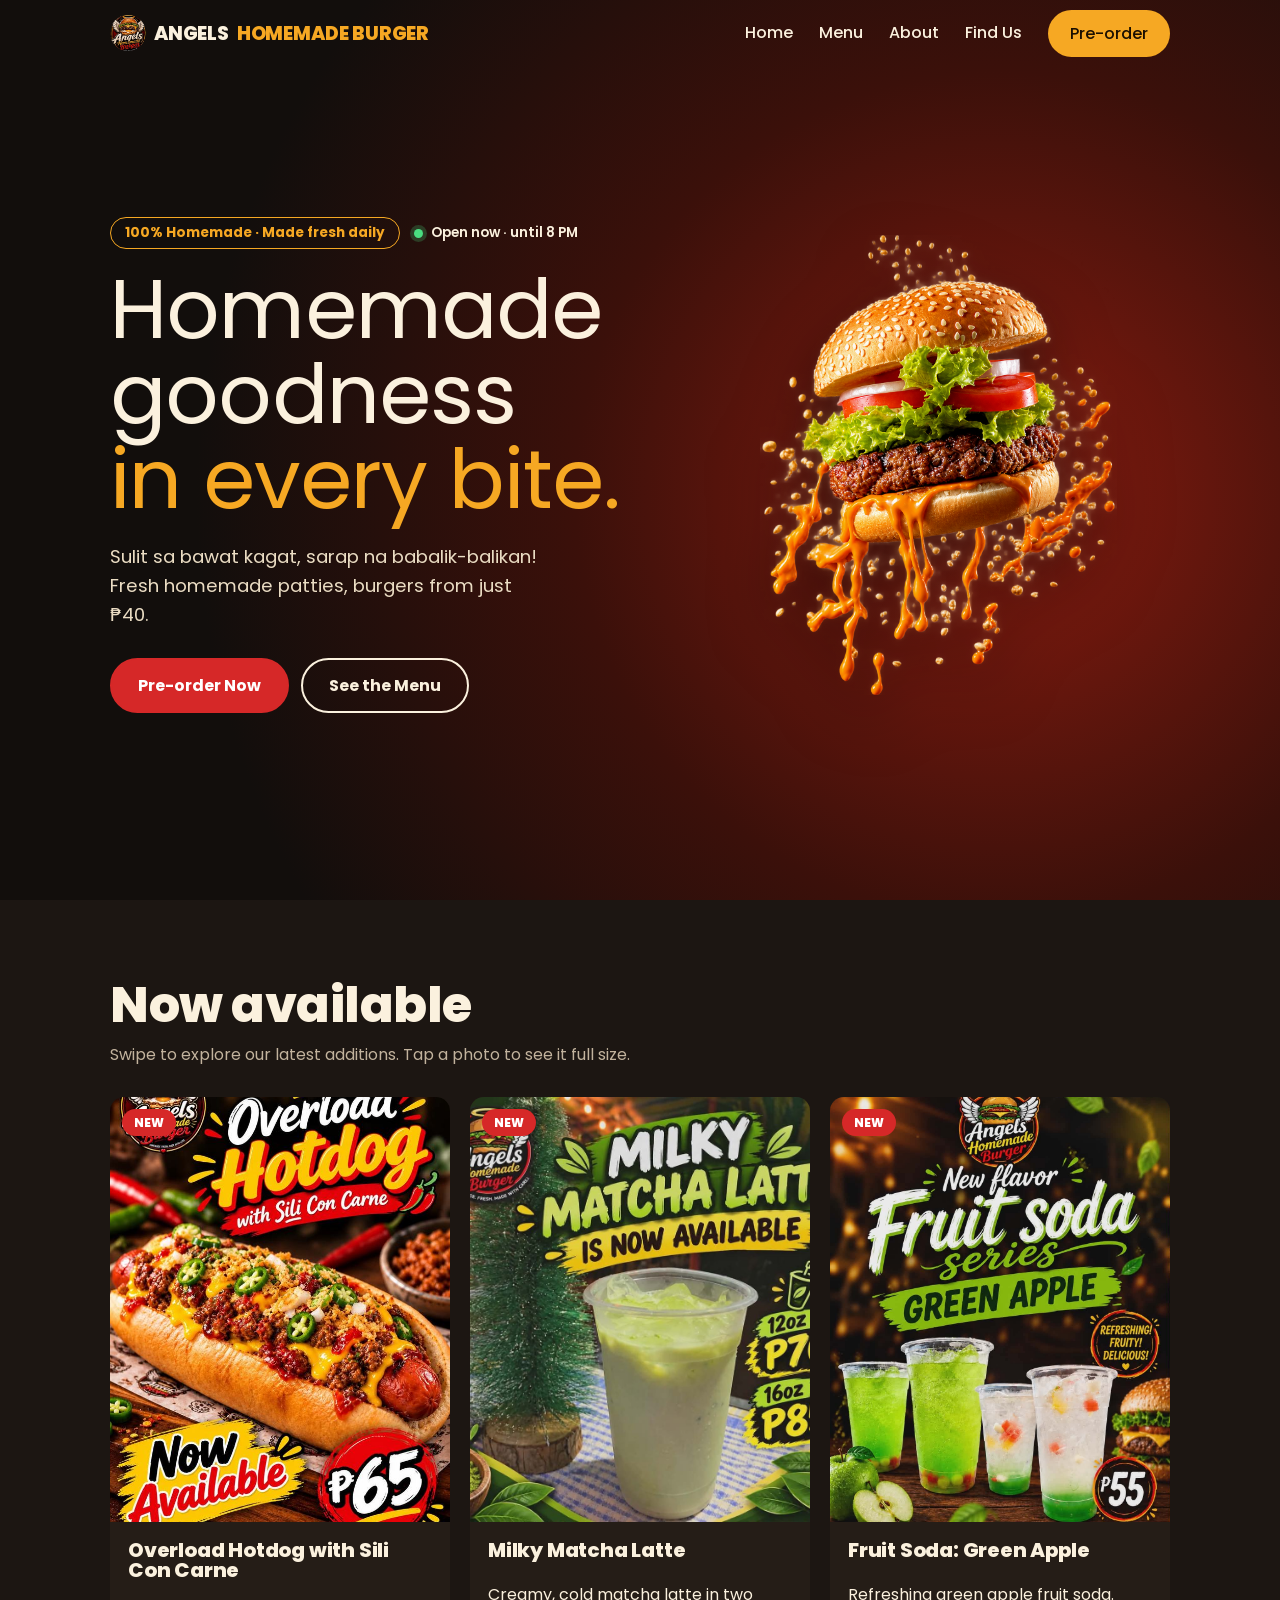
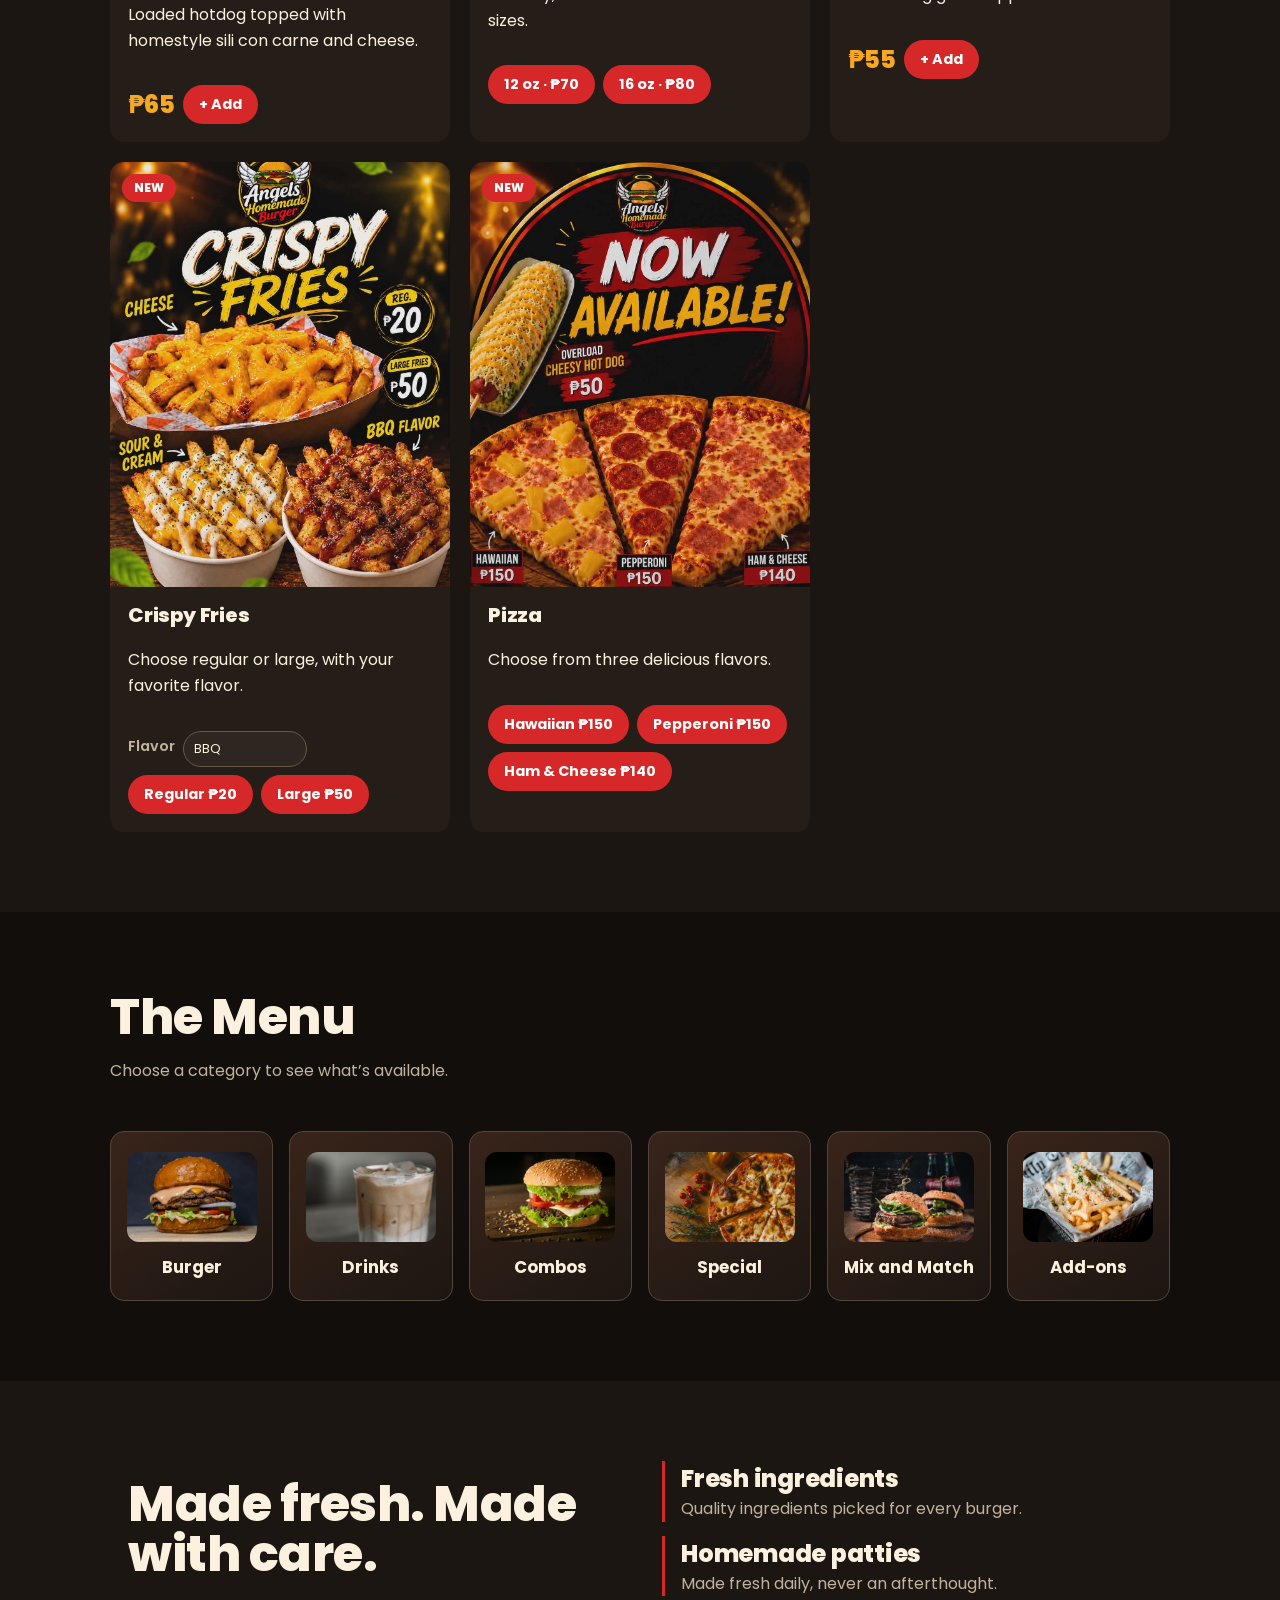
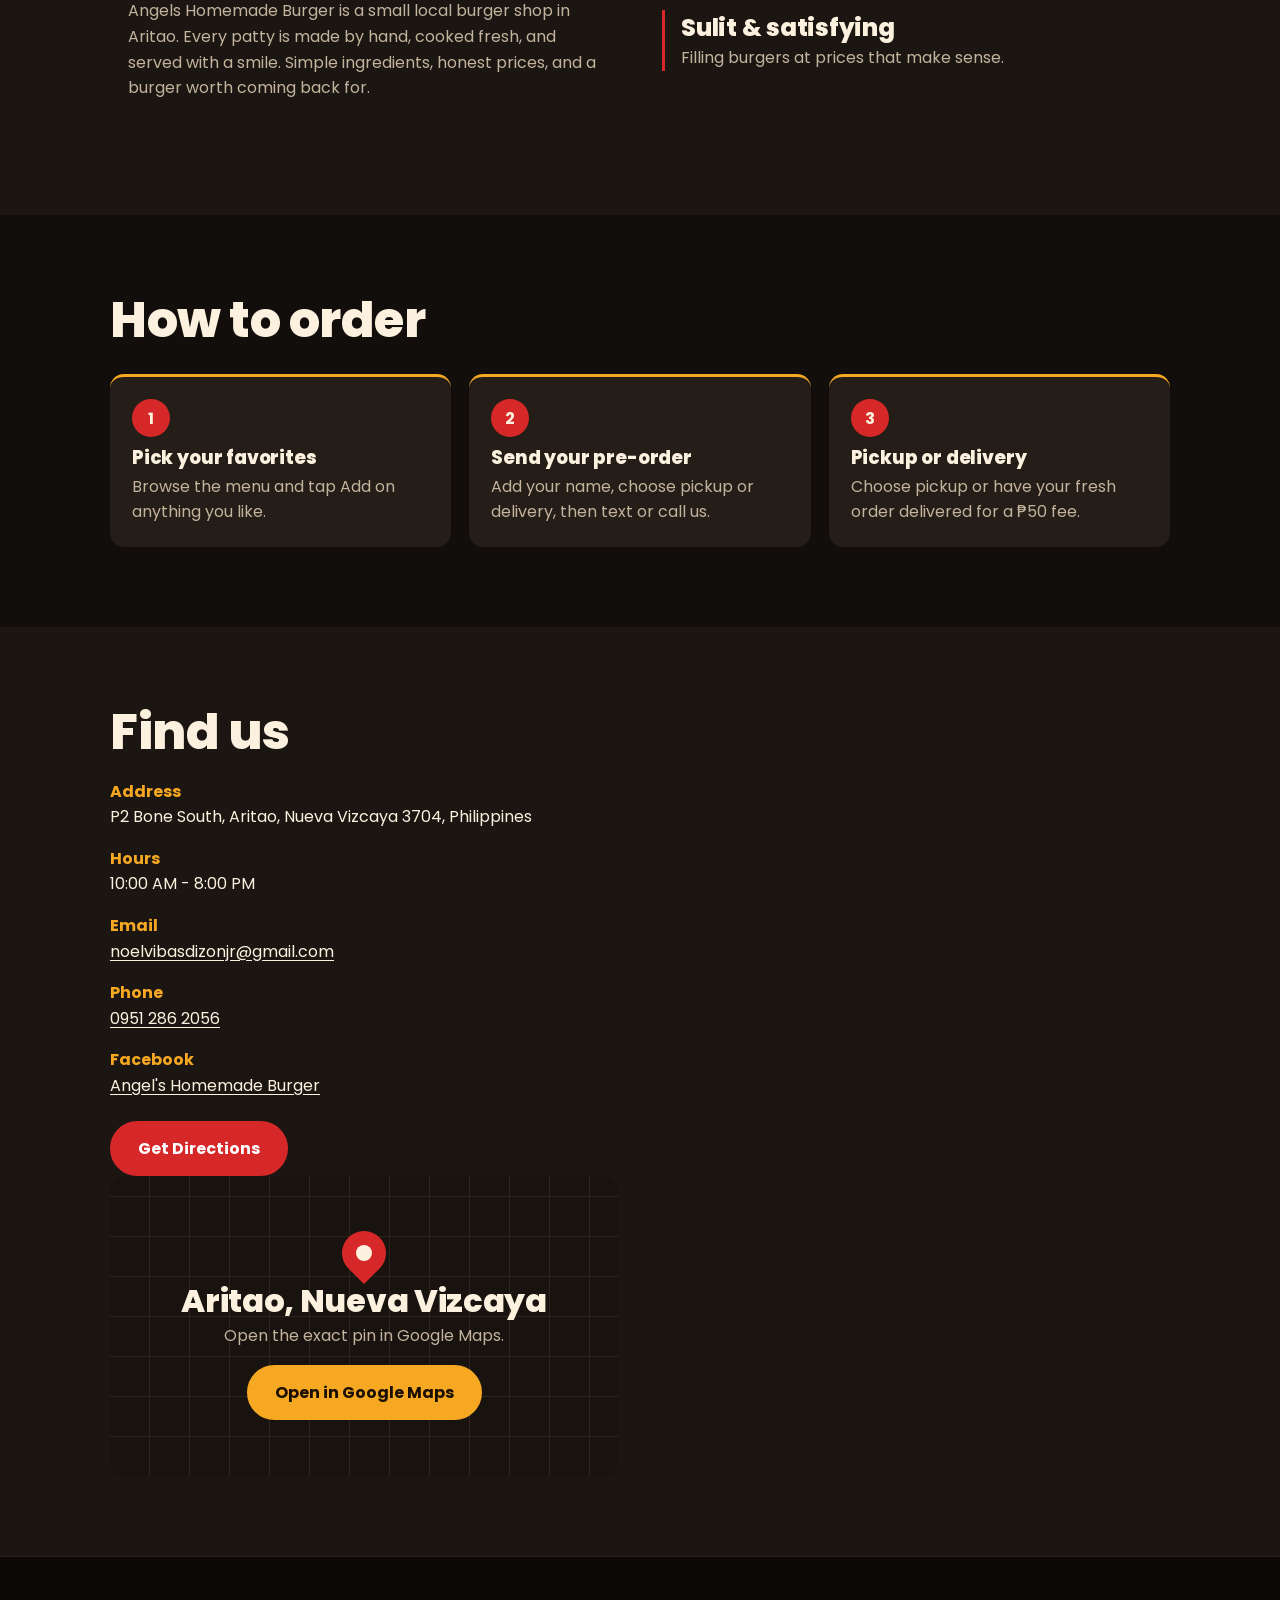
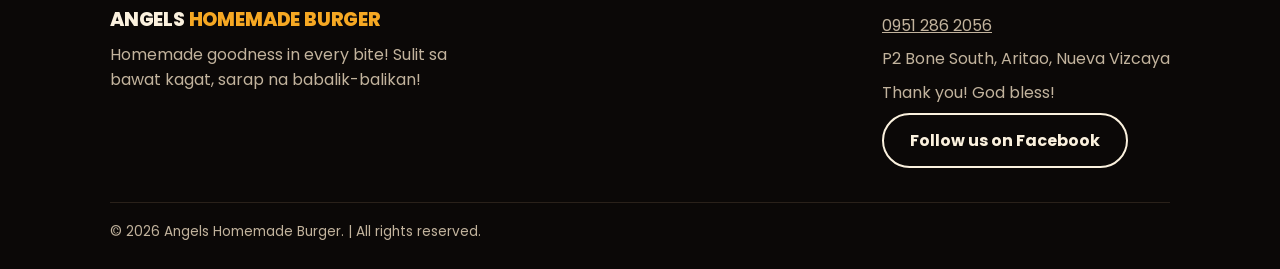
==== index.html @ 8d014952 "updated version" ====
<!DOCTYPE html>
<html lang="en">
<head>
<meta charset="utf-8">
<meta name="viewport" content="width=device-width, initial-scale=1, viewport-fit=cover">
<title>Angels Homemade Burger | Aritao, Nueva Vizcaya</title>
<meta name="description" content="Angels Homemade Burger in Aritao, Nueva Vizcaya. Fresh homemade patties from ₱40. Pre-order by call or text: 0951 286 2056.">
<meta name="theme-color" content="#120e0c">
<meta property="og:title" content="Angels Homemade Burger | Aritao, Nueva Vizcaya">
<meta property="og:description" content="Fresh homemade burgers from ₱40. Pre-order by text or call: 0951 286 2056.">
<meta property="og:type" content="restaurant">
<meta property="og:image" content="assets/Logo.jpg">
<link rel="icon" href="assets/Logo.jpg">
<script type="application/ld+json">{"@context":"https://schema.org","@type":"FastFoodRestaurant","name":"Angels Homemade Burger","telephone":"+639512862056","priceRange":"₱","servesCuisine":"Burgers","image":"assets/Logo.jpg","address":{"@type":"PostalAddress","streetAddress":"P2 Bone South","addressLocality":"Aritao","addressRegion":"Nueva Vizcaya","postalCode":"3704","addressCountry":"PH"},"openingHours":"Mo-Su 09:00-21:00","sameAs":["https://www.facebook.com/share/1HFL8ad2Cn/?mibextid=wwXIfr"]}</script>
<link href="https://fonts.googleapis.com/css2?family=Poppins:wght@400;500;600;700;800&display=swap" rel="stylesheet">
<style>
:root{--bg:#120e0c;--bg2:#1c1612;--card:#251d17;--cream:#fbf1de;--mut:#c2b39d;--red:#d62828;--gold:#f6a823;--r:14px;--font:'Poppins',system-ui,sans-serif;box-sizing:border-box;padding-top:env(safe-area-inset-top,0px);padding-bottom:env(safe-area-inset-bottom,0px)}
*,*::before,*::after{box-sizing:inherit}
html{scroll-behavior:smooth;scroll-padding-top:76px;background:var(--bg)}
body{margin:0;background:var(--bg);color:var(--cream);font:400 1rem/1.6 var(--font)}
a{color:inherit}
h1,h2,h3{font-family:var(--font);font-weight:400;line-height:1;margin:0;letter-spacing:.02em}
h2{font-size:clamp(2.4rem,6vw,4rem)}
.wrap{max-width:1100px;margin:0 auto;padding:0 20px}
section{padding:80px 0}
.lead{color:var(--mut);max-width:52ch}
.fries-option{display:flex;align-items:center;gap:8px;color:var(--mut);font-size:.8rem;white-space:nowrap;margin-right:8px}
.fries-choice{font-weight:600}
.fries-flavor{appearance:none;background:rgba(255,255,255,.04);border:1px solid #695944;border-radius:999px;color:var(--cream);padding:7px 10px;min-width:124px}
:focus-visible{outline:3px solid var(--gold);outline-offset:3px}
.btn{display:inline-block;border:2px solid var(--gold);background:var(--gold);color:#1a0f00;font:700 1rem var(--font);padding:13px 26px;border-radius:999px;text-decoration:none;cursor:pointer;transition:transform .2s,background .2s}
.btn:hover{transform:translateY(-2px);background:#ffc04d}
.btn.red{background:var(--red);border-color:var(--red);color:#fff}
.btn.red:hover{background:#ec3a3a}
.btn.ghost{background:transparent;color:var(--cream);border-color:var(--cream)}
.btn.ghost:hover{background:var(--cream);color:#1a0f00}
header{position:fixed;inset:0 0 auto 0;z-index:50;padding-top:env(safe-area-inset-top,0px);transition:background .3s}
header.solid{background:rgba(18,14,12,.96);box-shadow:0 2px 18px rgba(0,0,0,.6)}
nav{display:flex;align-items:center;justify-content:space-between;height:66px}
.logo{display:inline-flex;align-items:center;gap:8px;font:400 1.7rem var(--font);text-decoration:none;letter-spacing:.03em}
.logo-mark{width:36px;height:36px;flex:0 0 auto;object-fit:cover;border-radius:50%}
.logo b{color:var(--gold);font-weight:400}
.links{display:flex;gap:26px;align-items:center;list-style:none;margin:0;padding:0}
.links a{text-decoration:none;font-weight:500;padding:6px 0;border-bottom:2px solid transparent}
.links a:hover{border-color:var(--gold)}
.links .btn{padding:9px 20px}
.burger{display:none;position:relative;width:52px;height:48px;padding:0;border:0;background:transparent;cursor:pointer}
.burger span{position:absolute;left:8px;width:36px;display:block;transition:transform .25s,opacity .2s}
.burger .bun-top{top:4px;height:15px;border:2px solid #a94f18;border-radius:20px 20px 7px 7px;background:radial-gradient(ellipse at 30% 38%,#fff0b9 0 1px,transparent 1.6px),radial-gradient(ellipse at 55% 25%,#fff0b9 0 1px,transparent 1.6px),radial-gradient(ellipse at 75% 43%,#fff0b9 0 1px,transparent 1.6px),linear-gradient(#f8c45f,#df842e)}
.burger .lettuce{top:20px;left:7px;width:38px;height:6px;border-radius:3px;background:#75a936;clip-path:polygon(0 20%,12% 70%,26% 15%,40% 85%,55% 20%,70% 80%,84% 15%,100% 55%,96% 100%,5% 100%)}
.burger .patty{top:26px;height:7px;border-radius:4px;background:linear-gradient(#8b4928,#542511);box-shadow:inset 0 1px rgba(255,210,140,.35)}
.burger .cheese{top:32px;left:9px;width:34px;height:6px;background:#f5c52e;clip-path:polygon(0 0,100% 0,100% 85%,80% 100%,70% 85%,58% 100%,45% 85%,32% 100%,20% 85%,0 100%)}
.burger .bun-bottom{top:38px;height:8px;border-radius:4px 4px 12px 12px;background:linear-gradient(#edac4d,#cc7025);border-bottom:2px solid #a94f18}
.burger[aria-expanded=true] .bun-top{transform:translateY(-3px) rotate(-5deg)}
.burger[aria-expanded=true] .lettuce,.burger[aria-expanded=true] .cheese{opacity:0;transform:scaleX(.4)}
.burger[aria-expanded=true] .patty{transform:scaleX(.5)}
.burger[aria-expanded=true] .bun-bottom{transform:translateY(3px) rotate(5deg)}
@media(max-width:780px){.burger{display:block}
.links{position:fixed;left:0;right:0;top:calc(66px + env(safe-area-inset-top,0px));flex-direction:column;gap:0;background:var(--bg);padding:8px 20px 22px;transform:translateY(-130%);transition:transform .35s;align-items:stretch;border-bottom:1px solid #333}
.links.open{transform:none}.links a{display:block;padding:13px 0}.links .btn{text-align:center;margin-top:8px}}
.hero{min-height:100svh;display:grid;align-items:center;position:relative;overflow:hidden;padding:110px 0 80px;isolation:isolate;background:radial-gradient(circle at 78% 55%,#8a1c10 0,#3b100a 38%,var(--bg) 72%)}
.hero .wrap{display:grid;grid-template-columns:1.1fr .9fr;gap:30px;align-items:center}
.hero h1{font-size:clamp(3.4rem,11vw,7.4rem);font-weight:400;line-height:.92}
.hero h1 span{display:block;color:var(--gold)}
.hero p{font-size:1.15rem;max-width:40ch;margin:20px 0 28px;color:#eadcc3}
.cta{display:flex;flex-wrap:wrap;gap:12px}
.hero-art{width:100%;height:auto;max-width:460px;aspect-ratio:1;object-fit:contain;justify-self:center;animation:bob 5s ease-in-out infinite;filter:drop-shadow(0 30px 40px rgba(0,0,0,.6))}
@keyframes bob{50%{transform:translateY(-12px)}}
.badge{display:inline-block;border:1.5px solid var(--gold);color:var(--gold);border-radius:999px;padding:4px 14px;font-size:.85rem;font-weight:700;margin-bottom:18px}
@media(max-width:780px){
 .hero{min-height:100svh;padding:calc(82px + env(safe-area-inset-top,0px)) 0 48px}
 .hero .wrap{grid-template-columns:1fr;gap:16px}
 .hero-art{width:min(68vw,240px);max-width:none;order:-1}
 .hero h1{font-size:clamp(2.8rem,10vw,4.5rem)}
 .hero p{font-size:1rem;margin:14px 0 20px}
}
.head{display:flex;flex-wrap:wrap;justify-content:space-between;align-items:end;gap:20px;margin-bottom:32px}
.category-grid{display:grid;grid-template-columns:repeat(auto-fit,minmax(150px,1fr));gap:16px}
.category-tile{min-height:170px;padding:20px 14px;display:grid;place-items:center;gap:12px;background:linear-gradient(145deg,#39241a,#1c1612);border:1px solid #52463a;border-radius:var(--r);color:var(--cream);font:700 1.05rem var(--font);cursor:pointer;transition:transform .2s,border-color .2s,box-shadow .2s}
.category-tile:hover,.category-tile:focus-visible{transform:translateY(-4px);border-color:var(--gold);box-shadow:0 12px 28px rgba(0,0,0,.35)}
.category-art{position:relative;width:130px;height:90px;overflow:hidden;border-radius:12px;background:radial-gradient(circle at 35% 30%,#8a321b,#30150f 72%)}
.category-art img{width:100%;height:100%;object-fit:cover}
.category-view[hidden],.products-view[hidden],.mix-builder[hidden],.category-empty[hidden]{display:none}
.products-head{display:flex;align-items:center;gap:16px;margin-bottom:24px}
.back-categories{flex:0 0 auto;background:transparent;border:1px solid #6b5b4a;border-radius:999px;color:var(--cream);padding:10px 16px;font:500 .9rem var(--font);cursor:pointer}
.back-categories:hover{border-color:var(--gold);color:var(--gold)}
.products-head h3{font-size:clamp(2rem,5vw,3rem)}
.grid{display:grid;grid-template-columns:repeat(auto-fill,minmax(250px,1fr));gap:20px}
.card{background:var(--card);border-radius:var(--r);overflow:hidden;display:flex;flex-direction:column;transition:transform .3s,box-shadow .3s}
.card:hover{transform:translateY(-5px);box-shadow:0 16px 36px rgba(0,0,0,.5)}
.card.hide{display:none}.card.pop{animation:pop .4s both}
.mix-builder{margin-top:24px;padding:24px;background:var(--card);border:1px solid #52463a;border-radius:var(--r)}
.mix-builder h3{font-size:2rem;color:var(--gold)}
.mix-builder p{color:var(--mut);margin:8px 0 18px}
.mix-reference{display:block;width:min(100%,420px);max-height:65svh;height:auto;margin:0 auto 20px;border:1px solid #52463a;border-radius:var(--r);object-fit:contain;cursor:zoom-in}
.mix-builder .f2{margin-bottom:18px}
.mix-builder .row{justify-content:flex-start;gap:16px}
.mix-price{font:400 2rem var(--font);color:var(--gold)}
@keyframes pop{from{opacity:0;transform:scale(.95)}}
.pic{position:relative;display:grid;place-items:center;background:radial-gradient(circle at 50% 45%,#7a2312,#140e0b)}.pic::before{content:attr(data-e);font-size:4.5rem}.pic img{position:absolute;inset:0}.pic img:not([src]){display:none}
.pic{aspect-ratio:4/3;overflow:hidden}
.pic img{width:100%;height:100%;object-fit:cover;transition:transform .5s}
.card:hover img{transform:scale(1.07)}
.in{padding:18px;display:flex;flex-direction:column;gap:6px;flex:1}
.cat{color:var(--gold);font-size:.8rem;font-weight:700}
.card h3{font-size:1.7rem}
.card p{margin:0;color:var(--mut);font-size:.92rem;flex:1}
.row{display:flex;justify-content:space-between;align-items:center;margin-top:10px;gap:8px}
.fries-row{display:grid;grid-template-columns:1fr auto;align-items:center;gap:8px}
.fries-row .fries-option{grid-column:1/-1;margin-right:0}
.price{font:400 2rem var(--font);color:var(--gold)}
.add{background:var(--red);border:0;color:#fff;font:700 .9rem var(--font);padding:9px 16px;border-radius:999px;cursor:pointer;transition:.2s}
.add:hover{background:#ec3a3a;transform:scale(1.05)}
.alt{background:var(--bg2)}
.two{display:grid;grid-template-columns:1fr 1fr;gap:44px;align-items:start}
@media(max-width:820px){.two{grid-template-columns:1fr}}
.hl{display:grid;gap:14px;margin:24px 0 0;padding:0;list-style:none}
.hl li{border-left:3px solid var(--red);padding-left:16px}
.hl b{display:block;font:400 1.5rem var(--font);letter-spacing:.03em}
.hl span{color:var(--mut)}
/* order */
.order{background:var(--card);border-radius:var(--r);padding:26px;display:grid;gap:16px}
.lines{display:grid;gap:10px;margin:0;padding:0;list-style:none}
.lines li{display:flex;align-items:center;gap:10px;justify-content:space-between;border-bottom:1px solid #3a2f26;padding-bottom:10px}
.lines .nm{flex:1}
.q{display:flex;align-items:center;gap:8px}
.q button{width:34px;height:34px;border-radius:50%;border:1.5px solid #6b5b4a;background:none;color:var(--cream);font-size:1.1rem;cursor:pointer}
.q button:hover{border-color:var(--gold)}
.empty{color:var(--mut);padding:8px 0}
.tot{display:flex;justify-content:space-between;font:400 1.8rem var(--font)}
.tot b{color:var(--gold);font-weight:400}
.delivery-row{display:flex;justify-content:space-between;color:var(--mut)}
.delivery-row[hidden]{display:none}
label{font-weight:500;font-size:.9rem;display:block;margin-bottom:5px}
input,select,textarea{background:#120e0c;border:1.5px solid #52463a;color:var(--cream);border-radius:10px;padding:12px 14px;font:inherit;width:100%}
input:focus,select:focus,textarea:focus{border-color:var(--gold);outline:0}
[aria-invalid=true]{border-color:#ff7b6b}
.err{color:#ff9b8d;font-size:.85rem;min-height:1.2em}
.f2{display:grid;grid-template-columns:1fr 1fr;gap:12px}
@media(max-width:520px){.f2{grid-template-columns:1fr}}
.note{font-size:.85rem;color:var(--mut);margin:0}
.order-dialog{width:min(680px,calc(100% - 24px));max-width:none;max-height:calc(100svh - 24px);margin:auto;padding:24px;background:var(--bg2);color:var(--cream);border:1px solid #52463a;border-radius:var(--r);overflow:auto}
.order-dialog::backdrop{background:rgba(0,0,0,.76);backdrop-filter:blur(4px)}
.dialog-head{display:flex;justify-content:space-between;align-items:start;gap:16px;margin-bottom:20px}
.dialog-head h2{font-size:2.5rem}
.dialog-close{flex:0 0 44px;width:44px;height:44px;border:1px solid #6b5b4a;border-radius:50%;background:transparent;color:var(--cream);font-size:1.8rem;line-height:1;cursor:pointer}
.dialog-close:hover{border-color:var(--gold);color:var(--gold)}
.order-dialog .order{padding:0;background:transparent}
@media(max-width:520px){.order-dialog{padding:18px}.order-dialog .cta .btn{flex:1;text-align:center;padding:12px 14px}}
.order-cancel{margin-top:16px;padding-top:14px;border-top:1px solid #52463a}
.info{display:grid;gap:16px;margin:22px 0;padding:0;list-style:none}
.info b{display:block;color:var(--gold)}
.info a{text-underline-offset:3px}
.mapbox{border-radius:var(--r);min-height:300px;background:repeating-linear-gradient(0deg,transparent 0 39px,#2c241d 39px 40px),repeating-linear-gradient(90deg,transparent 0 39px,#2c241d 39px 40px),#19130f;display:grid;place-items:center;text-align:center;padding:24px}
.pin{width:44px;height:44px;margin:0 auto 10px;background:var(--red);border-radius:50% 50% 50% 0;transform:rotate(-45deg);display:grid;place-items:center}
.pin::after{content:"";width:16px;height:16px;background:var(--cream);border-radius:50%}
footer{background:#0b0807;padding:48px 0 26px;border-top:1px solid #2a211a}
.fg{display:flex;flex-wrap:wrap;gap:30px;justify-content:space-between}
footer p{color:var(--mut);margin:8px 0 0;max-width:36ch}
.copy{margin-top:34px;padding-top:18px;border-top:1px solid #2a211a;color:var(--mut);font-size:.85rem}
.toast{position:fixed;left:50%;bottom:calc(24px + env(safe-area-inset-bottom,0px));translate:-50% 30px;background:var(--cream);color:#1a0f00;padding:11px 20px;border-radius:999px;font-weight:700;opacity:0;pointer-events:none;transition:.3s;z-index:90}
.toast.show{opacity:1;translate:-50% 0}
.fab{position:fixed;right:16px;bottom:calc(18px + env(safe-area-inset-bottom,0px));z-index:60;display:none}
.fab.show{display:block}
.rv{opacity:0;transform:translateY(24px);transition:opacity .7s,transform .7s}.rv.in{opacity:1;transform:none}
@media(prefers-reduced-motion:reduce){html{scroll-behavior:auto}*,*::before,*::after{animation:none!important;transition:none!important}.rv{opacity:1;transform:none}}

/* polish */
h1,h2,h3,.logo,.logo b,.price,.tot,.tot b,.mix-price,.hl b{font-weight:800;letter-spacing:-.01em}
.logo{font-size:clamp(.95rem,4.2vw,1.2rem)}
.hero h1{font-size:clamp(2.5rem,8.5vw,5.2rem);line-height:1.02}
h2{font-size:clamp(2rem,5vw,3.1rem)}
.card h3{font-size:1.2rem;line-height:1.25}
.price{font-size:1.5rem}
.hero-art{border:0;border-radius:0;box-shadow:none;filter:drop-shadow(0 24px 30px rgba(0,0,0,.55))}
.meta{display:flex;flex-wrap:wrap;gap:10px 14px;align-items:center;margin-bottom:18px}.meta .badge{margin:0}
.open{display:inline-flex;align-items:center;gap:8px;font-size:.85rem;font-weight:600}
.open i{width:9px;height:9px;border-radius:50%;background:#4ade80;box-shadow:0 0 0 4px rgba(74,222,128,.22)}
.open.closed i{background:#f87171;box-shadow:0 0 0 4px rgba(248,113,113,.22)}
.pic img{object-position:var(--op,50% 50%)}.pic img[src]{cursor:zoom-in}
.feat{display:grid;grid-template-columns:repeat(auto-fit,minmax(260px,1fr));gap:20px;margin-top:30px}
.fcard{position:relative;background:var(--card);border-radius:var(--r);overflow:hidden;display:flex;flex-direction:column;transition:transform .3s,box-shadow .3s}
.fcard:hover{transform:translateY(-5px);box-shadow:0 16px 36px rgba(0,0,0,.5)}
.fimg{aspect-ratio:4/5;overflow:hidden}.fimg img{width:100%;height:100%;object-fit:cover;object-position:var(--op,50% 50%);cursor:zoom-in;transition:transform .5s}
.fcard:hover img{transform:scale(1.05)}
@media(max-width:780px){
 .feat{display:flex;gap:14px;margin:24px -20px 0;padding:0 20px 14px;overflow-x:auto;overscroll-behavior-x:contain;scroll-snap-type:x mandatory;scrollbar-width:none}
 .feat::-webkit-scrollbar{display:none}
 .fcard{flex:0 0 min(82vw,360px);scroll-snap-align:start;scroll-snap-stop:always}
}
.tag{position:absolute;top:12px;left:12px;z-index:2;background:var(--red);color:#fff;font-weight:800;font-size:.75rem;padding:4px 12px;border-radius:999px}
.fcard .in h3{font-size:1.25rem}.fbtns{display:flex;flex-wrap:wrap;gap:8px;margin-top:10px;align-items:center}
.steps{list-style:none;padding:0;margin:30px 0 0;display:grid;grid-template-columns:repeat(auto-fit,minmax(220px,1fr));gap:18px}
.steps li{background:var(--card);border-radius:var(--r);padding:22px;border-top:3px solid var(--gold)}
.steps b{display:grid;place-items:center;width:38px;height:38px;border-radius:50%;background:var(--red);margin-bottom:12px}
.steps h3{font-size:1.15rem}.steps p{color:var(--mut);margin:6px 0 0}
.lb{width:min(92vw,720px);max-width:none;padding:0;border:0;background:transparent;overflow:visible}
.lb::backdrop{background:rgba(0,0,0,.88)}
.lb img{width:100%;max-height:84vh;object-fit:contain;border-radius:var(--r)}
.lb .dialog-close{position:absolute;top:-52px;right:0;background:rgba(0,0,0,.4)}
.callfab{position:fixed;left:16px;bottom:calc(18px + env(safe-area-inset-bottom,0px));z-index:60;display:none}
@media(max-width:780px){.callfab{display:block}}
</style>
</head>
<body>
<header>
 <div class="wrap"><nav aria-label="Main">
  <a class="logo" href="#home"><img class="logo-mark" src="assets/Logo.jpg" alt="">ANGELS <b>HOMEMADE BURGER</b></a>
  <button class="burger" aria-label="Open menu" aria-expanded="false" aria-controls="links"><span class="bun-top"></span><span class="lettuce"></span><span class="patty"></span><span class="cheese"></span><span class="bun-bottom"></span></button>
  <ul class="links" id="links">
   <li><a href="#home">Home</a></li>
   <li><a href="#menu">Menu</a></li>
   <li><a href="#about">About</a></li>
   <li><a href="#contact">Find Us</a></li>
   <li><a class="btn" href="#order" data-open-order>Pre-order</a></li>
  </ul>
 </nav></div>
</header>

<main>
<section class="hero" id="home"><div class="wrap">
 <div>
  <div class="meta"><span class="badge">100% Homemade · Made fresh daily</span><span class="open" id="openNow" role="status"><i></i><span></span></span></div>
  <h1>Homemade goodness <span>in every bite.</span></h1>
  <p>Sulit sa bawat kagat, sarap na babalik-balikan! Fresh homemade patties, burgers from just ₱40.</p>
  <div class="cta"><a class="btn red" href="#order" data-open-order>Pre-order Now</a><a class="btn ghost" href="#menu">See the Menu</a></div>
 </div>
 <img class="hero-art" src="assets/burger_pic.png" alt="Angels Homemade Burger logo featuring a burger with wings" width="1200" height="1200" fetchpriority="high">
</div></section>

<section class="alt" id="featured"><div class="wrap">
 <h2>Now available</h2><p class="lead" style="margin-top:12px">Swipe to explore our latest additions. Tap a photo to see it full size.</p>
 <div class="feat" role="region" aria-label="Featured menu items" tabindex="0">
  <article class="fcard"><span class="tag">NEW</span><div class="fimg"><img src="assets/hotdog-burger.jpg" alt="Overload Hotdog with Sili Con Carne, now available for 65 pesos" style="--op:50% 60%" loading="lazy"></div><div class="in"><h3>Overload Hotdog with Sili Con Carne</h3><p>Loaded hotdog topped with homestyle sili con carne and cheese.</p><div class="fbtns"><span class="price">₱65</span><button class="add" data-add="hotdog" aria-label="Add Overload Hotdog to order">+ Add</button></div></div></article>
  <article class="fcard"><span class="tag">NEW</span><div class="fimg"><img src="assets/milktea.jpg" alt="Milky Matcha Latte, 12 oz ₱70 and 16 oz ₱80" style="--op:50% 70%" loading="lazy"></div><div class="in"><h3>Milky Matcha Latte</h3><p>Creamy, cold matcha latte in two sizes.</p><div class="fbtns"><button class="add" data-add="matcha-12" aria-label="Add 12 oz Milky Matcha Latte">12 oz · ₱70</button><button class="add" data-add="matcha-16" aria-label="Add 16 oz Milky Matcha Latte">16 oz · ₱80</button></div></div></article>
  <article class="fcard"><span class="tag">NEW</span><div class="fimg"><img src="assets/fruit_soda.jpg" alt="Green Apple Fruit Soda, ₱55" loading="lazy"></div><div class="in"><h3>Fruit Soda: Green Apple</h3><p>Refreshing green apple fruit soda.</p><div class="fbtns"><span class="price">₱55</span><button class="add" data-add="fruit-soda-green-apple" aria-label="Add Green Apple Fruit Soda to order">+ Add</button></div></div></article>
  <article class="fcard"><span class="tag">NEW</span><div class="fimg"><img src="assets/crispy_fries.jpg" alt="Crispy fries: regular ₱20 or large ₱50" loading="lazy"></div><div class="in"><h3>Crispy Fries</h3><p>Choose regular or large, with your favorite flavor.</p><div class="fbtns"><div class="fries-option"><label class="fries-choice" for="featured-fries-flavor">Flavor</label><select id="featured-fries-flavor" class="fries-flavor" aria-label="Choose Crispy Fries flavor"><option value="BBQ">BBQ</option><option value="Sour Cream">Sour Cream</option><option value="Cheese">Cheese</option></select></div><button class="add" data-add="fries-regular" aria-label="Add regular Crispy Fries to order">Regular ₱20</button><button class="add" data-add="fl" aria-label="Add large Crispy Fries to order">Large ₱50</button></div></div></article>
  <article class="fcard"><span class="tag">NEW</span><div class="fimg"><img src="assets/pizza.jpg" alt="Pizza: Hawaiian ₱150, Pepperoni ₱150, or Ham and Cheese ₱140" loading="lazy"></div><div class="in"><h3>Pizza</h3><p>Choose from three delicious flavors.</p><div class="fbtns"><button class="add" data-add="pizza-hawaiian" aria-label="Add Hawaiian Pizza to order">Hawaiian ₱150</button><button class="add" data-add="pizza-pepperoni" aria-label="Add Pepperoni Pizza to order">Pepperoni ₱150</button><button class="add" data-add="pizza-ham-cheese" aria-label="Add Ham and Cheese Pizza to order">Ham &amp; Cheese ₱140</button></div></div></article>
 </div>
</div></section>

<section id="menu"><div class="wrap">
  <div class="head"><div><h2>The Menu</h2><p class="lead">Choose a category to see what’s available.</p></div></div>
  <!--
  HOW TO EDIT THE MENU (no coding needed)
  - Photo: inside a card, find <img alt="..."> and add src="your-photo.jpg" -> <img src="your-photo.jpg" alt="...">
  - Price: change the number in data-p="40" on the <article> line.
  - Name / description / category: edit data-n, data-c and the text inside the card.
  - New item: copy a whole <article> ... </article> block, paste it below the last one, and change data-id to a new unique word.
  - Categories: use Burger, Drinks, Combos, Special, Mix and Match or Add-ons in data-c and the cat label.
  -->
  <div class="category-grid category-view" id="category-view" aria-label="Menu categories"></div>
  <div class="products-view" id="products-view" hidden>
    <div class="products-head"><button class="back-categories" id="back-categories" type="button">Menu</button><h3 id="category-title"></h3></div>
  <div class="grid" id="dishes">

    <article class="card" data-id="classic" data-n="Classic Burger" data-c="Burger" data-p="40">
    <div class="pic" data-e="🍔"><img src="assets/classic_burger.jpg" alt="Classic Burger" loading="lazy" width="400" height="300"></div>
    <div class="in"><span class="cat">Burger</span><h3>Classic Burger</h3><p>Homemade patty, bun, sauce and toppings.</p>
      <div class="row"><span class="price"></span><button class="add" data-add="classic" aria-label="Add Classic Burger to order">+ Add</button></div></div>
    </article>
    <article class="card" data-id="egg" data-n="Burger with Egg" data-c="Burger" data-p="50">
    <div class="pic" data-e="🍔"><img src="assets/egg_burger.jpg" alt="Burger with Egg" loading="lazy" width="400" height="300"></div>
    <div class="in"><span class="cat">Burger</span><h3>Burger with Egg</h3><p>Homemade patty, egg, sauce and toppings.</p>
      <div class="row"><span class="price"></span><button class="add" data-add="egg" aria-label="Add Burger with Egg to order">+ Add</button></div></div>
    </article>
    <article class="card" data-id="cheese" data-n="Burger with Cheese" data-c="Burger" data-p="50">
    <div class="pic" data-e="🧀"><img src="assets/cheese_burger.jpg" alt="Burger with Cheese" loading="lazy" width="400" height="300"></div>
    <div class="in"><span class="cat">Burger</span><h3>Burger with Cheese</h3><p>Homemade patty, melted cheese, sauce and toppings.</p>
      <div class="row"><span class="price"></span><button class="add" data-add="cheese" aria-label="Add Burger with Cheese to order">+ Add</button></div></div>
    </article>
    <article class="card" data-id="ec" data-n="Burger Egg + Cheese" data-c="Burger" data-p="55">
    <div class="pic" data-e="🍔"><img src="assets/cheese_burger_egg.jpg" alt="Burger Egg + Cheese" loading="lazy" width="400" height="300"></div>
    <div class="in"><span class="cat">Burger</span><h3>Burger Egg + Cheese</h3><p>Homemade patty, egg, cheese, sauce and toppings.</p>
      <div class="row"><span class="price"></span><button class="add" data-add="ec" aria-label="Add Burger Egg + Cheese to order">+ Add</button></div></div>
    </article>

    <article class="card" data-id="bf" data-n="Burger + Fries" data-c="Combos" data-p="65">
    <div class="pic" data-e="🍟"><img src="assets/combo_burger_fries.jpg" alt="Burger + Fries" loading="lazy" width="400" height="300"></div>
    <div class="in"><span class="cat">Combos</span><h3>Burger + Fries</h3><p>Classic burger with a serving of fries.</p>
      <div class="row"><span class="price"></span><button class="add" data-add="bf" aria-label="Add Burger + Fries to order">+ Add</button></div></div>
    </article>
    <article class="card" data-id="bef" data-n="Burger with Egg + Fries" data-c="Combos" data-p="70">
    <div class="pic" data-e="🍟"><img src="assets/combo_egg_burger_fries.jpg " alt="Burger with Egg + Fries" loading="lazy" width="400" height="300"></div>
    <div class="in"><span class="cat">Combos</span><h3>Burger with Egg + Fries</h3><p>Burger with egg, plus fries.</p>
      <div class="row"><span class="price"></span><button class="add" data-add="bef" aria-label="Add Burger with Egg + Fries to order">+ Add</button></div></div>
    </article>
    <article class="card" data-id="bfd" data-n="Burger Egg, Cheese, Fries + Drink" data-c="Combos" data-p="85">
    <div class="pic" data-e="🥤"><img src="assets/combo_burger_fries_drinks.jpg" alt="Burger Egg, Cheese, Fries + Drink" loading="lazy" width="400" height="300"></div>
    <div class="in"><span class="cat">Combos</span><h3>Burger Egg, Cheese, Fries + Drink</h3><p>Our fullest meal: egg, cheese, fries and a drink.</p>
      <div class="row"><span class="price"></span><button class="add" data-add="bfd" aria-label="Add Burger Egg, Cheese, Fries + Drink to order">+ Add</button></div></div>
    </article>

    <article class="card" data-id="sili" data-n="Sili Con Carne Add-on" data-c="Add-ons" data-p="12">
    <div class="pic" data-e="🌶️"><img src="assets/chilicon.jpg" alt="Sili Con Carne Add-on" style="--op:50% 80%" loading="lazy" width="400" height="300"></div>
    <div class="in"><span class="cat">Add-ons</span><h3>Sili Con Carne Add-on</h3><p>Angels homestyle sili con carne, added to your burger.</p>
      <div class="row"><span class="price"></span><button class="add" data-add="sili" aria-label="Add Sili Con Carne Add-on to order">+ Add</button></div></div>
    </article>

    <article class="card" data-id="fries-regular" data-n="Crispy Fries: Regular" data-c="Add-ons" data-p="20">
    <div class="pic" data-e="🍟"><img src="assets/fries_small.jpg" alt="Upgrade Fries: Regular" loading="lazy" width="400" height="300"><!-- PHOTO: add src="your-photo.jpg" inside the img tag above --></div>
    <div class="in"><span class="cat">Add-ons</span><h3>Crispy Fries: Regular</h3><p>Regular crispy fries. Choose your favorite flavor.</p>
      <div class="row fries-row"><div class="fries-option"><label class="fries-choice" for="regular-fries-flavor">Flavor</label><select id="regular-fries-flavor" class="fries-flavor" aria-label="Choose regular Crispy Fries flavor"><option value="BBQ">BBQ</option><option value="Sour Cream">Sour Cream</option><option value="Cheese">Cheese</option></select></div><span class="price"></span><button class="add" data-add="fries-regular" aria-label="Add regular Crispy Fries to order">+ Add</button></div></div>
    </article>

    <article class="card" data-id="fl" data-n="Crispy Fries: Large" data-c="Add-ons" data-p="50">
    <div class="pic" data-e="🍟"><img src="assets/fries_large.jpg" alt="Crispy Fries" loading="lazy" width="400" height="300"></div>
    <div class="in"><span class="cat">Add-ons</span><h3>Crispy Fries: Large</h3><p>Large crispy fries. Choose your favorite flavor.</p>
      <div class="row fries-row"><div class="fries-option"><label class="fries-choice" for="large-fries-flavor">Flavor</label><select id="large-fries-flavor" class="fries-flavor" aria-label="Choose large Crispy Fries flavor"><option value="BBQ">BBQ</option><option value="Sour Cream">Sour Cream</option><option value="Cheese">Cheese</option></select></div><span class="price"></span><button class="add" data-add="fl" aria-label="Add large Crispy Fries to order">+ Add</button></div></div>
    </article>

    <article class="card" data-id="americano" data-n="Americano" data-c="Drinks" data-p="65">
    <div class="pic" data-e="🥤"><img src="assets/americano.jpg" alt="Americano" loading="lazy" width="400" height="300"></div>
    <div class="in"><span class="cat">Drinks</span><h3>Americano</h3><p>A smooth coffee classic.</p>
      <div class="row"><span class="price"></span><button class="add" data-add="americano" aria-label="Add Americano to order">+ Add</button></div></div>
    </article>

    <article class="card" data-id="fruit-soda-green-apple" data-n="Green Apple Fruit Soda" data-c="Drinks" data-p="55">
    <div class="pic" data-e="🥤"><img src="assets/green_apple_soda.jpg" alt="Green Apple Fruit Soda" loading="lazy" width="400" height="300"></div>
    <div class="in"><span class="cat">Drinks</span><h3>Fruit Soda: Green Apple</h3><p>Refreshing green apple fruit soda.</p>
      <div class="row"><span class="price"></span><button class="add" data-add="fruit-soda-green-apple" aria-label="Add Green Apple Fruit Soda to order">+ Add</button></div></div>
    </article>

    <article class="card" data-id="ice-caramel" data-n="Iced Caramel" data-c="Drinks" data-p="85">
    <div class="pic" data-e="🥤"><img src="assets/ice_caramel.jpg" alt="Iced Caramel" loading="lazy" width="400" height="300"></div>
    <div class="in"><span class="cat">Drinks</span><h3>Iced Caramel</h3><p>Chilled caramel coffee drink.</p>
      <div class="row"><span class="price"></span><button class="add" data-add="ice-caramel" aria-label="Add Iced Caramel to order">+ Add</button></div></div>
    </article>

    <article class="card" data-id="iced-latte" data-n="Iced Latte" data-c="Drinks" data-p="80">
    <div class="pic" data-e="🥤"><img src="assets/iced_latte.jpg" alt="Iced Latte" loading="lazy" width="400" height="300"></div>
    <div class="in"><span class="cat">Drinks</span><h3>Iced Latte</h3><p>Chilled espresso and milk.</p>
      <div class="row"><span class="price"></span><button class="add" data-add="iced-latte" aria-label="Add Iced Latte to order">+ Add</button></div></div>
    </article>

    <article class="card" data-id="lemonade" data-n="Lemonade" data-c="Drinks" data-p="55">
    <div class="pic" data-e="🥤"><img src="assets/lemonade.jpg" alt="Lemonade" loading="lazy" width="400" height="300"></div>
    <div class="in"><span class="cat">Drinks</span><h3>Lemonade</h3><p>Refreshing lemonade.</p>
      <div class="row"><span class="price"></span><button class="add" data-add="lemonade" aria-label="Add Lemonade to order">+ Add</button></div></div>
    </article>

    <article class="card" data-id="soda-lychee" data-n="Lychee Soda" data-c="Drinks" data-p="55">
    <div class="pic" data-e="🥤"><img src="assets/soda_lychee.jpg" alt="Lychee Soda" loading="lazy" width="400" height="300"></div>
    <div class="in"><span class="cat">Drinks</span><h3>Soda: Lychee</h3><p>Refreshing lychee soda.</p>
      <div class="row"><span class="price"></span><button class="add" data-add="soda-lychee" aria-label="Add Lychee Soda to order">+ Add</button></div></div>
    </article>

    <article class="card" data-id="milky-chocolate" data-n="Milky Chocolate" data-c="Drinks">
    <div class="pic" data-e="🥤"><img src="assets/milky_chocolate.jpg" alt="Milky Chocolate" loading="lazy" width="400" height="300"></div>
    <div class="in"><span class="cat">Drinks</span><h3>Milky Chocolate</h3><p>Creamy milky chocolate drink. Choose a size:</p>
      <div class="fbtns"><button class="add" data-add="milky-chocolate-12" data-order-name="Milky Chocolate 12 oz" data-price="70" aria-label="Add 12 oz Milky Chocolate to order">12 oz · ₱70</button><button class="add" data-add="milky-chocolate-16" data-order-name="Milky Chocolate 16 oz" data-price="80" aria-label="Add 16 oz Milky Chocolate to order">16 oz · ₱80</button></div></div>
    </article>

    <article class="card" data-id="milky-mango" data-n="Milky Mango" data-c="Drinks">
    <div class="pic" data-e="🥤"><img src="assets/milky_mango.jpg" alt="Milky Mango" loading="lazy" width="400" height="300"></div>
    <div class="in"><span class="cat">Drinks</span><h3>Milky Mango</h3><p>Creamy milky mango drink. Choose a size:</p>
      <div class="fbtns"><button class="add" data-add="milky-mango-12" data-order-name="Milky Mango 12 oz" data-price="70" aria-label="Add 12 oz Milky Mango to order">12 oz · ₱70</button><button class="add" data-add="milky-mango-16" data-order-name="Milky Mango 16 oz" data-price="80" aria-label="Add 16 oz Milky Mango to order">16 oz · ₱80</button></div></div>
    </article>

    <article class="card" data-id="milky-strawberry" data-n="Milky Strawberry" data-c="Drinks">
    <div class="pic" data-e="🥤"><img src="assets/milky_strawberry.jpg" alt="Milky Strawberry" loading="lazy" width="400" height="300"></div>
    <div class="in"><span class="cat">Drinks</span><h3>Milky Strawberry</h3><p>Creamy milky strawberry drink. Choose a size:</p>
      <div class="fbtns"><button class="add" data-add="milky-strawberry-12" data-order-name="Milky Strawberry 12 oz" data-price="70" aria-label="Add 12 oz Milky Strawberry to order">12 oz · ₱70</button>
        <button class="add" data-add="milky-strawberry-16" data-order-name="Milky Strawberry 16 oz" data-price="80" aria-label="Add 16 oz Milky Strawberry to order">16 oz · ₱80</button>
      </div>
    </div>
    </article>

    <article class="card" data-id="matcha" data-n="Milky Matcha Latte" data-c="Drinks">
      <div class="pic" data-e="🍵"><img src="assets/milky_matcha.jpg" alt="Milky Matcha Latte" style="--op:50% 70%" loading="lazy" width="400" height="300"></div>
      <div class="in"><span class="cat">Drinks</span><h3>Milky Matcha</h3><p>Creamy, cold matcha. Choose a size:</p>
        <div class="fbtns"><button class="add" data-add="matcha-12" data-order-name="Milky Matcha Latte 12 oz" data-price="70" aria-label="Add 12 oz Milky Matcha Latte to order">12 oz · ₱70</button>
          <button class="add" data-add="matcha-16" data-order-name="Milky Matcha Latte 16 oz" data-price="80" aria-label="Add 16 oz Milky Matcha Latte to order">16 oz · ₱80</button>
        </div>
      </div>
    </article>

    <article class="card" data-id="matcha" data-n="Milky Matcha Latte" data-c="Drinks">
      <div class="pic" data-e="🍵"><img src="assets/milky_matcha_strawberry.jpg" alt="Milky Matcha Latte" style="--op:50% 70%" loading="lazy" width="400" height="300"></div>
      <div class="in"><span class="cat">Drinks</span><h3>Milky Matcha strawberry</h3><p>Creamy, cold matcha latte. Choose a size:</p>
        <div class="fbtns"><button class="add" data-add="matcha-12" data-order-name="Milky Matcha Latte 12 oz" data-price="85" aria-label="Add 12 oz Milky Matcha Latte to order">12 oz · ₱85</button>
          <button class="add" data-add="matcha-16" data-order-name="Milky Matcha Latte 16 oz" data-price="100" aria-label="Add 16 oz Milky Matcha Latte to order">16 oz · ₱100</button>
        </div>
      </div>
    </article>

    <article class="card" data-id="matcha" data-n="Milky Matcha Latte" data-c="Drinks">
      <div class="pic" data-e="🍵"><img src="assets/milky_matcha_mango.jpg" alt="Milky Matcha Latte" style="--op:50% 70%" loading="lazy" width="400" height="300"></div>
      <div class="in"><span class="cat">Drinks</span><h3>Milky Matcha Mango</h3><p>Creamy, cold matcha Mango. Choose a size:</p>
        <div class="fbtns"><button class="add" data-add="matcha-12" data-order-name="Milky Matcha Latte 12 oz" data-price="85" aria-label="Add 12 oz Milky Matcha Latte to order">12 oz · ₱85</button>
          <button class="add" data-add="matcha-16" data-order-name="Milky Matcha Latte 16 oz" data-price="100" aria-label="Add 16 oz Milky Matcha Latte to order">16 oz · ₱100</button>
        </div>
      </div>
    </article>


    <article class="card" data-id="hotdog" data-n="Overload Hotdog with Sili Con Carne" data-c="Special" data-p="65">
    <div class="pic" data-e="🌭"><img src="assets/overload_hotdog_chilicon.jpg" alt="Overload Hotdog with Sili Con Carne" style="--op:50% 60%" loading="lazy" width="400" height="300"></div>
    <div class="in"><span class="cat">Special</span><h3>Overload Hotdog with Sili Con Carne</h3><p>Loaded hotdog with homestyle sili con carne and cheese.</p>
      <div class="row"><span class="price"></span><button class="add" data-add="hotdog" aria-label="Add Overload Hotdog with Sili Con Carne to order">+ Add</button></div></div>
    </article>

    <article class="card" data-id="pizza-hawaiian" data-n="Hawaiian Pizza" data-c="Special" data-p="150">
      <div class="pic" data-e="🍕"><img src="assets/pizza_hawaiian.jpg" alt="Hawaiian Pizza" loading="lazy" width="400" height="300"></div>
      <div class="in"><span class="cat">Special</span><h3>Hawaiian Pizza</h3><p>Hawaiian pizza with ham and pineapple.</p>
      <div class="row"><span class="price"></span><button class="add" data-add="pizza-hawaiian" aria-label="Add Hawaiian Pizza to order">+ Add</button></div></div>
    </article>

    <article class="card" data-id="pizza-pepperoni" data-n="Pepperoni Pizza" data-c="Special" data-p="150">
      <div class="pic" data-e="🍕"><img src="assets/pizza_pepperoni.jpg" alt="Pepperoni Pizza" loading="lazy" width="400" height="300"></div>
      <div class="in"><span class="cat">Special</span><h3>Pepperoni Pizza</h3><p>Classic pepperoni pizza.</p>
      <div class="row"><span class="price"></span><button class="add" data-add="pizza-pepperoni" aria-label="Add Pepperoni Pizza to order">+ Add</button></div></div>
    </article>

    <article class="card" data-id="pizza-ham-cheese" data-n="Ham and Cheese Pizza" data-c="Special" data-p="140">
      <div class="pic" data-e="🍕"><img src="assets/pizza_ham_cheese.jpg" alt="Ham and Cheese Pizza" loading="lazy" width="400" height="300"></div>
      <div class="in"><span class="cat">Special</span><h3>Ham and Cheese Pizza</h3><p>Ham and cheese pizza.</p>
      <div class="row"><span class="price"></span><button class="add" data-add="pizza-ham-cheese" aria-label="Add Ham and Cheese Pizza to order">+ Add</button></div></div>
    </article>

    <article class="card" data-id="pizza-bacon" data-n="Bacon Pizza" data-c="Special" data-p="160">
      <div class="pic" data-e="🍕"><img src="assets/pizza_bacon.jpg" alt="Bacon Pizza" loading="lazy" width="400" height="300"></div>
      <div class="in"><span class="cat">Special</span><h3>Bacon Pizza</h3><p>Delicious bacon pizza.</p>
      <div class="row"><span class="price"></span><button class="add" data-add="pizza-bacon" aria-label="Add Bacon Pizza to order">+ Add</button></div></div>
    </article>

    <article class="card" data-id="pizza-bacon" data-n="Bacon Pizza" data-c="Special" data-p="180">
      <div class="pic" data-e="🍕"><img src="assets/beef_mashrooms.jpg" alt="Bacon Pizza" loading="lazy" width="400" height="300"></div>
      <div class="in"><span class="cat">Special</span><h3>Beef and Mushroom Pizza</h3><p>Delicious beef and mushroom pizza.</p>
      <div class="row"><span class="price"></span><button class="add" data-add="pizza-bacon" aria-label="Add Bacon Pizza to order">+ Add</button></div></div>
    </article>


  </div>

  <div class="mix-builder" id="mix-builder" aria-labelledby="mix-title" hidden>
      <h3 id="mix-title">Mix &amp; Match</h3>
      <p>Choose one main and one side. Every combo is ₱99.</p>
      <img class="mix-reference" src="assets/mix_and_match.jpg" alt="Mix and Match combo guide: choose Burger Egg, Burger Cheese, or 5-piece Siomai, plus Large Fries, Soda, or Classic Nachos. Starts at ₱99.">
      <div class="f2">
      <div><label for="mix-main">Step 1: Pick your main</label><select id="mix-main"><option value="burger-egg">Burger Egg</option><option value="burger-cheese">Burger Cheese</option><option value="siomai">5 pcs Siomai</option></select></div>
      <div><label for="mix-side">Step 2: Pick your side</label><select id="mix-side"><option value="large-fries">Large Fries</option><option value="soda-blue">Soda — Blue Lemonade</option><option value="soda-lychee">Soda — Lychee</option><option value="soda-green">Soda — Green Apple</option><option value="classic-nachos">Classic Nachos</option></select></div>
    </div>

    <div 
      class="row"><button class="btn red" type="button" id="add-mix">Add combo to order</button><span class="mix-price">₱99</span>
    </div>

    </div>
      <p class="category-empty" id="category-empty" hidden>We’re preparing items for this category. Please check back soon.</p>
    </div>
  </div>
</section>

<section class="alt" id="about"><div class="wrap two">
  <div class="rv"><h2>Made fresh. Made with care.</h2>
    <p class="lead" style="margin-top:14px">Angels Homemade Burger is a small local burger shop in Aritao. Every patty is made by hand, cooked fresh, and served with a smile. Simple ingredients, honest prices, and a burger worth coming back for.</p></div>
    
    <ul class="hl rv" style="margin:0">
      <li><b>Fresh ingredients</b><span>Quality ingredients picked for every burger.</span></li>
      <li><b>Homemade patties</b><span>Made fresh daily, never an afterthought.</span></li>
      <li><b>Sulit &amp; satisfying</b><span>Filling burgers at prices that make sense.</span></li>
    </ul>
  </div>
</section>

<section id="how"><div class="wrap"><h2>How to order</h2>
 <ol class="steps"><li><b>1</b><h3>Pick your favorites</h3><p>Browse the menu and tap Add on anything you like.</p></li><li><b>2</b><h3>Send your pre-order</h3><p>Add your name, choose pickup or delivery, then text or call us.</p></li><li><b>3</b><h3>Pickup or delivery</h3><p>Choose pickup or have your fresh order delivered for a ₱50 fee.</p></li></ol>
</div></section>

<section class="alt" id="contact"><div class="wrap two">
 <div>
  <h2>Find us</h2>
  <ul class="info">
   <li><b>Address</b>P2 Bone South, Aritao, Nueva Vizcaya 3704, Philippines</li>
   <li><b>Hours</b>10:00 AM - 8:00 PM</li>
   <li><b>Email</b><a href="mailto:noelvibasdizonjr@gmail.com">noelvibasdizonjr@gmail.com</a></li>
   <li><b>Phone</b><a href="tel:+639512862056">0951 286 2056</a></li>
   <li><b>Facebook</b><a href="https://www.facebook.com/share/1HFL8ad2Cn/?mibextid=wwXIfr" target="_blank" rel="noopener">Angel's Homemade Burger</a></li>
  </ul>
  <div class="cta"><a class="btn red" href="https://maps.app.goo.gl/hP7mNs8oBj9kKCU67?g_st=ic" target="_blank" rel="noopener">Get Directions</a>
 </div>
 <div class="mapbox"><div><div class="pin"></div><h3 style="font-size:2rem">Aritao, Nueva Vizcaya</h3><p class="lead" style="margin:6px auto 16px">Open the exact pin in Google Maps.</p><a class="btn" href="https://maps.app.goo.gl/hP7mNs8oBj9kKCU67?g_st=ic" target="_blank" rel="noopener">Open in Google Maps</a></div></div>
</div></section>
</main>

<footer><div class="wrap">
 <div class="fg">
  <div><a class="logo" href="#home"><imgalt="">ANGELS <b>HOMEMADE BURGER</b></a><p>Homemade goodness in every bite! Sulit sa bawat kagat, sarap na babalik-balikan!</p></div>
  <div><p><a href="tel:+639512862056">0951 286 2056</a></p><p>P2 Bone South, Aritao, Nueva Vizcaya</p><p>Thank you! God bless!</p><p id="fbl"></p></div>
 </div>
 <div class="copy">© 2026 Angels Homemade Burger. | All rights reserved.</div>
</div></footer>
<button class="btn red fab" id="fab" type="button" data-open-order>View order · <span id="fc">0</span></button>
<dialog class="order-dialog" id="order-dialog" aria-labelledby="order-title">
 <div class="dialog-head"><div><h2 id="order-title">Your order</h2><p class="note">Choose pickup or delivery and review your order.</p></div><button class="dialog-close" type="button" aria-label="Close order" data-close-order>&times;</button></div>
 <form class="order" id="of" novalidate>
  <ul class="lines" id="lines" aria-live="polite"></ul>
  <div class="tot"><span>Items subtotal</span><b id="subtotal">₱0</b></div>
  <div class="delivery-row" id="delivery-row" hidden><span>Delivery fee</span><b id="delivery-fee">₱50</b></div>
  <div class="tot"><span>Total</span><b id="tot">₱0</b></div>
  <div><label for="fulfillment">Order method</label><select id="fulfillment"><option value="pickup">Pickup</option><option value="delivery">Delivery (+₱50)</option></select></div>
  <div class="f2">
   <div><label for="nm">Your name</label><input id="nm" autocomplete="name"><div class="err"></div></div>
   <div><label for="pk">Preferred time</label><input id="pk" placeholder="e.g. 5:30 pm today"><div class="err"></div></div>
  </div>
  <div id="delivery-address-wrap" hidden><label for="delivery-address">Delivery address and landmark</label><textarea id="delivery-address" rows="2" autocomplete="street-address" placeholder="House number, street, barangay, and nearby landmark"></textarea><div class="err"></div></div>
  <div><label for="nt">Notes (optional)</label><textarea id="nt" rows="2" placeholder="No pickles, extra sauce, etc."></textarea></div>
  <div class="cta"><button class="btn red" type="submit">Text My Order</button><a class="btn ghost" href="tel:+639512862056">Call</a></div>
  <div class="order-cancel"><button class="btn ghost" type="button" id="cancel-order">Cancel</button></div>
  <p class="note">Opens your messaging app with the order filled in. Nothing is sent until you press send.</p>
 </form>
</dialog>
<a class="btn callfab" href="tel:+639512862056" aria-label="Call Angels Homemade Burger">Call Us</a>
<dialog class="lb" id="lb" aria-label="Photo viewer"><button class="dialog-close" type="button" aria-label="Close photo" data-close-lb>&times;</button><img alt=""></dialog>
<div class="toast" id="toast" role="status"></div>

<script>
const $=(s,r=document)=>r.querySelector(s),$$=(s,r=document)=>[...r.querySelectorAll(s)];
const friesFlavorItems=[
 {id:'fries-regular-bbq',n:'Crispy Fries: Regular (BBQ)',c:'Add-ons',p:20},
 {id:'fries-regular-sour-cream',n:'Crispy Fries: Regular (Sour Cream)',c:'Add-ons',p:20},
 {id:'fries-regular-cheese',n:'Crispy Fries: Regular (Cheese)',c:'Add-ons',p:20},
 {id:'fl-bbq',n:'Crispy Fries: Large (BBQ)',c:'Add-ons',p:50},
 {id:'fl-sour-cream',n:'Crispy Fries: Large (Sour Cream)',c:'Add-ons',p:50},
 {id:'fl-cheese',n:'Crispy Fries: Large (Cheese)',c:'Add-ons',p:50}
];
const items=[...new Map($$('.card').flatMap(el=>{
 const sizes=$$('[data-add][data-order-name][data-price]',el);
 return sizes.length?sizes.map(button=>({id:button.dataset.add,n:button.dataset.orderName,c:el.dataset.c,p:+button.dataset.price})):[{id:el.dataset.id,n:el.dataset.n,c:el.dataset.c,p:+el.dataset.p}];
}).concat(friesFlavorItems).map(item=>[item.id,item])).values()];
const slugify = value => value.toLowerCase().replace(/[^a-z0-9]+/g, '-').replace(/^-+|-+$/g, '');
const peso=v=>'₱'+v;
const DELIVERY_FEE=50;
const ORDER_PHONE='+639512862056'; /* number that receives text orders */
$$('.card').forEach(el=>{const price=$('.price',el);if(price)price.textContent=peso(+el.dataset.p)});
const grid=$('#dishes'),categoryView=$('#category-view'),productsView=$('#products-view'),mixBuilder=$('#mix-builder');
/* Stock photos: Unsplash; drink photo by ROMAN ODINTSOV via Pexels. */
const categories=[
 {name:'Burger',slug:'burger',image:'assets/category-burgers.jpg'},
 {name:'Drinks',slug:'drinks',image:'assets/category-drinks.jpg'},
 {name:'Combos',slug:'combos',image:'assets/category-combos.jpg'},
 {name:'Special',slug:'special',image:'assets/category-special.jpg'},
 {name:'Mix and Match',slug:'mix-and-match',image:'assets/category-mix-match.jpg'},
 {name:'Add-ons',slug:'add-ons',image:'assets/category-add-ons.jpg'}
];
categories.forEach(c=>{const b=document.createElement('button');b.type='button';b.className='category-tile';b.dataset.category=c.name;b.setAttribute('aria-label',`View ${c.name} menu`);b.innerHTML=`<span class="category-art" aria-hidden="true"><img src="${c.image}" alt="" style="object-position:${c.pos||'center'}"></span><span>${c.name}</span>`;b.onclick=()=>{history.pushState(null,'',`#menu/${c.slug}`);showCategory(c);$('#menu').scrollIntoView()};categoryView.append(b)});
function showCategory(category){
 categoryView.hidden=true;productsView.hidden=false;$('#category-title').textContent=category.name;
 let count=0;
 $$('.card',grid).forEach(el=>{const match=el.dataset.c===category.name;el.classList.toggle('hide',!match);if(match){count++;el.classList.remove('pop');void el.offsetWidth;el.classList.add('pop')}});
 mixBuilder.hidden=category.name!=='Mix and Match';
 $('#category-empty').hidden=count>0||category.name==='Mix and Match';
}
function showCategories(){categoryView.hidden=false;productsView.hidden=true}
function syncMenuRoute(){
 const slug=location.hash.startsWith('#menu/')?location.hash.slice(6):'';
 const category=categories.find(c=>c.slug===slug);
 if(category)showCategory(category);else showCategories();
}
$('#back-categories').onclick=()=>{history.pushState(null,'','#menu');showCategories();$('#menu').scrollIntoView()};
addEventListener('popstate',syncMenuRoute);
addEventListener('hashchange',syncMenuRoute);
syncMenuRoute();
/* order */
const cart={};
const toast=m=>{const t=$('#toast');t.textContent=m;t.classList.add('show');clearTimeout(toast.t);toast.t=setTimeout(()=>t.classList.remove('show'),1600)};
function render(){
 const rows=items.filter(i=>cart[i.id]);
 $('#lines').innerHTML=rows.length?rows.map(i=>`<li><span class="nm">${i.n}<br><small style="color:var(--mut)">${peso(i.p)} each</small></span><span class="q"><button type="button" data-q="${i.id}:-1" aria-label="Remove one ${i.n}">−</button><b>${cart[i.id]}</b><button type="button" data-q="${i.id}:1" aria-label="Add one ${i.n}">+</button></span></li>`).join(''):'<li class="empty">Your order is empty. Add items from the menu.</li>';
 const subtotal=rows.reduce((s,i)=>s+i.p*cart[i.id],0),n=rows.reduce((s,i)=>s+cart[i.id],0),delivery=$('#fulfillment').value==='delivery',fee=delivery?DELIVERY_FEE:0;
 $('#subtotal').textContent=peso(subtotal);$('#delivery-row').hidden=!delivery;$('#delivery-fee').textContent=peso(fee);$('#tot').textContent=peso(subtotal+fee);
 $('#fc').textContent=n;$('#fab').classList.toggle('show',n>0);
 return {subtotal,total:subtotal+fee,delivery}}
function updateFulfillment(){const delivery=$('#fulfillment').value==='delivery',address=$('#delivery-address');$('#delivery-address-wrap').hidden=!delivery;$('#delivery-row').hidden=!delivery;if(!delivery){address.setAttribute('aria-invalid','false');address.nextElementSibling.textContent=''}render()}
$('#fulfillment').addEventListener('change',updateFulfillment);
document.addEventListener('click',e=>{
 const a=e.target.closest('[data-add]'),q=e.target.closest('[data-q]'),mix=e.target.closest('#add-mix');
 if(a){
  const friesFlavorValue = a.closest('.fbtns, .row')?.querySelector('.fries-flavor')?.value || a.parentElement?.querySelector('.fries-flavor')?.value || 'BBQ';
  const friesId = a.dataset.add === 'fries-regular' || a.dataset.add === 'fl' ? `${a.dataset.add}-${slugify(friesFlavorValue)}` : a.dataset.add;
  const friesTitle = a.dataset.add === 'fries-regular' || a.dataset.add === 'fl' ? `${a.dataset.add === 'fries-regular' ? 'Crispy Fries: Regular' : 'Crispy Fries: Large'} (${friesFlavorValue})` : '';
  cart[friesId]=(cart[friesId]||0)+1;render();toast(friesTitle ? `Added ${friesTitle}` : 'Added to your order');
 }
 if(mix){const main=$('#mix-main'),side=$('#mix-side'),id='mix-'+main.value+'-'+side.value;
  if(!items.some(i=>i.id===id))items.push({id,n:`Mix & Match: ${main.selectedOptions[0].textContent} + ${side.selectedOptions[0].textContent}`,c:'Mix and Match',p:99});
  cart[id]=(cart[id]||0)+1;render();toast('Mix & Match combo added')}
 if(q){const[id,d]=q.dataset.q.split(':');cart[id]=Math.max(0,(cart[id]||0)+ +d);render()}});
function msg(){
 const {subtotal,total,delivery}=render(),rows=items.filter(i=>cart[i.id]);
 if(!rows.length){toast('Add at least one item first');return null}
 const required=[$('#nm'),$('#pk'),...(delivery?[$('#delivery-address')]:[])];
 const invalid=required.filter(el=>!el.value.trim());
 required.forEach(el=>{const ok=!!el.value.trim();el.setAttribute('aria-invalid',!ok);el.nextElementSibling.textContent=ok?'':'Required.'});
 if(invalid.length){invalid[0].focus();return null}
 const address=delivery?`\nDelivery address: ${$('#delivery-address').value.trim()}`:'';
 const feeLine=delivery?`\nDelivery fee: ${peso(DELIVERY_FEE)}`:'';
 return `Hello Angels Homemade Burger! Pre-order:\n${rows.map(i=>`${cart[i.id]}x ${i.n} (${peso(i.p*cart[i.id])})`).join('\n')}\nItems subtotal: ${peso(subtotal)}${feeLine}\nTotal: ${peso(total)}\nName: ${$('#nm').value.trim()}\nOrder method: ${delivery?'Delivery':'Pickup'}\nPreferred time: ${$('#pk').value.trim()}${address}${$('#nt').value.trim()?'\nNotes: '+$('#nt').value.trim():''}`}
$('#of').onsubmit=e=>{e.preventDefault();const m=msg();if(m)location.href='sms:'+ORDER_PHONE+(/iPhone|iPad|iPod/i.test(navigator.userAgent)?'&':'?')+'body='+encodeURIComponent(m)};
/* SETTINGS: paste your Facebook page link between the quotes, e.g. 'https://facebook.com/yourpage' */
const FB_URL='https://www.facebook.com/share/1HFL8ad2Cn/?mibextid=wwXIfr';
if(FB_URL)$('#fbl').innerHTML='<a class="btn ghost" href="'+FB_URL+'" target="_blank" rel="noopener">Follow us on Facebook</a>';
render();
/* open now (Philippine time, 9 AM - 9 PM) */
function openState(){const p=new Intl.DateTimeFormat('en-US',{timeZone:'Asia/Manila',hour:'numeric',minute:'numeric',hour12:false}).formatToParts(new Date()),t=(+p.find(x=>x.type=='hour').value%24)+(+p.find(x=>x.type=='minute').value)/60,o=t>=9&&t<21,el=$('#openNow');el.classList.toggle('closed',!o);$('span',el).textContent=o?'Open now · until 8 PM':'Closed now · opens 10 AM';}
openState();setInterval(openState,60000);
/* photo viewer */
const lb=$('#lb');
document.addEventListener('click',e=>{const im=e.target.closest('.pic img[src],.fcard img,.mix-reference');if(im){$('img',lb).src=im.src;$('img',lb).alt=im.alt;lb.showModal()}else if(e.target===lb||e.target.closest('[data-close-lb]'))lb.close()});
/* nav + reveal */
const hd=$('header'),bu=$('.burger'),ln=$('#links');
addEventListener('scroll',()=>hd.classList.toggle('solid',scrollY>40),{passive:true});
const closeMenu=()=>{ln.classList.remove('open');bu.setAttribute('aria-expanded','false');bu.setAttribute('aria-label','Open menu')};
bu.onclick=()=>{const o=ln.classList.toggle('open');bu.setAttribute('aria-expanded',o);bu.setAttribute('aria-label',o?'Close menu':'Open menu')};
$$('a',ln).forEach(a=>a.onclick=closeMenu);
const od=$('#order-dialog');
$$('[data-open-order]').forEach(el=>el.addEventListener('click',e=>{e.preventDefault();if(!od.open)od.showModal()}));
$('[data-close-order]').onclick=()=>od.close();
$('#cancel-order').onclick=()=>od.close();
od.addEventListener('click',e=>{if(e.target===od)od.close()});
document.addEventListener('keydown',e=>{if(e.key==='Escape'&&od.open)od.close()});
const io=new IntersectionObserver(es=>es.forEach(e=>{if(e.isIntersecting){e.target.classList.add('in');io.unobserve(e.target)}}),{threshold:.15});
$$('.rv').forEach(el=>io.observe(el));
</script>
</body>
</html>
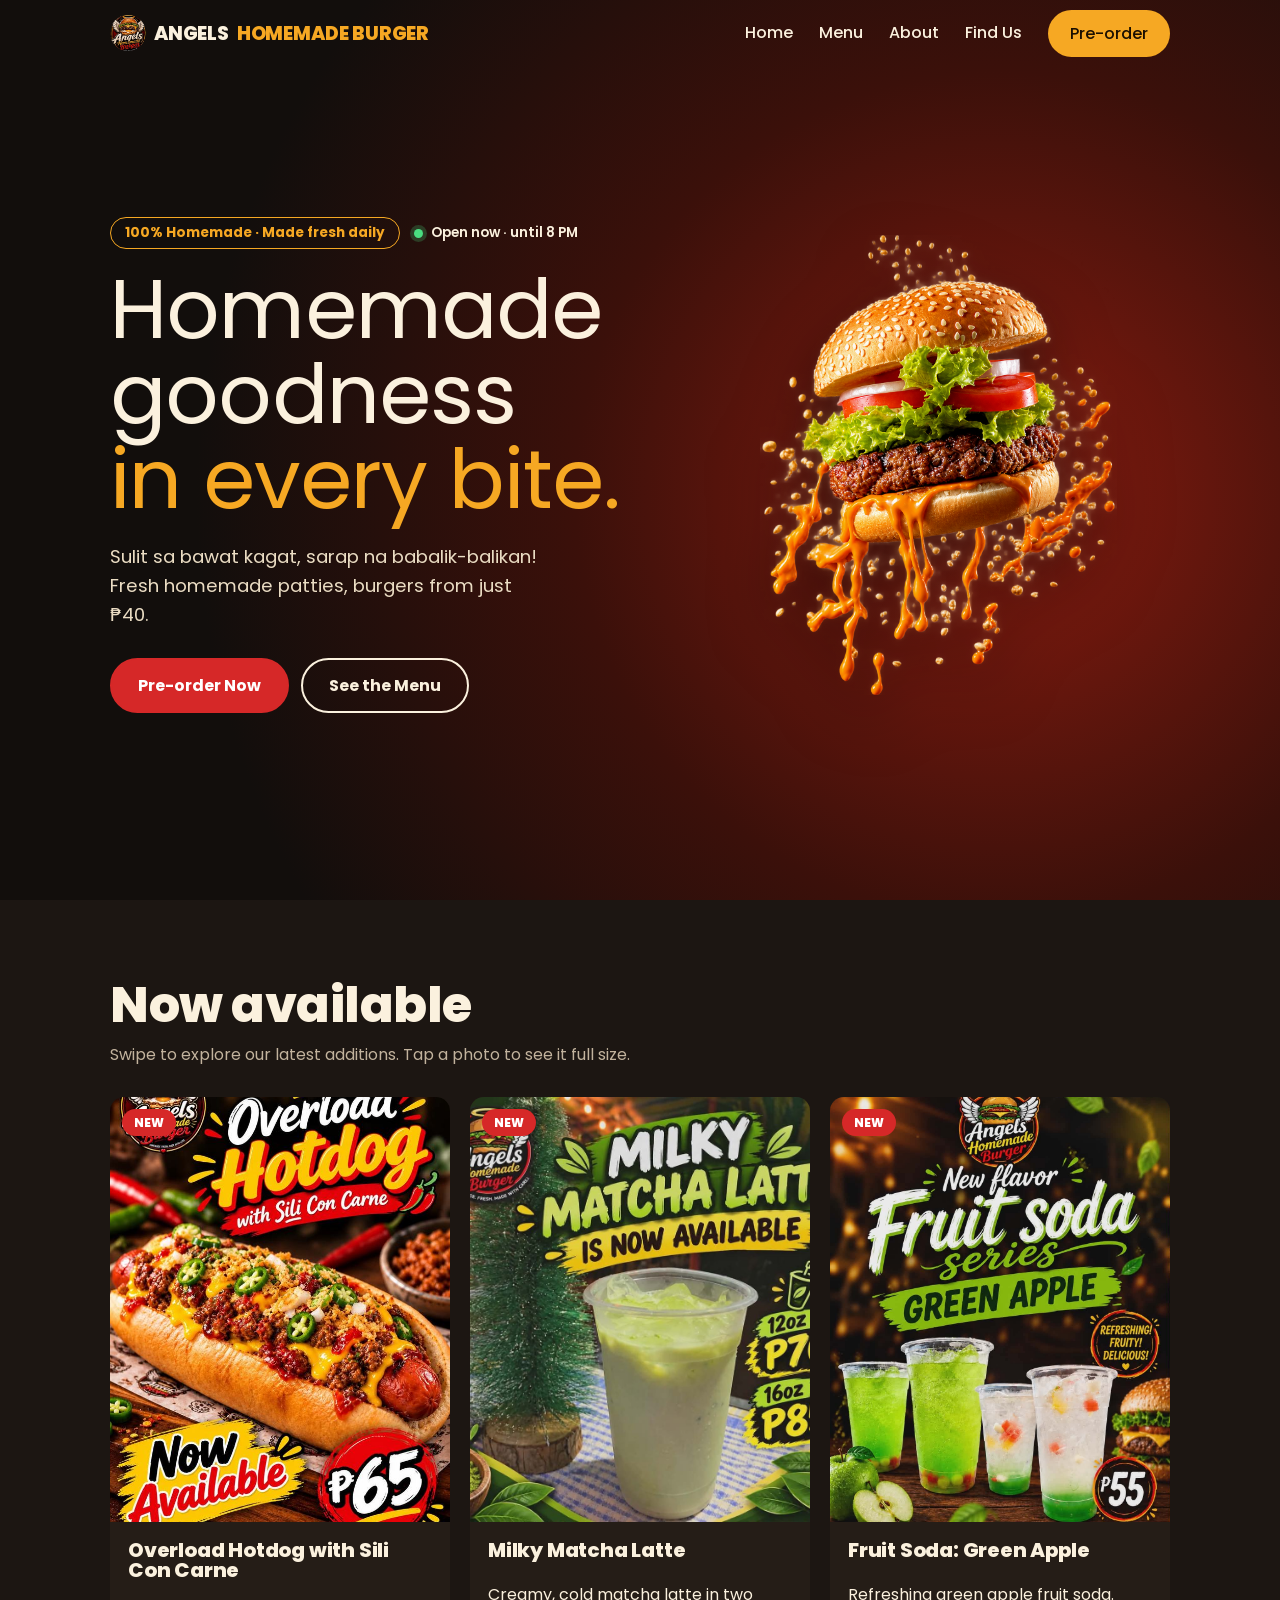
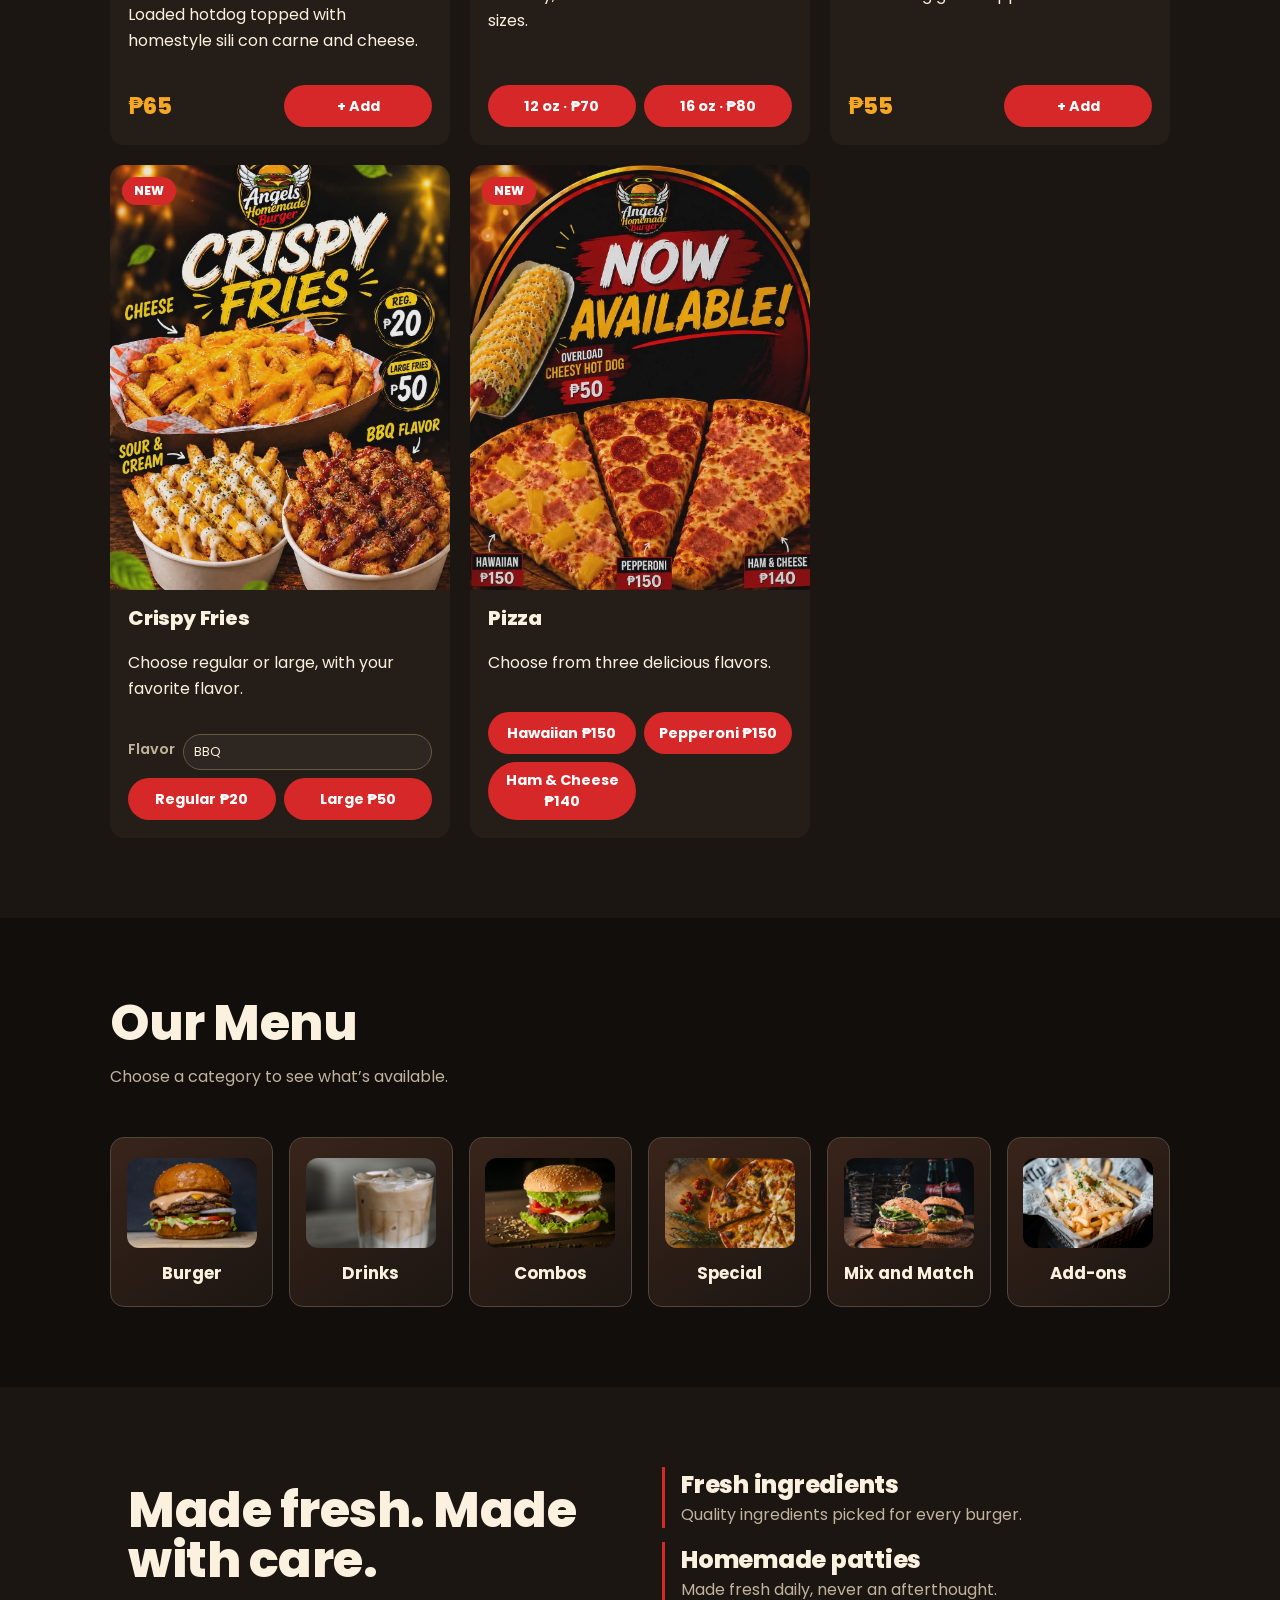
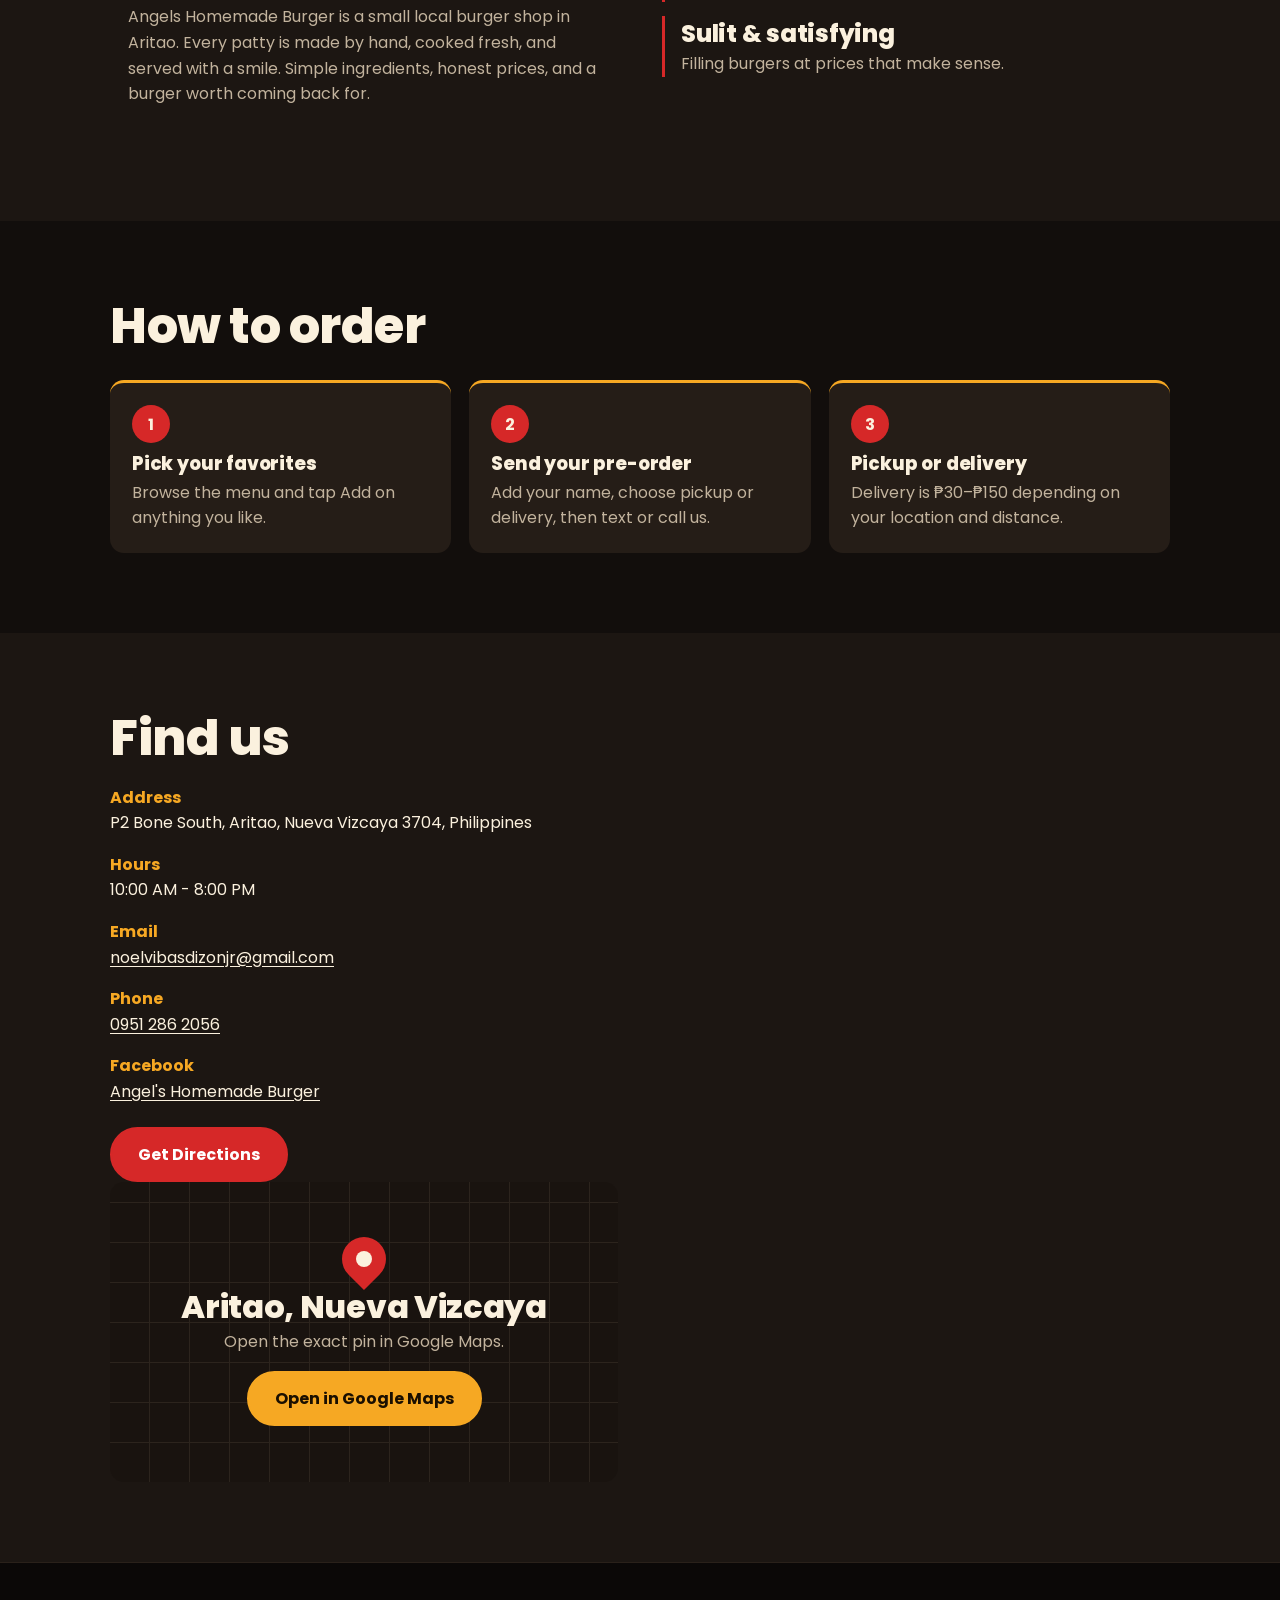
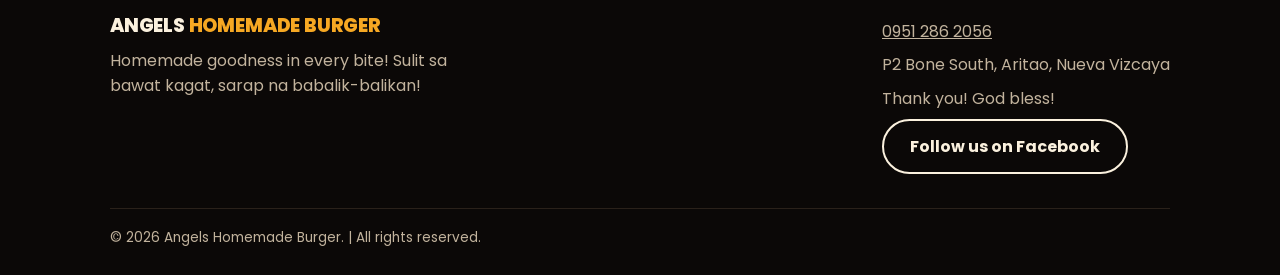
==== commit 7c04f06a: "updated version" ====
--- a/index.html
+++ b/index.html
@@ -189,7 +189,11 @@
  .fcard{flex:0 0 min(82vw,360px);scroll-snap-align:start;scroll-snap-stop:always}
 }
 .tag{position:absolute;top:12px;left:12px;z-index:2;background:var(--red);color:#fff;font-weight:800;font-size:.75rem;padding:4px 12px;border-radius:999px}
-.fcard .in h3{font-size:1.25rem}.fbtns{display:flex;flex-wrap:wrap;gap:8px;margin-top:10px;align-items:center}
+.fcard .in h3{font-size:1.25rem}.feat .in p{flex:1}.fbtns{display:grid;grid-template-columns:repeat(2,minmax(0,1fr));gap:8px;margin-top:auto;padding-top:10px;align-items:stretch}
+.feat .fbtns .add{width:100%;min-height:42px;padding:8px 10px;display:flex;align-items:center;justify-content:center;text-align:center}
+.feat .fbtns .price{align-self:center;font-size:1.4rem}
+.feat .fbtns .fries-option{grid-column:1/-1;margin:0}
+.feat .fbtns .fries-flavor{flex:1;min-width:0}
 .steps{list-style:none;padding:0;margin:30px 0 0;display:grid;grid-template-columns:repeat(auto-fit,minmax(220px,1fr));gap:18px}
 .steps li{background:var(--card);border-radius:var(--r);padding:22px;border-top:3px solid var(--gold)}
 .steps b{display:grid;place-items:center;width:38px;height:38px;border-radius:50%;background:var(--red);margin-bottom:12px}
@@ -240,7 +244,7 @@
 </div></section>
 
 <section id="menu"><div class="wrap">
-  <div class="head"><div><h2>The Menu</h2><p class="lead">Choose a category to see what’s available.</p></div></div>
+  <div class="head"><div><h2>Our Menu</h2><p class="lead">Choose a category to see what’s available.</p></div></div>
   <!--
   HOW TO EDIT THE MENU (no coding needed)
   - Photo: inside a card, find <img alt="..."> and add src="your-photo.jpg" -> <img src="your-photo.jpg" alt="...">
@@ -300,13 +304,13 @@
     <article class="card" data-id="fries-regular" data-n="Crispy Fries: Regular" data-c="Add-ons" data-p="20">
     <div class="pic" data-e="🍟"><img src="assets/fries_small.jpg" alt="Upgrade Fries: Regular" loading="lazy" width="400" height="300"><!-- PHOTO: add src="your-photo.jpg" inside the img tag above --></div>
     <div class="in"><span class="cat">Add-ons</span><h3>Crispy Fries: Regular</h3><p>Regular crispy fries. Choose your favorite flavor.</p>
-      <div class="row fries-row"><div class="fries-option"><label class="fries-choice" for="regular-fries-flavor">Flavor</label><select id="regular-fries-flavor" class="fries-flavor" aria-label="Choose regular Crispy Fries flavor"><option value="BBQ">BBQ</option><option value="Sour Cream">Sour Cream</option><option value="Cheese">Cheese</option></select></div><span class="price"></span><button class="add" data-add="fries-regular" aria-label="Add regular Crispy Fries to order">+ Add</button></div></div>
+      <div class="row fries-row"><div class="fries-option"><label class="fries-choice" for="regular-fries-flavor">Flavor</label><select id="regular-fries-flavor" class="fries-flavor" aria-label="Choose regular Crispy Fries flavor"><option value="regular">Regular</option><option value="BBQ">BBQ</option><option value="Sour Cream">Sour Cream</option><option value="Cheese">Cheese</option></select></div><span class="price"></span><button class="add" data-add="fries-regular" aria-label="Add regular Crispy Fries to order">+ Add</button></div></div>
     </article>
 
     <article class="card" data-id="fl" data-n="Crispy Fries: Large" data-c="Add-ons" data-p="50">
     <div class="pic" data-e="🍟"><img src="assets/fries_large.jpg" alt="Crispy Fries" loading="lazy" width="400" height="300"></div>
     <div class="in"><span class="cat">Add-ons</span><h3>Crispy Fries: Large</h3><p>Large crispy fries. Choose your favorite flavor.</p>
-      <div class="row fries-row"><div class="fries-option"><label class="fries-choice" for="large-fries-flavor">Flavor</label><select id="large-fries-flavor" class="fries-flavor" aria-label="Choose large Crispy Fries flavor"><option value="BBQ">BBQ</option><option value="Sour Cream">Sour Cream</option><option value="Cheese">Cheese</option></select></div><span class="price"></span><button class="add" data-add="fl" aria-label="Add large Crispy Fries to order">+ Add</button></div></div>
+      <div class="row fries-row"><div class="fries-option"><label class="fries-choice" for="large-fries-flavor">Flavor</label><select id="large-fries-flavor" class="fries-flavor" aria-label="Choose large Crispy Fries flavor"><option value="regular">Regular</option><option value="BBQ">BBQ</option><option value="Sour Cream">Sour Cream</option><option value="Cheese">Cheese</option></select></div><span class="price"></span><button class="add" data-add="fl" aria-label="Add large Crispy Fries to order">+ Add</button></div></div>
     </article>
 
     <article class="card" data-id="americano" data-n="Americano" data-c="Drinks" data-p="65">
@@ -377,7 +381,7 @@
 
     <article class="card" data-id="matcha" data-n="Milky Matcha Latte" data-c="Drinks">
       <div class="pic" data-e="🍵"><img src="assets/milky_matcha_strawberry.jpg" alt="Milky Matcha Latte" style="--op:50% 70%" loading="lazy" width="400" height="300"></div>
-      <div class="in"><span class="cat">Drinks</span><h3>Milky Matcha strawberry</h3><p>Creamy, cold matcha latte. Choose a size:</p>
+      <div class="in"><span class="cat">Drinks</span><h3>Milky Matcha strawberry</h3><p>Creamy, cold matcha strawberry. Choose a size:</p>
         <div class="fbtns"><button class="add" data-add="matcha-12" data-order-name="Milky Matcha Latte 12 oz" data-price="85" aria-label="Add 12 oz Milky Matcha Latte to order">12 oz · ₱85</button>
           <button class="add" data-add="matcha-16" data-order-name="Milky Matcha Latte 16 oz" data-price="100" aria-label="Add 16 oz Milky Matcha Latte to order">16 oz · ₱100</button>
         </div>
@@ -465,7 +469,7 @@
 </section>
 
 <section id="how"><div class="wrap"><h2>How to order</h2>
- <ol class="steps"><li><b>1</b><h3>Pick your favorites</h3><p>Browse the menu and tap Add on anything you like.</p></li><li><b>2</b><h3>Send your pre-order</h3><p>Add your name, choose pickup or delivery, then text or call us.</p></li><li><b>3</b><h3>Pickup or delivery</h3><p>Choose pickup or have your fresh order delivered for a ₱50 fee.</p></li></ol>
+ <ol class="steps"><li><b>1</b><h3>Pick your favorites</h3><p>Browse the menu and tap Add on anything you like.</p></li><li><b>2</b><h3>Send your pre-order</h3><p>Add your name, choose pickup or delivery, then text or call us.</p></li><li><b>3</b><h3>Pickup or delivery</h3><p>Delivery is ₱30–₱150 depending on your location and distance.</p></li></ol>
 </div></section>
 
 <section class="alt" id="contact"><div class="wrap two">
@@ -497,9 +501,10 @@
  <form class="order" id="of" novalidate>
   <ul class="lines" id="lines" aria-live="polite"></ul>
   <div class="tot"><span>Items subtotal</span><b id="subtotal">₱0</b></div>
-  <div class="delivery-row" id="delivery-row" hidden><span>Delivery fee</span><b id="delivery-fee">₱50</b></div>
-  <div class="tot"><span>Total</span><b id="tot">₱0</b></div>
-  <div><label for="fulfillment">Order method</label><select id="fulfillment"><option value="pickup">Pickup</option><option value="delivery">Delivery (+₱50)</option></select></div>
+  <div class="delivery-row" id="delivery-row" hidden><span>Delivery fee</span><b id="delivery-fee">₱30–₱150</b></div>
+  <p class="note" id="delivery-note" hidden>Delivery fee depends on your location and distance. The shop will confirm the final fee and total.</p>
+  <div class="tot"><span id="total-label">Total</span><b id="tot">₱0</b></div>
+  <div><label for="fulfillment">Order method</label><select id="fulfillment"><option value="pickup">Pickup</option><option value="delivery">Delivery (₱30–₱150)</option></select></div>
   <div class="f2">
    <div><label for="nm">Your name</label><input id="nm" autocomplete="name"><div class="err"></div></div>
    <div><label for="pk">Preferred time</label><input id="pk" placeholder="e.g. 5:30 pm today"><div class="err"></div></div>
@@ -531,7 +536,7 @@
 }).concat(friesFlavorItems).map(item=>[item.id,item])).values()];
 const slugify = value => value.toLowerCase().replace(/[^a-z0-9]+/g, '-').replace(/^-+|-+$/g, '');
 const peso=v=>'₱'+v;
-const DELIVERY_FEE=50;
+const DELIVERY_FEE_MIN=30,DELIVERY_FEE_MAX=150;
 const ORDER_PHONE='+639512862056'; /* number that receives text orders */
 $$('.card').forEach(el=>{const price=$('.price',el);if(price)price.textContent=peso(+el.dataset.p)});
 const grid=$('#dishes'),categoryView=$('#category-view'),productsView=$('#products-view'),mixBuilder=$('#mix-builder');
@@ -568,10 +573,13 @@
 function render(){
  const rows=items.filter(i=>cart[i.id]);
  $('#lines').innerHTML=rows.length?rows.map(i=>`<li><span class="nm">${i.n}<br><small style="color:var(--mut)">${peso(i.p)} each</small></span><span class="q"><button type="button" data-q="${i.id}:-1" aria-label="Remove one ${i.n}">−</button><b>${cart[i.id]}</b><button type="button" data-q="${i.id}:1" aria-label="Add one ${i.n}">+</button></span></li>`).join(''):'<li class="empty">Your order is empty. Add items from the menu.</li>';
- const subtotal=rows.reduce((s,i)=>s+i.p*cart[i.id],0),n=rows.reduce((s,i)=>s+cart[i.id],0),delivery=$('#fulfillment').value==='delivery',fee=delivery?DELIVERY_FEE:0;
- $('#subtotal').textContent=peso(subtotal);$('#delivery-row').hidden=!delivery;$('#delivery-fee').textContent=peso(fee);$('#tot').textContent=peso(subtotal+fee);
+ const subtotal=rows.reduce((s,i)=>s+i.p*cart[i.id],0),n=rows.reduce((s,i)=>s+cart[i.id],0),delivery=$('#fulfillment').value==='delivery';
+ $('#subtotal').textContent=peso(subtotal);$('#delivery-row').hidden=!delivery;$('#delivery-note').hidden=!delivery;
+ $('#delivery-fee').textContent=delivery?`${peso(DELIVERY_FEE_MIN)}–${peso(DELIVERY_FEE_MAX)}`:'';
+ $('#total-label').textContent=delivery?'Estimated total':'Total';
+ $('#tot').textContent=delivery?`${peso(subtotal+DELIVERY_FEE_MIN)}–${peso(subtotal+DELIVERY_FEE_MAX)}`:peso(subtotal);
  $('#fc').textContent=n;$('#fab').classList.toggle('show',n>0);
- return {subtotal,total:subtotal+fee,delivery}}
+ return {subtotal,total:subtotal,delivery}}
 function updateFulfillment(){const delivery=$('#fulfillment').value==='delivery',address=$('#delivery-address');$('#delivery-address-wrap').hidden=!delivery;$('#delivery-row').hidden=!delivery;if(!delivery){address.setAttribute('aria-invalid','false');address.nextElementSibling.textContent=''}render()}
 $('#fulfillment').addEventListener('change',updateFulfillment);
 document.addEventListener('click',e=>{
@@ -594,8 +602,9 @@
  required.forEach(el=>{const ok=!!el.value.trim();el.setAttribute('aria-invalid',!ok);el.nextElementSibling.textContent=ok?'':'Required.'});
  if(invalid.length){invalid[0].focus();return null}
  const address=delivery?`\nDelivery address: ${$('#delivery-address').value.trim()}`:'';
- const feeLine=delivery?`\nDelivery fee: ${peso(DELIVERY_FEE)}`:'';
- return `Hello Angels Homemade Burger! Pre-order:\n${rows.map(i=>`${cart[i.id]}x ${i.n} (${peso(i.p*cart[i.id])})`).join('\n')}\nItems subtotal: ${peso(subtotal)}${feeLine}\nTotal: ${peso(total)}\nName: ${$('#nm').value.trim()}\nOrder method: ${delivery?'Delivery':'Pickup'}\nPreferred time: ${$('#pk').value.trim()}${address}${$('#nt').value.trim()?'\nNotes: '+$('#nt').value.trim():''}`}
+ const feeLine=delivery?`\nDelivery fee: ${peso(DELIVERY_FEE_MIN)}–${peso(DELIVERY_FEE_MAX)} (depends on location and distance)`:'';
+ const totalLine=delivery?`Estimated total: ${peso(subtotal+DELIVERY_FEE_MIN)}–${peso(subtotal+DELIVERY_FEE_MAX)} (final fee and total to be confirmed by the shop)`:`Total: ${peso(total)}`;
+ return `Hello Angels Homemade Burger! Pre-order:\n${rows.map(i=>`${cart[i.id]}x ${i.n} (${peso(i.p*cart[i.id])})`).join('\n')}\nItems subtotal: ${peso(subtotal)}${feeLine}\n${totalLine}\nName: ${$('#nm').value.trim()}\nOrder method: ${delivery?'Delivery':'Pickup'}\nPreferred time: ${$('#pk').value.trim()}${address}${$('#nt').value.trim()?'\nNotes: '+$('#nt').value.trim():''}`}
 $('#of').onsubmit=e=>{e.preventDefault();const m=msg();if(m)location.href='sms:'+ORDER_PHONE+(/iPhone|iPad|iPod/i.test(navigator.userAgent)?'&':'?')+'body='+encodeURIComponent(m)};
 /* SETTINGS: paste your Facebook page link between the quotes, e.g. 'https://facebook.com/yourpage' */
 const FB_URL='https://www.facebook.com/share/1HFL8ad2Cn/?mibextid=wwXIfr';
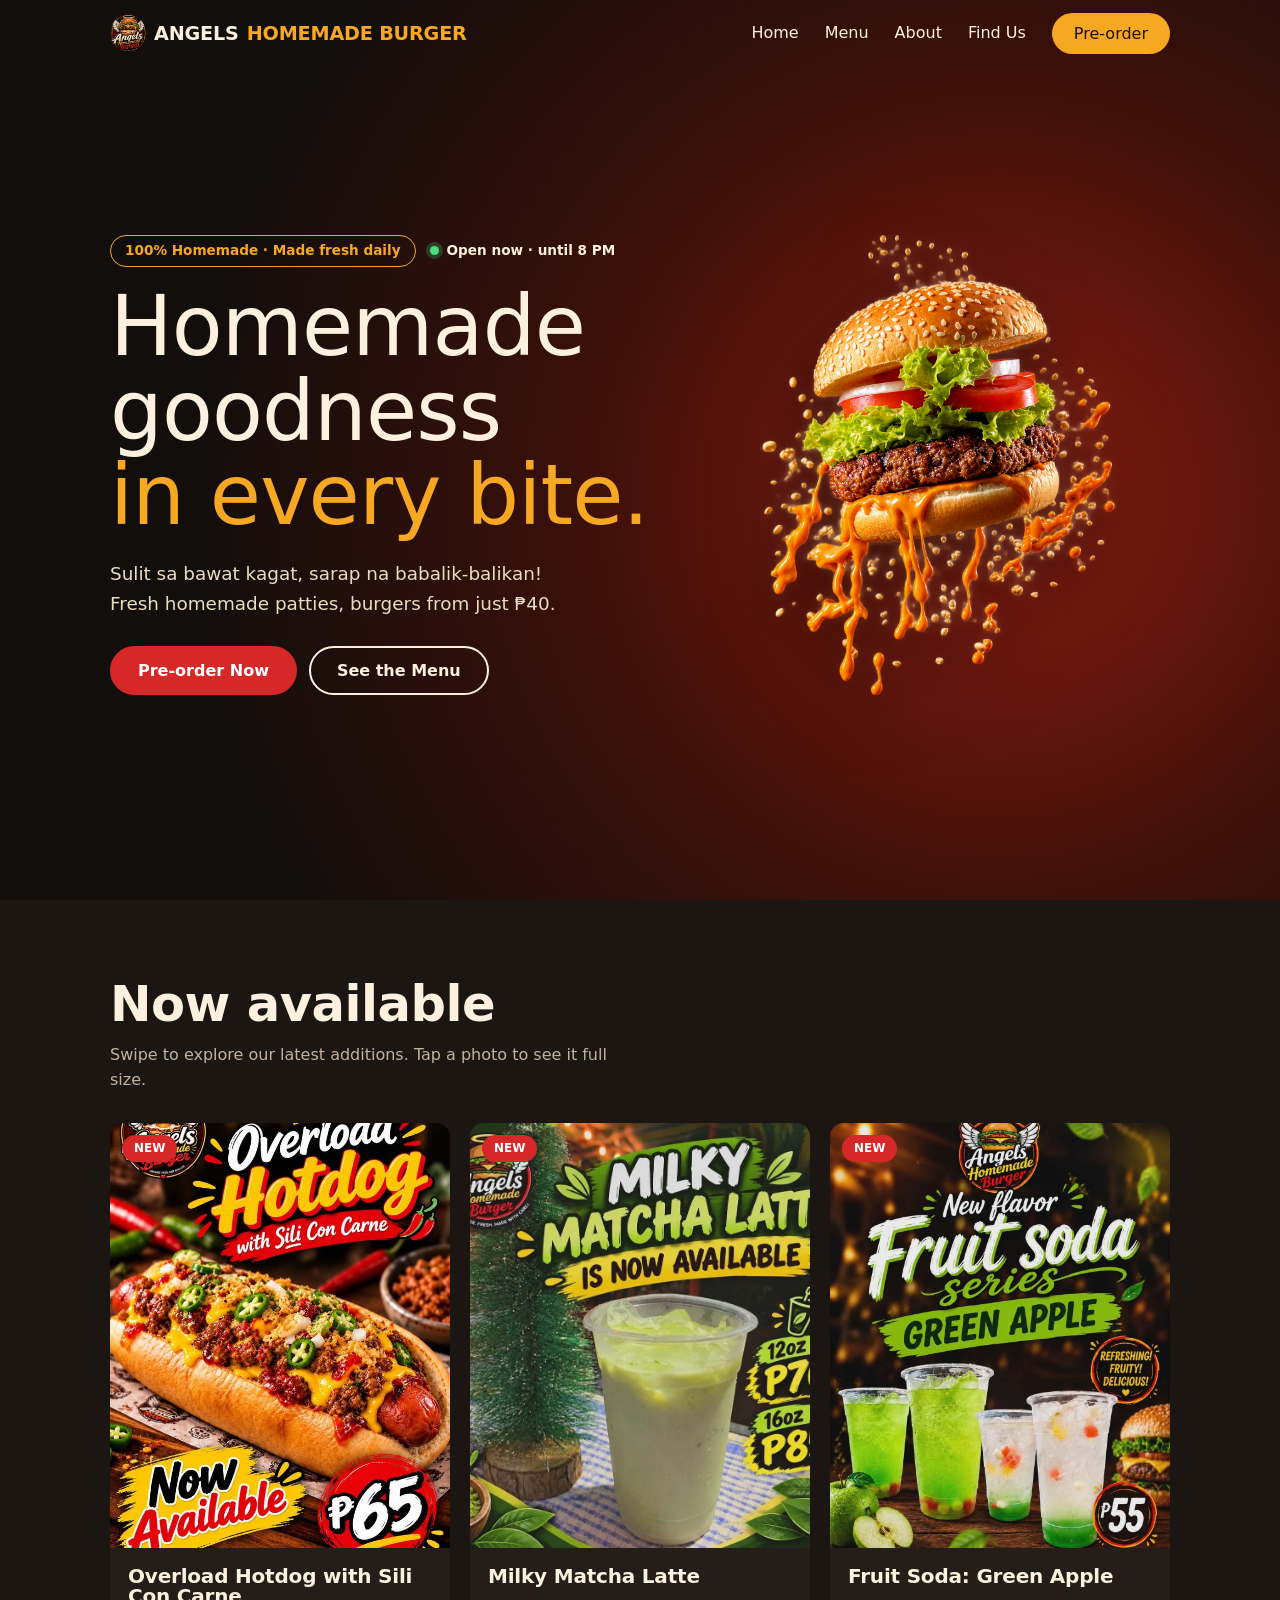
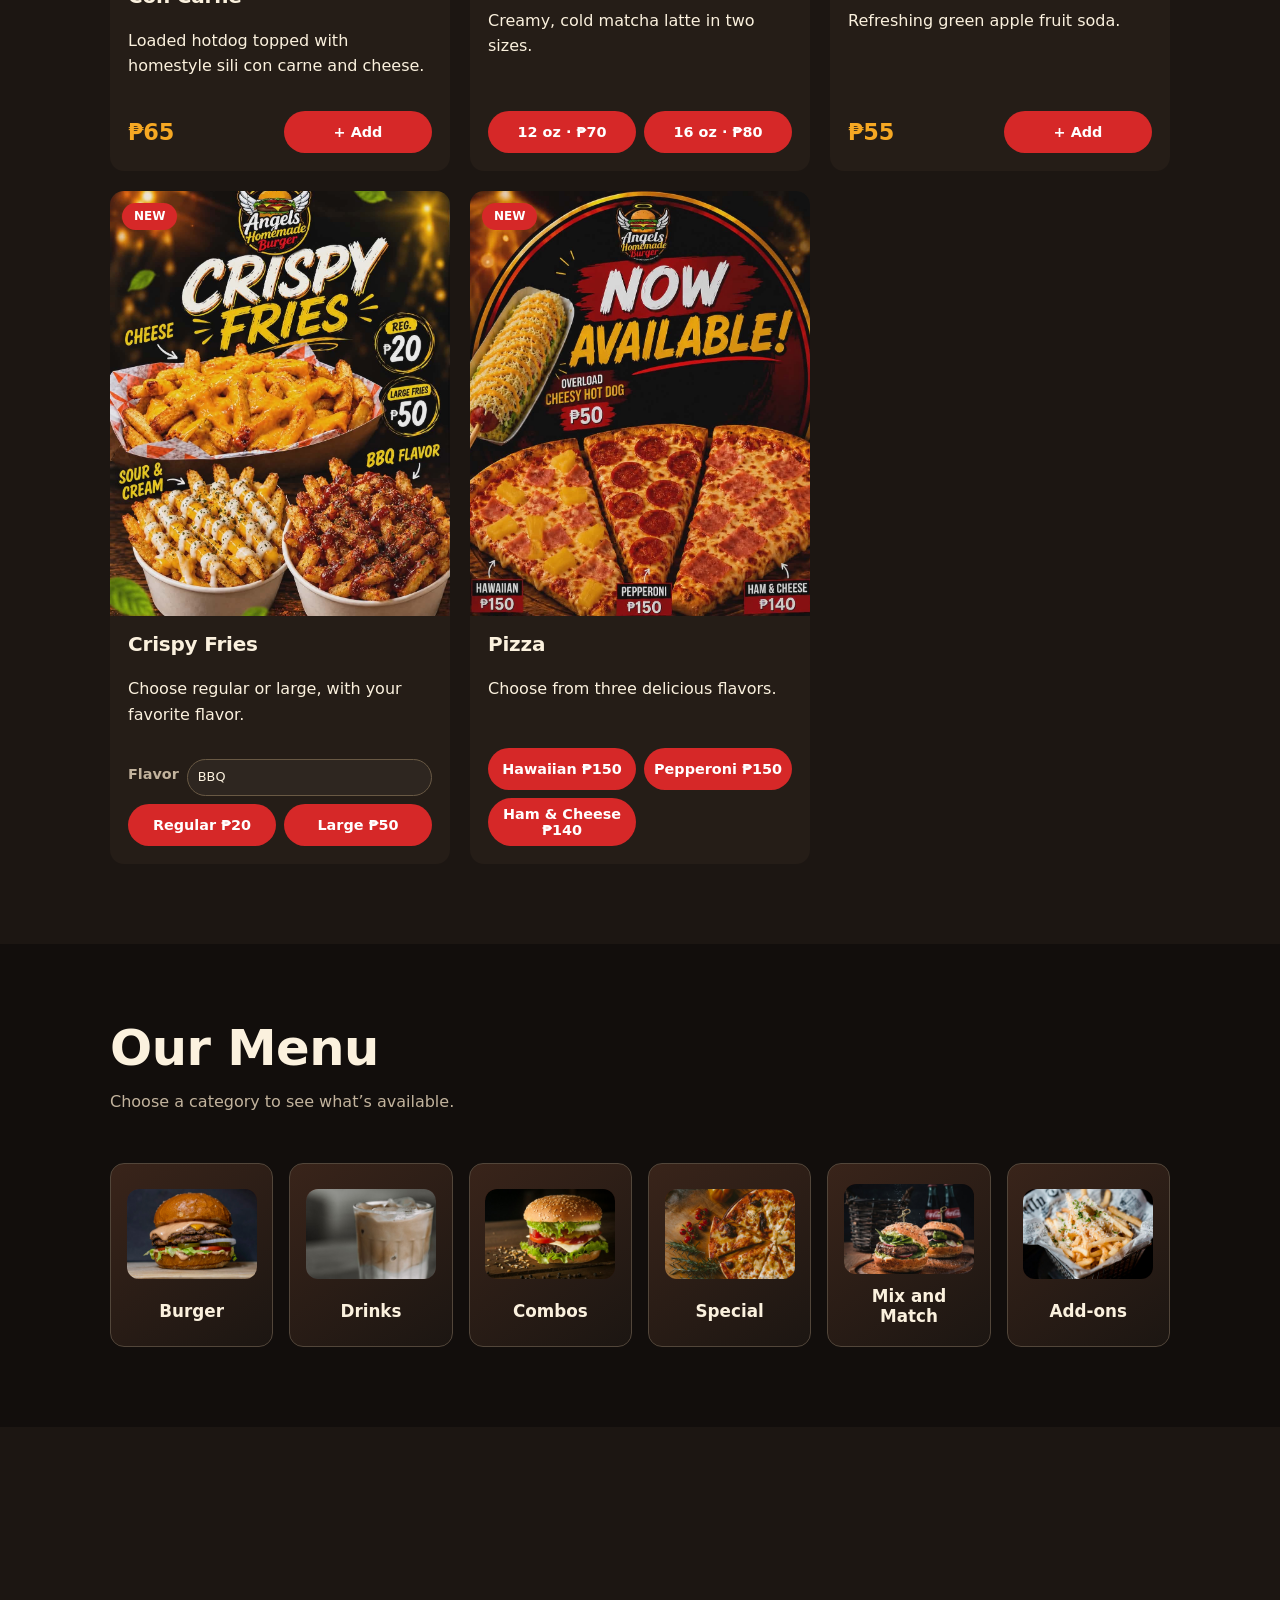
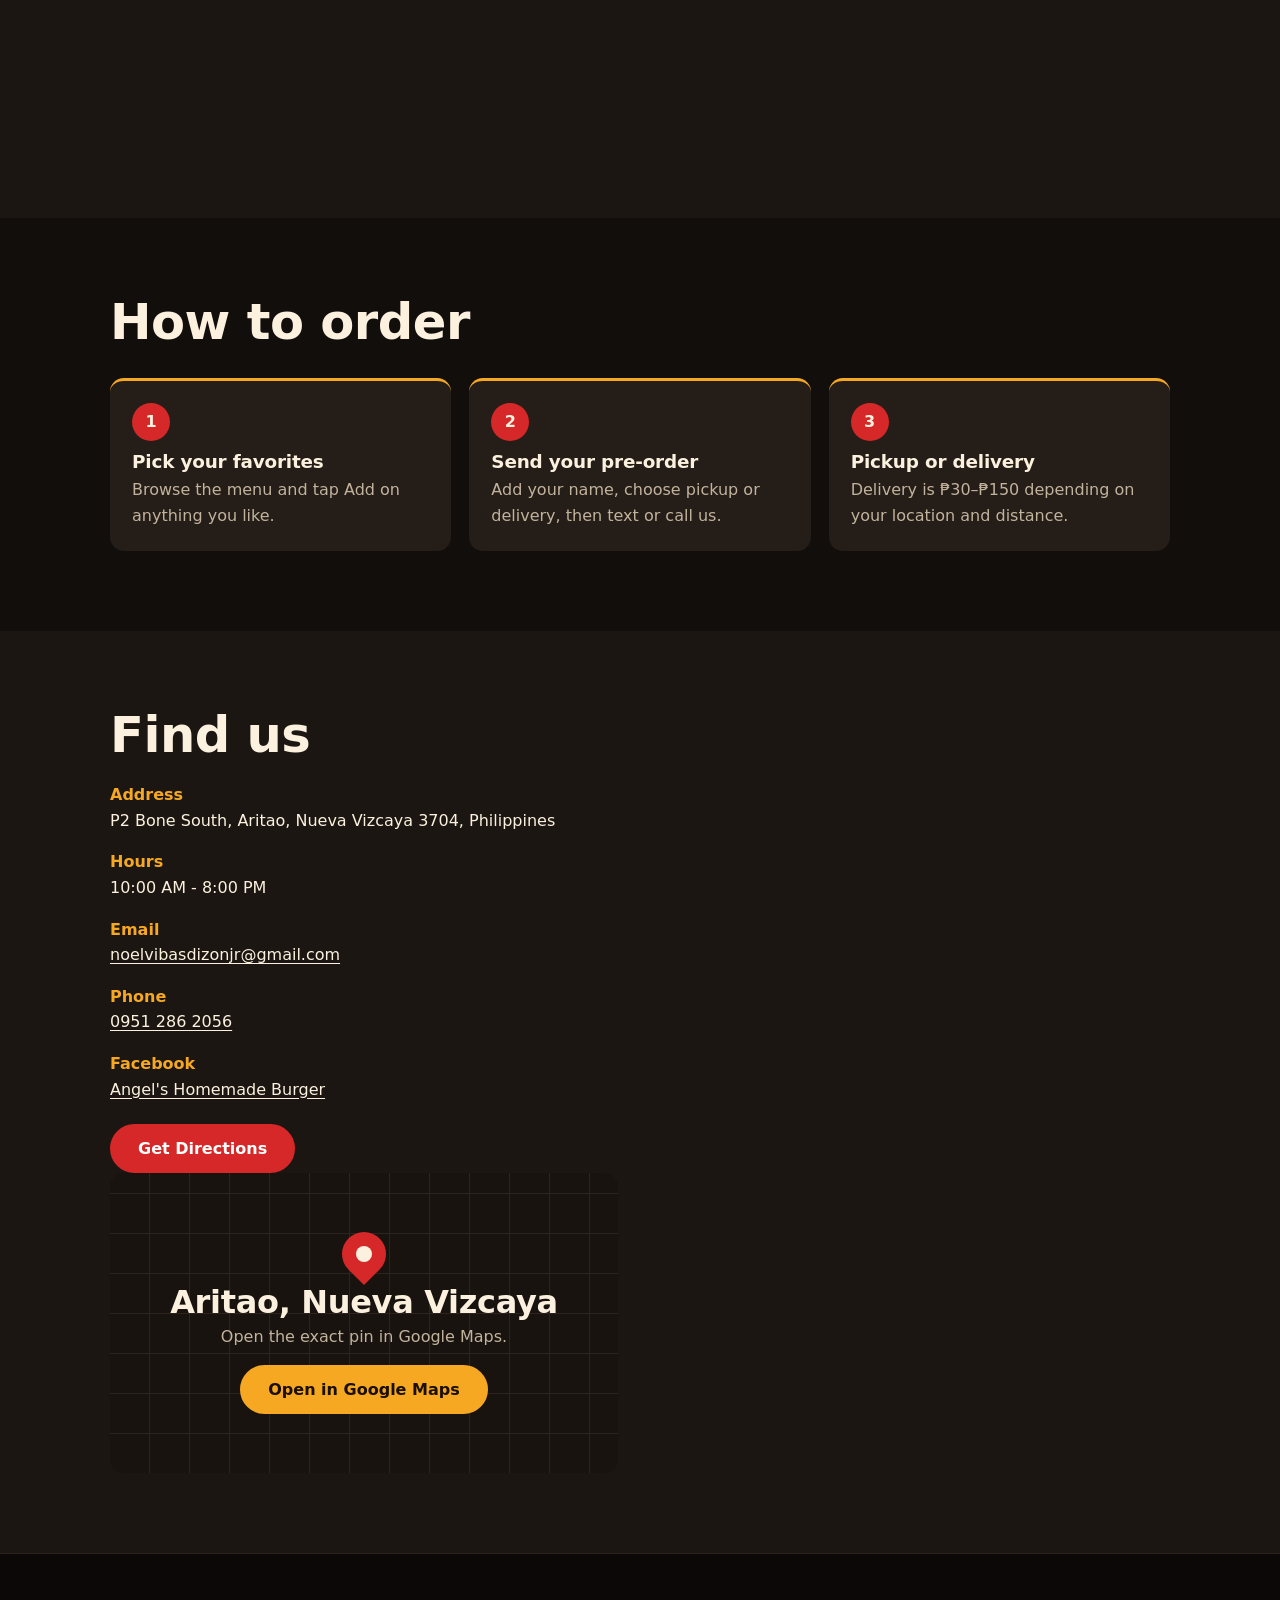
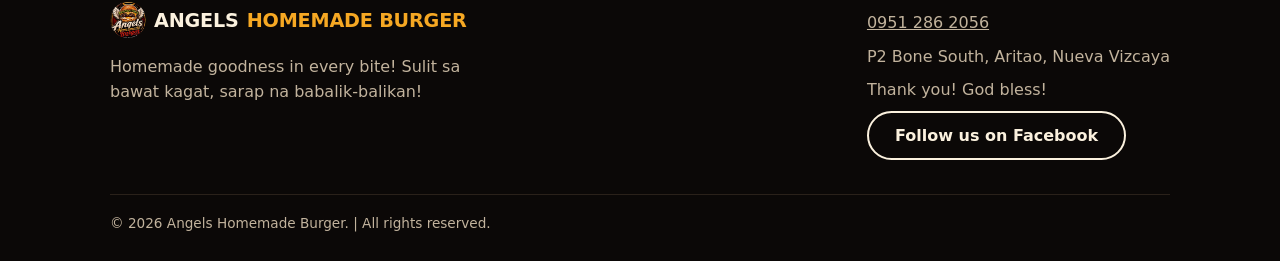
==== commit a7cf86dc: "moresecure" ====
--- a/index.html
+++ b/index.html
@@ -2,6 +2,9 @@
 <html lang="en">
 <head>
 <meta charset="utf-8">
+<meta http-equiv="Content-Security-Policy" content="default-src 'self'; script-src 'self'; style-src 'self' https://fonts.googleapis.com; font-src https://fonts.gstatic.com; img-src 'self' data:; connect-src 'none'; object-src 'none'; base-uri 'none'; form-action 'none'; upgrade-insecure-requests">
+<meta name="referrer" content="strict-origin-when-cross-origin">
+<meta name="format-detection" content="telephone=no">
 <meta name="viewport" content="width=device-width, initial-scale=1, viewport-fit=cover">
 <title>Angels Homemade Burger | Aritao, Nueva Vizcaya</title>
 <meta name="description" content="Angels Homemade Burger in Aritao, Nueva Vizcaya. Fresh homemade patties from ₱40. Pre-order by call or text: 0951 286 2056.">
@@ -11,202 +14,12 @@
 <meta property="og:type" content="restaurant">
 <meta property="og:image" content="assets/Logo.jpg">
 <link rel="icon" href="assets/Logo.jpg">
-<script type="application/ld+json">{"@context":"https://schema.org","@type":"FastFoodRestaurant","name":"Angels Homemade Burger","telephone":"+639512862056","priceRange":"₱","servesCuisine":"Burgers","image":"assets/Logo.jpg","address":{"@type":"PostalAddress","streetAddress":"P2 Bone South","addressLocality":"Aritao","addressRegion":"Nueva Vizcaya","postalCode":"3704","addressCountry":"PH"},"openingHours":"Mo-Su 09:00-21:00","sameAs":["https://www.facebook.com/share/1HFL8ad2Cn/?mibextid=wwXIfr"]}</script>
+<script type="application/ld+json">{"@context":"https://schema.org","@type":"FastFoodRestaurant","name":"Angels Homemade Burger","telephone":"+639512862056","priceRange":"₱","servesCuisine":"Burgers","image":"assets/Logo.jpg","address":{"@type":"PostalAddress","streetAddress":"P2 Bone South","addressLocality":"Aritao","addressRegion":"Nueva Vizcaya","postalCode":"3704","addressCountry":"PH"},"openingHours":"Mo-Su 10:00-20:00","sameAs":["https://www.facebook.com/share/1HFL8ad2Cn/?mibextid=wwXIfr"]}</script>
 <link href="https://fonts.googleapis.com/css2?family=Poppins:wght@400;500;600;700;800&display=swap" rel="stylesheet">
-<style>
-:root{--bg:#120e0c;--bg2:#1c1612;--card:#251d17;--cream:#fbf1de;--mut:#c2b39d;--red:#d62828;--gold:#f6a823;--r:14px;--font:'Poppins',system-ui,sans-serif;box-sizing:border-box;padding-top:env(safe-area-inset-top,0px);padding-bottom:env(safe-area-inset-bottom,0px)}
-*,*::before,*::after{box-sizing:inherit}
-html{scroll-behavior:smooth;scroll-padding-top:76px;background:var(--bg)}
-body{margin:0;background:var(--bg);color:var(--cream);font:400 1rem/1.6 var(--font)}
-a{color:inherit}
-h1,h2,h3{font-family:var(--font);font-weight:400;line-height:1;margin:0;letter-spacing:.02em}
-h2{font-size:clamp(2.4rem,6vw,4rem)}
-.wrap{max-width:1100px;margin:0 auto;padding:0 20px}
-section{padding:80px 0}
-.lead{color:var(--mut);max-width:52ch}
-.fries-option{display:flex;align-items:center;gap:8px;color:var(--mut);font-size:.8rem;white-space:nowrap;margin-right:8px}
-.fries-choice{font-weight:600}
-.fries-flavor{appearance:none;background:rgba(255,255,255,.04);border:1px solid #695944;border-radius:999px;color:var(--cream);padding:7px 10px;min-width:124px}
-:focus-visible{outline:3px solid var(--gold);outline-offset:3px}
-.btn{display:inline-block;border:2px solid var(--gold);background:var(--gold);color:#1a0f00;font:700 1rem var(--font);padding:13px 26px;border-radius:999px;text-decoration:none;cursor:pointer;transition:transform .2s,background .2s}
-.btn:hover{transform:translateY(-2px);background:#ffc04d}
-.btn.red{background:var(--red);border-color:var(--red);color:#fff}
-.btn.red:hover{background:#ec3a3a}
-.btn.ghost{background:transparent;color:var(--cream);border-color:var(--cream)}
-.btn.ghost:hover{background:var(--cream);color:#1a0f00}
-header{position:fixed;inset:0 0 auto 0;z-index:50;padding-top:env(safe-area-inset-top,0px);transition:background .3s}
-header.solid{background:rgba(18,14,12,.96);box-shadow:0 2px 18px rgba(0,0,0,.6)}
-nav{display:flex;align-items:center;justify-content:space-between;height:66px}
-.logo{display:inline-flex;align-items:center;gap:8px;font:400 1.7rem var(--font);text-decoration:none;letter-spacing:.03em}
-.logo-mark{width:36px;height:36px;flex:0 0 auto;object-fit:cover;border-radius:50%}
-.logo b{color:var(--gold);font-weight:400}
-.links{display:flex;gap:26px;align-items:center;list-style:none;margin:0;padding:0}
-.links a{text-decoration:none;font-weight:500;padding:6px 0;border-bottom:2px solid transparent}
-.links a:hover{border-color:var(--gold)}
-.links .btn{padding:9px 20px}
-.burger{display:none;position:relative;width:52px;height:48px;padding:0;border:0;background:transparent;cursor:pointer}
-.burger span{position:absolute;left:8px;width:36px;display:block;transition:transform .25s,opacity .2s}
-.burger .bun-top{top:4px;height:15px;border:2px solid #a94f18;border-radius:20px 20px 7px 7px;background:radial-gradient(ellipse at 30% 38%,#fff0b9 0 1px,transparent 1.6px),radial-gradient(ellipse at 55% 25%,#fff0b9 0 1px,transparent 1.6px),radial-gradient(ellipse at 75% 43%,#fff0b9 0 1px,transparent 1.6px),linear-gradient(#f8c45f,#df842e)}
-.burger .lettuce{top:20px;left:7px;width:38px;height:6px;border-radius:3px;background:#75a936;clip-path:polygon(0 20%,12% 70%,26% 15%,40% 85%,55% 20%,70% 80%,84% 15%,100% 55%,96% 100%,5% 100%)}
-.burger .patty{top:26px;height:7px;border-radius:4px;background:linear-gradient(#8b4928,#542511);box-shadow:inset 0 1px rgba(255,210,140,.35)}
-.burger .cheese{top:32px;left:9px;width:34px;height:6px;background:#f5c52e;clip-path:polygon(0 0,100% 0,100% 85%,80% 100%,70% 85%,58% 100%,45% 85%,32% 100%,20% 85%,0 100%)}
-.burger .bun-bottom{top:38px;height:8px;border-radius:4px 4px 12px 12px;background:linear-gradient(#edac4d,#cc7025);border-bottom:2px solid #a94f18}
-.burger[aria-expanded=true] .bun-top{transform:translateY(-3px) rotate(-5deg)}
-.burger[aria-expanded=true] .lettuce,.burger[aria-expanded=true] .cheese{opacity:0;transform:scaleX(.4)}
-.burger[aria-expanded=true] .patty{transform:scaleX(.5)}
-.burger[aria-expanded=true] .bun-bottom{transform:translateY(3px) rotate(5deg)}
-@media(max-width:780px){.burger{display:block}
-.links{position:fixed;left:0;right:0;top:calc(66px + env(safe-area-inset-top,0px));flex-direction:column;gap:0;background:var(--bg);padding:8px 20px 22px;transform:translateY(-130%);transition:transform .35s;align-items:stretch;border-bottom:1px solid #333}
-.links.open{transform:none}.links a{display:block;padding:13px 0}.links .btn{text-align:center;margin-top:8px}}
-.hero{min-height:100svh;display:grid;align-items:center;position:relative;overflow:hidden;padding:110px 0 80px;isolation:isolate;background:radial-gradient(circle at 78% 55%,#8a1c10 0,#3b100a 38%,var(--bg) 72%)}
-.hero .wrap{display:grid;grid-template-columns:1.1fr .9fr;gap:30px;align-items:center}
-.hero h1{font-size:clamp(3.4rem,11vw,7.4rem);font-weight:400;line-height:.92}
-.hero h1 span{display:block;color:var(--gold)}
-.hero p{font-size:1.15rem;max-width:40ch;margin:20px 0 28px;color:#eadcc3}
-.cta{display:flex;flex-wrap:wrap;gap:12px}
-.hero-art{width:100%;height:auto;max-width:460px;aspect-ratio:1;object-fit:contain;justify-self:center;animation:bob 5s ease-in-out infinite;filter:drop-shadow(0 30px 40px rgba(0,0,0,.6))}
-@keyframes bob{50%{transform:translateY(-12px)}}
-.badge{display:inline-block;border:1.5px solid var(--gold);color:var(--gold);border-radius:999px;padding:4px 14px;font-size:.85rem;font-weight:700;margin-bottom:18px}
-@media(max-width:780px){
- .hero{min-height:100svh;padding:calc(82px + env(safe-area-inset-top,0px)) 0 48px}
- .hero .wrap{grid-template-columns:1fr;gap:16px}
- .hero-art{width:min(68vw,240px);max-width:none;order:-1}
- .hero h1{font-size:clamp(2.8rem,10vw,4.5rem)}
- .hero p{font-size:1rem;margin:14px 0 20px}
-}
-.head{display:flex;flex-wrap:wrap;justify-content:space-between;align-items:end;gap:20px;margin-bottom:32px}
-.category-grid{display:grid;grid-template-columns:repeat(auto-fit,minmax(150px,1fr));gap:16px}
-.category-tile{min-height:170px;padding:20px 14px;display:grid;place-items:center;gap:12px;background:linear-gradient(145deg,#39241a,#1c1612);border:1px solid #52463a;border-radius:var(--r);color:var(--cream);font:700 1.05rem var(--font);cursor:pointer;transition:transform .2s,border-color .2s,box-shadow .2s}
-.category-tile:hover,.category-tile:focus-visible{transform:translateY(-4px);border-color:var(--gold);box-shadow:0 12px 28px rgba(0,0,0,.35)}
-.category-art{position:relative;width:130px;height:90px;overflow:hidden;border-radius:12px;background:radial-gradient(circle at 35% 30%,#8a321b,#30150f 72%)}
-.category-art img{width:100%;height:100%;object-fit:cover}
-.category-view[hidden],.products-view[hidden],.mix-builder[hidden],.category-empty[hidden]{display:none}
-.products-head{display:flex;align-items:center;gap:16px;margin-bottom:24px}
-.back-categories{flex:0 0 auto;background:transparent;border:1px solid #6b5b4a;border-radius:999px;color:var(--cream);padding:10px 16px;font:500 .9rem var(--font);cursor:pointer}
-.back-categories:hover{border-color:var(--gold);color:var(--gold)}
-.products-head h3{font-size:clamp(2rem,5vw,3rem)}
-.grid{display:grid;grid-template-columns:repeat(auto-fill,minmax(250px,1fr));gap:20px}
-.card{background:var(--card);border-radius:var(--r);overflow:hidden;display:flex;flex-direction:column;transition:transform .3s,box-shadow .3s}
-.card:hover{transform:translateY(-5px);box-shadow:0 16px 36px rgba(0,0,0,.5)}
-.card.hide{display:none}.card.pop{animation:pop .4s both}
-.mix-builder{margin-top:24px;padding:24px;background:var(--card);border:1px solid #52463a;border-radius:var(--r)}
-.mix-builder h3{font-size:2rem;color:var(--gold)}
-.mix-builder p{color:var(--mut);margin:8px 0 18px}
-.mix-reference{display:block;width:min(100%,420px);max-height:65svh;height:auto;margin:0 auto 20px;border:1px solid #52463a;border-radius:var(--r);object-fit:contain;cursor:zoom-in}
-.mix-builder .f2{margin-bottom:18px}
-.mix-builder .row{justify-content:flex-start;gap:16px}
-.mix-price{font:400 2rem var(--font);color:var(--gold)}
-@keyframes pop{from{opacity:0;transform:scale(.95)}}
-.pic{position:relative;display:grid;place-items:center;background:radial-gradient(circle at 50% 45%,#7a2312,#140e0b)}.pic::before{content:attr(data-e);font-size:4.5rem}.pic img{position:absolute;inset:0}.pic img:not([src]){display:none}
-.pic{aspect-ratio:4/3;overflow:hidden}
-.pic img{width:100%;height:100%;object-fit:cover;transition:transform .5s}
-.card:hover img{transform:scale(1.07)}
-.in{padding:18px;display:flex;flex-direction:column;gap:6px;flex:1}
-.cat{color:var(--gold);font-size:.8rem;font-weight:700}
-.card h3{font-size:1.7rem}
-.card p{margin:0;color:var(--mut);font-size:.92rem;flex:1}
-.row{display:flex;justify-content:space-between;align-items:center;margin-top:10px;gap:8px}
-.fries-row{display:grid;grid-template-columns:1fr auto;align-items:center;gap:8px}
-.fries-row .fries-option{grid-column:1/-1;margin-right:0}
-.price{font:400 2rem var(--font);color:var(--gold)}
-.add{background:var(--red);border:0;color:#fff;font:700 .9rem var(--font);padding:9px 16px;border-radius:999px;cursor:pointer;transition:.2s}
-.add:hover{background:#ec3a3a;transform:scale(1.05)}
-.alt{background:var(--bg2)}
-.two{display:grid;grid-template-columns:1fr 1fr;gap:44px;align-items:start}
-@media(max-width:820px){.two{grid-template-columns:1fr}}
-.hl{display:grid;gap:14px;margin:24px 0 0;padding:0;list-style:none}
-.hl li{border-left:3px solid var(--red);padding-left:16px}
-.hl b{display:block;font:400 1.5rem var(--font);letter-spacing:.03em}
-.hl span{color:var(--mut)}
-/* order */
-.order{background:var(--card);border-radius:var(--r);padding:26px;display:grid;gap:16px}
-.lines{display:grid;gap:10px;margin:0;padding:0;list-style:none}
-.lines li{display:flex;align-items:center;gap:10px;justify-content:space-between;border-bottom:1px solid #3a2f26;padding-bottom:10px}
-.lines .nm{flex:1}
-.q{display:flex;align-items:center;gap:8px}
-.q button{width:34px;height:34px;border-radius:50%;border:1.5px solid #6b5b4a;background:none;color:var(--cream);font-size:1.1rem;cursor:pointer}
-.q button:hover{border-color:var(--gold)}
-.empty{color:var(--mut);padding:8px 0}
-.tot{display:flex;justify-content:space-between;font:400 1.8rem var(--font)}
-.tot b{color:var(--gold);font-weight:400}
-.delivery-row{display:flex;justify-content:space-between;color:var(--mut)}
-.delivery-row[hidden]{display:none}
-label{font-weight:500;font-size:.9rem;display:block;margin-bottom:5px}
-input,select,textarea{background:#120e0c;border:1.5px solid #52463a;color:var(--cream);border-radius:10px;padding:12px 14px;font:inherit;width:100%}
-input:focus,select:focus,textarea:focus{border-color:var(--gold);outline:0}
-[aria-invalid=true]{border-color:#ff7b6b}
-.err{color:#ff9b8d;font-size:.85rem;min-height:1.2em}
-.f2{display:grid;grid-template-columns:1fr 1fr;gap:12px}
-@media(max-width:520px){.f2{grid-template-columns:1fr}}
-.note{font-size:.85rem;color:var(--mut);margin:0}
-.order-dialog{width:min(680px,calc(100% - 24px));max-width:none;max-height:calc(100svh - 24px);margin:auto;padding:24px;background:var(--bg2);color:var(--cream);border:1px solid #52463a;border-radius:var(--r);overflow:auto}
-.order-dialog::backdrop{background:rgba(0,0,0,.76);backdrop-filter:blur(4px)}
-.dialog-head{display:flex;justify-content:space-between;align-items:start;gap:16px;margin-bottom:20px}
-.dialog-head h2{font-size:2.5rem}
-.dialog-close{flex:0 0 44px;width:44px;height:44px;border:1px solid #6b5b4a;border-radius:50%;background:transparent;color:var(--cream);font-size:1.8rem;line-height:1;cursor:pointer}
-.dialog-close:hover{border-color:var(--gold);color:var(--gold)}
-.order-dialog .order{padding:0;background:transparent}
-@media(max-width:520px){.order-dialog{padding:18px}.order-dialog .cta .btn{flex:1;text-align:center;padding:12px 14px}}
-.order-cancel{margin-top:16px;padding-top:14px;border-top:1px solid #52463a}
-.info{display:grid;gap:16px;margin:22px 0;padding:0;list-style:none}
-.info b{display:block;color:var(--gold)}
-.info a{text-underline-offset:3px}
-.mapbox{border-radius:var(--r);min-height:300px;background:repeating-linear-gradient(0deg,transparent 0 39px,#2c241d 39px 40px),repeating-linear-gradient(90deg,transparent 0 39px,#2c241d 39px 40px),#19130f;display:grid;place-items:center;text-align:center;padding:24px}
-.pin{width:44px;height:44px;margin:0 auto 10px;background:var(--red);border-radius:50% 50% 50% 0;transform:rotate(-45deg);display:grid;place-items:center}
-.pin::after{content:"";width:16px;height:16px;background:var(--cream);border-radius:50%}
-footer{background:#0b0807;padding:48px 0 26px;border-top:1px solid #2a211a}
-.fg{display:flex;flex-wrap:wrap;gap:30px;justify-content:space-between}
-footer p{color:var(--mut);margin:8px 0 0;max-width:36ch}
-.copy{margin-top:34px;padding-top:18px;border-top:1px solid #2a211a;color:var(--mut);font-size:.85rem}
-.toast{position:fixed;left:50%;bottom:calc(24px + env(safe-area-inset-bottom,0px));translate:-50% 30px;background:var(--cream);color:#1a0f00;padding:11px 20px;border-radius:999px;font-weight:700;opacity:0;pointer-events:none;transition:.3s;z-index:90}
-.toast.show{opacity:1;translate:-50% 0}
-.fab{position:fixed;right:16px;bottom:calc(18px + env(safe-area-inset-bottom,0px));z-index:60;display:none}
-.fab.show{display:block}
-.rv{opacity:0;transform:translateY(24px);transition:opacity .7s,transform .7s}.rv.in{opacity:1;transform:none}
-@media(prefers-reduced-motion:reduce){html{scroll-behavior:auto}*,*::before,*::after{animation:none!important;transition:none!important}.rv{opacity:1;transform:none}}
-
-/* polish */
-h1,h2,h3,.logo,.logo b,.price,.tot,.tot b,.mix-price,.hl b{font-weight:800;letter-spacing:-.01em}
-.logo{font-size:clamp(.95rem,4.2vw,1.2rem)}
-.hero h1{font-size:clamp(2.5rem,8.5vw,5.2rem);line-height:1.02}
-h2{font-size:clamp(2rem,5vw,3.1rem)}
-.card h3{font-size:1.2rem;line-height:1.25}
-.price{font-size:1.5rem}
-.hero-art{border:0;border-radius:0;box-shadow:none;filter:drop-shadow(0 24px 30px rgba(0,0,0,.55))}
-.meta{display:flex;flex-wrap:wrap;gap:10px 14px;align-items:center;margin-bottom:18px}.meta .badge{margin:0}
-.open{display:inline-flex;align-items:center;gap:8px;font-size:.85rem;font-weight:600}
-.open i{width:9px;height:9px;border-radius:50%;background:#4ade80;box-shadow:0 0 0 4px rgba(74,222,128,.22)}
-.open.closed i{background:#f87171;box-shadow:0 0 0 4px rgba(248,113,113,.22)}
-.pic img{object-position:var(--op,50% 50%)}.pic img[src]{cursor:zoom-in}
-.feat{display:grid;grid-template-columns:repeat(auto-fit,minmax(260px,1fr));gap:20px;margin-top:30px}
-.fcard{position:relative;background:var(--card);border-radius:var(--r);overflow:hidden;display:flex;flex-direction:column;transition:transform .3s,box-shadow .3s}
-.fcard:hover{transform:translateY(-5px);box-shadow:0 16px 36px rgba(0,0,0,.5)}
-.fimg{aspect-ratio:4/5;overflow:hidden}.fimg img{width:100%;height:100%;object-fit:cover;object-position:var(--op,50% 50%);cursor:zoom-in;transition:transform .5s}
-.fcard:hover img{transform:scale(1.05)}
-@media(max-width:780px){
- .feat{display:flex;gap:14px;margin:24px -20px 0;padding:0 20px 14px;overflow-x:auto;overscroll-behavior-x:contain;scroll-snap-type:x mandatory;scrollbar-width:none}
- .feat::-webkit-scrollbar{display:none}
- .fcard{flex:0 0 min(82vw,360px);scroll-snap-align:start;scroll-snap-stop:always}
-}
-.tag{position:absolute;top:12px;left:12px;z-index:2;background:var(--red);color:#fff;font-weight:800;font-size:.75rem;padding:4px 12px;border-radius:999px}
-.fcard .in h3{font-size:1.25rem}.feat .in p{flex:1}.fbtns{display:grid;grid-template-columns:repeat(2,minmax(0,1fr));gap:8px;margin-top:auto;padding-top:10px;align-items:stretch}
-.feat .fbtns .add{width:100%;min-height:42px;padding:8px 10px;display:flex;align-items:center;justify-content:center;text-align:center}
-.feat .fbtns .price{align-self:center;font-size:1.4rem}
-.feat .fbtns .fries-option{grid-column:1/-1;margin:0}
-.feat .fbtns .fries-flavor{flex:1;min-width:0}
-.steps{list-style:none;padding:0;margin:30px 0 0;display:grid;grid-template-columns:repeat(auto-fit,minmax(220px,1fr));gap:18px}
-.steps li{background:var(--card);border-radius:var(--r);padding:22px;border-top:3px solid var(--gold)}
-.steps b{display:grid;place-items:center;width:38px;height:38px;border-radius:50%;background:var(--red);margin-bottom:12px}
-.steps h3{font-size:1.15rem}.steps p{color:var(--mut);margin:6px 0 0}
-.lb{width:min(92vw,720px);max-width:none;padding:0;border:0;background:transparent;overflow:visible}
-.lb::backdrop{background:rgba(0,0,0,.88)}
-.lb img{width:100%;max-height:84vh;object-fit:contain;border-radius:var(--r)}
-.lb .dialog-close{position:absolute;top:-52px;right:0;background:rgba(0,0,0,.4)}
-.callfab{position:fixed;left:16px;bottom:calc(18px + env(safe-area-inset-bottom,0px));z-index:60;display:none}
-@media(max-width:780px){.callfab{display:block}}
-</style>
+<link rel="stylesheet" href="css/styles.css">
 </head>
 <body>
+<noscript><p class="note wrap">The menu and pre-order form need JavaScript. You can still call or text us at 0951 286 2056.</p></noscript>
 <header>
  <div class="wrap"><nav aria-label="Main">
   <a class="logo" href="#home"><img class="logo-mark" src="assets/Logo.jpg" alt="">ANGELS <b>HOMEMADE BURGER</b></a>
@@ -233,10 +46,10 @@
 </div></section>
 
 <section class="alt" id="featured"><div class="wrap">
- <h2>Now available</h2><p class="lead" style="margin-top:12px">Swipe to explore our latest additions. Tap a photo to see it full size.</p>
+ <h2>Now available</h2><p class="lead mt-12">Swipe to explore our latest additions. Tap a photo to see it full size.</p>
  <div class="feat" role="region" aria-label="Featured menu items" tabindex="0">
-  <article class="fcard"><span class="tag">NEW</span><div class="fimg"><img src="assets/hotdog-burger.jpg" alt="Overload Hotdog with Sili Con Carne, now available for 65 pesos" style="--op:50% 60%" loading="lazy"></div><div class="in"><h3>Overload Hotdog with Sili Con Carne</h3><p>Loaded hotdog topped with homestyle sili con carne and cheese.</p><div class="fbtns"><span class="price">₱65</span><button class="add" data-add="hotdog" aria-label="Add Overload Hotdog to order">+ Add</button></div></div></article>
-  <article class="fcard"><span class="tag">NEW</span><div class="fimg"><img src="assets/milktea.jpg" alt="Milky Matcha Latte, 12 oz ₱70 and 16 oz ₱80" style="--op:50% 70%" loading="lazy"></div><div class="in"><h3>Milky Matcha Latte</h3><p>Creamy, cold matcha latte in two sizes.</p><div class="fbtns"><button class="add" data-add="matcha-12" aria-label="Add 12 oz Milky Matcha Latte">12 oz · ₱70</button><button class="add" data-add="matcha-16" aria-label="Add 16 oz Milky Matcha Latte">16 oz · ₱80</button></div></div></article>
+  <article class="fcard"><span class="tag">NEW</span><div class="fimg"><img src="assets/hotdog-burger.jpg" alt="Overload Hotdog with Sili Con Carne, now available for 65 pesos" data-op="50% 60%" loading="lazy"></div><div class="in"><h3>Overload Hotdog with Sili Con Carne</h3><p>Loaded hotdog topped with homestyle sili con carne and cheese.</p><div class="fbtns"><span class="price">₱65</span><button class="add" data-add="hotdog" aria-label="Add Overload Hotdog to order">+ Add</button></div></div></article>
+  <article class="fcard"><span class="tag">NEW</span><div class="fimg"><img src="assets/milktea.jpg" alt="Milky Matcha Latte, 12 oz ₱70 and 16 oz ₱80" data-op="50% 70%" loading="lazy"></div><div class="in"><h3>Milky Matcha Latte</h3><p>Creamy, cold matcha latte in two sizes.</p><div class="fbtns"><button class="add" data-add="matcha-12" aria-label="Add 12 oz Milky Matcha Latte">12 oz · ₱70</button><button class="add" data-add="matcha-16" aria-label="Add 16 oz Milky Matcha Latte">16 oz · ₱80</button></div></div></article>
   <article class="fcard"><span class="tag">NEW</span><div class="fimg"><img src="assets/fruit_soda.jpg" alt="Green Apple Fruit Soda, ₱55" loading="lazy"></div><div class="in"><h3>Fruit Soda: Green Apple</h3><p>Refreshing green apple fruit soda.</p><div class="fbtns"><span class="price">₱55</span><button class="add" data-add="fruit-soda-green-apple" aria-label="Add Green Apple Fruit Soda to order">+ Add</button></div></div></article>
   <article class="fcard"><span class="tag">NEW</span><div class="fimg"><img src="assets/crispy_fries.jpg" alt="Crispy fries: regular ₱20 or large ₱50" loading="lazy"></div><div class="in"><h3>Crispy Fries</h3><p>Choose regular or large, with your favorite flavor.</p><div class="fbtns"><div class="fries-option"><label class="fries-choice" for="featured-fries-flavor">Flavor</label><select id="featured-fries-flavor" class="fries-flavor" aria-label="Choose Crispy Fries flavor"><option value="BBQ">BBQ</option><option value="Sour Cream">Sour Cream</option><option value="Cheese">Cheese</option></select></div><button class="add" data-add="fries-regular" aria-label="Add regular Crispy Fries to order">Regular ₱20</button><button class="add" data-add="fl" aria-label="Add large Crispy Fries to order">Large ₱50</button></div></div></article>
   <article class="fcard"><span class="tag">NEW</span><div class="fimg"><img src="assets/pizza.jpg" alt="Pizza: Hawaiian ₱150, Pepperoni ₱150, or Ham and Cheese ₱140" loading="lazy"></div><div class="in"><h3>Pizza</h3><p>Choose from three delicious flavors.</p><div class="fbtns"><button class="add" data-add="pizza-hawaiian" aria-label="Add Hawaiian Pizza to order">Hawaiian ₱150</button><button class="add" data-add="pizza-pepperoni" aria-label="Add Pepperoni Pizza to order">Pepperoni ₱150</button><button class="add" data-add="pizza-ham-cheese" aria-label="Add Ham and Cheese Pizza to order">Ham &amp; Cheese ₱140</button></div></div></article>
@@ -285,7 +98,7 @@
       <div class="row"><span class="price"></span><button class="add" data-add="bf" aria-label="Add Burger + Fries to order">+ Add</button></div></div>
     </article>
     <article class="card" data-id="bef" data-n="Burger with Egg + Fries" data-c="Combos" data-p="70">
-    <div class="pic" data-e="🍟"><img src="assets/combo_egg_burger_fries.jpg " alt="Burger with Egg + Fries" loading="lazy" width="400" height="300"></div>
+    <div class="pic" data-e="🍟"><img src="assets/combo_egg_burger_fries.jpg" alt="Burger with Egg + Fries" loading="lazy" width="400" height="300"></div>
     <div class="in"><span class="cat">Combos</span><h3>Burger with Egg + Fries</h3><p>Burger with egg, plus fries.</p>
       <div class="row"><span class="price"></span><button class="add" data-add="bef" aria-label="Add Burger with Egg + Fries to order">+ Add</button></div></div>
     </article>
@@ -296,7 +109,7 @@
     </article>
 
     <article class="card" data-id="sili" data-n="Sili Con Carne Add-on" data-c="Add-ons" data-p="12">
-    <div class="pic" data-e="🌶️"><img src="assets/chilicon.jpg" alt="Sili Con Carne Add-on" style="--op:50% 80%" loading="lazy" width="400" height="300"></div>
+    <div class="pic" data-e="🌶️"><img src="assets/chilicon.jpg" alt="Sili Con Carne Add-on" data-op="50% 80%" loading="lazy" width="400" height="300"></div>
     <div class="in"><span class="cat">Add-ons</span><h3>Sili Con Carne Add-on</h3><p>Angels homestyle sili con carne, added to your burger.</p>
       <div class="row"><span class="price"></span><button class="add" data-add="sili" aria-label="Add Sili Con Carne Add-on to order">+ Add</button></div></div>
     </article>
@@ -371,7 +184,7 @@
     </article>
 
     <article class="card" data-id="matcha" data-n="Milky Matcha Latte" data-c="Drinks">
-      <div class="pic" data-e="🍵"><img src="assets/milky_matcha.jpg" alt="Milky Matcha Latte" style="--op:50% 70%" loading="lazy" width="400" height="300"></div>
+      <div class="pic" data-e="🍵"><img src="assets/milky_matcha.jpg" alt="Milky Matcha Latte" data-op="50% 70%" loading="lazy" width="400" height="300"></div>
       <div class="in"><span class="cat">Drinks</span><h3>Milky Matcha</h3><p>Creamy, cold matcha. Choose a size:</p>
         <div class="fbtns"><button class="add" data-add="matcha-12" data-order-name="Milky Matcha Latte 12 oz" data-price="70" aria-label="Add 12 oz Milky Matcha Latte to order">12 oz · ₱70</button>
           <button class="add" data-add="matcha-16" data-order-name="Milky Matcha Latte 16 oz" data-price="80" aria-label="Add 16 oz Milky Matcha Latte to order">16 oz · ₱80</button>
@@ -379,27 +192,27 @@
       </div>
     </article>
 
-    <article class="card" data-id="matcha" data-n="Milky Matcha Latte" data-c="Drinks">
-      <div class="pic" data-e="🍵"><img src="assets/milky_matcha_strawberry.jpg" alt="Milky Matcha Latte" style="--op:50% 70%" loading="lazy" width="400" height="300"></div>
+    <article class="card" data-id="matcha-strawberry" data-n="Milky Matcha Strawberry" data-c="Drinks">
+      <div class="pic" data-e="🍵"><img src="assets/milky_matcha_strawberry.jpg" alt="Milky Matcha Strawberry" data-op="50% 70%" loading="lazy" width="400" height="300"></div>
       <div class="in"><span class="cat">Drinks</span><h3>Milky Matcha strawberry</h3><p>Creamy, cold matcha strawberry. Choose a size:</p>
-        <div class="fbtns"><button class="add" data-add="matcha-12" data-order-name="Milky Matcha Latte 12 oz" data-price="85" aria-label="Add 12 oz Milky Matcha Latte to order">12 oz · ₱85</button>
-          <button class="add" data-add="matcha-16" data-order-name="Milky Matcha Latte 16 oz" data-price="100" aria-label="Add 16 oz Milky Matcha Latte to order">16 oz · ₱100</button>
+        <div class="fbtns"><button class="add" data-add="matcha-strawberry-12" data-order-name="Milky Matcha Strawberry 12 oz" data-price="85" aria-label="Add 12 oz Milky Matcha Strawberry to order">12 oz · ₱85</button>
+          <button class="add" data-add="matcha-strawberry-16" data-order-name="Milky Matcha Strawberry 16 oz" data-price="100" aria-label="Add 16 oz Milky Matcha Strawberry to order">16 oz · ₱100</button>
         </div>
       </div>
     </article>
 
-    <article class="card" data-id="matcha" data-n="Milky Matcha Latte" data-c="Drinks">
-      <div class="pic" data-e="🍵"><img src="assets/milky_matcha_mango.jpg" alt="Milky Matcha Latte" style="--op:50% 70%" loading="lazy" width="400" height="300"></div>
+    <article class="card" data-id="matcha-mango" data-n="Milky Matcha Mango" data-c="Drinks">
+      <div class="pic" data-e="🍵"><img src="assets/milky_matcha_mango.jpg" alt="Milky Matcha Mango" data-op="50% 70%" loading="lazy" width="400" height="300"></div>
       <div class="in"><span class="cat">Drinks</span><h3>Milky Matcha Mango</h3><p>Creamy, cold matcha Mango. Choose a size:</p>
-        <div class="fbtns"><button class="add" data-add="matcha-12" data-order-name="Milky Matcha Latte 12 oz" data-price="85" aria-label="Add 12 oz Milky Matcha Latte to order">12 oz · ₱85</button>
-          <button class="add" data-add="matcha-16" data-order-name="Milky Matcha Latte 16 oz" data-price="100" aria-label="Add 16 oz Milky Matcha Latte to order">16 oz · ₱100</button>
+        <div class="fbtns"><button class="add" data-add="matcha-mango-12" data-order-name="Milky Matcha Mango 12 oz" data-price="85" aria-label="Add 12 oz Milky Matcha Mango to order">12 oz · ₱85</button>
+          <button class="add" data-add="matcha-mango-16" data-order-name="Milky Matcha Mango 16 oz" data-price="100" aria-label="Add 16 oz Milky Matcha Mango to order">16 oz · ₱100</button>
         </div>
       </div>
     </article>
 
 
     <article class="card" data-id="hotdog" data-n="Overload Hotdog with Sili Con Carne" data-c="Special" data-p="65">
-    <div class="pic" data-e="🌭"><img src="assets/overload_hotdog_chilicon.jpg" alt="Overload Hotdog with Sili Con Carne" style="--op:50% 60%" loading="lazy" width="400" height="300"></div>
+    <div class="pic" data-e="🌭"><img src="assets/overload_hotdog_chilicon.jpg" alt="Overload Hotdog with Sili Con Carne" data-op="50% 60%" loading="lazy" width="400" height="300"></div>
     <div class="in"><span class="cat">Special</span><h3>Overload Hotdog with Sili Con Carne</h3><p>Loaded hotdog with homestyle sili con carne and cheese.</p>
       <div class="row"><span class="price"></span><button class="add" data-add="hotdog" aria-label="Add Overload Hotdog with Sili Con Carne to order">+ Add</button></div></div>
     </article>
@@ -428,10 +241,10 @@
       <div class="row"><span class="price"></span><button class="add" data-add="pizza-bacon" aria-label="Add Bacon Pizza to order">+ Add</button></div></div>
     </article>
 
-    <article class="card" data-id="pizza-bacon" data-n="Bacon Pizza" data-c="Special" data-p="180">
-      <div class="pic" data-e="🍕"><img src="assets/beef_mashrooms.jpg" alt="Bacon Pizza" loading="lazy" width="400" height="300"></div>
+    <article class="card" data-id="pizza-beef-mushroom" data-n="Beef and Mushroom Pizza" data-c="Special" data-p="180">
+      <div class="pic" data-e="🍕"><img src="assets/beef_mashrooms.jpg" alt="Beef and Mushroom Pizza" loading="lazy" width="400" height="300"></div>
       <div class="in"><span class="cat">Special</span><h3>Beef and Mushroom Pizza</h3><p>Delicious beef and mushroom pizza.</p>
-      <div class="row"><span class="price"></span><button class="add" data-add="pizza-bacon" aria-label="Add Bacon Pizza to order">+ Add</button></div></div>
+      <div class="row"><span class="price"></span><button class="add" data-add="pizza-beef-mushroom" aria-label="Add Beef and Mushroom Pizza to order">+ Add</button></div></div>
     </article>
 
 
@@ -458,9 +271,9 @@
 
 <section class="alt" id="about"><div class="wrap two">
   <div class="rv"><h2>Made fresh. Made with care.</h2>
-    <p class="lead" style="margin-top:14px">Angels Homemade Burger is a small local burger shop in Aritao. Every patty is made by hand, cooked fresh, and served with a smile. Simple ingredients, honest prices, and a burger worth coming back for.</p></div>
+    <p class="lead mt-14">Angels Homemade Burger is a small local burger shop in Aritao. Every patty is made by hand, cooked fresh, and served with a smile. Simple ingredients, honest prices, and a burger worth coming back for.</p></div>
     
-    <ul class="hl rv" style="margin:0">
+    <ul class="hl rv m-0">
       <li><b>Fresh ingredients</b><span>Quality ingredients picked for every burger.</span></li>
       <li><b>Homemade patties</b><span>Made fresh daily, never an afterthought.</span></li>
       <li><b>Sulit &amp; satisfying</b><span>Filling burgers at prices that make sense.</span></li>
@@ -480,17 +293,17 @@
    <li><b>Hours</b>10:00 AM - 8:00 PM</li>
    <li><b>Email</b><a href="mailto:noelvibasdizonjr@gmail.com">noelvibasdizonjr@gmail.com</a></li>
    <li><b>Phone</b><a href="tel:+639512862056">0951 286 2056</a></li>
-   <li><b>Facebook</b><a href="https://www.facebook.com/share/1HFL8ad2Cn/?mibextid=wwXIfr" target="_blank" rel="noopener">Angel's Homemade Burger</a></li>
+   <li><b>Facebook</b><a href="https://www.facebook.com/share/1HFL8ad2Cn/?mibextid=wwXIfr" target="_blank" rel="noopener noreferrer">Angel's Homemade Burger</a></li>
   </ul>
-  <div class="cta"><a class="btn red" href="https://maps.app.goo.gl/hP7mNs8oBj9kKCU67?g_st=ic" target="_blank" rel="noopener">Get Directions</a>
+  <div class="cta"><a class="btn red" href="https://maps.app.goo.gl/hP7mNs8oBj9kKCU67?g_st=ic" target="_blank" rel="noopener noreferrer">Get Directions</a>
  </div>
- <div class="mapbox"><div><div class="pin"></div><h3 style="font-size:2rem">Aritao, Nueva Vizcaya</h3><p class="lead" style="margin:6px auto 16px">Open the exact pin in Google Maps.</p><a class="btn" href="https://maps.app.goo.gl/hP7mNs8oBj9kKCU67?g_st=ic" target="_blank" rel="noopener">Open in Google Maps</a></div></div>
+ <div class="mapbox"><div><div class="pin"></div><h3 class="map-title">Aritao, Nueva Vizcaya</h3><p class="lead map-lead">Open the exact pin in Google Maps.</p><a class="btn" href="https://maps.app.goo.gl/hP7mNs8oBj9kKCU67?g_st=ic" target="_blank" rel="noopener noreferrer">Open in Google Maps</a></div></div>
 </div></section>
 </main>
 
 <footer><div class="wrap">
  <div class="fg">
-  <div><a class="logo" href="#home"><imgalt="">ANGELS <b>HOMEMADE BURGER</b></a><p>Homemade goodness in every bite! Sulit sa bawat kagat, sarap na babalik-balikan!</p></div>
+  <div><a class="logo" href="#home"><img class="logo-mark" src="assets/Logo.jpg" alt="">ANGELS <b>HOMEMADE BURGER</b></a><p>Homemade goodness in every bite! Sulit sa bawat kagat, sarap na babalik-balikan!</p></div>
   <div><p><a href="tel:+639512862056">0951 286 2056</a></p><p>P2 Bone South, Aritao, Nueva Vizcaya</p><p>Thank you! God bless!</p><p id="fbl"></p></div>
  </div>
  <div class="copy">© 2026 Angels Homemade Burger. | All rights reserved.</div>
@@ -506,11 +319,11 @@
   <div class="tot"><span id="total-label">Total</span><b id="tot">₱0</b></div>
   <div><label for="fulfillment">Order method</label><select id="fulfillment"><option value="pickup">Pickup</option><option value="delivery">Delivery (₱30–₱150)</option></select></div>
   <div class="f2">
-   <div><label for="nm">Your name</label><input id="nm" autocomplete="name"><div class="err"></div></div>
-   <div><label for="pk">Preferred time</label><input id="pk" placeholder="e.g. 5:30 pm today"><div class="err"></div></div>
+   <div><label for="nm">Your name</label><input id="nm" name="name" autocomplete="name" maxlength="60"><div class="err"></div></div>
+   <div><label for="pk">Preferred time</label><input id="pk" name="time" maxlength="40" autocomplete="off" placeholder="e.g. 5:30 pm today"><div class="err"></div></div>
   </div>
-  <div id="delivery-address-wrap" hidden><label for="delivery-address">Delivery address and landmark</label><textarea id="delivery-address" rows="2" autocomplete="street-address" placeholder="House number, street, barangay, and nearby landmark"></textarea><div class="err"></div></div>
-  <div><label for="nt">Notes (optional)</label><textarea id="nt" rows="2" placeholder="No pickles, extra sauce, etc."></textarea></div>
+  <div id="delivery-address-wrap" hidden><label for="delivery-address">Delivery address and landmark</label><textarea id="delivery-address" name="address" rows="2" maxlength="200" autocomplete="street-address" placeholder="House number, street, barangay, and nearby landmark"></textarea><div class="err"></div></div>
+  <div><label for="nt">Notes (optional)</label><textarea id="nt" name="notes" rows="2" maxlength="200" autocomplete="off" placeholder="No pickles, extra sauce, etc."></textarea></div>
   <div class="cta"><button class="btn red" type="submit">Text My Order</button><a class="btn ghost" href="tel:+639512862056">Call</a></div>
   <div class="order-cancel"><button class="btn ghost" type="button" id="cancel-order">Cancel</button></div>
   <p class="note">Opens your messaging app with the order filled in. Nothing is sent until you press send.</p>
@@ -520,116 +333,6 @@
 <dialog class="lb" id="lb" aria-label="Photo viewer"><button class="dialog-close" type="button" aria-label="Close photo" data-close-lb>&times;</button><img alt=""></dialog>
 <div class="toast" id="toast" role="status"></div>
 
-<script>
-const $=(s,r=document)=>r.querySelector(s),$$=(s,r=document)=>[...r.querySelectorAll(s)];
-const friesFlavorItems=[
- {id:'fries-regular-bbq',n:'Crispy Fries: Regular (BBQ)',c:'Add-ons',p:20},
- {id:'fries-regular-sour-cream',n:'Crispy Fries: Regular (Sour Cream)',c:'Add-ons',p:20},
- {id:'fries-regular-cheese',n:'Crispy Fries: Regular (Cheese)',c:'Add-ons',p:20},
- {id:'fl-bbq',n:'Crispy Fries: Large (BBQ)',c:'Add-ons',p:50},
- {id:'fl-sour-cream',n:'Crispy Fries: Large (Sour Cream)',c:'Add-ons',p:50},
- {id:'fl-cheese',n:'Crispy Fries: Large (Cheese)',c:'Add-ons',p:50}
-];
-const items=[...new Map($$('.card').flatMap(el=>{
- const sizes=$$('[data-add][data-order-name][data-price]',el);
- return sizes.length?sizes.map(button=>({id:button.dataset.add,n:button.dataset.orderName,c:el.dataset.c,p:+button.dataset.price})):[{id:el.dataset.id,n:el.dataset.n,c:el.dataset.c,p:+el.dataset.p}];
-}).concat(friesFlavorItems).map(item=>[item.id,item])).values()];
-const slugify = value => value.toLowerCase().replace(/[^a-z0-9]+/g, '-').replace(/^-+|-+$/g, '');
-const peso=v=>'₱'+v;
-const DELIVERY_FEE_MIN=30,DELIVERY_FEE_MAX=150;
-const ORDER_PHONE='+639512862056'; /* number that receives text orders */
-$$('.card').forEach(el=>{const price=$('.price',el);if(price)price.textContent=peso(+el.dataset.p)});
-const grid=$('#dishes'),categoryView=$('#category-view'),productsView=$('#products-view'),mixBuilder=$('#mix-builder');
-/* Stock photos: Unsplash; drink photo by ROMAN ODINTSOV via Pexels. */
-const categories=[
- {name:'Burger',slug:'burger',image:'assets/category-burgers.jpg'},
- {name:'Drinks',slug:'drinks',image:'assets/category-drinks.jpg'},
- {name:'Combos',slug:'combos',image:'assets/category-combos.jpg'},
- {name:'Special',slug:'special',image:'assets/category-special.jpg'},
- {name:'Mix and Match',slug:'mix-and-match',image:'assets/category-mix-match.jpg'},
- {name:'Add-ons',slug:'add-ons',image:'assets/category-add-ons.jpg'}
-];
-categories.forEach(c=>{const b=document.createElement('button');b.type='button';b.className='category-tile';b.dataset.category=c.name;b.setAttribute('aria-label',`View ${c.name} menu`);b.innerHTML=`<span class="category-art" aria-hidden="true"><img src="${c.image}" alt="" style="object-position:${c.pos||'center'}"></span><span>${c.name}</span>`;b.onclick=()=>{history.pushState(null,'',`#menu/${c.slug}`);showCategory(c);$('#menu').scrollIntoView()};categoryView.append(b)});
-function showCategory(category){
- categoryView.hidden=true;productsView.hidden=false;$('#category-title').textContent=category.name;
- let count=0;
- $$('.card',grid).forEach(el=>{const match=el.dataset.c===category.name;el.classList.toggle('hide',!match);if(match){count++;el.classList.remove('pop');void el.offsetWidth;el.classList.add('pop')}});
- mixBuilder.hidden=category.name!=='Mix and Match';
- $('#category-empty').hidden=count>0||category.name==='Mix and Match';
-}
-function showCategories(){categoryView.hidden=false;productsView.hidden=true}
-function syncMenuRoute(){
- const slug=location.hash.startsWith('#menu/')?location.hash.slice(6):'';
- const category=categories.find(c=>c.slug===slug);
- if(category)showCategory(category);else showCategories();
-}
-$('#back-categories').onclick=()=>{history.pushState(null,'','#menu');showCategories();$('#menu').scrollIntoView()};
-addEventListener('popstate',syncMenuRoute);
-addEventListener('hashchange',syncMenuRoute);
-syncMenuRoute();
-/* order */
-const cart={};
-const toast=m=>{const t=$('#toast');t.textContent=m;t.classList.add('show');clearTimeout(toast.t);toast.t=setTimeout(()=>t.classList.remove('show'),1600)};
-function render(){
- const rows=items.filter(i=>cart[i.id]);
- $('#lines').innerHTML=rows.length?rows.map(i=>`<li><span class="nm">${i.n}<br><small style="color:var(--mut)">${peso(i.p)} each</small></span><span class="q"><button type="button" data-q="${i.id}:-1" aria-label="Remove one ${i.n}">−</button><b>${cart[i.id]}</b><button type="button" data-q="${i.id}:1" aria-label="Add one ${i.n}">+</button></span></li>`).join(''):'<li class="empty">Your order is empty. Add items from the menu.</li>';
- const subtotal=rows.reduce((s,i)=>s+i.p*cart[i.id],0),n=rows.reduce((s,i)=>s+cart[i.id],0),delivery=$('#fulfillment').value==='delivery';
- $('#subtotal').textContent=peso(subtotal);$('#delivery-row').hidden=!delivery;$('#delivery-note').hidden=!delivery;
- $('#delivery-fee').textContent=delivery?`${peso(DELIVERY_FEE_MIN)}–${peso(DELIVERY_FEE_MAX)}`:'';
- $('#total-label').textContent=delivery?'Estimated total':'Total';
- $('#tot').textContent=delivery?`${peso(subtotal+DELIVERY_FEE_MIN)}–${peso(subtotal+DELIVERY_FEE_MAX)}`:peso(subtotal);
- $('#fc').textContent=n;$('#fab').classList.toggle('show',n>0);
- return {subtotal,total:subtotal,delivery}}
-function updateFulfillment(){const delivery=$('#fulfillment').value==='delivery',address=$('#delivery-address');$('#delivery-address-wrap').hidden=!delivery;$('#delivery-row').hidden=!delivery;if(!delivery){address.setAttribute('aria-invalid','false');address.nextElementSibling.textContent=''}render()}
-$('#fulfillment').addEventListener('change',updateFulfillment);
-document.addEventListener('click',e=>{
- const a=e.target.closest('[data-add]'),q=e.target.closest('[data-q]'),mix=e.target.closest('#add-mix');
- if(a){
-  const friesFlavorValue = a.closest('.fbtns, .row')?.querySelector('.fries-flavor')?.value || a.parentElement?.querySelector('.fries-flavor')?.value || 'BBQ';
-  const friesId = a.dataset.add === 'fries-regular' || a.dataset.add === 'fl' ? `${a.dataset.add}-${slugify(friesFlavorValue)}` : a.dataset.add;
-  const friesTitle = a.dataset.add === 'fries-regular' || a.dataset.add === 'fl' ? `${a.dataset.add === 'fries-regular' ? 'Crispy Fries: Regular' : 'Crispy Fries: Large'} (${friesFlavorValue})` : '';
-  cart[friesId]=(cart[friesId]||0)+1;render();toast(friesTitle ? `Added ${friesTitle}` : 'Added to your order');
- }
- if(mix){const main=$('#mix-main'),side=$('#mix-side'),id='mix-'+main.value+'-'+side.value;
-  if(!items.some(i=>i.id===id))items.push({id,n:`Mix & Match: ${main.selectedOptions[0].textContent} + ${side.selectedOptions[0].textContent}`,c:'Mix and Match',p:99});
-  cart[id]=(cart[id]||0)+1;render();toast('Mix & Match combo added')}
- if(q){const[id,d]=q.dataset.q.split(':');cart[id]=Math.max(0,(cart[id]||0)+ +d);render()}});
-function msg(){
- const {subtotal,total,delivery}=render(),rows=items.filter(i=>cart[i.id]);
- if(!rows.length){toast('Add at least one item first');return null}
- const required=[$('#nm'),$('#pk'),...(delivery?[$('#delivery-address')]:[])];
- const invalid=required.filter(el=>!el.value.trim());
- required.forEach(el=>{const ok=!!el.value.trim();el.setAttribute('aria-invalid',!ok);el.nextElementSibling.textContent=ok?'':'Required.'});
- if(invalid.length){invalid[0].focus();return null}
- const address=delivery?`\nDelivery address: ${$('#delivery-address').value.trim()}`:'';
- const feeLine=delivery?`\nDelivery fee: ${peso(DELIVERY_FEE_MIN)}–${peso(DELIVERY_FEE_MAX)} (depends on location and distance)`:'';
- const totalLine=delivery?`Estimated total: ${peso(subtotal+DELIVERY_FEE_MIN)}–${peso(subtotal+DELIVERY_FEE_MAX)} (final fee and total to be confirmed by the shop)`:`Total: ${peso(total)}`;
- return `Hello Angels Homemade Burger! Pre-order:\n${rows.map(i=>`${cart[i.id]}x ${i.n} (${peso(i.p*cart[i.id])})`).join('\n')}\nItems subtotal: ${peso(subtotal)}${feeLine}\n${totalLine}\nName: ${$('#nm').value.trim()}\nOrder method: ${delivery?'Delivery':'Pickup'}\nPreferred time: ${$('#pk').value.trim()}${address}${$('#nt').value.trim()?'\nNotes: '+$('#nt').value.trim():''}`}
-$('#of').onsubmit=e=>{e.preventDefault();const m=msg();if(m)location.href='sms:'+ORDER_PHONE+(/iPhone|iPad|iPod/i.test(navigator.userAgent)?'&':'?')+'body='+encodeURIComponent(m)};
-/* SETTINGS: paste your Facebook page link between the quotes, e.g. 'https://facebook.com/yourpage' */
-const FB_URL='https://www.facebook.com/share/1HFL8ad2Cn/?mibextid=wwXIfr';
-if(FB_URL)$('#fbl').innerHTML='<a class="btn ghost" href="'+FB_URL+'" target="_blank" rel="noopener">Follow us on Facebook</a>';
-render();
-/* open now (Philippine time, 9 AM - 9 PM) */
-function openState(){const p=new Intl.DateTimeFormat('en-US',{timeZone:'Asia/Manila',hour:'numeric',minute:'numeric',hour12:false}).formatToParts(new Date()),t=(+p.find(x=>x.type=='hour').value%24)+(+p.find(x=>x.type=='minute').value)/60,o=t>=9&&t<21,el=$('#openNow');el.classList.toggle('closed',!o);$('span',el).textContent=o?'Open now · until 8 PM':'Closed now · opens 10 AM';}
-openState();setInterval(openState,60000);
-/* photo viewer */
-const lb=$('#lb');
-document.addEventListener('click',e=>{const im=e.target.closest('.pic img[src],.fcard img,.mix-reference');if(im){$('img',lb).src=im.src;$('img',lb).alt=im.alt;lb.showModal()}else if(e.target===lb||e.target.closest('[data-close-lb]'))lb.close()});
-/* nav + reveal */
-const hd=$('header'),bu=$('.burger'),ln=$('#links');
-addEventListener('scroll',()=>hd.classList.toggle('solid',scrollY>40),{passive:true});
-const closeMenu=()=>{ln.classList.remove('open');bu.setAttribute('aria-expanded','false');bu.setAttribute('aria-label','Open menu')};
-bu.onclick=()=>{const o=ln.classList.toggle('open');bu.setAttribute('aria-expanded',o);bu.setAttribute('aria-label',o?'Close menu':'Open menu')};
-$$('a',ln).forEach(a=>a.onclick=closeMenu);
-const od=$('#order-dialog');
-$$('[data-open-order]').forEach(el=>el.addEventListener('click',e=>{e.preventDefault();if(!od.open)od.showModal()}));
-$('[data-close-order]').onclick=()=>od.close();
-$('#cancel-order').onclick=()=>od.close();
-od.addEventListener('click',e=>{if(e.target===od)od.close()});
-document.addEventListener('keydown',e=>{if(e.key==='Escape'&&od.open)od.close()});
-const io=new IntersectionObserver(es=>es.forEach(e=>{if(e.isIntersecting){e.target.classList.add('in');io.unobserve(e.target)}}),{threshold:.15});
-$$('.rv').forEach(el=>io.observe(el));
-</script>
+<script src="js/app.js" defer></script>
 </body>
 </html>
--- a/css/styles.css
+++ b/css/styles.css
@@ -0,0 +1,196 @@
+:root{--bg:#120e0c;--bg2:#1c1612;--card:#251d17;--cream:#fbf1de;--mut:#c2b39d;--red:#d62828;--gold:#f6a823;--r:14px;--font:'Poppins',system-ui,sans-serif;box-sizing:border-box;padding-top:env(safe-area-inset-top,0px);padding-bottom:env(safe-area-inset-bottom,0px)}
+*,*::before,*::after{box-sizing:inherit}
+html{scroll-behavior:smooth;scroll-padding-top:76px;background:var(--bg)}
+body{margin:0;background:var(--bg);color:var(--cream);font:400 1rem/1.6 var(--font)}
+a{color:inherit}
+h1,h2,h3{font-family:var(--font);font-weight:400;line-height:1;margin:0;letter-spacing:.02em}
+h2{font-size:clamp(2.4rem,6vw,4rem)}
+.wrap{max-width:1100px;margin:0 auto;padding:0 20px}
+section{padding:80px 0}
+.lead{color:var(--mut);max-width:52ch}
+.fries-option{display:flex;align-items:center;gap:8px;color:var(--mut);font-size:.8rem;white-space:nowrap;margin-right:8px}
+.fries-choice{font-weight:600}
+.fries-flavor{appearance:none;background:rgba(255,255,255,.04);border:1px solid #695944;border-radius:999px;color:var(--cream);padding:7px 10px;min-width:124px}
+:focus-visible{outline:3px solid var(--gold);outline-offset:3px}
+.btn{display:inline-block;border:2px solid var(--gold);background:var(--gold);color:#1a0f00;font:700 1rem var(--font);padding:13px 26px;border-radius:999px;text-decoration:none;cursor:pointer;transition:transform .2s,background .2s}
+.btn:hover{transform:translateY(-2px);background:#ffc04d}
+.btn.red{background:var(--red);border-color:var(--red);color:#fff}
+.btn.red:hover{background:#ec3a3a}
+.btn.ghost{background:transparent;color:var(--cream);border-color:var(--cream)}
+.btn.ghost:hover{background:var(--cream);color:#1a0f00}
+header{position:fixed;inset:0 0 auto 0;z-index:50;padding-top:env(safe-area-inset-top,0px);transition:background .3s}
+header.solid{background:rgba(18,14,12,.96);box-shadow:0 2px 18px rgba(0,0,0,.6)}
+nav{display:flex;align-items:center;justify-content:space-between;height:66px}
+.logo{display:inline-flex;align-items:center;gap:8px;font:400 1.7rem var(--font);text-decoration:none;letter-spacing:.03em}
+.logo-mark{width:36px;height:36px;flex:0 0 auto;object-fit:cover;border-radius:50%}
+.logo b{color:var(--gold);font-weight:400}
+.links{display:flex;gap:26px;align-items:center;list-style:none;margin:0;padding:0}
+.links a{text-decoration:none;font-weight:500;padding:6px 0;border-bottom:2px solid transparent}
+.links a:hover{border-color:var(--gold)}
+.links .btn{padding:9px 20px}
+.burger{display:none;position:relative;width:52px;height:48px;padding:0;border:0;background:transparent;cursor:pointer}
+.burger span{position:absolute;left:8px;width:36px;display:block;transition:transform .25s,opacity .2s}
+.burger .bun-top{top:4px;height:15px;border:2px solid #a94f18;border-radius:20px 20px 7px 7px;background:radial-gradient(ellipse at 30% 38%,#fff0b9 0 1px,transparent 1.6px),radial-gradient(ellipse at 55% 25%,#fff0b9 0 1px,transparent 1.6px),radial-gradient(ellipse at 75% 43%,#fff0b9 0 1px,transparent 1.6px),linear-gradient(#f8c45f,#df842e)}
+.burger .lettuce{top:20px;left:7px;width:38px;height:6px;border-radius:3px;background:#75a936;clip-path:polygon(0 20%,12% 70%,26% 15%,40% 85%,55% 20%,70% 80%,84% 15%,100% 55%,96% 100%,5% 100%)}
+.burger .patty{top:26px;height:7px;border-radius:4px;background:linear-gradient(#8b4928,#542511);box-shadow:inset 0 1px rgba(255,210,140,.35)}
+.burger .cheese{top:32px;left:9px;width:34px;height:6px;background:#f5c52e;clip-path:polygon(0 0,100% 0,100% 85%,80% 100%,70% 85%,58% 100%,45% 85%,32% 100%,20% 85%,0 100%)}
+.burger .bun-bottom{top:38px;height:8px;border-radius:4px 4px 12px 12px;background:linear-gradient(#edac4d,#cc7025);border-bottom:2px solid #a94f18}
+.burger[aria-expanded=true] .bun-top{transform:translateY(-3px) rotate(-5deg)}
+.burger[aria-expanded=true] .lettuce,.burger[aria-expanded=true] .cheese{opacity:0;transform:scaleX(.4)}
+.burger[aria-expanded=true] .patty{transform:scaleX(.5)}
+.burger[aria-expanded=true] .bun-bottom{transform:translateY(3px) rotate(5deg)}
+@media(max-width:780px){.burger{display:block}
+.links{position:fixed;left:0;right:0;top:calc(66px + env(safe-area-inset-top,0px));flex-direction:column;gap:0;background:var(--bg);padding:8px 20px 22px;transform:translateY(-130%);transition:transform .35s;align-items:stretch;border-bottom:1px solid #333}
+.links.open{transform:none}.links a{display:block;padding:13px 0}.links .btn{text-align:center;margin-top:8px}}
+.hero{min-height:100svh;display:grid;align-items:center;position:relative;overflow:hidden;padding:110px 0 80px;isolation:isolate;background:radial-gradient(circle at 78% 55%,#8a1c10 0,#3b100a 38%,var(--bg) 72%)}
+.hero .wrap{display:grid;grid-template-columns:1.1fr .9fr;gap:30px;align-items:center}
+.hero h1{font-size:clamp(3.4rem,11vw,7.4rem);font-weight:400;line-height:.92}
+.hero h1 span{display:block;color:var(--gold)}
+.hero p{font-size:1.15rem;max-width:40ch;margin:20px 0 28px;color:#eadcc3}
+.cta{display:flex;flex-wrap:wrap;gap:12px}
+.hero-art{width:100%;height:auto;max-width:460px;aspect-ratio:1;object-fit:contain;justify-self:center;animation:bob 5s ease-in-out infinite;filter:drop-shadow(0 30px 40px rgba(0,0,0,.6))}
+@keyframes bob{50%{transform:translateY(-12px)}}
+.badge{display:inline-block;border:1.5px solid var(--gold);color:var(--gold);border-radius:999px;padding:4px 14px;font-size:.85rem;font-weight:700;margin-bottom:18px}
+@media(max-width:780px){
+ .hero{min-height:100svh;padding:calc(82px + env(safe-area-inset-top,0px)) 0 48px}
+ .hero .wrap{grid-template-columns:1fr;gap:16px}
+ .hero-art{width:min(68vw,240px);max-width:none;order:-1}
+ .hero h1{font-size:clamp(2.8rem,10vw,4.5rem)}
+ .hero p{font-size:1rem;margin:14px 0 20px}
+}
+.head{display:flex;flex-wrap:wrap;justify-content:space-between;align-items:end;gap:20px;margin-bottom:32px}
+.category-grid{display:grid;grid-template-columns:repeat(auto-fit,minmax(150px,1fr));gap:16px}
+.category-tile{min-height:170px;padding:20px 14px;display:grid;place-items:center;gap:12px;background:linear-gradient(145deg,#39241a,#1c1612);border:1px solid #52463a;border-radius:var(--r);color:var(--cream);font:700 1.05rem var(--font);cursor:pointer;transition:transform .2s,border-color .2s,box-shadow .2s}
+.category-tile:hover,.category-tile:focus-visible{transform:translateY(-4px);border-color:var(--gold);box-shadow:0 12px 28px rgba(0,0,0,.35)}
+.category-art{position:relative;width:130px;height:90px;overflow:hidden;border-radius:12px;background:radial-gradient(circle at 35% 30%,#8a321b,#30150f 72%)}
+.category-art img{width:100%;height:100%;object-fit:cover}
+.category-view[hidden],.products-view[hidden],.mix-builder[hidden],.category-empty[hidden]{display:none}
+.products-head{display:flex;align-items:center;gap:16px;margin-bottom:24px}
+.back-categories{flex:0 0 auto;background:transparent;border:1px solid #6b5b4a;border-radius:999px;color:var(--cream);padding:10px 16px;font:500 .9rem var(--font);cursor:pointer}
+.back-categories:hover{border-color:var(--gold);color:var(--gold)}
+.products-head h3{font-size:clamp(2rem,5vw,3rem)}
+.grid{display:grid;grid-template-columns:repeat(auto-fill,minmax(250px,1fr));gap:20px}
+.card{background:var(--card);border-radius:var(--r);overflow:hidden;display:flex;flex-direction:column;transition:transform .3s,box-shadow .3s}
+.card:hover{transform:translateY(-5px);box-shadow:0 16px 36px rgba(0,0,0,.5)}
+.card.hide{display:none}.card.pop{animation:pop .4s both}
+.mix-builder{margin-top:24px;padding:24px;background:var(--card);border:1px solid #52463a;border-radius:var(--r)}
+.mix-builder h3{font-size:2rem;color:var(--gold)}
+.mix-builder p{color:var(--mut);margin:8px 0 18px}
+.mix-reference{display:block;width:min(100%,420px);max-height:65svh;height:auto;margin:0 auto 20px;border:1px solid #52463a;border-radius:var(--r);object-fit:contain;cursor:zoom-in}
+.mix-builder .f2{margin-bottom:18px}
+.mix-builder .row{justify-content:flex-start;gap:16px}
+.mix-price{font:400 2rem var(--font);color:var(--gold)}
+@keyframes pop{from{opacity:0;transform:scale(.95)}}
+.pic{position:relative;display:grid;place-items:center;background:radial-gradient(circle at 50% 45%,#7a2312,#140e0b)}.pic::before{content:attr(data-e);font-size:4.5rem}.pic img{position:absolute;inset:0}.pic img:not([src]){display:none}
+.pic{aspect-ratio:4/3;overflow:hidden}
+.pic img{width:100%;height:100%;object-fit:cover;transition:transform .5s}
+.card:hover img{transform:scale(1.07)}
+.in{padding:18px;display:flex;flex-direction:column;gap:6px;flex:1}
+.cat{color:var(--gold);font-size:.8rem;font-weight:700}
+.card h3{font-size:1.7rem}
+.card p{margin:0;color:var(--mut);font-size:.92rem;flex:1}
+.row{display:flex;justify-content:space-between;align-items:center;margin-top:10px;gap:8px}
+.fries-row{display:grid;grid-template-columns:1fr auto;align-items:center;gap:8px}
+.fries-row .fries-option{grid-column:1/-1;margin-right:0}
+.price{font:400 2rem var(--font);color:var(--gold)}
+.add{background:var(--red);border:0;color:#fff;font:700 .9rem var(--font);padding:9px 16px;border-radius:999px;cursor:pointer;transition:.2s}
+.add:hover{background:#ec3a3a;transform:scale(1.05)}
+.alt{background:var(--bg2)}
+.two{display:grid;grid-template-columns:1fr 1fr;gap:44px;align-items:start}
+@media(max-width:820px){.two{grid-template-columns:1fr}}
+.hl{display:grid;gap:14px;margin:24px 0 0;padding:0;list-style:none}
+.hl li{border-left:3px solid var(--red);padding-left:16px}
+.hl b{display:block;font:400 1.5rem var(--font);letter-spacing:.03em}
+.hl span{color:var(--mut)}
+/* order */
+.order{background:var(--card);border-radius:var(--r);padding:26px;display:grid;gap:16px}
+.lines{display:grid;gap:10px;margin:0;padding:0;list-style:none}
+.lines li{display:flex;align-items:center;gap:10px;justify-content:space-between;border-bottom:1px solid #3a2f26;padding-bottom:10px}
+.lines .nm{flex:1}
+.q{display:flex;align-items:center;gap:8px}
+.q button{width:34px;height:34px;border-radius:50%;border:1.5px solid #6b5b4a;background:none;color:var(--cream);font-size:1.1rem;cursor:pointer}
+.q button:hover{border-color:var(--gold)}
+.empty{color:var(--mut);padding:8px 0}
+.tot{display:flex;justify-content:space-between;font:400 1.8rem var(--font)}
+.tot b{color:var(--gold);font-weight:400}
+.delivery-row{display:flex;justify-content:space-between;color:var(--mut)}
+.delivery-row[hidden]{display:none}
+label{font-weight:500;font-size:.9rem;display:block;margin-bottom:5px}
+input,select,textarea{background:#120e0c;border:1.5px solid #52463a;color:var(--cream);border-radius:10px;padding:12px 14px;font:inherit;width:100%}
+input:focus,select:focus,textarea:focus{border-color:var(--gold);outline:0}
+[aria-invalid=true]{border-color:#ff7b6b}
+.err{color:#ff9b8d;font-size:.85rem;min-height:1.2em}
+.f2{display:grid;grid-template-columns:1fr 1fr;gap:12px}
+@media(max-width:520px){.f2{grid-template-columns:1fr}}
+.note{font-size:.85rem;color:var(--mut);margin:0}
+.order-dialog{width:min(680px,calc(100% - 24px));max-width:none;max-height:calc(100svh - 24px);margin:auto;padding:24px;background:var(--bg2);color:var(--cream);border:1px solid #52463a;border-radius:var(--r);overflow:auto}
+.order-dialog::backdrop{background:rgba(0,0,0,.76);backdrop-filter:blur(4px)}
+.dialog-head{display:flex;justify-content:space-between;align-items:start;gap:16px;margin-bottom:20px}
+.dialog-head h2{font-size:2.5rem}
+.dialog-close{flex:0 0 44px;width:44px;height:44px;border:1px solid #6b5b4a;border-radius:50%;background:transparent;color:var(--cream);font-size:1.8rem;line-height:1;cursor:pointer}
+.dialog-close:hover{border-color:var(--gold);color:var(--gold)}
+.order-dialog .order{padding:0;background:transparent}
+@media(max-width:520px){.order-dialog{padding:18px}.order-dialog .cta .btn{flex:1;text-align:center;padding:12px 14px}}
+.order-cancel{margin-top:16px;padding-top:14px;border-top:1px solid #52463a}
+.info{display:grid;gap:16px;margin:22px 0;padding:0;list-style:none}
+.info b{display:block;color:var(--gold)}
+.info a{text-underline-offset:3px}
+.mapbox{border-radius:var(--r);min-height:300px;background:repeating-linear-gradient(0deg,transparent 0 39px,#2c241d 39px 40px),repeating-linear-gradient(90deg,transparent 0 39px,#2c241d 39px 40px),#19130f;display:grid;place-items:center;text-align:center;padding:24px}
+.pin{width:44px;height:44px;margin:0 auto 10px;background:var(--red);border-radius:50% 50% 50% 0;transform:rotate(-45deg);display:grid;place-items:center}
+.pin::after{content:"";width:16px;height:16px;background:var(--cream);border-radius:50%}
+footer{background:#0b0807;padding:48px 0 26px;border-top:1px solid #2a211a}
+.fg{display:flex;flex-wrap:wrap;gap:30px;justify-content:space-between}
+footer p{color:var(--mut);margin:8px 0 0;max-width:36ch}
+.copy{margin-top:34px;padding-top:18px;border-top:1px solid #2a211a;color:var(--mut);font-size:.85rem}
+.toast{position:fixed;left:50%;bottom:calc(24px + env(safe-area-inset-bottom,0px));translate:-50% 30px;background:var(--cream);color:#1a0f00;padding:11px 20px;border-radius:999px;font-weight:700;opacity:0;pointer-events:none;transition:.3s;z-index:90}
+.toast.show{opacity:1;translate:-50% 0}
+.fab{position:fixed;right:16px;bottom:calc(18px + env(safe-area-inset-bottom,0px));z-index:60;display:none}
+.fab.show{display:block}
+.rv{opacity:0;transform:translateY(24px);transition:opacity .7s,transform .7s}.rv.in{opacity:1;transform:none}
+@media(prefers-reduced-motion:reduce){html{scroll-behavior:auto}*,*::before,*::after{animation:none!important;transition:none!important}.rv{opacity:1;transform:none}}
+
+/* polish */
+h1,h2,h3,.logo,.logo b,.price,.tot,.tot b,.mix-price,.hl b{font-weight:800;letter-spacing:-.01em}
+.logo{font-size:clamp(.95rem,4.2vw,1.2rem)}
+.hero h1{font-size:clamp(2.5rem,8.5vw,5.2rem);line-height:1.02}
+h2{font-size:clamp(2rem,5vw,3.1rem)}
+.card h3{font-size:1.2rem;line-height:1.25}
+.price{font-size:1.5rem}
+.hero-art{border:0;border-radius:0;box-shadow:none;filter:drop-shadow(0 24px 30px rgba(0,0,0,.55))}
+.meta{display:flex;flex-wrap:wrap;gap:10px 14px;align-items:center;margin-bottom:18px}.meta .badge{margin:0}
+.open{display:inline-flex;align-items:center;gap:8px;font-size:.85rem;font-weight:600}
+.open i{width:9px;height:9px;border-radius:50%;background:#4ade80;box-shadow:0 0 0 4px rgba(74,222,128,.22)}
+.open.closed i{background:#f87171;box-shadow:0 0 0 4px rgba(248,113,113,.22)}
+.pic img{object-position:var(--op,50% 50%)}.pic img[src]{cursor:zoom-in}
+.feat{display:grid;grid-template-columns:repeat(auto-fit,minmax(260px,1fr));gap:20px;margin-top:30px}
+.fcard{position:relative;background:var(--card);border-radius:var(--r);overflow:hidden;display:flex;flex-direction:column;transition:transform .3s,box-shadow .3s}
+.fcard:hover{transform:translateY(-5px);box-shadow:0 16px 36px rgba(0,0,0,.5)}
+.fimg{aspect-ratio:4/5;overflow:hidden}.fimg img{width:100%;height:100%;object-fit:cover;object-position:var(--op,50% 50%);cursor:zoom-in;transition:transform .5s}
+.fcard:hover img{transform:scale(1.05)}
+@media(max-width:780px){
+ .feat{display:flex;gap:14px;margin:24px -20px 0;padding:0 20px 14px;overflow-x:auto;overscroll-behavior-x:contain;scroll-snap-type:x mandatory;scrollbar-width:none}
+ .feat::-webkit-scrollbar{display:none}
+ .fcard{flex:0 0 min(82vw,360px);scroll-snap-align:start;scroll-snap-stop:always}
+}
+.tag{position:absolute;top:12px;left:12px;z-index:2;background:var(--red);color:#fff;font-weight:800;font-size:.75rem;padding:4px 12px;border-radius:999px}
+.fcard .in h3{font-size:1.25rem}.feat .in p{flex:1}.fbtns{display:grid;grid-template-columns:repeat(2,minmax(0,1fr));gap:8px;margin-top:auto;padding-top:10px;align-items:stretch}
+.feat .fbtns .add{width:100%;min-height:42px;padding:8px 10px;display:flex;align-items:center;justify-content:center;text-align:center}
+.feat .fbtns .price{align-self:center;font-size:1.4rem}
+.feat .fbtns .fries-option{grid-column:1/-1;margin:0}
+.feat .fbtns .fries-flavor{flex:1;min-width:0}
+.steps{list-style:none;padding:0;margin:30px 0 0;display:grid;grid-template-columns:repeat(auto-fit,minmax(220px,1fr));gap:18px}
+.steps li{background:var(--card);border-radius:var(--r);padding:22px;border-top:3px solid var(--gold)}
+.steps b{display:grid;place-items:center;width:38px;height:38px;border-radius:50%;background:var(--red);margin-bottom:12px}
+.steps h3{font-size:1.15rem}.steps p{color:var(--mut);margin:6px 0 0}
+.lb{width:min(92vw,720px);max-width:none;padding:0;border:0;background:transparent;overflow:visible}
+.lb::backdrop{background:rgba(0,0,0,.88)}
+.lb img{width:100%;max-height:84vh;object-fit:contain;border-radius:var(--r)}
+.lb .dialog-close{position:absolute;top:-52px;right:0;background:rgba(0,0,0,.4)}
+.callfab{position:fixed;left:16px;bottom:calc(18px + env(safe-area-inset-bottom,0px));z-index:60;display:none}
+@media(max-width:780px){.callfab{display:block}}
+
+/* utilities (replace former inline styles so CSP can block inline styles) */
+.mt-12{margin-top:12px}.mt-14{margin-top:14px}.m-0{margin:0}
+.map-title{font-size:2rem}.map-lead{margin:6px auto 16px}
+.each{color:var(--mut)}
+noscript .note{padding-top:90px}
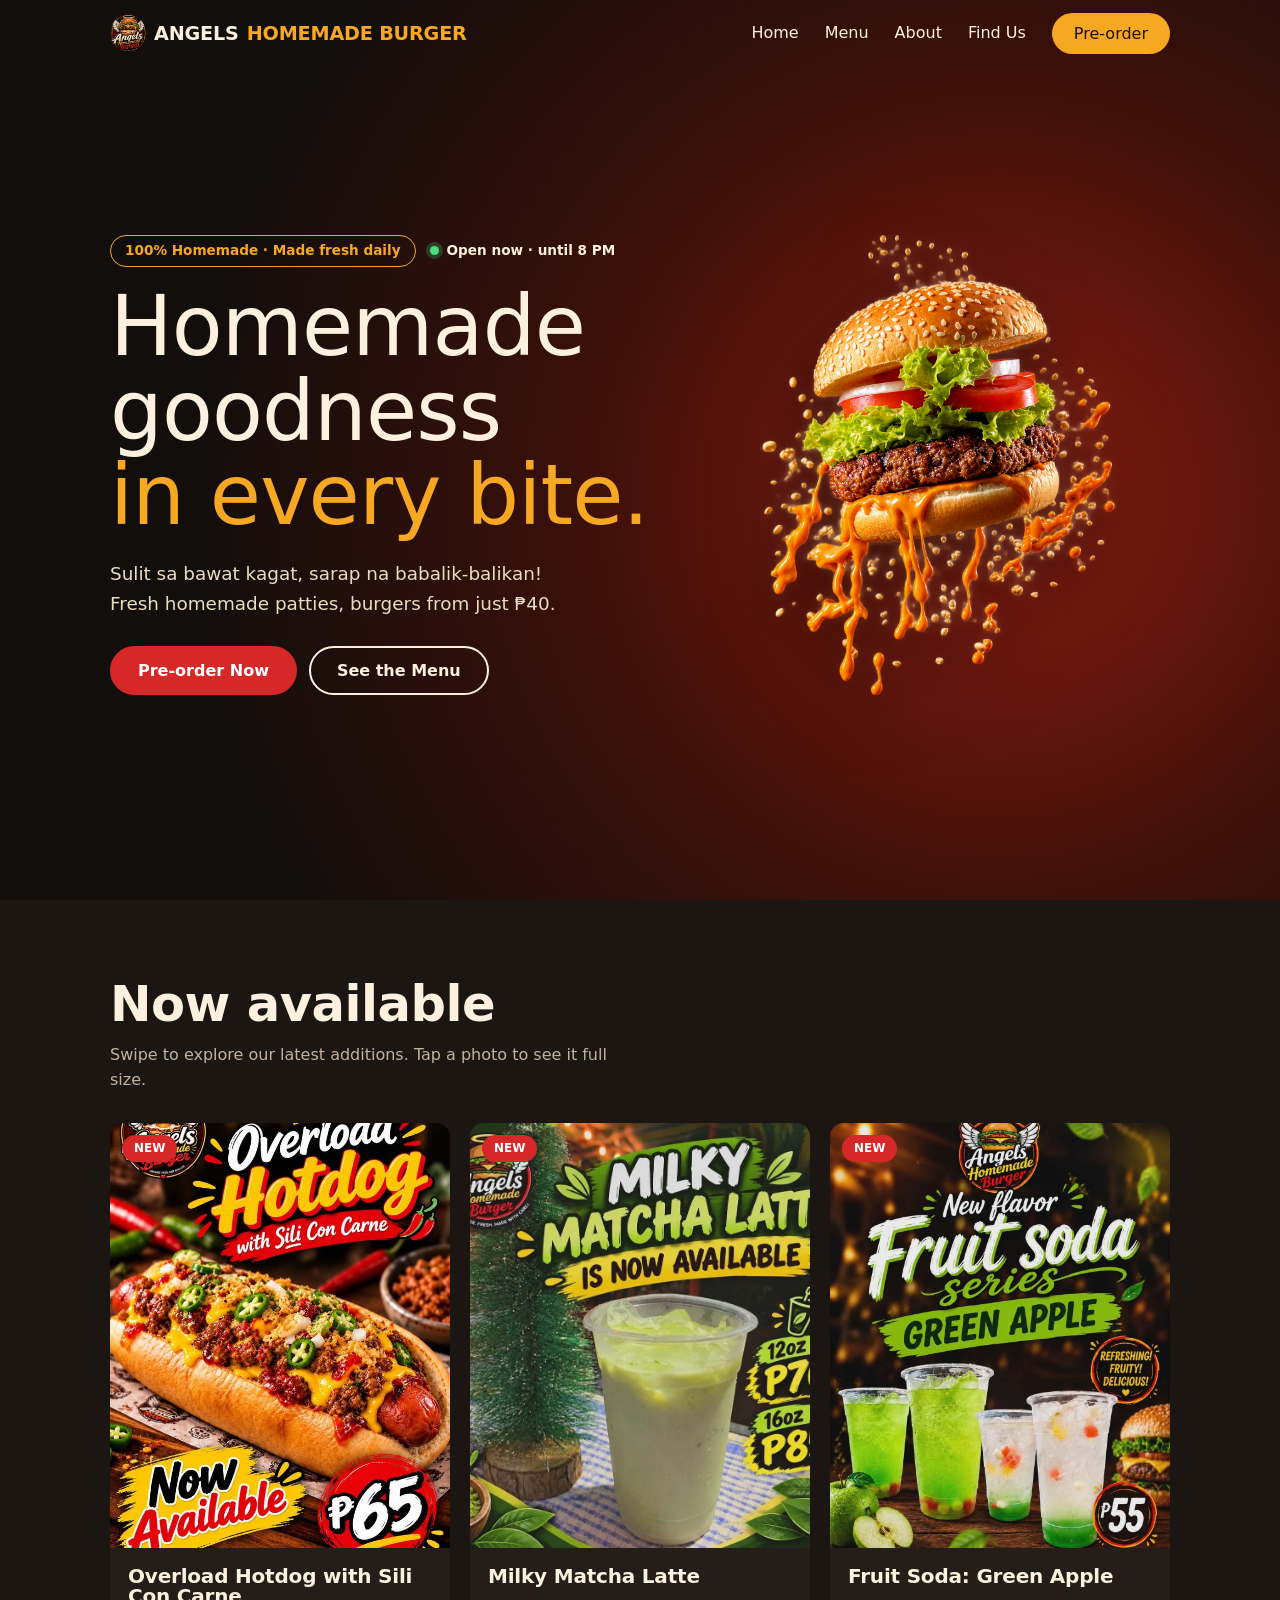
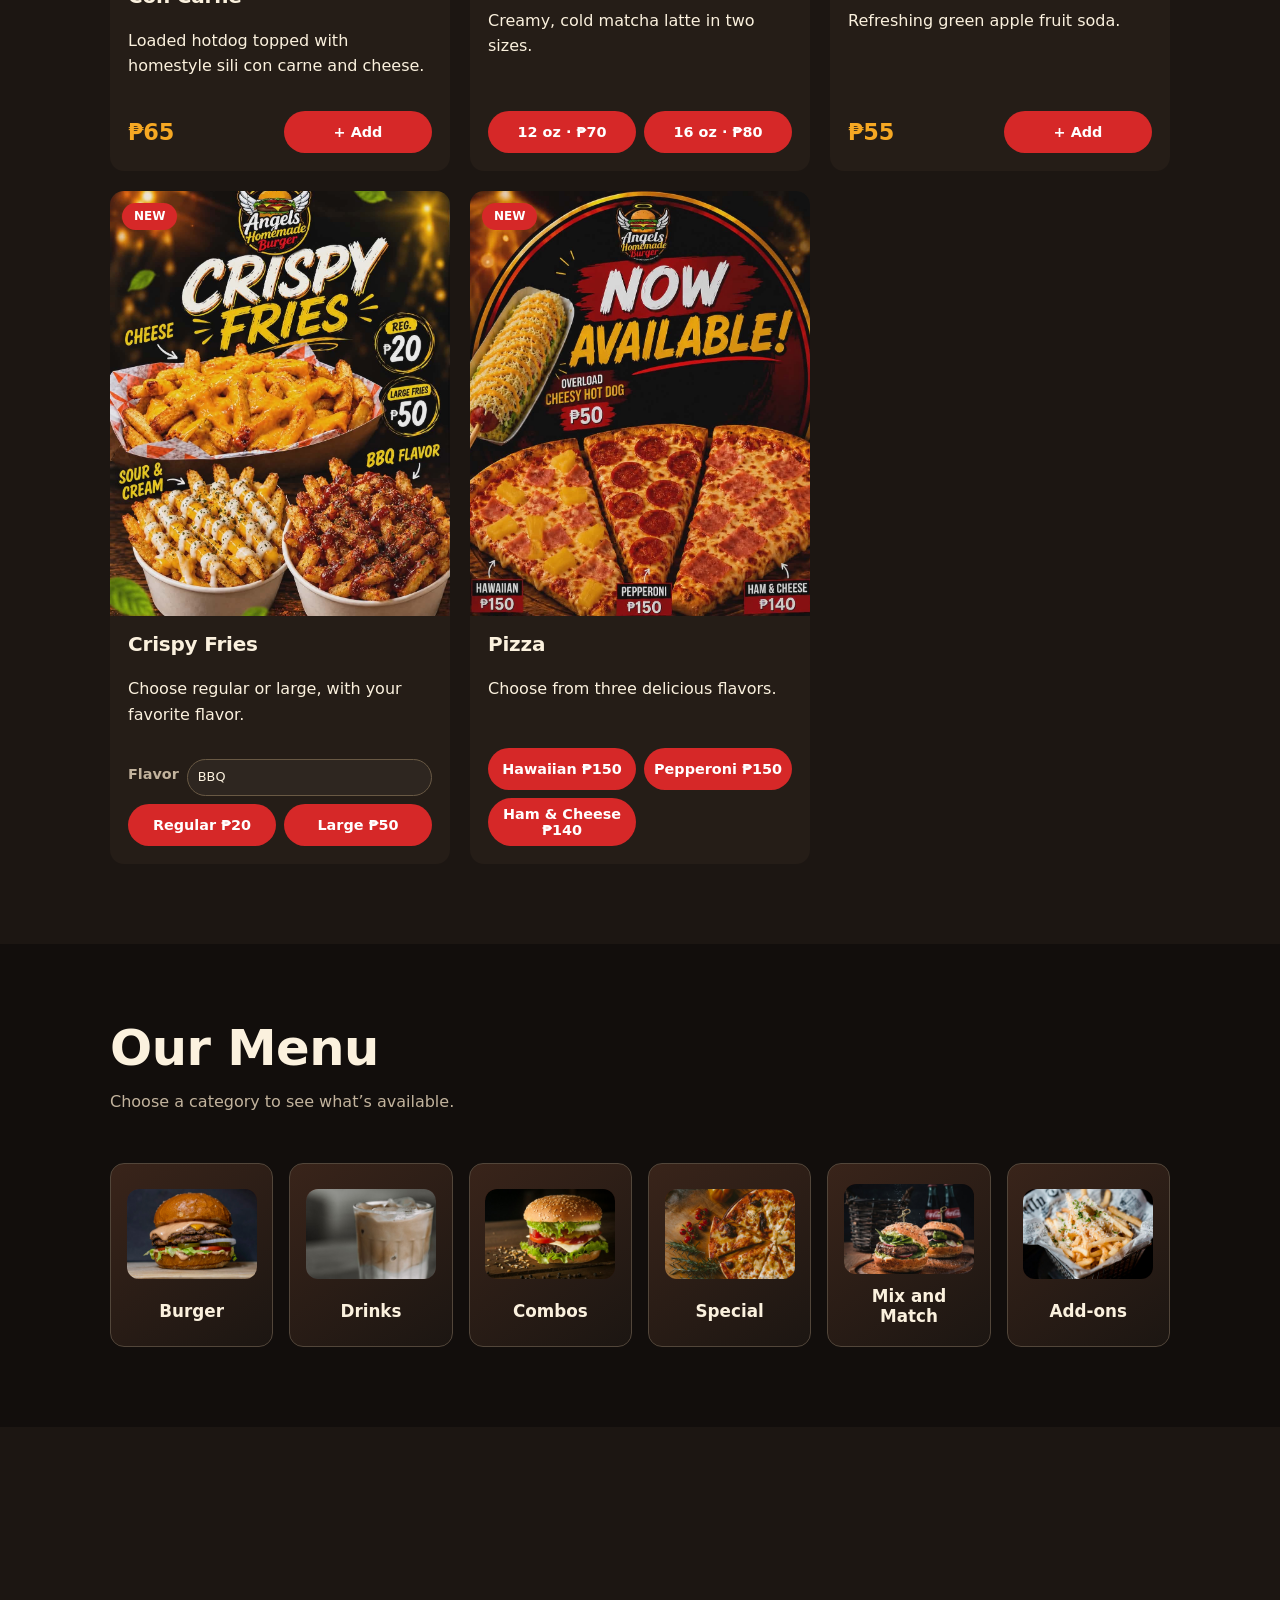
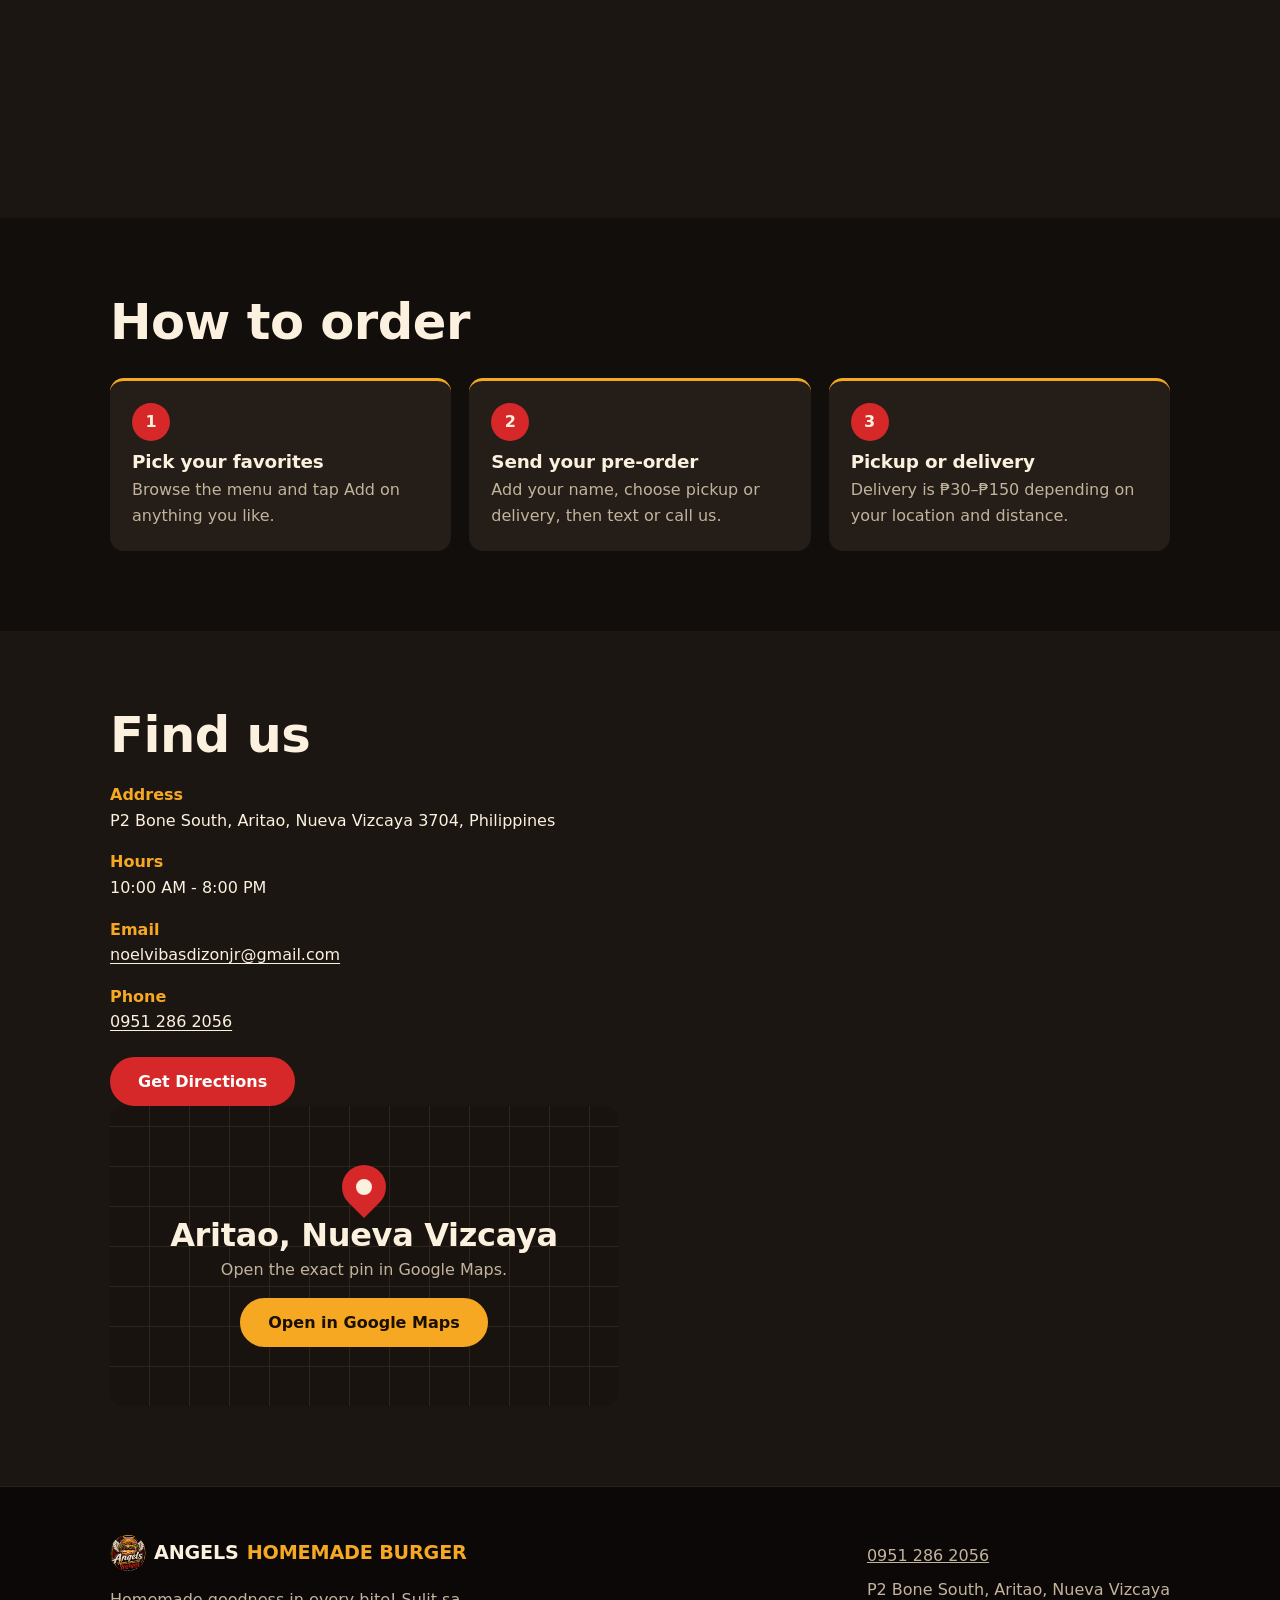
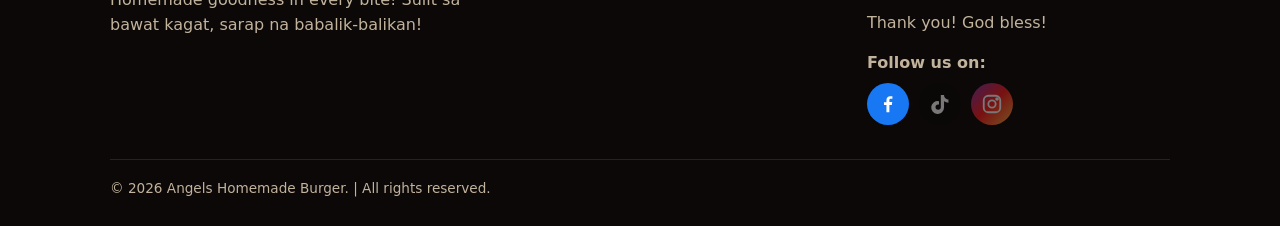
==== commit 5ac63b2f: "update" ====
--- a/index.html
+++ b/index.html
@@ -293,7 +293,6 @@
    <li><b>Hours</b>10:00 AM - 8:00 PM</li>
    <li><b>Email</b><a href="mailto:noelvibasdizonjr@gmail.com">noelvibasdizonjr@gmail.com</a></li>
    <li><b>Phone</b><a href="tel:+639512862056">0951 286 2056</a></li>
-   <li><b>Facebook</b><a href="https://www.facebook.com/share/1HFL8ad2Cn/?mibextid=wwXIfr" target="_blank" rel="noopener noreferrer">Angel's Homemade Burger</a></li>
   </ul>
   <div class="cta"><a class="btn red" href="https://maps.app.goo.gl/hP7mNs8oBj9kKCU67?g_st=ic" target="_blank" rel="noopener noreferrer">Get Directions</a>
  </div>
@@ -304,7 +303,7 @@
 <footer><div class="wrap">
  <div class="fg">
   <div><a class="logo" href="#home"><img class="logo-mark" src="assets/Logo.jpg" alt="">ANGELS <b>HOMEMADE BURGER</b></a><p>Homemade goodness in every bite! Sulit sa bawat kagat, sarap na babalik-balikan!</p></div>
-  <div><p><a href="tel:+639512862056">0951 286 2056</a></p><p>P2 Bone South, Aritao, Nueva Vizcaya</p><p>Thank you! God bless!</p><p id="fbl"></p></div>
+  <div><p><a href="tel:+639512862056">0951 286 2056</a></p><p>P2 Bone South, Aritao, Nueva Vizcaya</p><p>Thank you! God bless!</p><div class="socials"><p class="social-title"><strong>Follow us on:</strong></p><div class="social-links" id="social-links" aria-label="Social media links"></div></div></div>
  </div>
  <div class="copy">© 2026 Angels Homemade Burger. | All rights reserved.</div>
 </div></footer>
--- a/css/styles.css
+++ b/css/styles.css
@@ -18,6 +18,8 @@
 .btn.red:hover{background:#ec3a3a}
 .btn.ghost{background:transparent;color:var(--cream);border-color:var(--cream)}
 .btn.ghost:hover{background:var(--cream);color:#1a0f00}
+.btn.fb{background:#1877f2;border-color:#1877f2;color:#fff}
+.btn.fb:hover{background:#0f5dc1}
 header{position:fixed;inset:0 0 auto 0;z-index:50;padding-top:env(safe-area-inset-top,0px);transition:background .3s}
 header.solid{background:rgba(18,14,12,.96);box-shadow:0 2px 18px rgba(0,0,0,.6)}
 nav{display:flex;align-items:center;justify-content:space-between;height:66px}
@@ -58,6 +60,7 @@
  .hero h1{font-size:clamp(2.8rem,10vw,4.5rem)}
  .hero p{font-size:1rem;margin:14px 0 20px}
 }
+@media(max-width:520px){.hero .cta{flex-direction:column;align-items:flex-start}.hero .cta .btn{display:inline-flex;width:min(100%,176px);min-height:54px;align-items:center;justify-content:center;padding:12px 8px;text-align:center}}
 .head{display:flex;flex-wrap:wrap;justify-content:space-between;align-items:end;gap:20px;margin-bottom:32px}
 .category-grid{display:grid;grid-template-columns:repeat(auto-fit,minmax(150px,1fr));gap:16px}
 .category-tile{min-height:170px;padding:20px 14px;display:grid;place-items:center;gap:12px;background:linear-gradient(145deg,#39241a,#1c1612);border:1px solid #52463a;border-radius:var(--r);color:var(--cream);font:700 1.05rem var(--font);cursor:pointer;transition:transform .2s,border-color .2s,box-shadow .2s}
@@ -135,6 +138,17 @@
 .info{display:grid;gap:16px;margin:22px 0;padding:0;list-style:none}
 .info b{display:block;color:var(--gold)}
 .info a{text-underline-offset:3px}
+.socials{margin-top:14px}
+.social-title{margin:0 0 8px;color:var(--mut)}
+.social-links{display:flex;gap:10px}
+.social-link{display:grid;width:42px;height:42px;place-items:center;border-radius:50%;color:#fff;transition:transform .2s,opacity .2s}
+.social-link:hover{transform:translateY(-3px)}
+.social-link svg{width:22px;height:22px;fill:currentColor}
+.social-facebook{background:#1877f2}
+.social-tiktok{background:#090909}
+.social-instagram{background:linear-gradient(135deg,#833ab4,#fd1d1d,#fcb045)}
+.social-link.is-unset{opacity:.45;cursor:not-allowed}
+.social-link.is-unset:hover{transform:none}
 .mapbox{border-radius:var(--r);min-height:300px;background:repeating-linear-gradient(0deg,transparent 0 39px,#2c241d 39px 40px),repeating-linear-gradient(90deg,transparent 0 39px,#2c241d 39px 40px),#19130f;display:grid;place-items:center;text-align:center;padding:24px}
 .pin{width:44px;height:44px;margin:0 auto 10px;background:var(--red);border-radius:50% 50% 50% 0;transform:rotate(-45deg);display:grid;place-items:center}
 .pin::after{content:"";width:16px;height:16px;background:var(--cream);border-radius:50%}
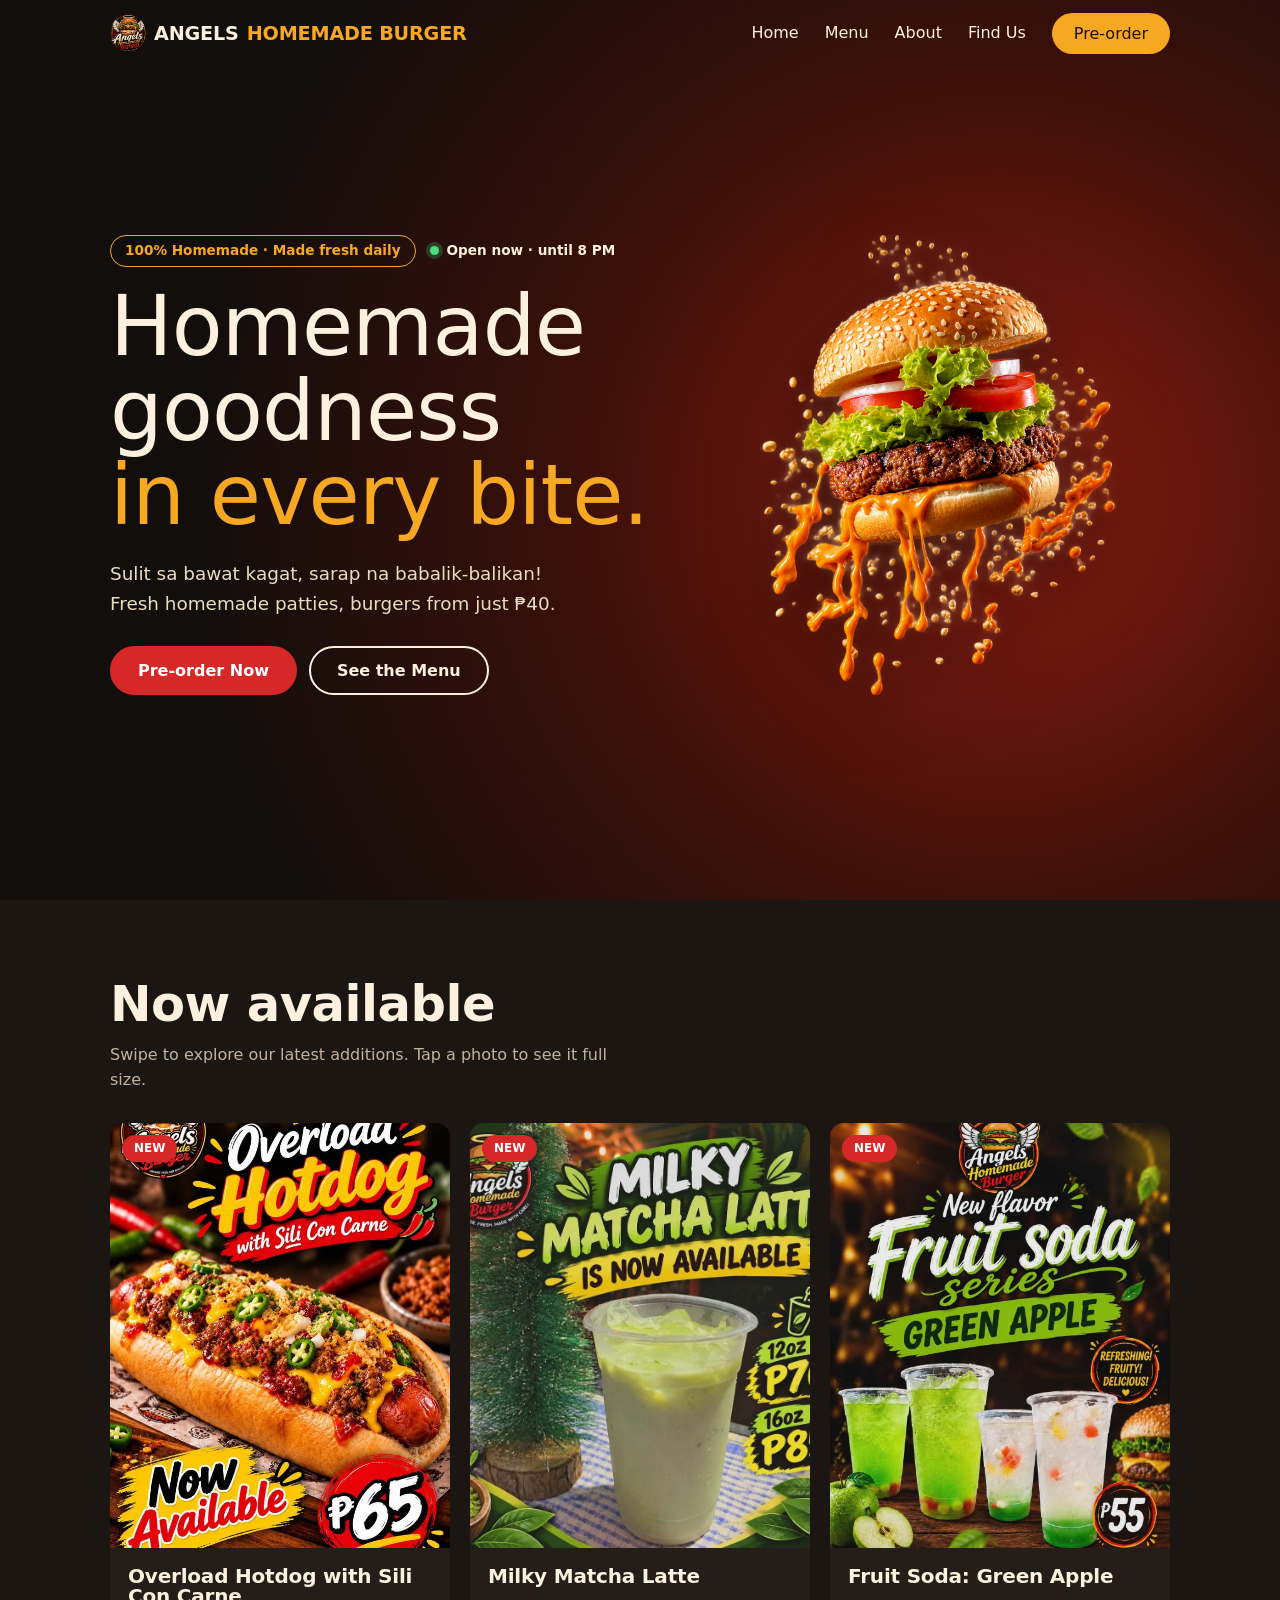
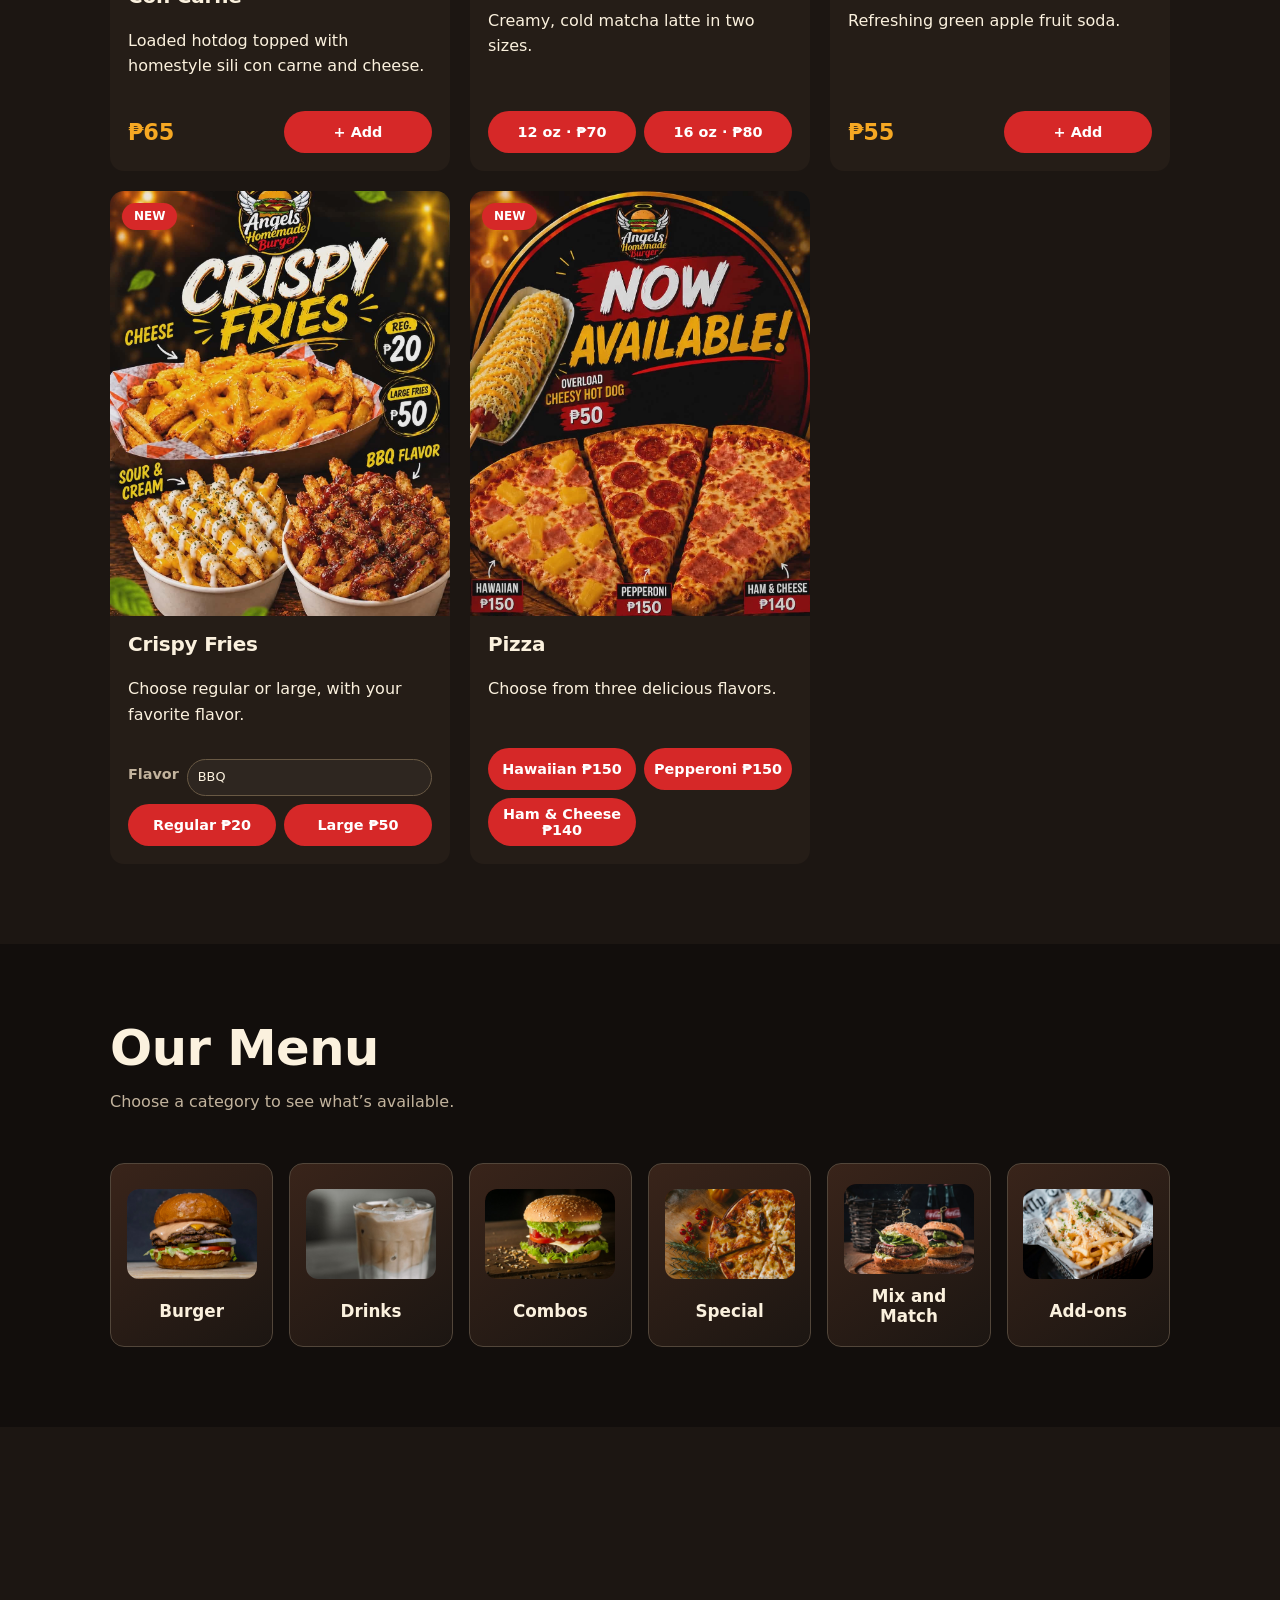
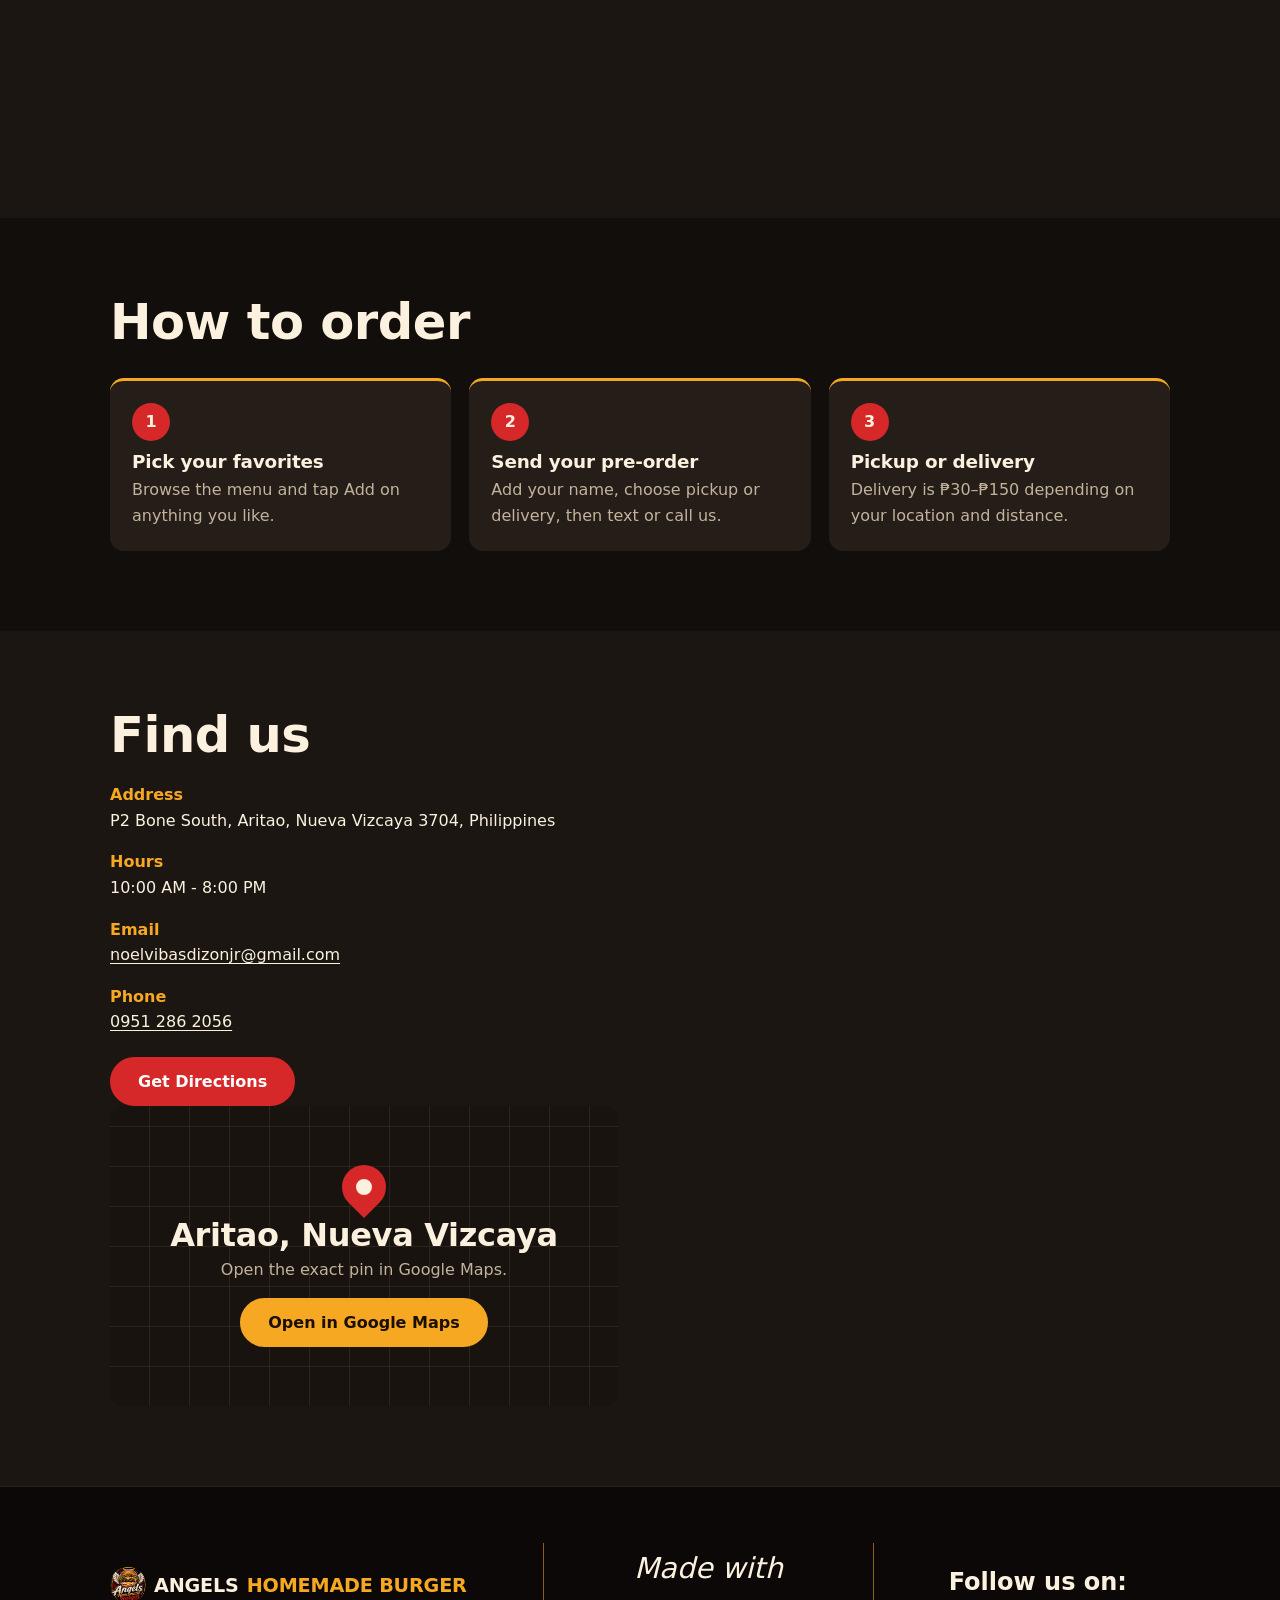
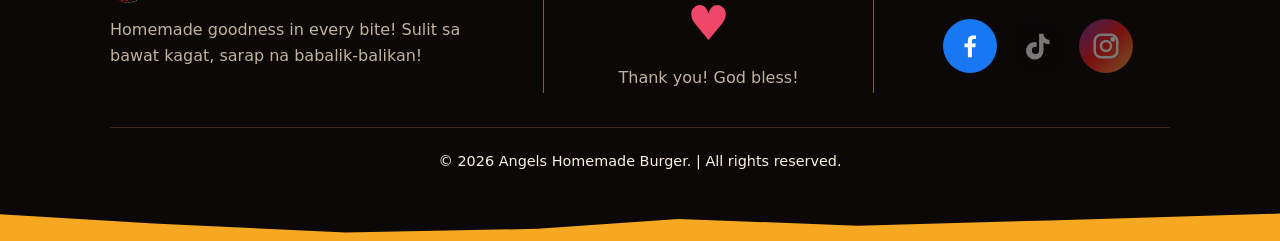
==== commit 0ea15264: "footer" ====
--- a/index.html
+++ b/index.html
@@ -300,10 +300,11 @@
 </div></section>
 </main>
 
-<footer><div class="wrap">
- <div class="fg">
-  <div><a class="logo" href="#home"><img class="logo-mark" src="assets/Logo.jpg" alt="">ANGELS <b>HOMEMADE BURGER</b></a><p>Homemade goodness in every bite! Sulit sa bawat kagat, sarap na babalik-balikan!</p></div>
-  <div><p><a href="tel:+639512862056">0951 286 2056</a></p><p>P2 Bone South, Aritao, Nueva Vizcaya</p><p>Thank you! God bless!</p><div class="socials"><p class="social-title"><strong>Follow us on:</strong></p><div class="social-links" id="social-links" aria-label="Social media links"></div></div></div>
+<footer class="site-footer"><div class="wrap">
+ <div class="footer-main">
+  <div class="footer-brand"><a class="logo" href="#home"><img class="logo-mark" src="assets/Logo.jpg" alt="">ANGELS <b>HOMEMADE BURGER</b></a><p>Homemade goodness in every bite! Sulit sa bawat kagat, sarap na babalik-balikan!</p></div>
+  <div class="footer-message"><p class="tagline">Made with</p><span class="heart" aria-label="love">♥</span><p>Thank you! God bless!</p></div>
+  <div class="footer-social"><p class="social-title"><strong>Follow us on:</strong></p><div class="social-links" id="social-links" aria-label="Social media links"></div></div>
  </div>
  <div class="copy">© 2026 Angels Homemade Burger. | All rights reserved.</div>
 </div></footer>
--- a/css/styles.css
+++ b/css/styles.css
@@ -152,10 +152,34 @@
 .mapbox{border-radius:var(--r);min-height:300px;background:repeating-linear-gradient(0deg,transparent 0 39px,#2c241d 39px 40px),repeating-linear-gradient(90deg,transparent 0 39px,#2c241d 39px 40px),#19130f;display:grid;place-items:center;text-align:center;padding:24px}
 .pin{width:44px;height:44px;margin:0 auto 10px;background:var(--red);border-radius:50% 50% 50% 0;transform:rotate(-45deg);display:grid;place-items:center}
 .pin::after{content:"";width:16px;height:16px;background:var(--cream);border-radius:50%}
-footer{background:#0b0807;padding:48px 0 26px;border-top:1px solid #2a211a}
-.fg{display:flex;flex-wrap:wrap;gap:30px;justify-content:space-between}
-footer p{color:var(--mut);margin:8px 0 0;max-width:36ch}
-.copy{margin-top:34px;padding-top:18px;border-top:1px solid #2a211a;color:var(--mut);font-size:.85rem}
+.site-footer{position:relative;isolation:isolate;overflow:hidden;background:#0b0807;padding:56px 0 68px;border-top:1px solid #2a211a}
+.site-footer::after{content:"";position:absolute;z-index:-1;inset:auto 0 0;height:38px;background:var(--gold);clip-path:polygon(0 30%,12% 54%,27% 78%,42% 68%,53% 42%,67% 60%,82% 46%,100% 28%,100% 100%,0 100%)}
+.footer-main{display:grid;grid-template-columns:1.35fr 1fr 1fr;align-items:center;gap:32px}
+.footer-brand,.footer-message,.footer-social{min-height:150px;display:flex;flex-direction:column;justify-content:center}
+.footer-brand{padding-right:28px}
+.footer-brand .logo{align-self:flex-start}
+.footer-brand p,.footer-message p{color:var(--mut);margin:14px 0 0;max-width:36ch}
+.footer-message,.footer-social{border-left:1px solid rgba(246,168,35,.55);padding-left:32px}
+.footer-message{align-items:center;text-align:center}
+.footer-message .tagline{margin:0;color:var(--cream);font-size:1.8rem;font-style:italic}
+.footer-message .heart{margin:8px 0;color:#f04768;font-size:3rem;line-height:1}
+.footer-message p:last-child{margin-top:10px}
+.footer-social{align-items:center}
+.footer-social .social-title{margin:0 0 18px;color:var(--cream);font-size:1.5rem}
+.footer-social .social-links{gap:14px}
+.footer-social .social-link{width:54px;height:54px}
+.footer-social .social-link svg{width:30px;height:30px}
+.copy{position:relative;margin-top:34px;padding:22px 0 0;border-top:1px solid #3a2b18;color:var(--cream);font-size:.9rem;text-align:center}
+@media(max-width:700px){
+ .site-footer{padding:42px 0 58px}
+ .footer-main{grid-template-columns:1fr;gap:24px}
+ .footer-brand,.footer-message,.footer-social{min-height:0;padding:0;border-left:0;text-align:center;align-items:center}
+ .footer-brand .logo{align-self:center}
+ .footer-brand p{margin:12px auto 0}
+ .footer-message{border-top:1px solid rgba(246,168,35,.55);padding-top:22px}
+ .footer-social{border-top:1px solid rgba(246,168,35,.55);padding-top:22px}
+ .copy{margin-top:24px}
+}
 .toast{position:fixed;left:50%;bottom:calc(24px + env(safe-area-inset-bottom,0px));translate:-50% 30px;background:var(--cream);color:#1a0f00;padding:11px 20px;border-radius:999px;font-weight:700;opacity:0;pointer-events:none;transition:.3s;z-index:90}
 .toast.show{opacity:1;translate:-50% 0}
 .fab{position:fixed;right:16px;bottom:calc(18px + env(safe-area-inset-bottom,0px));z-index:60;display:none}
@@ -208,3 +232,21 @@
 .map-title{font-size:2rem}.map-lead{margin:6px auto 16px}
 .each{color:var(--mut)}
 noscript .note{padding-top:90px}
+
+.tagline {
+  font-size: 14px;
+  color: #c2b39d;
+  text-align: justify;
+}
+
+.heart {
+  color: #ff4d6d;
+  font-size: 18px;
+  display: inline-block;
+  animation: heartbeat 1s infinite;
+}
+
+@keyframes heartbeat {
+  0%, 100% { transform: scale(1); }
+  50% { transform: scale(1.2); }
+}
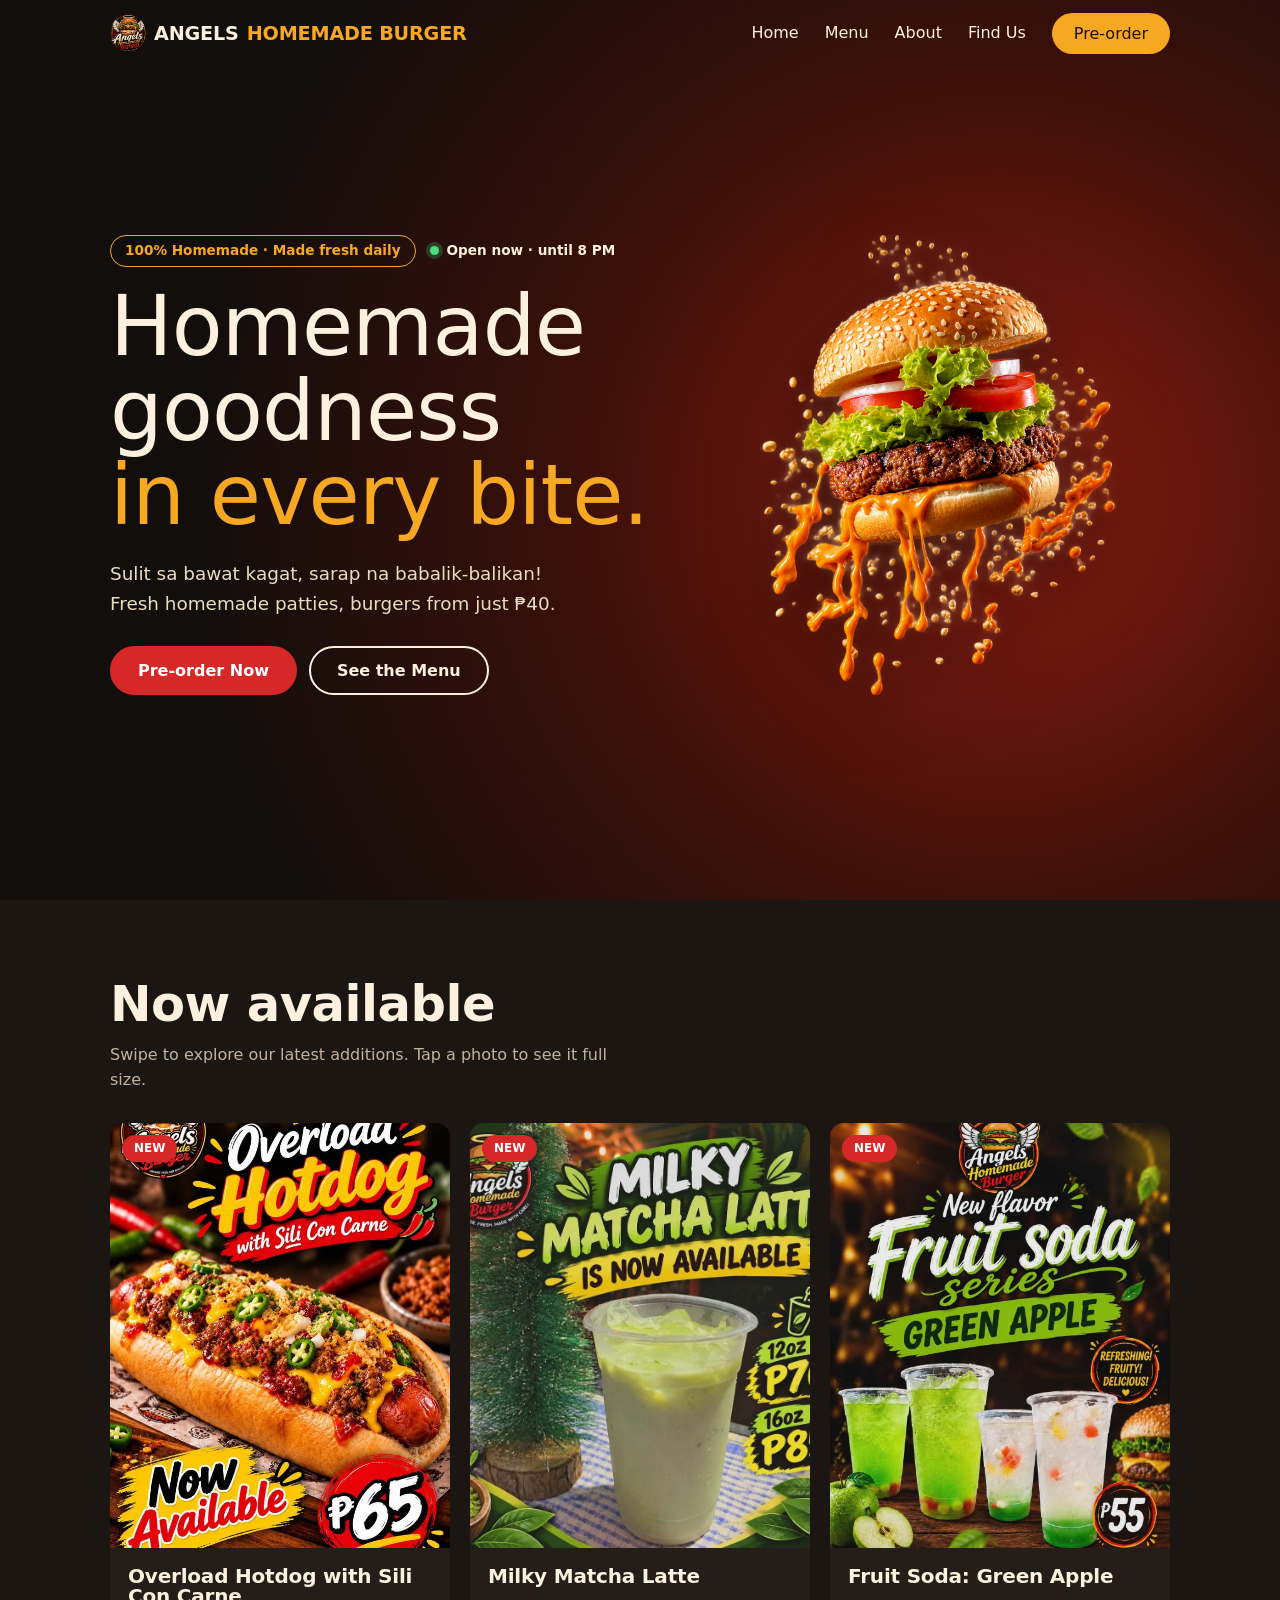
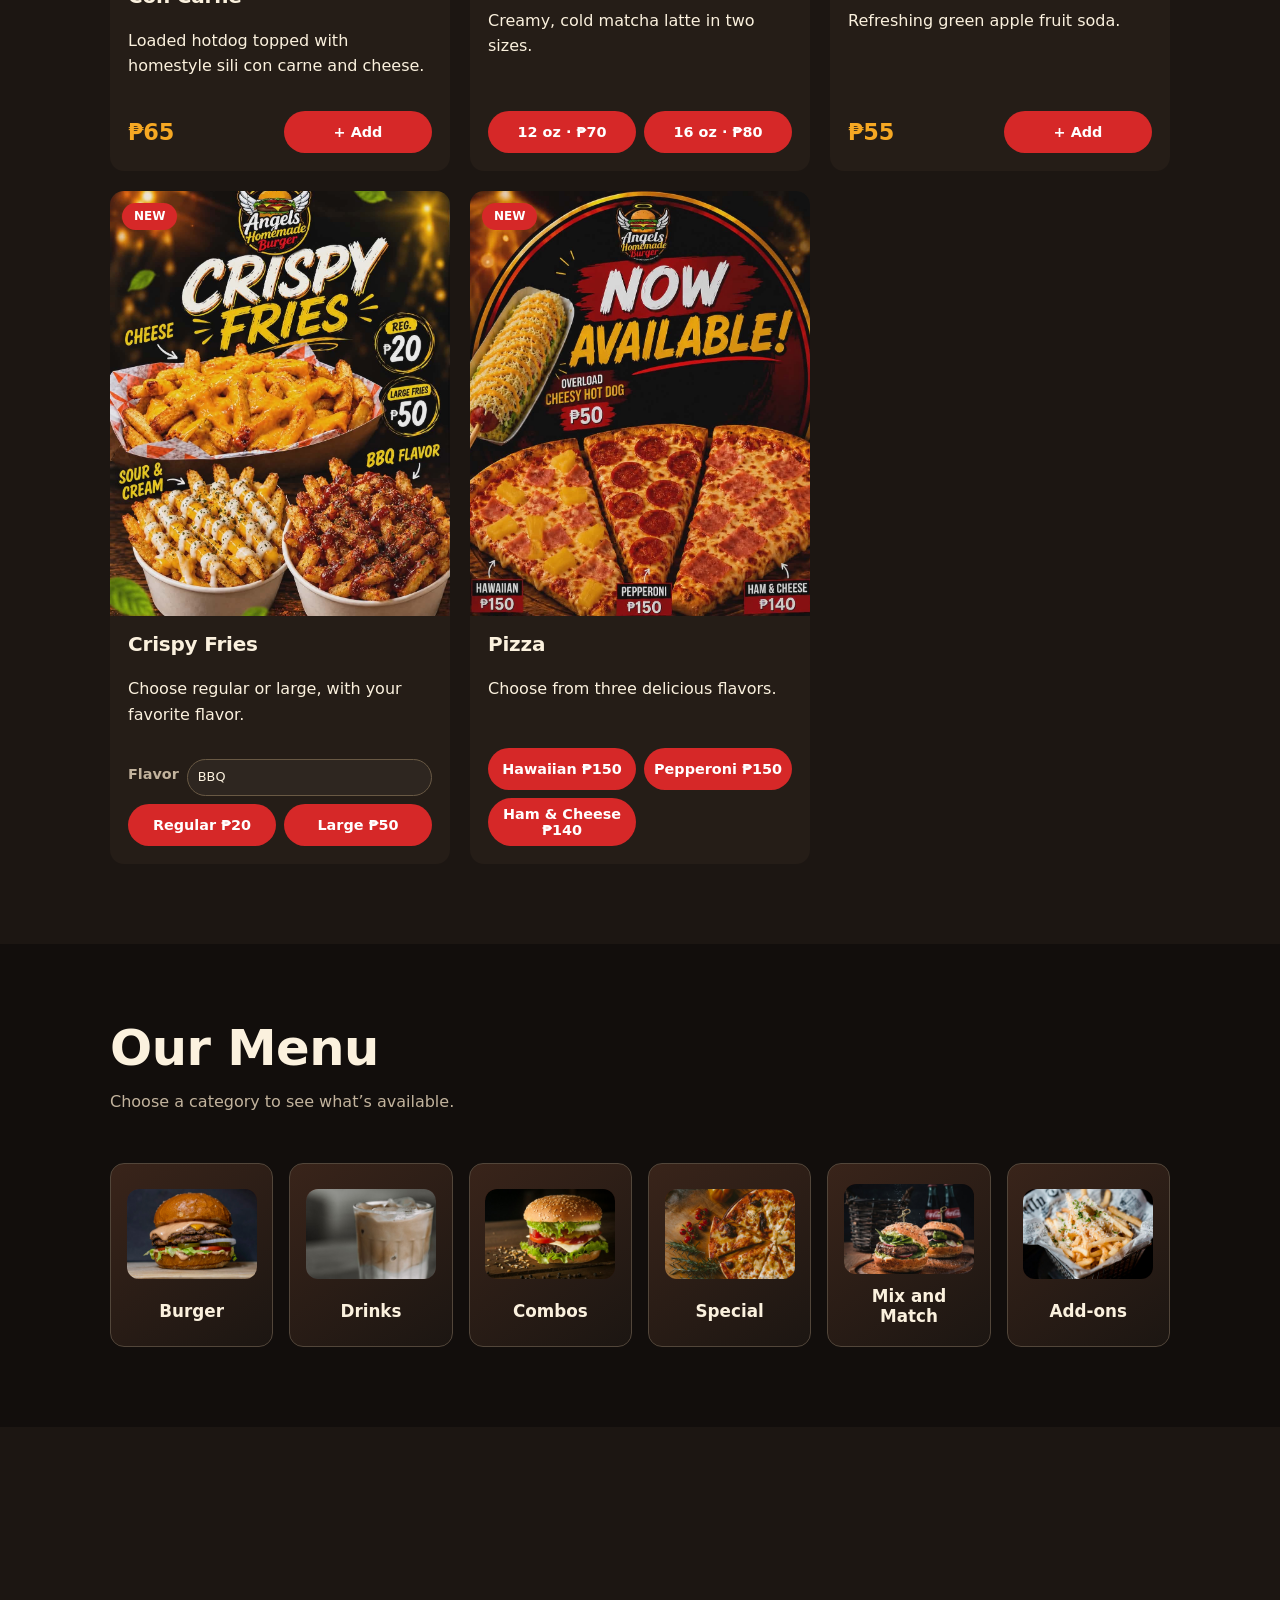
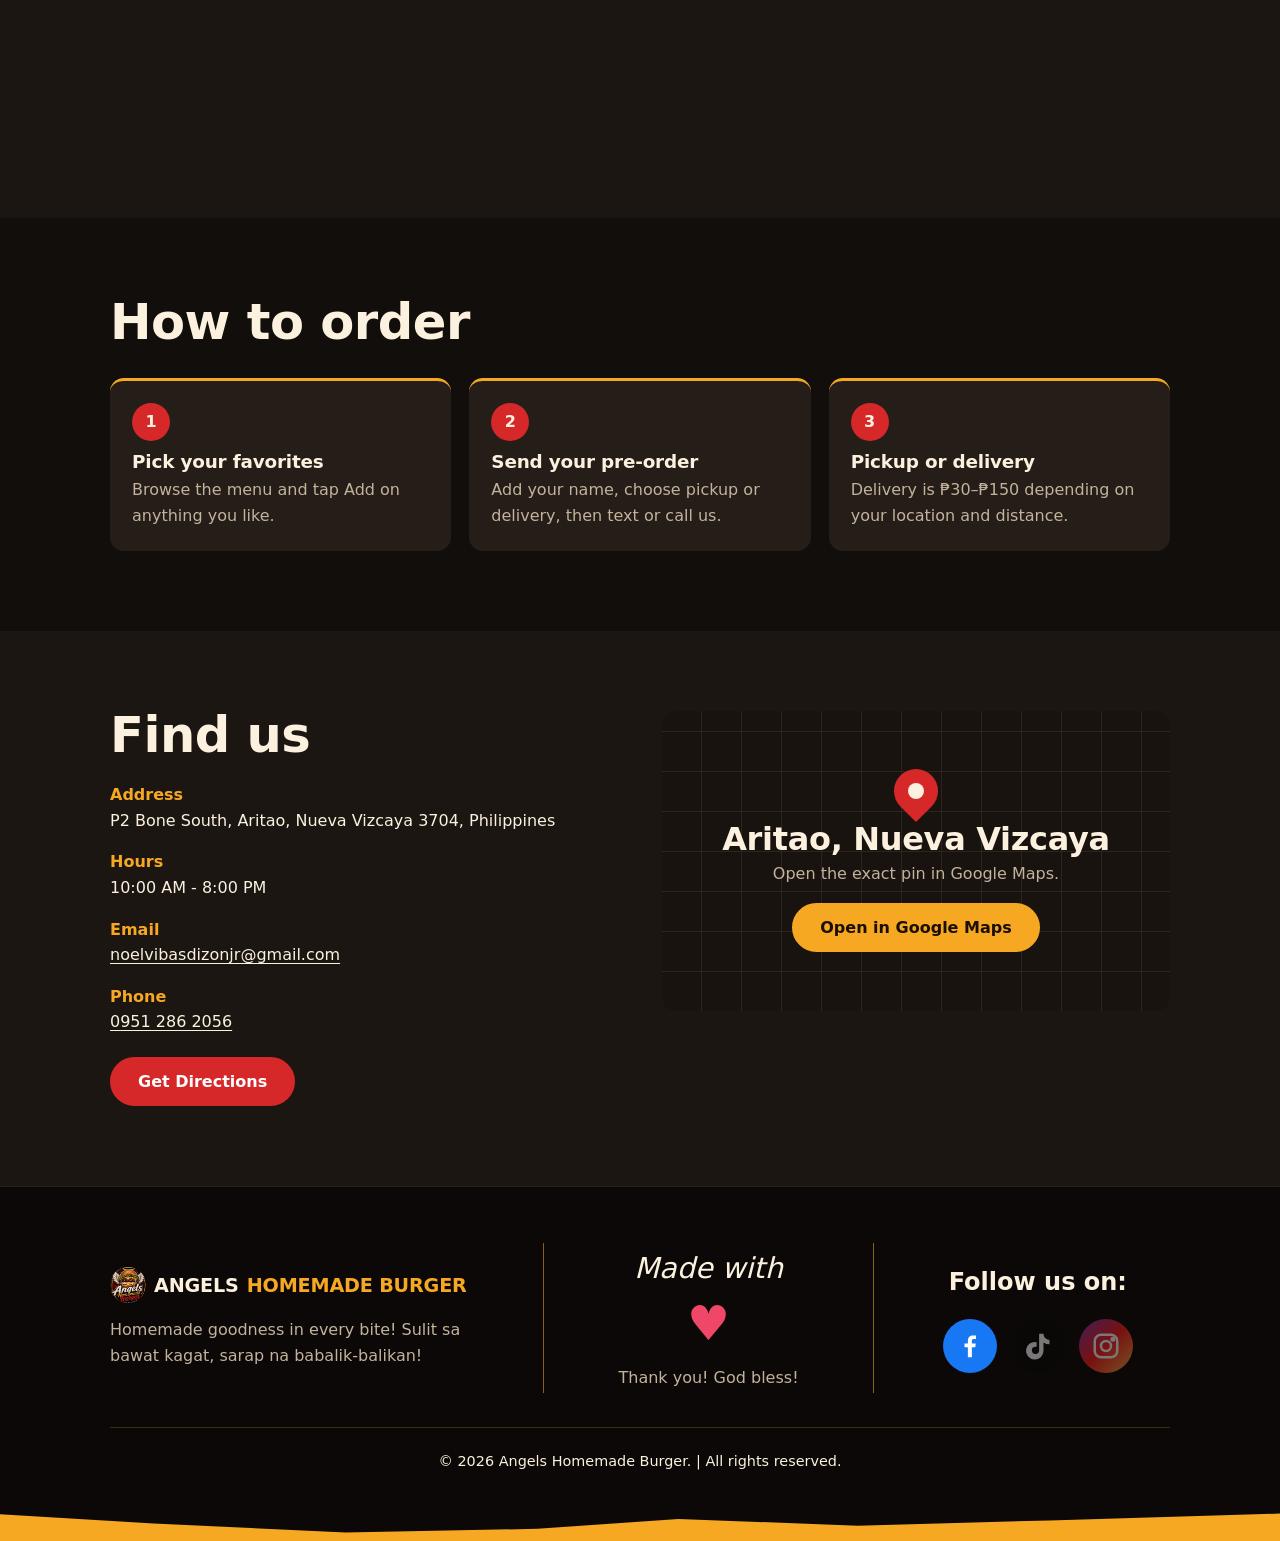
==== commit 6abc2a84: "updated" ====
--- a/index.html
+++ b/index.html
@@ -1,338 +1,847 @@
 <!DOCTYPE html>
 <html lang="en">
 <head>
-<meta charset="utf-8">
-<meta http-equiv="Content-Security-Policy" content="default-src 'self'; script-src 'self'; style-src 'self' https://fonts.googleapis.com; font-src https://fonts.gstatic.com; img-src 'self' data:; connect-src 'none'; object-src 'none'; base-uri 'none'; form-action 'none'; upgrade-insecure-requests">
-<meta name="referrer" content="strict-origin-when-cross-origin">
-<meta name="format-detection" content="telephone=no">
-<meta name="viewport" content="width=device-width, initial-scale=1, viewport-fit=cover">
-<title>Angels Homemade Burger | Aritao, Nueva Vizcaya</title>
-<meta name="description" content="Angels Homemade Burger in Aritao, Nueva Vizcaya. Fresh homemade patties from ₱40. Pre-order by call or text: 0951 286 2056.">
-<meta name="theme-color" content="#120e0c">
-<meta property="og:title" content="Angels Homemade Burger | Aritao, Nueva Vizcaya">
-<meta property="og:description" content="Fresh homemade burgers from ₱40. Pre-order by text or call: 0951 286 2056.">
-<meta property="og:type" content="restaurant">
-<meta property="og:image" content="assets/Logo.jpg">
-<link rel="icon" href="assets/Logo.jpg">
-<script type="application/ld+json">{"@context":"https://schema.org","@type":"FastFoodRestaurant","name":"Angels Homemade Burger","telephone":"+639512862056","priceRange":"₱","servesCuisine":"Burgers","image":"assets/Logo.jpg","address":{"@type":"PostalAddress","streetAddress":"P2 Bone South","addressLocality":"Aritao","addressRegion":"Nueva Vizcaya","postalCode":"3704","addressCountry":"PH"},"openingHours":"Mo-Su 10:00-20:00","sameAs":["https://www.facebook.com/share/1HFL8ad2Cn/?mibextid=wwXIfr"]}</script>
-<link href="https://fonts.googleapis.com/css2?family=Poppins:wght@400;500;600;700;800&display=swap" rel="stylesheet">
-<link rel="stylesheet" href="css/styles.css">
+  <meta charset="utf-8">
+  <meta http-equiv="Content-Security-Policy" content="default-src 'self'; script-src 'self'; style-src 'self' https://fonts.googleapis.com; font-src https://fonts.gstatic.com; img-src 'self' data:; connect-src 'none'; object-src 'none'; base-uri 'none'; form-action 'none'; upgrade-insecure-requests">
+  <meta name="referrer" content="strict-origin-when-cross-origin">
+  <meta name="format-detection" content="telephone=no">
+  <meta name="viewport" content="width=device-width, initial-scale=1, viewport-fit=cover">
+  <title>Angels Homemade Burger | Aritao, Nueva Vizcaya</title>
+  <meta name="description" content="Angels Homemade Burger in Aritao, Nueva Vizcaya. Fresh homemade patties from ₱40. Pre-order by call or text: 0951 286 2056.">
+  <meta name="theme-color" content="#120e0c">
+  <meta property="og:title" content="Angels Homemade Burger | Aritao, Nueva Vizcaya">
+  <meta property="og:description" content="Fresh homemade burgers from ₱40. Pre-order by text or call: 0951 286 2056.">
+  <meta property="og:type" content="restaurant">
+  <meta property="og:image" content="assets/Logo.jpg">
+  <link rel="icon" href="assets/Logo.jpg">
+
+  <script type="application/ld+json">
+  {
+    "@context": "https://schema.org",
+    "@type": "FastFoodRestaurant",
+    "name": "Angels Homemade Burger",
+    "telephone": "+639512862056",
+    "priceRange": "₱",
+    "servesCuisine": "Burgers",
+    "image": "assets/Logo.jpg",
+    "address": {
+      "@type": "PostalAddress",
+      "streetAddress": "P2 Bone South",
+      "addressLocality": "Aritao",
+      "addressRegion": "Nueva Vizcaya",
+      "postalCode": "3704",
+      "addressCountry": "PH"
+    },
+    "openingHours": "Mo-Su 10:00-20:00",
+    "sameAs": ["https://www.facebook.com/share/1HFL8ad2Cn/?mibextid=wwXIfr"]
+  }
+  </script>
+
+  <link href="https://fonts.googleapis.com/css2?family=Poppins:wght@400;500;600;700;800&display=swap" rel="stylesheet">
+  <link rel="stylesheet" href="css/styles.css">
 </head>
 <body>
-<noscript><p class="note wrap">The menu and pre-order form need JavaScript. You can still call or text us at 0951 286 2056.</p></noscript>
-<header>
- <div class="wrap"><nav aria-label="Main">
-  <a class="logo" href="#home"><img class="logo-mark" src="assets/Logo.jpg" alt="">ANGELS <b>HOMEMADE BURGER</b></a>
-  <button class="burger" aria-label="Open menu" aria-expanded="false" aria-controls="links"><span class="bun-top"></span><span class="lettuce"></span><span class="patty"></span><span class="cheese"></span><span class="bun-bottom"></span></button>
-  <ul class="links" id="links">
-   <li><a href="#home">Home</a></li>
-   <li><a href="#menu">Menu</a></li>
-   <li><a href="#about">About</a></li>
-   <li><a href="#contact">Find Us</a></li>
-   <li><a class="btn" href="#order" data-open-order>Pre-order</a></li>
-  </ul>
- </nav></div>
-</header>
-
-<main>
-<section class="hero" id="home"><div class="wrap">
- <div>
-  <div class="meta"><span class="badge">100% Homemade · Made fresh daily</span><span class="open" id="openNow" role="status"><i></i><span></span></span></div>
-  <h1>Homemade goodness <span>in every bite.</span></h1>
-  <p>Sulit sa bawat kagat, sarap na babalik-balikan! Fresh homemade patties, burgers from just ₱40.</p>
-  <div class="cta"><a class="btn red" href="#order" data-open-order>Pre-order Now</a><a class="btn ghost" href="#menu">See the Menu</a></div>
- </div>
- <img class="hero-art" src="assets/burger_pic.png" alt="Angels Homemade Burger logo featuring a burger with wings" width="1200" height="1200" fetchpriority="high">
-</div></section>
-
-<section class="alt" id="featured"><div class="wrap">
- <h2>Now available</h2><p class="lead mt-12">Swipe to explore our latest additions. Tap a photo to see it full size.</p>
- <div class="feat" role="region" aria-label="Featured menu items" tabindex="0">
-  <article class="fcard"><span class="tag">NEW</span><div class="fimg"><img src="assets/hotdog-burger.jpg" alt="Overload Hotdog with Sili Con Carne, now available for 65 pesos" data-op="50% 60%" loading="lazy"></div><div class="in"><h3>Overload Hotdog with Sili Con Carne</h3><p>Loaded hotdog topped with homestyle sili con carne and cheese.</p><div class="fbtns"><span class="price">₱65</span><button class="add" data-add="hotdog" aria-label="Add Overload Hotdog to order">+ Add</button></div></div></article>
-  <article class="fcard"><span class="tag">NEW</span><div class="fimg"><img src="assets/milktea.jpg" alt="Milky Matcha Latte, 12 oz ₱70 and 16 oz ₱80" data-op="50% 70%" loading="lazy"></div><div class="in"><h3>Milky Matcha Latte</h3><p>Creamy, cold matcha latte in two sizes.</p><div class="fbtns"><button class="add" data-add="matcha-12" aria-label="Add 12 oz Milky Matcha Latte">12 oz · ₱70</button><button class="add" data-add="matcha-16" aria-label="Add 16 oz Milky Matcha Latte">16 oz · ₱80</button></div></div></article>
-  <article class="fcard"><span class="tag">NEW</span><div class="fimg"><img src="assets/fruit_soda.jpg" alt="Green Apple Fruit Soda, ₱55" loading="lazy"></div><div class="in"><h3>Fruit Soda: Green Apple</h3><p>Refreshing green apple fruit soda.</p><div class="fbtns"><span class="price">₱55</span><button class="add" data-add="fruit-soda-green-apple" aria-label="Add Green Apple Fruit Soda to order">+ Add</button></div></div></article>
-  <article class="fcard"><span class="tag">NEW</span><div class="fimg"><img src="assets/crispy_fries.jpg" alt="Crispy fries: regular ₱20 or large ₱50" loading="lazy"></div><div class="in"><h3>Crispy Fries</h3><p>Choose regular or large, with your favorite flavor.</p><div class="fbtns"><div class="fries-option"><label class="fries-choice" for="featured-fries-flavor">Flavor</label><select id="featured-fries-flavor" class="fries-flavor" aria-label="Choose Crispy Fries flavor"><option value="BBQ">BBQ</option><option value="Sour Cream">Sour Cream</option><option value="Cheese">Cheese</option></select></div><button class="add" data-add="fries-regular" aria-label="Add regular Crispy Fries to order">Regular ₱20</button><button class="add" data-add="fl" aria-label="Add large Crispy Fries to order">Large ₱50</button></div></div></article>
-  <article class="fcard"><span class="tag">NEW</span><div class="fimg"><img src="assets/pizza.jpg" alt="Pizza: Hawaiian ₱150, Pepperoni ₱150, or Ham and Cheese ₱140" loading="lazy"></div><div class="in"><h3>Pizza</h3><p>Choose from three delicious flavors.</p><div class="fbtns"><button class="add" data-add="pizza-hawaiian" aria-label="Add Hawaiian Pizza to order">Hawaiian ₱150</button><button class="add" data-add="pizza-pepperoni" aria-label="Add Pepperoni Pizza to order">Pepperoni ₱150</button><button class="add" data-add="pizza-ham-cheese" aria-label="Add Ham and Cheese Pizza to order">Ham &amp; Cheese ₱140</button></div></div></article>
- </div>
-</div></section>
-
-<section id="menu"><div class="wrap">
-  <div class="head"><div><h2>Our Menu</h2><p class="lead">Choose a category to see what’s available.</p></div></div>
-  <!--
-  HOW TO EDIT THE MENU (no coding needed)
-  - Photo: inside a card, find <img alt="..."> and add src="your-photo.jpg" -> <img src="your-photo.jpg" alt="...">
-  - Price: change the number in data-p="40" on the <article> line.
-  - Name / description / category: edit data-n, data-c and the text inside the card.
-  - New item: copy a whole <article> ... </article> block, paste it below the last one, and change data-id to a new unique word.
-  - Categories: use Burger, Drinks, Combos, Special, Mix and Match or Add-ons in data-c and the cat label.
-  -->
-  <div class="category-grid category-view" id="category-view" aria-label="Menu categories"></div>
-  <div class="products-view" id="products-view" hidden>
-    <div class="products-head"><button class="back-categories" id="back-categories" type="button">Menu</button><h3 id="category-title"></h3></div>
-  <div class="grid" id="dishes">
-
-    <article class="card" data-id="classic" data-n="Classic Burger" data-c="Burger" data-p="40">
-    <div class="pic" data-e="🍔"><img src="assets/classic_burger.jpg" alt="Classic Burger" loading="lazy" width="400" height="300"></div>
-    <div class="in"><span class="cat">Burger</span><h3>Classic Burger</h3><p>Homemade patty, bun, sauce and toppings.</p>
-      <div class="row"><span class="price"></span><button class="add" data-add="classic" aria-label="Add Classic Burger to order">+ Add</button></div></div>
-    </article>
-    <article class="card" data-id="egg" data-n="Burger with Egg" data-c="Burger" data-p="50">
-    <div class="pic" data-e="🍔"><img src="assets/egg_burger.jpg" alt="Burger with Egg" loading="lazy" width="400" height="300"></div>
-    <div class="in"><span class="cat">Burger</span><h3>Burger with Egg</h3><p>Homemade patty, egg, sauce and toppings.</p>
-      <div class="row"><span class="price"></span><button class="add" data-add="egg" aria-label="Add Burger with Egg to order">+ Add</button></div></div>
-    </article>
-    <article class="card" data-id="cheese" data-n="Burger with Cheese" data-c="Burger" data-p="50">
-    <div class="pic" data-e="🧀"><img src="assets/cheese_burger.jpg" alt="Burger with Cheese" loading="lazy" width="400" height="300"></div>
-    <div class="in"><span class="cat">Burger</span><h3>Burger with Cheese</h3><p>Homemade patty, melted cheese, sauce and toppings.</p>
-      <div class="row"><span class="price"></span><button class="add" data-add="cheese" aria-label="Add Burger with Cheese to order">+ Add</button></div></div>
-    </article>
-    <article class="card" data-id="ec" data-n="Burger Egg + Cheese" data-c="Burger" data-p="55">
-    <div class="pic" data-e="🍔"><img src="assets/cheese_burger_egg.jpg" alt="Burger Egg + Cheese" loading="lazy" width="400" height="300"></div>
-    <div class="in"><span class="cat">Burger</span><h3>Burger Egg + Cheese</h3><p>Homemade patty, egg, cheese, sauce and toppings.</p>
-      <div class="row"><span class="price"></span><button class="add" data-add="ec" aria-label="Add Burger Egg + Cheese to order">+ Add</button></div></div>
-    </article>
-
-    <article class="card" data-id="bf" data-n="Burger + Fries" data-c="Combos" data-p="65">
-    <div class="pic" data-e="🍟"><img src="assets/combo_burger_fries.jpg" alt="Burger + Fries" loading="lazy" width="400" height="300"></div>
-    <div class="in"><span class="cat">Combos</span><h3>Burger + Fries</h3><p>Classic burger with a serving of fries.</p>
-      <div class="row"><span class="price"></span><button class="add" data-add="bf" aria-label="Add Burger + Fries to order">+ Add</button></div></div>
-    </article>
-    <article class="card" data-id="bef" data-n="Burger with Egg + Fries" data-c="Combos" data-p="70">
-    <div class="pic" data-e="🍟"><img src="assets/combo_egg_burger_fries.jpg" alt="Burger with Egg + Fries" loading="lazy" width="400" height="300"></div>
-    <div class="in"><span class="cat">Combos</span><h3>Burger with Egg + Fries</h3><p>Burger with egg, plus fries.</p>
-      <div class="row"><span class="price"></span><button class="add" data-add="bef" aria-label="Add Burger with Egg + Fries to order">+ Add</button></div></div>
-    </article>
-    <article class="card" data-id="bfd" data-n="Burger Egg, Cheese, Fries + Drink" data-c="Combos" data-p="85">
-    <div class="pic" data-e="🥤"><img src="assets/combo_burger_fries_drinks.jpg" alt="Burger Egg, Cheese, Fries + Drink" loading="lazy" width="400" height="300"></div>
-    <div class="in"><span class="cat">Combos</span><h3>Burger Egg, Cheese, Fries + Drink</h3><p>Our fullest meal: egg, cheese, fries and a drink.</p>
-      <div class="row"><span class="price"></span><button class="add" data-add="bfd" aria-label="Add Burger Egg, Cheese, Fries + Drink to order">+ Add</button></div></div>
-    </article>
-
-    <article class="card" data-id="sili" data-n="Sili Con Carne Add-on" data-c="Add-ons" data-p="12">
-    <div class="pic" data-e="🌶️"><img src="assets/chilicon.jpg" alt="Sili Con Carne Add-on" data-op="50% 80%" loading="lazy" width="400" height="300"></div>
-    <div class="in"><span class="cat">Add-ons</span><h3>Sili Con Carne Add-on</h3><p>Angels homestyle sili con carne, added to your burger.</p>
-      <div class="row"><span class="price"></span><button class="add" data-add="sili" aria-label="Add Sili Con Carne Add-on to order">+ Add</button></div></div>
-    </article>
-
-    <article class="card" data-id="fries-regular" data-n="Crispy Fries: Regular" data-c="Add-ons" data-p="20">
-    <div class="pic" data-e="🍟"><img src="assets/fries_small.jpg" alt="Upgrade Fries: Regular" loading="lazy" width="400" height="300"><!-- PHOTO: add src="your-photo.jpg" inside the img tag above --></div>
-    <div class="in"><span class="cat">Add-ons</span><h3>Crispy Fries: Regular</h3><p>Regular crispy fries. Choose your favorite flavor.</p>
-      <div class="row fries-row"><div class="fries-option"><label class="fries-choice" for="regular-fries-flavor">Flavor</label><select id="regular-fries-flavor" class="fries-flavor" aria-label="Choose regular Crispy Fries flavor"><option value="regular">Regular</option><option value="BBQ">BBQ</option><option value="Sour Cream">Sour Cream</option><option value="Cheese">Cheese</option></select></div><span class="price"></span><button class="add" data-add="fries-regular" aria-label="Add regular Crispy Fries to order">+ Add</button></div></div>
-    </article>
-
-    <article class="card" data-id="fl" data-n="Crispy Fries: Large" data-c="Add-ons" data-p="50">
-    <div class="pic" data-e="🍟"><img src="assets/fries_large.jpg" alt="Crispy Fries" loading="lazy" width="400" height="300"></div>
-    <div class="in"><span class="cat">Add-ons</span><h3>Crispy Fries: Large</h3><p>Large crispy fries. Choose your favorite flavor.</p>
-      <div class="row fries-row"><div class="fries-option"><label class="fries-choice" for="large-fries-flavor">Flavor</label><select id="large-fries-flavor" class="fries-flavor" aria-label="Choose large Crispy Fries flavor"><option value="regular">Regular</option><option value="BBQ">BBQ</option><option value="Sour Cream">Sour Cream</option><option value="Cheese">Cheese</option></select></div><span class="price"></span><button class="add" data-add="fl" aria-label="Add large Crispy Fries to order">+ Add</button></div></div>
-    </article>
-
-    <article class="card" data-id="americano" data-n="Americano" data-c="Drinks" data-p="65">
-    <div class="pic" data-e="🥤"><img src="assets/americano.jpg" alt="Americano" loading="lazy" width="400" height="300"></div>
-    <div class="in"><span class="cat">Drinks</span><h3>Americano</h3><p>A smooth coffee classic.</p>
-      <div class="row"><span class="price"></span><button class="add" data-add="americano" aria-label="Add Americano to order">+ Add</button></div></div>
-    </article>
-
-    <article class="card" data-id="fruit-soda-green-apple" data-n="Green Apple Fruit Soda" data-c="Drinks" data-p="55">
-    <div class="pic" data-e="🥤"><img src="assets/green_apple_soda.jpg" alt="Green Apple Fruit Soda" loading="lazy" width="400" height="300"></div>
-    <div class="in"><span class="cat">Drinks</span><h3>Fruit Soda: Green Apple</h3><p>Refreshing green apple fruit soda.</p>
-      <div class="row"><span class="price"></span><button class="add" data-add="fruit-soda-green-apple" aria-label="Add Green Apple Fruit Soda to order">+ Add</button></div></div>
-    </article>
-
-    <article class="card" data-id="ice-caramel" data-n="Iced Caramel" data-c="Drinks" data-p="85">
-    <div class="pic" data-e="🥤"><img src="assets/ice_caramel.jpg" alt="Iced Caramel" loading="lazy" width="400" height="300"></div>
-    <div class="in"><span class="cat">Drinks</span><h3>Iced Caramel</h3><p>Chilled caramel coffee drink.</p>
-      <div class="row"><span class="price"></span><button class="add" data-add="ice-caramel" aria-label="Add Iced Caramel to order">+ Add</button></div></div>
-    </article>
-
-    <article class="card" data-id="iced-latte" data-n="Iced Latte" data-c="Drinks" data-p="80">
-    <div class="pic" data-e="🥤"><img src="assets/iced_latte.jpg" alt="Iced Latte" loading="lazy" width="400" height="300"></div>
-    <div class="in"><span class="cat">Drinks</span><h3>Iced Latte</h3><p>Chilled espresso and milk.</p>
-      <div class="row"><span class="price"></span><button class="add" data-add="iced-latte" aria-label="Add Iced Latte to order">+ Add</button></div></div>
-    </article>
-
-    <article class="card" data-id="lemonade" data-n="Lemonade" data-c="Drinks" data-p="55">
-    <div class="pic" data-e="🥤"><img src="assets/lemonade.jpg" alt="Lemonade" loading="lazy" width="400" height="300"></div>
-    <div class="in"><span class="cat">Drinks</span><h3>Lemonade</h3><p>Refreshing lemonade.</p>
-      <div class="row"><span class="price"></span><button class="add" data-add="lemonade" aria-label="Add Lemonade to order">+ Add</button></div></div>
-    </article>
-
-    <article class="card" data-id="soda-lychee" data-n="Lychee Soda" data-c="Drinks" data-p="55">
-    <div class="pic" data-e="🥤"><img src="assets/soda_lychee.jpg" alt="Lychee Soda" loading="lazy" width="400" height="300"></div>
-    <div class="in"><span class="cat">Drinks</span><h3>Soda: Lychee</h3><p>Refreshing lychee soda.</p>
-      <div class="row"><span class="price"></span><button class="add" data-add="soda-lychee" aria-label="Add Lychee Soda to order">+ Add</button></div></div>
-    </article>
-
-    <article class="card" data-id="milky-chocolate" data-n="Milky Chocolate" data-c="Drinks">
-    <div class="pic" data-e="🥤"><img src="assets/milky_chocolate.jpg" alt="Milky Chocolate" loading="lazy" width="400" height="300"></div>
-    <div class="in"><span class="cat">Drinks</span><h3>Milky Chocolate</h3><p>Creamy milky chocolate drink. Choose a size:</p>
-      <div class="fbtns"><button class="add" data-add="milky-chocolate-12" data-order-name="Milky Chocolate 12 oz" data-price="70" aria-label="Add 12 oz Milky Chocolate to order">12 oz · ₱70</button><button class="add" data-add="milky-chocolate-16" data-order-name="Milky Chocolate 16 oz" data-price="80" aria-label="Add 16 oz Milky Chocolate to order">16 oz · ₱80</button></div></div>
-    </article>
-
-    <article class="card" data-id="milky-mango" data-n="Milky Mango" data-c="Drinks">
-    <div class="pic" data-e="🥤"><img src="assets/milky_mango.jpg" alt="Milky Mango" loading="lazy" width="400" height="300"></div>
-    <div class="in"><span class="cat">Drinks</span><h3>Milky Mango</h3><p>Creamy milky mango drink. Choose a size:</p>
-      <div class="fbtns"><button class="add" data-add="milky-mango-12" data-order-name="Milky Mango 12 oz" data-price="70" aria-label="Add 12 oz Milky Mango to order">12 oz · ₱70</button><button class="add" data-add="milky-mango-16" data-order-name="Milky Mango 16 oz" data-price="80" aria-label="Add 16 oz Milky Mango to order">16 oz · ₱80</button></div></div>
-    </article>
-
-    <article class="card" data-id="milky-strawberry" data-n="Milky Strawberry" data-c="Drinks">
-    <div class="pic" data-e="🥤"><img src="assets/milky_strawberry.jpg" alt="Milky Strawberry" loading="lazy" width="400" height="300"></div>
-    <div class="in"><span class="cat">Drinks</span><h3>Milky Strawberry</h3><p>Creamy milky strawberry drink. Choose a size:</p>
-      <div class="fbtns"><button class="add" data-add="milky-strawberry-12" data-order-name="Milky Strawberry 12 oz" data-price="70" aria-label="Add 12 oz Milky Strawberry to order">12 oz · ₱70</button>
-        <button class="add" data-add="milky-strawberry-16" data-order-name="Milky Strawberry 16 oz" data-price="80" aria-label="Add 16 oz Milky Strawberry to order">16 oz · ₱80</button>
-      </div>
+
+  <noscript>
+    <p class="note wrap">The menu and pre-order form need JavaScript. You can still call or text us at 0951 286 2056.</p>
+  </noscript>
+
+  <header>
+    <div class="wrap">
+      <nav aria-label="Main">
+        <a class="logo" href="#home">
+          <img class="logo-mark" src="assets/Logo.jpg" alt="">ANGELS <b>HOMEMADE BURGER</b>
+        </a>
+        <button class="burger" aria-label="Open menu" aria-expanded="false" aria-controls="links">
+          <span class="bun-top"></span><span class="lettuce"></span><span class="patty"></span><span class="cheese"></span><span class="bun-bottom"></span>
+        </button>
+        <ul class="links" id="links">
+          <li><a href="#home">Home</a></li>
+          <li><a href="#menu">Menu</a></li>
+          <li><a href="#about">About</a></li>
+          <li><a href="#contact">Find Us</a></li>
+          <li><a class="btn" href="#order" data-open-order>Pre-order</a></li>
+        </ul>
+      </nav>
     </div>
-    </article>
-
-    <article class="card" data-id="matcha" data-n="Milky Matcha Latte" data-c="Drinks">
-      <div class="pic" data-e="🍵"><img src="assets/milky_matcha.jpg" alt="Milky Matcha Latte" data-op="50% 70%" loading="lazy" width="400" height="300"></div>
-      <div class="in"><span class="cat">Drinks</span><h3>Milky Matcha</h3><p>Creamy, cold matcha. Choose a size:</p>
-        <div class="fbtns"><button class="add" data-add="matcha-12" data-order-name="Milky Matcha Latte 12 oz" data-price="70" aria-label="Add 12 oz Milky Matcha Latte to order">12 oz · ₱70</button>
-          <button class="add" data-add="matcha-16" data-order-name="Milky Matcha Latte 16 oz" data-price="80" aria-label="Add 16 oz Milky Matcha Latte to order">16 oz · ₱80</button>
-        </div>
-      </div>
-    </article>
-
-    <article class="card" data-id="matcha-strawberry" data-n="Milky Matcha Strawberry" data-c="Drinks">
-      <div class="pic" data-e="🍵"><img src="assets/milky_matcha_strawberry.jpg" alt="Milky Matcha Strawberry" data-op="50% 70%" loading="lazy" width="400" height="300"></div>
-      <div class="in"><span class="cat">Drinks</span><h3>Milky Matcha strawberry</h3><p>Creamy, cold matcha strawberry. Choose a size:</p>
-        <div class="fbtns"><button class="add" data-add="matcha-strawberry-12" data-order-name="Milky Matcha Strawberry 12 oz" data-price="85" aria-label="Add 12 oz Milky Matcha Strawberry to order">12 oz · ₱85</button>
-          <button class="add" data-add="matcha-strawberry-16" data-order-name="Milky Matcha Strawberry 16 oz" data-price="100" aria-label="Add 16 oz Milky Matcha Strawberry to order">16 oz · ₱100</button>
-        </div>
-      </div>
-    </article>
-
-    <article class="card" data-id="matcha-mango" data-n="Milky Matcha Mango" data-c="Drinks">
-      <div class="pic" data-e="🍵"><img src="assets/milky_matcha_mango.jpg" alt="Milky Matcha Mango" data-op="50% 70%" loading="lazy" width="400" height="300"></div>
-      <div class="in"><span class="cat">Drinks</span><h3>Milky Matcha Mango</h3><p>Creamy, cold matcha Mango. Choose a size:</p>
-        <div class="fbtns"><button class="add" data-add="matcha-mango-12" data-order-name="Milky Matcha Mango 12 oz" data-price="85" aria-label="Add 12 oz Milky Matcha Mango to order">12 oz · ₱85</button>
-          <button class="add" data-add="matcha-mango-16" data-order-name="Milky Matcha Mango 16 oz" data-price="100" aria-label="Add 16 oz Milky Matcha Mango to order">16 oz · ₱100</button>
-        </div>
-      </div>
-    </article>
-
-
-    <article class="card" data-id="hotdog" data-n="Overload Hotdog with Sili Con Carne" data-c="Special" data-p="65">
-    <div class="pic" data-e="🌭"><img src="assets/overload_hotdog_chilicon.jpg" alt="Overload Hotdog with Sili Con Carne" data-op="50% 60%" loading="lazy" width="400" height="300"></div>
-    <div class="in"><span class="cat">Special</span><h3>Overload Hotdog with Sili Con Carne</h3><p>Loaded hotdog with homestyle sili con carne and cheese.</p>
-      <div class="row"><span class="price"></span><button class="add" data-add="hotdog" aria-label="Add Overload Hotdog with Sili Con Carne to order">+ Add</button></div></div>
-    </article>
-
-    <article class="card" data-id="pizza-hawaiian" data-n="Hawaiian Pizza" data-c="Special" data-p="150">
-      <div class="pic" data-e="🍕"><img src="assets/pizza_hawaiian.jpg" alt="Hawaiian Pizza" loading="lazy" width="400" height="300"></div>
-      <div class="in"><span class="cat">Special</span><h3>Hawaiian Pizza</h3><p>Hawaiian pizza with ham and pineapple.</p>
-      <div class="row"><span class="price"></span><button class="add" data-add="pizza-hawaiian" aria-label="Add Hawaiian Pizza to order">+ Add</button></div></div>
-    </article>
-
-    <article class="card" data-id="pizza-pepperoni" data-n="Pepperoni Pizza" data-c="Special" data-p="150">
-      <div class="pic" data-e="🍕"><img src="assets/pizza_pepperoni.jpg" alt="Pepperoni Pizza" loading="lazy" width="400" height="300"></div>
-      <div class="in"><span class="cat">Special</span><h3>Pepperoni Pizza</h3><p>Classic pepperoni pizza.</p>
-      <div class="row"><span class="price"></span><button class="add" data-add="pizza-pepperoni" aria-label="Add Pepperoni Pizza to order">+ Add</button></div></div>
-    </article>
-
-    <article class="card" data-id="pizza-ham-cheese" data-n="Ham and Cheese Pizza" data-c="Special" data-p="140">
-      <div class="pic" data-e="🍕"><img src="assets/pizza_ham_cheese.jpg" alt="Ham and Cheese Pizza" loading="lazy" width="400" height="300"></div>
-      <div class="in"><span class="cat">Special</span><h3>Ham and Cheese Pizza</h3><p>Ham and cheese pizza.</p>
-      <div class="row"><span class="price"></span><button class="add" data-add="pizza-ham-cheese" aria-label="Add Ham and Cheese Pizza to order">+ Add</button></div></div>
-    </article>
-
-    <article class="card" data-id="pizza-bacon" data-n="Bacon Pizza" data-c="Special" data-p="160">
-      <div class="pic" data-e="🍕"><img src="assets/pizza_bacon.jpg" alt="Bacon Pizza" loading="lazy" width="400" height="300"></div>
-      <div class="in"><span class="cat">Special</span><h3>Bacon Pizza</h3><p>Delicious bacon pizza.</p>
-      <div class="row"><span class="price"></span><button class="add" data-add="pizza-bacon" aria-label="Add Bacon Pizza to order">+ Add</button></div></div>
-    </article>
-
-    <article class="card" data-id="pizza-beef-mushroom" data-n="Beef and Mushroom Pizza" data-c="Special" data-p="180">
-      <div class="pic" data-e="🍕"><img src="assets/beef_mashrooms.jpg" alt="Beef and Mushroom Pizza" loading="lazy" width="400" height="300"></div>
-      <div class="in"><span class="cat">Special</span><h3>Beef and Mushroom Pizza</h3><p>Delicious beef and mushroom pizza.</p>
-      <div class="row"><span class="price"></span><button class="add" data-add="pizza-beef-mushroom" aria-label="Add Beef and Mushroom Pizza to order">+ Add</button></div></div>
-    </article>
-
-
-  </div>
-
-  <div class="mix-builder" id="mix-builder" aria-labelledby="mix-title" hidden>
-      <h3 id="mix-title">Mix &amp; Match</h3>
-      <p>Choose one main and one side. Every combo is ₱99.</p>
-      <img class="mix-reference" src="assets/mix_and_match.jpg" alt="Mix and Match combo guide: choose Burger Egg, Burger Cheese, or 5-piece Siomai, plus Large Fries, Soda, or Classic Nachos. Starts at ₱99.">
+  </header>
+
+  <main>
+
+    <section class="hero" id="home">
+      <div class="wrap">
+        <div>
+          <div class="meta">
+            <span class="badge">100% Homemade · Made fresh daily</span>
+            <span class="open" id="openNow" role="status"><i></i><span></span></span>
+          </div>
+          <h1>Homemade goodness <span>in every bite.</span></h1>
+          <p>Sulit sa bawat kagat, sarap na babalik-balikan! Fresh homemade patties, burgers from just ₱40.</p>
+          <div class="cta">
+            <a class="btn red" href="#order" data-open-order>Pre-order Now</a>
+            <a class="btn ghost" href="#menu">See the Menu</a>
+          </div>
+        </div>
+        <img class="hero-art" src="assets/burger_pic.png" alt="Angels Homemade Burger logo featuring a burger with wings" width="1200" height="1200" fetchpriority="high">
+      </div>
+    </section>
+
+    <section class="alt" id="featured">
+      <div class="wrap">
+        <h2>Now available</h2>
+        <p class="lead mt-12">Swipe to explore our latest additions. Tap a photo to see it full size.</p>
+        <div class="feat" role="region" aria-label="Featured menu items" tabindex="0">
+
+          <article class="fcard">
+            <span class="tag">NEW</span>
+            <div class="fimg">
+              <img src="assets/hotdog-burger.jpg" alt="Overload Hotdog with Sili Con Carne, now available for 65 pesos" data-op="50% 60%" loading="lazy">
+            </div>
+            <div class="in">
+              <h3>Overload Hotdog with Sili Con Carne</h3>
+              <p>Loaded hotdog topped with homestyle sili con carne and cheese.</p>
+              <div class="fbtns">
+                <span class="price">₱65</span>
+                <button class="add" data-add="hotdog" aria-label="Add Overload Hotdog to order">+ Add</button>
+              </div>
+            </div>
+          </article>
+
+          <article class="fcard">
+            <span class="tag">NEW</span>
+            <div class="fimg">
+              <img src="assets/milktea.jpg" alt="Milky Matcha Latte, 12 oz ₱70 and 16 oz ₱80" data-op="50% 70%" loading="lazy">
+            </div>
+            <div class="in">
+              <h3>Milky Matcha Latte</h3>
+              <p>Creamy, cold matcha latte in two sizes.</p>
+              <div class="fbtns">
+                <button class="add" data-add="matcha-12" aria-label="Add 12 oz Milky Matcha Latte">12 oz · ₱70</button>
+                <button class="add" data-add="matcha-16" aria-label="Add 16 oz Milky Matcha Latte">16 oz · ₱80</button>
+              </div>
+            </div>
+          </article>
+
+          <article class="fcard">
+            <span class="tag">NEW</span>
+            <div class="fimg">
+              <img src="assets/fruit_soda.jpg" alt="Green Apple Fruit Soda, ₱55" loading="lazy">
+            </div>
+            <div class="in">
+              <h3>Fruit Soda: Green Apple</h3>
+              <p>Refreshing green apple fruit soda.</p>
+              <div class="fbtns">
+                <span class="price">₱55</span>
+                <button class="add" data-add="fruit-soda-green-apple" aria-label="Add Green Apple Fruit Soda to order">+ Add</button>
+              </div>
+            </div>
+          </article>
+
+          <article class="fcard">
+            <span class="tag">NEW</span>
+            <div class="fimg">
+              <img src="assets/crispy_fries.jpg" alt="Crispy fries: regular ₱20 or large ₱50" loading="lazy">
+            </div>
+            <div class="in">
+              <h3>Crispy Fries</h3>
+              <p>Choose regular or large, with your favorite flavor.</p>
+              <div class="fbtns">
+                <div class="fries-option">
+                  <label class="fries-choice" for="featured-fries-flavor">Flavor</label>
+                  <select id="featured-fries-flavor" class="fries-flavor" aria-label="Choose Crispy Fries flavor">
+                    <option value="BBQ">BBQ</option>
+                    <option value="Sour Cream">Sour Cream</option>
+                    <option value="Cheese">Cheese</option>
+                  </select>
+                </div>
+                <button class="add" data-add="fries-regular" aria-label="Add regular Crispy Fries to order">Regular ₱20</button>
+                <button class="add" data-add="fl" aria-label="Add large Crispy Fries to order">Large ₱50</button>
+              </div>
+            </div>
+          </article>
+
+          <article class="fcard">
+            <span class="tag">NEW</span>
+            <div class="fimg">
+              <img src="assets/pizza.jpg" alt="Pizza: Hawaiian ₱150, Pepperoni ₱150, or Ham and Cheese ₱140" loading="lazy">
+            </div>
+            <div class="in">
+              <h3>Pizza</h3>
+              <p>Choose from three delicious flavors.</p>
+              <div class="fbtns">
+                <button class="add" data-add="pizza-hawaiian" aria-label="Add Hawaiian Pizza to order">Hawaiian ₱150</button>
+                <button class="add" data-add="pizza-pepperoni" aria-label="Add Pepperoni Pizza to order">Pepperoni ₱150</button>
+                <button class="add" data-add="pizza-ham-cheese" aria-label="Add Ham and Cheese Pizza to order">Ham &amp; Cheese ₱140</button>
+              </div>
+            </div>
+          </article>
+
+        </div>
+      </div>
+    </section>
+
+    <section id="menu">
+      <div class="wrap">
+        <div class="head">
+          <div>
+            <h2>Our Menu</h2>
+            <p class="lead">Choose a category to see what’s available.</p>
+          </div>
+        </div>
+
+        <!--
+        HOW TO EDIT THE MENU (no coding needed)
+        - Photo: inside a card, find <img alt="..."> and add src="your-photo.jpg" -> <img src="your-photo.jpg" alt="...">
+        - Price: change the number in data-p="40" on the <article> line.
+        - Name / description / category: edit data-n, data-c and the text inside the card.
+        - New item: copy a whole <article> ... </article> block, paste it below the last one, and change data-id to a new unique word.
+        - Categories: use Burger, Drinks, Combos, Special, Mix and Match or Add-ons in data-c and the cat label.
+        -->
+
+        <div class="category-grid category-view" id="category-view" aria-label="Menu categories"></div>
+
+        <div class="products-view" id="products-view" hidden>
+          <div class="products-head">
+            <button class="back-categories" id="back-categories" type="button">Menu</button>
+            <h3 id="category-title"></h3>
+          </div>
+
+          <div class="grid" id="dishes">
+
+            <article class="card" data-id="classic" data-n="Classic Burger" data-c="Burger" data-p="40">
+              <div class="pic" data-e="🍔">
+                <img src="assets/classic_burger.jpg" alt="Classic Burger" loading="lazy" width="400" height="300">
+              </div>
+              <div class="in">
+                <span class="cat">Burger</span>
+                <h3>Classic Burger</h3>
+                <p>Homemade patty, bun, sauce and toppings.</p>
+                <div class="row">
+                  <span class="price"></span>
+                  <button class="add" data-add="classic" aria-label="Add Classic Burger to order">+ Add</button>
+                </div>
+              </div>
+            </article>
+
+            <article class="card" data-id="egg" data-n="Burger with Egg" data-c="Burger" data-p="50">
+              <div class="pic" data-e="🍔">
+                <img src="assets/egg_burger.jpg" alt="Burger with Egg" loading="lazy" width="400" height="300">
+              </div>
+              <div class="in">
+                <span class="cat">Burger</span>
+                <h3>Burger with Egg</h3>
+                <p>Homemade patty, egg, sauce and toppings.</p>
+                <div class="row">
+                  <span class="price"></span>
+                  <button class="add" data-add="egg" aria-label="Add Burger with Egg to order">+ Add</button>
+                </div>
+              </div>
+            </article>
+
+            <article class="card" data-id="cheese" data-n="Burger with Cheese" data-c="Burger" data-p="50">
+              <div class="pic" data-e="🧀">
+                <img src="assets/cheese_burger.jpg" alt="Burger with Cheese" loading="lazy" width="400" height="300">
+              </div>
+              <div class="in">
+                <span class="cat">Burger</span>
+                <h3>Burger with Cheese</h3>
+                <p>Homemade patty, melted cheese, sauce and toppings.</p>
+                <div class="row">
+                  <span class="price"></span>
+                  <button class="add" data-add="cheese" aria-label="Add Burger with Cheese to order">+ Add</button>
+                </div>
+              </div>
+            </article>
+
+            <article class="card" data-id="ec" data-n="Burger Egg + Cheese" data-c="Burger" data-p="55">
+              <div class="pic" data-e="🍔">
+                <img src="assets/cheese_burger_egg.jpg" alt="Burger Egg + Cheese" loading="lazy" width="400" height="300">
+              </div>
+              <div class="in">
+                <span class="cat">Burger</span>
+                <h3>Burger Egg + Cheese</h3>
+                <p>Homemade patty, egg, cheese, sauce and toppings.</p>
+                <div class="row">
+                  <span class="price"></span>
+                  <button class="add" data-add="ec" aria-label="Add Burger Egg + Cheese to order">+ Add</button>
+                </div>
+              </div>
+            </article>
+
+            <article class="card" data-id="bf" data-n="Burger + Fries" data-c="Combos" data-p="65">
+              <div class="pic" data-e="🍟">
+                <img src="assets/combo_burger_fries.jpg" alt="Burger + Fries" loading="lazy" width="400" height="300">
+              </div>
+              <div class="in">
+                <span class="cat">Combos</span>
+                <h3>Burger + Fries</h3>
+                <p>Classic burger with a serving of fries.</p>
+                <div class="row">
+                  <span class="price"></span>
+                  <button class="add" data-add="bf" aria-label="Add Burger + Fries to order">+ Add</button>
+                </div>
+              </div>
+            </article>
+
+            <article class="card" data-id="bef" data-n="Burger with Egg + Fries" data-c="Combos" data-p="70">
+              <div class="pic" data-e="🍟">
+                <img src="assets/combo_egg_burger_fries.jpg" alt="Burger with Egg + Fries" loading="lazy" width="400" height="300">
+              </div>
+              <div class="in">
+                <span class="cat">Combos</span>
+                <h3>Burger with Egg + Fries</h3>
+                <p>Burger with egg, plus fries.</p>
+                <div class="row">
+                  <span class="price"></span>
+                  <button class="add" data-add="bef" aria-label="Add Burger with Egg + Fries to order">+ Add</button>
+                </div>
+              </div>
+            </article>
+
+            <article class="card" data-id="bfd" data-n="Burger Egg, Cheese, Fries + Drink" data-c="Combos" data-p="85">
+              <div class="pic" data-e="🥤">
+                <img src="assets/combo_burger_fries_drinks.jpg" alt="Burger Egg, Cheese, Fries + Drink" loading="lazy" width="400" height="300">
+              </div>
+              <div class="in">
+                <span class="cat">Combos</span>
+                <h3>Burger Egg, Cheese, Fries + Drink</h3>
+                <p>Our fullest meal: egg, cheese, fries and a drink.</p>
+                <div class="row">
+                  <span class="price"></span>
+                  <button class="add" data-add="bfd" aria-label="Add Burger Egg, Cheese, Fries + Drink to order">+ Add</button>
+                </div>
+              </div>
+            </article>
+
+            <article class="card" data-id="sili" data-n="Sili Con Carne Add-on" data-c="Add-ons" data-p="12">
+              <div class="pic" data-e="🌶️">
+                <img src="assets/chilicon.jpg" alt="Sili Con Carne Add-on" data-op="50% 80%" loading="lazy" width="400" height="300">
+              </div>
+              <div class="in">
+                <span class="cat">Add-ons</span>
+                <h3>Sili Con Carne Add-on</h3>
+                <p>Angels homestyle sili con carne, added to your burger.</p>
+                <div class="row">
+                  <span class="price"></span>
+                  <button class="add" data-add="sili" aria-label="Add Sili Con Carne Add-on to order">+ Add</button>
+                </div>
+              </div>
+            </article>
+
+            <article class="card" data-id="fries-regular" data-n="Crispy Fries: Regular" data-c="Add-ons" data-p="20">
+              <div class="pic" data-e="🍟">
+                <img src="assets/fries_small.jpg" alt="Upgrade Fries: Regular" loading="lazy" width="400" height="300">
+                <!-- PHOTO: add src="your-photo.jpg" inside the img tag above -->
+              </div>
+              <div class="in">
+                <span class="cat">Add-ons</span>
+                <h3>Crispy Fries: Regular</h3>
+                <p>Regular crispy fries. Choose your favorite flavor.</p>
+                <div class="row fries-row">
+                  <div class="fries-option">
+                    <label class="fries-choice" for="regular-fries-flavor">Flavor</label>
+                    <select id="regular-fries-flavor" class="fries-flavor" aria-label="Choose regular Crispy Fries flavor">
+                      <option value="regular">Regular</option>
+                      <option value="BBQ">BBQ</option>
+                      <option value="Sour Cream">Sour Cream</option>
+                      <option value="Cheese">Cheese</option>
+                    </select>
+                  </div>
+                  <span class="price"></span>
+                  <button class="add" data-add="fries-regular" aria-label="Add regular Crispy Fries to order">+ Add</button>
+                </div>
+              </div>
+            </article>
+
+            <article class="card" data-id="fl" data-n="Crispy Fries: Large" data-c="Add-ons" data-p="50">
+              <div class="pic" data-e="🍟">
+                <img src="assets/fries_large.jpg" alt="Crispy Fries" loading="lazy" width="400" height="300">
+              </div>
+              <div class="in">
+                <span class="cat">Add-ons</span>
+                <h3>Crispy Fries: Large</h3>
+                <p>Large crispy fries. Choose your favorite flavor.</p>
+                <div class="row fries-row">
+                  <div class="fries-option">
+                    <label class="fries-choice" for="large-fries-flavor">Flavor</label>
+                    <select id="large-fries-flavor" class="fries-flavor" aria-label="Choose large Crispy Fries flavor">
+                      <option value="regular">Regular</option>
+                      <option value="BBQ">BBQ</option>
+                      <option value="Sour Cream">Sour Cream</option>
+                      <option value="Cheese">Cheese</option>
+                    </select>
+                  </div>
+                  <span class="price"></span>
+                  <button class="add" data-add="fl" aria-label="Add large Crispy Fries to order">+ Add</button>
+                </div>
+              </div>
+            </article>
+
+            <article class="card" data-id="americano" data-n="Americano" data-c="Drinks" data-p="65">
+              <div class="pic" data-e="🥤">
+                <img src="assets/americano.jpg" alt="Americano" loading="lazy" width="400" height="300">
+              </div>
+              <div class="in">
+                <span class="cat">Drinks</span>
+                <h3>Americano</h3>
+                <p>A smooth coffee classic.</p>
+                <div class="row">
+                  <span class="price"></span>
+                  <button class="add" data-add="americano" aria-label="Add Americano to order">+ Add</button>
+                </div>
+              </div>
+            </article>
+
+            <article class="card" data-id="fruit-soda-green-apple" data-n="Green Apple Fruit Soda" data-c="Drinks" data-p="55">
+              <div class="pic" data-e="🥤">
+                <img src="assets/green_apple_soda.jpg" alt="Green Apple Fruit Soda" loading="lazy" width="400" height="300">
+              </div>
+              <div class="in">
+                <span class="cat">Drinks</span>
+                <h3>Fruit Soda: Green Apple</h3>
+                <p>Refreshing green apple fruit soda.</p>
+                <div class="row">
+                  <span class="price"></span>
+                  <button class="add" data-add="fruit-soda-green-apple" aria-label="Add Green Apple Fruit Soda to order">+ Add</button>
+                </div>
+              </div>
+            </article>
+
+            <article class="card" data-id="ice-caramel" data-n="Iced Caramel" data-c="Drinks" data-p="85">
+              <div class="pic" data-e="🥤">
+                <img src="assets/ice_caramel.jpg" alt="Iced Caramel" loading="lazy" width="400" height="300">
+              </div>
+              <div class="in">
+                <span class="cat">Drinks</span>
+                <h3>Iced Caramel</h3>
+                <p>Chilled caramel coffee drink.</p>
+                <div class="row">
+                  <span class="price"></span>
+                  <button class="add" data-add="ice-caramel" aria-label="Add Iced Caramel to order">+ Add</button>
+                </div>
+              </div>
+            </article>
+
+            <article class="card" data-id="iced-latte" data-n="Iced Latte" data-c="Drinks" data-p="80">
+              <div class="pic" data-e="🥤">
+                <img src="assets/iced_latte.jpg" alt="Iced Latte" loading="lazy" width="400" height="300">
+              </div>
+              <div class="in">
+                <span class="cat">Drinks</span>
+                <h3>Iced Latte</h3>
+                <p>Chilled espresso and milk.</p>
+                <div class="row">
+                  <span class="price"></span>
+                  <button class="add" data-add="iced-latte" aria-label="Add Iced Latte to order">+ Add</button>
+                </div>
+              </div>
+            </article>
+
+            <article class="card" data-id="lemonade" data-n="Lemonade" data-c="Drinks" data-p="55">
+              <div class="pic" data-e="🥤">
+                <img src="assets/lemonade.jpg" alt="Lemonade" loading="lazy" width="400" height="300">
+              </div>
+              <div class="in">
+                <span class="cat">Drinks</span>
+                <h3>Lemonade</h3>
+                <p>Refreshing lemonade.</p>
+                <div class="row">
+                  <span class="price"></span>
+                  <button class="add" data-add="lemonade" aria-label="Add Lemonade to order">+ Add</button>
+                </div>
+              </div>
+            </article>
+
+            <article class="card" data-id="soda-lychee" data-n="Lychee Soda" data-c="Drinks" data-p="55">
+              <div class="pic" data-e="🥤">
+                <img src="assets/soda_lychee.jpg" alt="Lychee Soda" loading="lazy" width="400" height="300">
+              </div>
+              <div class="in">
+                <span class="cat">Drinks</span>
+                <h3>Soda: Lychee</h3>
+                <p>Refreshing lychee soda.</p>
+                <div class="row">
+                  <span class="price"></span>
+                  <button class="add" data-add="soda-lychee" aria-label="Add Lychee Soda to order">+ Add</button>
+                </div>
+              </div>
+            </article>
+
+            <article class="card" data-id="milky-chocolate" data-n="Milky Chocolate" data-c="Drinks">
+              <div class="pic" data-e="🥤">
+                <img src="assets/milky_chocolate.jpg" alt="Milky Chocolate" loading="lazy" width="400" height="300">
+              </div>
+              <div class="in">
+                <span class="cat">Drinks</span>
+                <h3>Milky Chocolate</h3>
+                <p>Creamy milky chocolate drink. Choose a size:</p>
+                <div class="fbtns">
+                  <button class="add" data-add="milky-chocolate-12" data-order-name="Milky Chocolate 12 oz" data-price="70" aria-label="Add 12 oz Milky Chocolate to order">12 oz · ₱70</button>
+                  <button class="add" data-add="milky-chocolate-16" data-order-name="Milky Chocolate 16 oz" data-price="80" aria-label="Add 16 oz Milky Chocolate to order">16 oz · ₱80</button>
+                </div>
+              </div>
+            </article>
+
+            <article class="card" data-id="milky-mango" data-n="Milky Mango" data-c="Drinks">
+              <div class="pic" data-e="🥤">
+                <img src="assets/milky_mango.jpg" alt="Milky Mango" loading="lazy" width="400" height="300">
+              </div>
+              <div class="in">
+                <span class="cat">Drinks</span>
+                <h3>Milky Mango</h3>
+                <p>Creamy milky mango drink. Choose a size:</p>
+                <div class="fbtns">
+                  <button class="add" data-add="milky-mango-12" data-order-name="Milky Mango 12 oz" data-price="70" aria-label="Add 12 oz Milky Mango to order">12 oz · ₱70</button>
+                  <button class="add" data-add="milky-mango-16" data-order-name="Milky Mango 16 oz" data-price="80" aria-label="Add 16 oz Milky Mango to order">16 oz · ₱80</button>
+                </div>
+              </div>
+            </article>
+
+            <article class="card" data-id="milky-strawberry" data-n="Milky Strawberry" data-c="Drinks">
+              <div class="pic" data-e="🥤">
+                <img src="assets/milky_strawberry.jpg" alt="Milky Strawberry" loading="lazy" width="400" height="300">
+              </div>
+              <div class="in">
+                <span class="cat">Drinks</span>
+                <h3>Milky Strawberry</h3>
+                <p>Creamy milky strawberry drink. Choose a size:</p>
+                <div class="fbtns">
+                  <button class="add" data-add="milky-strawberry-12" data-order-name="Milky Strawberry 12 oz" data-price="70" aria-label="Add 12 oz Milky Strawberry to order">12 oz · ₱70</button>
+                  <button class="add" data-add="milky-strawberry-16" data-order-name="Milky Strawberry 16 oz" data-price="80" aria-label="Add 16 oz Milky Strawberry to order">16 oz · ₱80</button>
+                </div>
+              </div>
+            </article>
+
+            <article class="card" data-id="matcha" data-n="Milky Matcha Latte" data-c="Drinks">
+              <div class="pic" data-e="🍵">
+                <img src="assets/milky_matcha.jpg" alt="Milky Matcha Latte" data-op="50% 70%" loading="lazy" width="400" height="300">
+              </div>
+              <div class="in">
+                <span class="cat">Drinks</span>
+                <h3>Milky Matcha</h3>
+                <p>Creamy, cold matcha. Choose a size:</p>
+                <div class="fbtns">
+                  <button class="add" data-add="matcha-12" data-order-name="Milky Matcha Latte 12 oz" data-price="70" aria-label="Add 12 oz Milky Matcha Latte to order">12 oz · ₱70</button>
+                  <button class="add" data-add="matcha-16" data-order-name="Milky Matcha Latte 16 oz" data-price="80" aria-label="Add 16 oz Milky Matcha Latte to order">16 oz · ₱80</button>
+                </div>
+              </div>
+            </article>
+
+            <article class="card" data-id="matcha-strawberry" data-n="Milky Matcha Strawberry" data-c="Drinks">
+              <div class="pic" data-e="🍵">
+                <img src="assets/milky_matcha_strawberry.jpg" alt="Milky Matcha Strawberry" data-op="50% 70%" loading="lazy" width="400" height="300">
+              </div>
+              <div class="in">
+                <span class="cat">Drinks</span>
+                <h3>Milky Matcha strawberry</h3>
+                <p>Creamy, cold matcha strawberry. Choose a size:</p>
+                <div class="fbtns">
+                  <button class="add" data-add="matcha-strawberry-12" data-order-name="Milky Matcha Strawberry 12 oz" data-price="85" aria-label="Add 12 oz Milky Matcha Strawberry to order">12 oz · ₱85</button>
+                  <button class="add" data-add="matcha-strawberry-16" data-order-name="Milky Matcha Strawberry 16 oz" data-price="100" aria-label="Add 16 oz Milky Matcha Strawberry to order">16 oz · ₱100</button>
+                </div>
+              </div>
+            </article>
+
+            <article class="card" data-id="matcha-mango" data-n="Milky Matcha Mango" data-c="Drinks">
+              <div class="pic" data-e="🍵">
+                <img src="assets/milky_matcha_mango.jpg" alt="Milky Matcha Mango" data-op="50% 70%" loading="lazy" width="400" height="300">
+              </div>
+              <div class="in">
+                <span class="cat">Drinks</span>
+                <h3>Milky Matcha Mango</h3>
+                <p>Creamy, cold matcha Mango. Choose a size:</p>
+                <div class="fbtns">
+                  <button class="add" data-add="matcha-mango-12" data-order-name="Milky Matcha Mango 12 oz" data-price="85" aria-label="Add 12 oz Milky Matcha Mango to order">12 oz · ₱85</button>
+                  <button class="add" data-add="matcha-mango-16" data-order-name="Milky Matcha Mango 16 oz" data-price="100" aria-label="Add 16 oz Milky Matcha Mango to order">16 oz · ₱100</button>
+                </div>
+              </div>
+            </article>
+
+            <article class="card" data-id="hotdog" data-n="Overload Hotdog with Sili Con Carne" data-c="Special" data-p="65">
+              <div class="pic" data-e="🌭">
+                <img src="assets/overload_hotdog_chilicon.jpg" alt="Overload Hotdog with Sili Con Carne" data-op="50% 60%" loading="lazy" width="400" height="300">
+              </div>
+              <div class="in">
+                <span class="cat">Special</span>
+                <h3>Overload Hotdog with Sili Con Carne</h3>
+                <p>Loaded hotdog with homestyle sili con carne and cheese.</p>
+                <div class="row">
+                  <span class="price"></span>
+                  <button class="add" data-add="hotdog" aria-label="Add Overload Hotdog with Sili Con Carne to order">+ Add</button>
+                </div>
+              </div>
+            </article>
+
+            <article class="card" data-id="pizza-hawaiian" data-n="Hawaiian Pizza" data-c="Special" data-p="150">
+              <div class="pic" data-e="🍕">
+                <img src="assets/pizza_hawaiian.jpg" alt="Hawaiian Pizza" loading="lazy" width="400" height="300">
+              </div>
+              <div class="in">
+                <span class="cat">Special</span>
+                <h3>Hawaiian Pizza</h3>
+                <p>Hawaiian pizza with ham and pineapple.</p>
+                <div class="row">
+                  <span class="price"></span>
+                  <button class="add" data-add="pizza-hawaiian" aria-label="Add Hawaiian Pizza to order">+ Add</button>
+                </div>
+              </div>
+            </article>
+
+            <article class="card" data-id="pizza-pepperoni" data-n="Pepperoni Pizza" data-c="Special" data-p="150">
+              <div class="pic" data-e="🍕">
+                <img src="assets/pizza_pepperoni.jpg" alt="Pepperoni Pizza" loading="lazy" width="400" height="300">
+              </div>
+              <div class="in">
+                <span class="cat">Special</span>
+                <h3>Pepperoni Pizza</h3>
+                <p>Classic pepperoni pizza.</p>
+                <div class="row">
+                  <span class="price"></span>
+                  <button class="add" data-add="pizza-pepperoni" aria-label="Add Pepperoni Pizza to order">+ Add</button>
+                </div>
+              </div>
+            </article>
+
+            <article class="card" data-id="pizza-ham-cheese" data-n="Ham and Cheese Pizza" data-c="Special" data-p="140">
+              <div class="pic" data-e="🍕">
+                <img src="assets/pizza_ham_cheese.jpg" alt="Ham and Cheese Pizza" loading="lazy" width="400" height="300">
+              </div>
+              <div class="in">
+                <span class="cat">Special</span>
+                <h3>Ham and Cheese Pizza</h3>
+                <p>Ham and cheese pizza.</p>
+                <div class="row">
+                  <span class="price"></span>
+                  <button class="add" data-add="pizza-ham-cheese" aria-label="Add Ham and Cheese Pizza to order">+ Add</button>
+                </div>
+              </div>
+            </article>
+
+            <article class="card" data-id="pizza-bacon" data-n="Bacon Pizza" data-c="Special" data-p="160">
+              <div class="pic" data-e="🍕">
+                <img src="assets/pizza_bacon.jpg" alt="Bacon Pizza" loading="lazy" width="400" height="300">
+              </div>
+              <div class="in">
+                <span class="cat">Special</span>
+                <h3>Bacon Pizza</h3>
+                <p>Delicious bacon pizza.</p>
+                <div class="row">
+                  <span class="price"></span>
+                  <button class="add" data-add="pizza-bacon" aria-label="Add Bacon Pizza to order">+ Add</button>
+                </div>
+              </div>
+            </article>
+
+            <article class="card" data-id="pizza-beef-mushroom" data-n="Beef and Mushroom Pizza" data-c="Special" data-p="180">
+              <div class="pic" data-e="🍕">
+                <img src="assets/beef_mashrooms.jpg" alt="Beef and Mushroom Pizza" loading="lazy" width="400" height="300">
+              </div>
+              <div class="in">
+                <span class="cat">Special</span>
+                <h3>Beef and Mushroom Pizza</h3>
+                <p>Delicious beef and mushroom pizza.</p>
+                <div class="row">
+                  <span class="price"></span>
+                  <button class="add" data-add="pizza-beef-mushroom" aria-label="Add Beef and Mushroom Pizza to order">+ Add</button>
+                </div>
+              </div>
+            </article>
+
+          </div><!-- /#dishes -->
+
+          <div class="mix-builder" id="mix-builder" aria-labelledby="mix-title" hidden>
+            <h3 id="mix-title">Mix &amp; Match</h3>
+            <p>Choose one main and one side. Every combo is ₱99.</p>
+            <img class="mix-reference" src="assets/mix_and_match.jpg" alt="Mix and Match combo guide: choose Burger Egg, Burger Cheese, or 5-piece Siomai, plus Large Fries, Soda, or Classic Nachos. Starts at ₱99.">
+            <div class="f2">
+              <div>
+                <label for="mix-main">Step 1: Pick your main</label>
+                <select id="mix-main">
+                  <option value="burger-egg">Burger Egg</option>
+                  <option value="burger-cheese">Burger Cheese</option>
+                  <option value="siomai">5 pcs Siomai</option>
+                </select>
+              </div>
+              <div>
+                <label for="mix-side">Step 2: Pick your side</label>
+                <select id="mix-side">
+                  <option value="large-fries">Large Fries</option>
+                  <option value="soda-blue">Soda — Blue Lemonade</option>
+                  <option value="soda-lychee">Soda — Lychee</option>
+                  <option value="soda-green">Soda — Green Apple</option>
+                  <option value="classic-nachos">Classic Nachos</option>
+                </select>
+              </div>
+            </div>
+            <div class="row">
+              <button class="btn red" type="button" id="add-mix">Add combo to order</button>
+              <span class="mix-price">₱99</span>
+            </div>
+          </div>
+
+          <p class="category-empty" id="category-empty" hidden>We’re preparing items for this category. Please check back soon.</p>
+
+        </div><!-- /#products-view -->
+      </div>
+    </section>
+
+    <section class="alt" id="about">
+      <div class="wrap two">
+        <div class="rv">
+          <h2>Made fresh. Made with care.</h2>
+          <p class="lead mt-14">Angels Homemade Burger is a small local burger shop in Aritao. Every patty is made by hand, cooked fresh, and served with a smile. Simple ingredients, honest prices, and a burger worth coming back for.</p>
+        </div>
+        <ul class="hl rv m-0">
+          <li><b>Fresh ingredients</b><span>Quality ingredients picked for every burger.</span></li>
+          <li><b>Homemade patties</b><span>Made fresh daily, never an afterthought.</span></li>
+          <li><b>Sulit &amp; satisfying</b><span>Filling burgers at prices that make sense.</span></li>
+        </ul>
+      </div>
+    </section>
+
+    <section id="how">
+      <div class="wrap">
+        <h2>How to order</h2>
+        <ol class="steps">
+          <li>
+            <b>1</b>
+            <h3>Pick your favorites</h3>
+            <p>Browse the menu and tap Add on anything you like.</p>
+          </li>
+          <li>
+            <b>2</b>
+            <h3>Send your pre-order</h3>
+            <p>Add your name, choose pickup or delivery, then text or call us.</p>
+          </li>
+          <li>
+            <b>3</b>
+            <h3>Pickup or delivery</h3>
+            <p>Delivery is ₱30–₱150 depending on your location and distance.</p>
+          </li>
+        </ol>
+      </div>
+    </section>
+
+    <section class="alt" id="contact">
+      <div class="wrap two">
+        <div>
+          <h2>Find us</h2>
+          <ul class="info">
+            <li><b>Address</b>P2 Bone South, Aritao, Nueva Vizcaya 3704, Philippines</li>
+            <li><b>Hours</b>10:00 AM - 8:00 PM</li>
+            <li><b>Email</b><a href="mailto:noelvibasdizonjr@gmail.com">noelvibasdizonjr@gmail.com</a></li>
+            <li><b>Phone</b><a href="tel:+639512862056">0951 286 2056</a></li>
+          </ul>
+          <div class="cta">
+            <a class="btn red" href="https://maps.app.goo.gl/hP7mNs8oBj9kKCU67?g_st=ic" target="_blank" rel="noopener noreferrer">Get Directions</a>
+          </div>
+        </div>
+        <div class="mapbox">
+          <div>
+            <div class="pin"></div>
+            <h3 class="map-title">Aritao, Nueva Vizcaya</h3>
+            <p class="lead map-lead">Open the exact pin in Google Maps.</p>
+            <a class="btn" href="https://maps.app.goo.gl/hP7mNs8oBj9kKCU67?g_st=ic" target="_blank" rel="noopener noreferrer">Open in Google Maps</a>
+          </div>
+        </div>
+      </div>
+    </section>
+
+  </main>
+
+  <footer class="site-footer">
+    <div class="wrap">
+      <div class="footer-main">
+        <div class="footer-brand">
+          <a class="logo" href="#home">
+            <img class="logo-mark" src="assets/Logo.jpg" alt="">ANGELS <b>HOMEMADE BURGER</b>
+          </a>
+          <p>Homemade goodness in every bite! Sulit sa bawat kagat, sarap na babalik-balikan!</p>
+        </div>
+        <div class="footer-message">
+          <p class="tagline">Made with</p>
+          <span class="heart" aria-label="love">♥</span>
+          <p>Thank you! God bless!</p>
+        </div>
+        <div class="footer-social">
+          <p class="social-title"><strong>Follow us on:</strong></p>
+          <div class="social-links" id="social-links" aria-label="Social media links"></div>
+        </div>
+      </div>
+      <div class="copy">© 2026 Angels Homemade Burger. | All rights reserved.</div>
+    </div>
+  </footer>
+
+  <button class="btn red fab" id="fab" type="button" data-open-order>View order · <span id="fc">0</span></button>
+
+  <dialog class="order-dialog" id="order-dialog" aria-labelledby="order-title">
+    <div class="dialog-head">
+      <div>
+        <h2 id="order-title">Your order</h2>
+        <p class="note">Choose pickup or delivery and review your order.</p>
+      </div>
+      <button class="dialog-close" type="button" aria-label="Close order" data-close-order>&times;</button>
+    </div>
+    <form class="order" id="of" novalidate>
+      <ul class="lines" id="lines" aria-live="polite"></ul>
+
+      <div class="tot"><span>Items subtotal</span><b id="subtotal">₱0</b></div>
+      <div class="delivery-row" id="delivery-row" hidden><span>Delivery fee</span><b id="delivery-fee">₱30–₱150</b></div>
+      <p class="note" id="delivery-note" hidden>Delivery fee depends on your location and distance. The shop will confirm the final fee and total.</p>
+      <div class="tot"><span id="total-label">Total</span><b id="tot">₱0</b></div>
+
+      <div>
+        <label for="fulfillment">Order method</label>
+        <select id="fulfillment">
+          <option value="pickup">Pickup</option>
+          <option value="delivery">Delivery (₱30–₱150)</option>
+        </select>
+      </div>
+
       <div class="f2">
-      <div><label for="mix-main">Step 1: Pick your main</label><select id="mix-main"><option value="burger-egg">Burger Egg</option><option value="burger-cheese">Burger Cheese</option><option value="siomai">5 pcs Siomai</option></select></div>
-      <div><label for="mix-side">Step 2: Pick your side</label><select id="mix-side"><option value="large-fries">Large Fries</option><option value="soda-blue">Soda — Blue Lemonade</option><option value="soda-lychee">Soda — Lychee</option><option value="soda-green">Soda — Green Apple</option><option value="classic-nachos">Classic Nachos</option></select></div>
-    </div>
-
-    <div 
-      class="row"><button class="btn red" type="button" id="add-mix">Add combo to order</button><span class="mix-price">₱99</span>
-    </div>
-
-    </div>
-      <p class="category-empty" id="category-empty" hidden>We’re preparing items for this category. Please check back soon.</p>
-    </div>
-  </div>
-</section>
-
-<section class="alt" id="about"><div class="wrap two">
-  <div class="rv"><h2>Made fresh. Made with care.</h2>
-    <p class="lead mt-14">Angels Homemade Burger is a small local burger shop in Aritao. Every patty is made by hand, cooked fresh, and served with a smile. Simple ingredients, honest prices, and a burger worth coming back for.</p></div>
-    
-    <ul class="hl rv m-0">
-      <li><b>Fresh ingredients</b><span>Quality ingredients picked for every burger.</span></li>
-      <li><b>Homemade patties</b><span>Made fresh daily, never an afterthought.</span></li>
-      <li><b>Sulit &amp; satisfying</b><span>Filling burgers at prices that make sense.</span></li>
-    </ul>
-  </div>
-</section>
-
-<section id="how"><div class="wrap"><h2>How to order</h2>
- <ol class="steps"><li><b>1</b><h3>Pick your favorites</h3><p>Browse the menu and tap Add on anything you like.</p></li><li><b>2</b><h3>Send your pre-order</h3><p>Add your name, choose pickup or delivery, then text or call us.</p></li><li><b>3</b><h3>Pickup or delivery</h3><p>Delivery is ₱30–₱150 depending on your location and distance.</p></li></ol>
-</div></section>
-
-<section class="alt" id="contact"><div class="wrap two">
- <div>
-  <h2>Find us</h2>
-  <ul class="info">
-   <li><b>Address</b>P2 Bone South, Aritao, Nueva Vizcaya 3704, Philippines</li>
-   <li><b>Hours</b>10:00 AM - 8:00 PM</li>
-   <li><b>Email</b><a href="mailto:noelvibasdizonjr@gmail.com">noelvibasdizonjr@gmail.com</a></li>
-   <li><b>Phone</b><a href="tel:+639512862056">0951 286 2056</a></li>
-  </ul>
-  <div class="cta"><a class="btn red" href="https://maps.app.goo.gl/hP7mNs8oBj9kKCU67?g_st=ic" target="_blank" rel="noopener noreferrer">Get Directions</a>
- </div>
- <div class="mapbox"><div><div class="pin"></div><h3 class="map-title">Aritao, Nueva Vizcaya</h3><p class="lead map-lead">Open the exact pin in Google Maps.</p><a class="btn" href="https://maps.app.goo.gl/hP7mNs8oBj9kKCU67?g_st=ic" target="_blank" rel="noopener noreferrer">Open in Google Maps</a></div></div>
-</div></section>
-</main>
-
-<footer class="site-footer"><div class="wrap">
- <div class="footer-main">
-  <div class="footer-brand"><a class="logo" href="#home"><img class="logo-mark" src="assets/Logo.jpg" alt="">ANGELS <b>HOMEMADE BURGER</b></a><p>Homemade goodness in every bite! Sulit sa bawat kagat, sarap na babalik-balikan!</p></div>
-  <div class="footer-message"><p class="tagline">Made with</p><span class="heart" aria-label="love">♥</span><p>Thank you! God bless!</p></div>
-  <div class="footer-social"><p class="social-title"><strong>Follow us on:</strong></p><div class="social-links" id="social-links" aria-label="Social media links"></div></div>
- </div>
- <div class="copy">© 2026 Angels Homemade Burger. | All rights reserved.</div>
-</div></footer>
-<button class="btn red fab" id="fab" type="button" data-open-order>View order · <span id="fc">0</span></button>
-<dialog class="order-dialog" id="order-dialog" aria-labelledby="order-title">
- <div class="dialog-head"><div><h2 id="order-title">Your order</h2><p class="note">Choose pickup or delivery and review your order.</p></div><button class="dialog-close" type="button" aria-label="Close order" data-close-order>&times;</button></div>
- <form class="order" id="of" novalidate>
-  <ul class="lines" id="lines" aria-live="polite"></ul>
-  <div class="tot"><span>Items subtotal</span><b id="subtotal">₱0</b></div>
-  <div class="delivery-row" id="delivery-row" hidden><span>Delivery fee</span><b id="delivery-fee">₱30–₱150</b></div>
-  <p class="note" id="delivery-note" hidden>Delivery fee depends on your location and distance. The shop will confirm the final fee and total.</p>
-  <div class="tot"><span id="total-label">Total</span><b id="tot">₱0</b></div>
-  <div><label for="fulfillment">Order method</label><select id="fulfillment"><option value="pickup">Pickup</option><option value="delivery">Delivery (₱30–₱150)</option></select></div>
-  <div class="f2">
-   <div><label for="nm">Your name</label><input id="nm" name="name" autocomplete="name" maxlength="60"><div class="err"></div></div>
-   <div><label for="pk">Preferred time</label><input id="pk" name="time" maxlength="40" autocomplete="off" placeholder="e.g. 5:30 pm today"><div class="err"></div></div>
-  </div>
-  <div id="delivery-address-wrap" hidden><label for="delivery-address">Delivery address and landmark</label><textarea id="delivery-address" name="address" rows="2" maxlength="200" autocomplete="street-address" placeholder="House number, street, barangay, and nearby landmark"></textarea><div class="err"></div></div>
-  <div><label for="nt">Notes (optional)</label><textarea id="nt" name="notes" rows="2" maxlength="200" autocomplete="off" placeholder="No pickles, extra sauce, etc."></textarea></div>
-  <div class="cta"><button class="btn red" type="submit">Text My Order</button><a class="btn ghost" href="tel:+639512862056">Call</a></div>
-  <div class="order-cancel"><button class="btn ghost" type="button" id="cancel-order">Cancel</button></div>
-  <p class="note">Opens your messaging app with the order filled in. Nothing is sent until you press send.</p>
- </form>
-</dialog>
-<a class="btn callfab" href="tel:+639512862056" aria-label="Call Angels Homemade Burger">Call Us</a>
-<dialog class="lb" id="lb" aria-label="Photo viewer"><button class="dialog-close" type="button" aria-label="Close photo" data-close-lb>&times;</button><img alt=""></dialog>
-<div class="toast" id="toast" role="status"></div>
-
-<script src="js/app.js" defer></script>
+        <div>
+          <label for="nm">Your name</label>
+          <input id="nm" name="name" autocomplete="name" maxlength="60">
+          <div class="err"></div>
+        </div>
+        <div>
+          <label for="pk">Preferred time</label>
+          <input id="pk" name="time" maxlength="40" autocomplete="off" placeholder="e.g. 5:30 pm today">
+          <div class="err"></div>
+        </div>
+      </div>
+
+      <div id="delivery-address-wrap" hidden>
+        <label for="delivery-address">Delivery address and landmark</label>
+        <textarea id="delivery-address" name="address" rows="2" maxlength="200" autocomplete="street-address" placeholder="House number, street, barangay, and nearby landmark"></textarea>
+        <div class="err"></div>
+      </div>
+
+      <div>
+        <label for="nt">Notes (optional)</label>
+        <textarea id="nt" name="notes" rows="2" maxlength="200" autocomplete="off" placeholder="No pickles, extra sauce, etc."></textarea>
+      </div>
+
+      <div class="cta">
+        <button class="btn red" type="submit">Text My Order</button>
+        <a class="btn ghost" href="tel:+639512862056">Call</a>
+      </div>
+      <div class="order-cancel">
+        <button class="btn ghost" type="button" id="cancel-order">Cancel</button>
+      </div>
+      <p class="note">Opens your messaging app with the order filled in. Nothing is sent until you press send.</p>
+    </form>
+  </dialog>
+
+  <a class="btn callfab" href="tel:+639512862056" aria-label="Call Angels Homemade Burger">Call Us</a>
+
+  <dialog class="lb" id="lb" aria-label="Photo viewer">
+    <button class="dialog-close" type="button" aria-label="Close photo" data-close-lb>&times;</button>
+    <img alt="">
+  </dialog>
+
+  <div class="toast" id="toast" role="status"></div>
+
+  <script src="js/app.js" defer></script>
 </body>
-</html>
+</html>
--- a/css/styles.css
+++ b/css/styles.css
@@ -1,238 +1,1420 @@
-:root{--bg:#120e0c;--bg2:#1c1612;--card:#251d17;--cream:#fbf1de;--mut:#c2b39d;--red:#d62828;--gold:#f6a823;--r:14px;--font:'Poppins',system-ui,sans-serif;box-sizing:border-box;padding-top:env(safe-area-inset-top,0px);padding-bottom:env(safe-area-inset-bottom,0px)}
-*,*::before,*::after{box-sizing:inherit}
-html{scroll-behavior:smooth;scroll-padding-top:76px;background:var(--bg)}
-body{margin:0;background:var(--bg);color:var(--cream);font:400 1rem/1.6 var(--font)}
-a{color:inherit}
-h1,h2,h3{font-family:var(--font);font-weight:400;line-height:1;margin:0;letter-spacing:.02em}
-h2{font-size:clamp(2.4rem,6vw,4rem)}
-.wrap{max-width:1100px;margin:0 auto;padding:0 20px}
-section{padding:80px 0}
-.lead{color:var(--mut);max-width:52ch}
-.fries-option{display:flex;align-items:center;gap:8px;color:var(--mut);font-size:.8rem;white-space:nowrap;margin-right:8px}
-.fries-choice{font-weight:600}
-.fries-flavor{appearance:none;background:rgba(255,255,255,.04);border:1px solid #695944;border-radius:999px;color:var(--cream);padding:7px 10px;min-width:124px}
-:focus-visible{outline:3px solid var(--gold);outline-offset:3px}
-.btn{display:inline-block;border:2px solid var(--gold);background:var(--gold);color:#1a0f00;font:700 1rem var(--font);padding:13px 26px;border-radius:999px;text-decoration:none;cursor:pointer;transition:transform .2s,background .2s}
-.btn:hover{transform:translateY(-2px);background:#ffc04d}
-.btn.red{background:var(--red);border-color:var(--red);color:#fff}
-.btn.red:hover{background:#ec3a3a}
-.btn.ghost{background:transparent;color:var(--cream);border-color:var(--cream)}
-.btn.ghost:hover{background:var(--cream);color:#1a0f00}
-.btn.fb{background:#1877f2;border-color:#1877f2;color:#fff}
-.btn.fb:hover{background:#0f5dc1}
-header{position:fixed;inset:0 0 auto 0;z-index:50;padding-top:env(safe-area-inset-top,0px);transition:background .3s}
-header.solid{background:rgba(18,14,12,.96);box-shadow:0 2px 18px rgba(0,0,0,.6)}
-nav{display:flex;align-items:center;justify-content:space-between;height:66px}
-.logo{display:inline-flex;align-items:center;gap:8px;font:400 1.7rem var(--font);text-decoration:none;letter-spacing:.03em}
-.logo-mark{width:36px;height:36px;flex:0 0 auto;object-fit:cover;border-radius:50%}
-.logo b{color:var(--gold);font-weight:400}
-.links{display:flex;gap:26px;align-items:center;list-style:none;margin:0;padding:0}
-.links a{text-decoration:none;font-weight:500;padding:6px 0;border-bottom:2px solid transparent}
-.links a:hover{border-color:var(--gold)}
-.links .btn{padding:9px 20px}
-.burger{display:none;position:relative;width:52px;height:48px;padding:0;border:0;background:transparent;cursor:pointer}
-.burger span{position:absolute;left:8px;width:36px;display:block;transition:transform .25s,opacity .2s}
-.burger .bun-top{top:4px;height:15px;border:2px solid #a94f18;border-radius:20px 20px 7px 7px;background:radial-gradient(ellipse at 30% 38%,#fff0b9 0 1px,transparent 1.6px),radial-gradient(ellipse at 55% 25%,#fff0b9 0 1px,transparent 1.6px),radial-gradient(ellipse at 75% 43%,#fff0b9 0 1px,transparent 1.6px),linear-gradient(#f8c45f,#df842e)}
-.burger .lettuce{top:20px;left:7px;width:38px;height:6px;border-radius:3px;background:#75a936;clip-path:polygon(0 20%,12% 70%,26% 15%,40% 85%,55% 20%,70% 80%,84% 15%,100% 55%,96% 100%,5% 100%)}
-.burger .patty{top:26px;height:7px;border-radius:4px;background:linear-gradient(#8b4928,#542511);box-shadow:inset 0 1px rgba(255,210,140,.35)}
-.burger .cheese{top:32px;left:9px;width:34px;height:6px;background:#f5c52e;clip-path:polygon(0 0,100% 0,100% 85%,80% 100%,70% 85%,58% 100%,45% 85%,32% 100%,20% 85%,0 100%)}
-.burger .bun-bottom{top:38px;height:8px;border-radius:4px 4px 12px 12px;background:linear-gradient(#edac4d,#cc7025);border-bottom:2px solid #a94f18}
-.burger[aria-expanded=true] .bun-top{transform:translateY(-3px) rotate(-5deg)}
-.burger[aria-expanded=true] .lettuce,.burger[aria-expanded=true] .cheese{opacity:0;transform:scaleX(.4)}
-.burger[aria-expanded=true] .patty{transform:scaleX(.5)}
-.burger[aria-expanded=true] .bun-bottom{transform:translateY(3px) rotate(5deg)}
-@media(max-width:780px){.burger{display:block}
-.links{position:fixed;left:0;right:0;top:calc(66px + env(safe-area-inset-top,0px));flex-direction:column;gap:0;background:var(--bg);padding:8px 20px 22px;transform:translateY(-130%);transition:transform .35s;align-items:stretch;border-bottom:1px solid #333}
-.links.open{transform:none}.links a{display:block;padding:13px 0}.links .btn{text-align:center;margin-top:8px}}
-.hero{min-height:100svh;display:grid;align-items:center;position:relative;overflow:hidden;padding:110px 0 80px;isolation:isolate;background:radial-gradient(circle at 78% 55%,#8a1c10 0,#3b100a 38%,var(--bg) 72%)}
-.hero .wrap{display:grid;grid-template-columns:1.1fr .9fr;gap:30px;align-items:center}
-.hero h1{font-size:clamp(3.4rem,11vw,7.4rem);font-weight:400;line-height:.92}
-.hero h1 span{display:block;color:var(--gold)}
-.hero p{font-size:1.15rem;max-width:40ch;margin:20px 0 28px;color:#eadcc3}
-.cta{display:flex;flex-wrap:wrap;gap:12px}
-.hero-art{width:100%;height:auto;max-width:460px;aspect-ratio:1;object-fit:contain;justify-self:center;animation:bob 5s ease-in-out infinite;filter:drop-shadow(0 30px 40px rgba(0,0,0,.6))}
-@keyframes bob{50%{transform:translateY(-12px)}}
-.badge{display:inline-block;border:1.5px solid var(--gold);color:var(--gold);border-radius:999px;padding:4px 14px;font-size:.85rem;font-weight:700;margin-bottom:18px}
-@media(max-width:780px){
- .hero{min-height:100svh;padding:calc(82px + env(safe-area-inset-top,0px)) 0 48px}
- .hero .wrap{grid-template-columns:1fr;gap:16px}
- .hero-art{width:min(68vw,240px);max-width:none;order:-1}
- .hero h1{font-size:clamp(2.8rem,10vw,4.5rem)}
- .hero p{font-size:1rem;margin:14px 0 20px}
-}
-@media(max-width:520px){.hero .cta{flex-direction:column;align-items:flex-start}.hero .cta .btn{display:inline-flex;width:min(100%,176px);min-height:54px;align-items:center;justify-content:center;padding:12px 8px;text-align:center}}
-.head{display:flex;flex-wrap:wrap;justify-content:space-between;align-items:end;gap:20px;margin-bottom:32px}
-.category-grid{display:grid;grid-template-columns:repeat(auto-fit,minmax(150px,1fr));gap:16px}
-.category-tile{min-height:170px;padding:20px 14px;display:grid;place-items:center;gap:12px;background:linear-gradient(145deg,#39241a,#1c1612);border:1px solid #52463a;border-radius:var(--r);color:var(--cream);font:700 1.05rem var(--font);cursor:pointer;transition:transform .2s,border-color .2s,box-shadow .2s}
-.category-tile:hover,.category-tile:focus-visible{transform:translateY(-4px);border-color:var(--gold);box-shadow:0 12px 28px rgba(0,0,0,.35)}
-.category-art{position:relative;width:130px;height:90px;overflow:hidden;border-radius:12px;background:radial-gradient(circle at 35% 30%,#8a321b,#30150f 72%)}
-.category-art img{width:100%;height:100%;object-fit:cover}
-.category-view[hidden],.products-view[hidden],.mix-builder[hidden],.category-empty[hidden]{display:none}
-.products-head{display:flex;align-items:center;gap:16px;margin-bottom:24px}
-.back-categories{flex:0 0 auto;background:transparent;border:1px solid #6b5b4a;border-radius:999px;color:var(--cream);padding:10px 16px;font:500 .9rem var(--font);cursor:pointer}
-.back-categories:hover{border-color:var(--gold);color:var(--gold)}
-.products-head h3{font-size:clamp(2rem,5vw,3rem)}
-.grid{display:grid;grid-template-columns:repeat(auto-fill,minmax(250px,1fr));gap:20px}
-.card{background:var(--card);border-radius:var(--r);overflow:hidden;display:flex;flex-direction:column;transition:transform .3s,box-shadow .3s}
-.card:hover{transform:translateY(-5px);box-shadow:0 16px 36px rgba(0,0,0,.5)}
-.card.hide{display:none}.card.pop{animation:pop .4s both}
-.mix-builder{margin-top:24px;padding:24px;background:var(--card);border:1px solid #52463a;border-radius:var(--r)}
-.mix-builder h3{font-size:2rem;color:var(--gold)}
-.mix-builder p{color:var(--mut);margin:8px 0 18px}
-.mix-reference{display:block;width:min(100%,420px);max-height:65svh;height:auto;margin:0 auto 20px;border:1px solid #52463a;border-radius:var(--r);object-fit:contain;cursor:zoom-in}
-.mix-builder .f2{margin-bottom:18px}
-.mix-builder .row{justify-content:flex-start;gap:16px}
-.mix-price{font:400 2rem var(--font);color:var(--gold)}
-@keyframes pop{from{opacity:0;transform:scale(.95)}}
-.pic{position:relative;display:grid;place-items:center;background:radial-gradient(circle at 50% 45%,#7a2312,#140e0b)}.pic::before{content:attr(data-e);font-size:4.5rem}.pic img{position:absolute;inset:0}.pic img:not([src]){display:none}
-.pic{aspect-ratio:4/3;overflow:hidden}
-.pic img{width:100%;height:100%;object-fit:cover;transition:transform .5s}
-.card:hover img{transform:scale(1.07)}
-.in{padding:18px;display:flex;flex-direction:column;gap:6px;flex:1}
-.cat{color:var(--gold);font-size:.8rem;font-weight:700}
-.card h3{font-size:1.7rem}
-.card p{margin:0;color:var(--mut);font-size:.92rem;flex:1}
-.row{display:flex;justify-content:space-between;align-items:center;margin-top:10px;gap:8px}
-.fries-row{display:grid;grid-template-columns:1fr auto;align-items:center;gap:8px}
-.fries-row .fries-option{grid-column:1/-1;margin-right:0}
-.price{font:400 2rem var(--font);color:var(--gold)}
-.add{background:var(--red);border:0;color:#fff;font:700 .9rem var(--font);padding:9px 16px;border-radius:999px;cursor:pointer;transition:.2s}
-.add:hover{background:#ec3a3a;transform:scale(1.05)}
-.alt{background:var(--bg2)}
-.two{display:grid;grid-template-columns:1fr 1fr;gap:44px;align-items:start}
-@media(max-width:820px){.two{grid-template-columns:1fr}}
-.hl{display:grid;gap:14px;margin:24px 0 0;padding:0;list-style:none}
-.hl li{border-left:3px solid var(--red);padding-left:16px}
-.hl b{display:block;font:400 1.5rem var(--font);letter-spacing:.03em}
-.hl span{color:var(--mut)}
-/* order */
-.order{background:var(--card);border-radius:var(--r);padding:26px;display:grid;gap:16px}
-.lines{display:grid;gap:10px;margin:0;padding:0;list-style:none}
-.lines li{display:flex;align-items:center;gap:10px;justify-content:space-between;border-bottom:1px solid #3a2f26;padding-bottom:10px}
-.lines .nm{flex:1}
-.q{display:flex;align-items:center;gap:8px}
-.q button{width:34px;height:34px;border-radius:50%;border:1.5px solid #6b5b4a;background:none;color:var(--cream);font-size:1.1rem;cursor:pointer}
-.q button:hover{border-color:var(--gold)}
-.empty{color:var(--mut);padding:8px 0}
-.tot{display:flex;justify-content:space-between;font:400 1.8rem var(--font)}
-.tot b{color:var(--gold);font-weight:400}
-.delivery-row{display:flex;justify-content:space-between;color:var(--mut)}
-.delivery-row[hidden]{display:none}
-label{font-weight:500;font-size:.9rem;display:block;margin-bottom:5px}
-input,select,textarea{background:#120e0c;border:1.5px solid #52463a;color:var(--cream);border-radius:10px;padding:12px 14px;font:inherit;width:100%}
-input:focus,select:focus,textarea:focus{border-color:var(--gold);outline:0}
-[aria-invalid=true]{border-color:#ff7b6b}
-.err{color:#ff9b8d;font-size:.85rem;min-height:1.2em}
-.f2{display:grid;grid-template-columns:1fr 1fr;gap:12px}
-@media(max-width:520px){.f2{grid-template-columns:1fr}}
-.note{font-size:.85rem;color:var(--mut);margin:0}
-.order-dialog{width:min(680px,calc(100% - 24px));max-width:none;max-height:calc(100svh - 24px);margin:auto;padding:24px;background:var(--bg2);color:var(--cream);border:1px solid #52463a;border-radius:var(--r);overflow:auto}
-.order-dialog::backdrop{background:rgba(0,0,0,.76);backdrop-filter:blur(4px)}
-.dialog-head{display:flex;justify-content:space-between;align-items:start;gap:16px;margin-bottom:20px}
-.dialog-head h2{font-size:2.5rem}
-.dialog-close{flex:0 0 44px;width:44px;height:44px;border:1px solid #6b5b4a;border-radius:50%;background:transparent;color:var(--cream);font-size:1.8rem;line-height:1;cursor:pointer}
-.dialog-close:hover{border-color:var(--gold);color:var(--gold)}
-.order-dialog .order{padding:0;background:transparent}
-@media(max-width:520px){.order-dialog{padding:18px}.order-dialog .cta .btn{flex:1;text-align:center;padding:12px 14px}}
-.order-cancel{margin-top:16px;padding-top:14px;border-top:1px solid #52463a}
-.info{display:grid;gap:16px;margin:22px 0;padding:0;list-style:none}
-.info b{display:block;color:var(--gold)}
-.info a{text-underline-offset:3px}
-.socials{margin-top:14px}
-.social-title{margin:0 0 8px;color:var(--mut)}
-.social-links{display:flex;gap:10px}
-.social-link{display:grid;width:42px;height:42px;place-items:center;border-radius:50%;color:#fff;transition:transform .2s,opacity .2s}
-.social-link:hover{transform:translateY(-3px)}
-.social-link svg{width:22px;height:22px;fill:currentColor}
-.social-facebook{background:#1877f2}
-.social-tiktok{background:#090909}
-.social-instagram{background:linear-gradient(135deg,#833ab4,#fd1d1d,#fcb045)}
-.social-link.is-unset{opacity:.45;cursor:not-allowed}
-.social-link.is-unset:hover{transform:none}
-.mapbox{border-radius:var(--r);min-height:300px;background:repeating-linear-gradient(0deg,transparent 0 39px,#2c241d 39px 40px),repeating-linear-gradient(90deg,transparent 0 39px,#2c241d 39px 40px),#19130f;display:grid;place-items:center;text-align:center;padding:24px}
-.pin{width:44px;height:44px;margin:0 auto 10px;background:var(--red);border-radius:50% 50% 50% 0;transform:rotate(-45deg);display:grid;place-items:center}
-.pin::after{content:"";width:16px;height:16px;background:var(--cream);border-radius:50%}
-.site-footer{position:relative;isolation:isolate;overflow:hidden;background:#0b0807;padding:56px 0 68px;border-top:1px solid #2a211a}
-.site-footer::after{content:"";position:absolute;z-index:-1;inset:auto 0 0;height:38px;background:var(--gold);clip-path:polygon(0 30%,12% 54%,27% 78%,42% 68%,53% 42%,67% 60%,82% 46%,100% 28%,100% 100%,0 100%)}
-.footer-main{display:grid;grid-template-columns:1.35fr 1fr 1fr;align-items:center;gap:32px}
-.footer-brand,.footer-message,.footer-social{min-height:150px;display:flex;flex-direction:column;justify-content:center}
-.footer-brand{padding-right:28px}
-.footer-brand .logo{align-self:flex-start}
-.footer-brand p,.footer-message p{color:var(--mut);margin:14px 0 0;max-width:36ch}
-.footer-message,.footer-social{border-left:1px solid rgba(246,168,35,.55);padding-left:32px}
-.footer-message{align-items:center;text-align:center}
-.footer-message .tagline{margin:0;color:var(--cream);font-size:1.8rem;font-style:italic}
-.footer-message .heart{margin:8px 0;color:#f04768;font-size:3rem;line-height:1}
-.footer-message p:last-child{margin-top:10px}
-.footer-social{align-items:center}
-.footer-social .social-title{margin:0 0 18px;color:var(--cream);font-size:1.5rem}
-.footer-social .social-links{gap:14px}
-.footer-social .social-link{width:54px;height:54px}
-.footer-social .social-link svg{width:30px;height:30px}
-.copy{position:relative;margin-top:34px;padding:22px 0 0;border-top:1px solid #3a2b18;color:var(--cream);font-size:.9rem;text-align:center}
-@media(max-width:700px){
- .site-footer{padding:42px 0 58px}
- .footer-main{grid-template-columns:1fr;gap:24px}
- .footer-brand,.footer-message,.footer-social{min-height:0;padding:0;border-left:0;text-align:center;align-items:center}
- .footer-brand .logo{align-self:center}
- .footer-brand p{margin:12px auto 0}
- .footer-message{border-top:1px solid rgba(246,168,35,.55);padding-top:22px}
- .footer-social{border-top:1px solid rgba(246,168,35,.55);padding-top:22px}
- .copy{margin-top:24px}
-}
-.toast{position:fixed;left:50%;bottom:calc(24px + env(safe-area-inset-bottom,0px));translate:-50% 30px;background:var(--cream);color:#1a0f00;padding:11px 20px;border-radius:999px;font-weight:700;opacity:0;pointer-events:none;transition:.3s;z-index:90}
-.toast.show{opacity:1;translate:-50% 0}
-.fab{position:fixed;right:16px;bottom:calc(18px + env(safe-area-inset-bottom,0px));z-index:60;display:none}
-.fab.show{display:block}
-.rv{opacity:0;transform:translateY(24px);transition:opacity .7s,transform .7s}.rv.in{opacity:1;transform:none}
-@media(prefers-reduced-motion:reduce){html{scroll-behavior:auto}*,*::before,*::after{animation:none!important;transition:none!important}.rv{opacity:1;transform:none}}
-
-/* polish */
-h1,h2,h3,.logo,.logo b,.price,.tot,.tot b,.mix-price,.hl b{font-weight:800;letter-spacing:-.01em}
-.logo{font-size:clamp(.95rem,4.2vw,1.2rem)}
-.hero h1{font-size:clamp(2.5rem,8.5vw,5.2rem);line-height:1.02}
-h2{font-size:clamp(2rem,5vw,3.1rem)}
-.card h3{font-size:1.2rem;line-height:1.25}
-.price{font-size:1.5rem}
-.hero-art{border:0;border-radius:0;box-shadow:none;filter:drop-shadow(0 24px 30px rgba(0,0,0,.55))}
-.meta{display:flex;flex-wrap:wrap;gap:10px 14px;align-items:center;margin-bottom:18px}.meta .badge{margin:0}
-.open{display:inline-flex;align-items:center;gap:8px;font-size:.85rem;font-weight:600}
-.open i{width:9px;height:9px;border-radius:50%;background:#4ade80;box-shadow:0 0 0 4px rgba(74,222,128,.22)}
-.open.closed i{background:#f87171;box-shadow:0 0 0 4px rgba(248,113,113,.22)}
-.pic img{object-position:var(--op,50% 50%)}.pic img[src]{cursor:zoom-in}
-.feat{display:grid;grid-template-columns:repeat(auto-fit,minmax(260px,1fr));gap:20px;margin-top:30px}
-.fcard{position:relative;background:var(--card);border-radius:var(--r);overflow:hidden;display:flex;flex-direction:column;transition:transform .3s,box-shadow .3s}
-.fcard:hover{transform:translateY(-5px);box-shadow:0 16px 36px rgba(0,0,0,.5)}
-.fimg{aspect-ratio:4/5;overflow:hidden}.fimg img{width:100%;height:100%;object-fit:cover;object-position:var(--op,50% 50%);cursor:zoom-in;transition:transform .5s}
-.fcard:hover img{transform:scale(1.05)}
-@media(max-width:780px){
- .feat{display:flex;gap:14px;margin:24px -20px 0;padding:0 20px 14px;overflow-x:auto;overscroll-behavior-x:contain;scroll-snap-type:x mandatory;scrollbar-width:none}
- .feat::-webkit-scrollbar{display:none}
- .fcard{flex:0 0 min(82vw,360px);scroll-snap-align:start;scroll-snap-stop:always}
-}
-.tag{position:absolute;top:12px;left:12px;z-index:2;background:var(--red);color:#fff;font-weight:800;font-size:.75rem;padding:4px 12px;border-radius:999px}
-.fcard .in h3{font-size:1.25rem}.feat .in p{flex:1}.fbtns{display:grid;grid-template-columns:repeat(2,minmax(0,1fr));gap:8px;margin-top:auto;padding-top:10px;align-items:stretch}
-.feat .fbtns .add{width:100%;min-height:42px;padding:8px 10px;display:flex;align-items:center;justify-content:center;text-align:center}
-.feat .fbtns .price{align-self:center;font-size:1.4rem}
-.feat .fbtns .fries-option{grid-column:1/-1;margin:0}
-.feat .fbtns .fries-flavor{flex:1;min-width:0}
-.steps{list-style:none;padding:0;margin:30px 0 0;display:grid;grid-template-columns:repeat(auto-fit,minmax(220px,1fr));gap:18px}
-.steps li{background:var(--card);border-radius:var(--r);padding:22px;border-top:3px solid var(--gold)}
-.steps b{display:grid;place-items:center;width:38px;height:38px;border-radius:50%;background:var(--red);margin-bottom:12px}
-.steps h3{font-size:1.15rem}.steps p{color:var(--mut);margin:6px 0 0}
-.lb{width:min(92vw,720px);max-width:none;padding:0;border:0;background:transparent;overflow:visible}
-.lb::backdrop{background:rgba(0,0,0,.88)}
-.lb img{width:100%;max-height:84vh;object-fit:contain;border-radius:var(--r)}
-.lb .dialog-close{position:absolute;top:-52px;right:0;background:rgba(0,0,0,.4)}
-.callfab{position:fixed;left:16px;bottom:calc(18px + env(safe-area-inset-bottom,0px));z-index:60;display:none}
-@media(max-width:780px){.callfab{display:block}}
-
-/* utilities (replace former inline styles so CSP can block inline styles) */
-.mt-12{margin-top:12px}.mt-14{margin-top:14px}.m-0{margin:0}
-.map-title{font-size:2rem}.map-lead{margin:6px auto 16px}
-.each{color:var(--mut)}
-noscript .note{padding-top:90px}
-
+:root {
+  --bg: #120e0c;
+  --bg2: #1c1612;
+  --card: #251d17;
+  --cream: #fbf1de;
+  --mut: #c2b39d;
+  --red: #d62828;
+  --gold: #f6a823;
+  --r: 14px;
+  --font: 'Poppins', system-ui, sans-serif;
+  box-sizing: border-box;
+  padding-top: env(safe-area-inset-top, 0px);
+  padding-bottom: env(safe-area-inset-bottom, 0px);
+}
+
+*,
+*::before,
+*::after {
+  box-sizing: inherit;
+}
+
+html {
+  scroll-behavior: smooth;
+  scroll-padding-top: 76px;
+  background: var(--bg);
+}
+
+body {
+  margin: 0;
+  background: var(--bg);
+  color: var(--cream);
+  font: 400 1rem/1.6 var(--font);
+}
+
+a { color: inherit; }
+
+h1,
+h2,
+h3 {
+  font-family: var(--font);
+  font-weight: 400;
+  line-height: 1;
+  margin: 0;
+  letter-spacing: .02em;
+}
+
+h2 { font-size: clamp(2.4rem, 6vw, 4rem); }
+
+.wrap {
+  max-width: 1100px;
+  margin: 0 auto;
+  padding: 0 20px;
+}
+
+section { padding: 80px 0; }
+
+.lead {
+  color: var(--mut);
+  max-width: 52ch;
+}
+
+/* Fries flavor picker */
+.fries-option {
+  display: flex;
+  align-items: center;
+  gap: 8px;
+  color: var(--mut);
+  font-size: .8rem;
+  white-space: nowrap;
+  margin-right: 8px;
+}
+
+.fries-choice { font-weight: 600; }
+
+.fries-flavor {
+  appearance: none;
+  background: rgba(255, 255, 255, .04);
+  border: 1px solid #695944;
+  border-radius: 999px;
+  color: var(--cream);
+  padding: 7px 10px;
+  min-width: 124px;
+}
+
+:focus-visible {
+  outline: 3px solid var(--gold);
+  outline-offset: 3px;
+}
+
+/* Buttons */
+.btn {
+  display: inline-block;
+  border: 2px solid var(--gold);
+  background: var(--gold);
+  color: #1a0f00;
+  font: 700 1rem var(--font);
+  padding: 13px 26px;
+  border-radius: 999px;
+  text-decoration: none;
+  cursor: pointer;
+  transition: transform .2s, background .2s;
+}
+
+.btn:hover {
+  transform: translateY(-2px);
+  background: #ffc04d;
+}
+
+.btn.red {
+  background: var(--red);
+  border-color: var(--red);
+  color: #fff;
+}
+
+.btn.red:hover { background: #ec3a3a; }
+
+.btn.ghost {
+  background: transparent;
+  color: var(--cream);
+  border-color: var(--cream);
+}
+
+.btn.ghost:hover {
+  background: var(--cream);
+  color: #1a0f00;
+}
+
+.btn.fb {
+  background: #1877f2;
+  border-color: #1877f2;
+  color: #fff;
+}
+
+.btn.fb:hover { background: #0f5dc1; }
+
+/* Header / nav */
+header {
+  position: fixed;
+  inset: 0 0 auto 0;
+  z-index: 50;
+  padding-top: env(safe-area-inset-top, 0px);
+  transition: background .3s;
+}
+
+header.solid {
+  background: rgba(18, 14, 12, .96);
+  box-shadow: 0 2px 18px rgba(0, 0, 0, .6);
+}
+
+nav {
+  display: flex;
+  align-items: center;
+  justify-content: space-between;
+  height: 66px;
+}
+
+.logo {
+  display: inline-flex;
+  align-items: center;
+  gap: 8px;
+  font: 400 1.7rem var(--font);
+  text-decoration: none;
+  letter-spacing: .03em;
+}
+
+.logo-mark {
+  width: 36px;
+  height: 36px;
+  flex: 0 0 auto;
+  object-fit: cover;
+  border-radius: 50%;
+}
+
+.logo b {
+  color: var(--gold);
+  font-weight: 400;
+}
+
+.links {
+  display: flex;
+  gap: 26px;
+  align-items: center;
+  list-style: none;
+  margin: 0;
+  padding: 0;
+}
+
+.links a {
+  text-decoration: none;
+  font-weight: 500;
+  padding: 6px 0;
+  border-bottom: 2px solid transparent;
+}
+
+.links a:hover { border-color: var(--gold); }
+
+.links .btn { padding: 9px 20px; }
+
+/* Hamburger */
+.burger {
+  display: none;
+  position: relative;
+  width: 52px;
+  height: 48px;
+  padding: 0;
+  border: 0;
+  background: transparent;
+  cursor: pointer;
+}
+
+.burger span {
+  position: absolute;
+  left: 8px;
+  width: 36px;
+  display: block;
+  transition: transform .25s, opacity .2s;
+}
+
+.burger .bun-top {
+  top: 4px;
+  height: 15px;
+  border: 2px solid #a94f18;
+  border-radius: 20px 20px 7px 7px;
+  background:
+    radial-gradient(ellipse at 30% 38%, #fff0b9 0 1px, transparent 1.6px),
+    radial-gradient(ellipse at 55% 25%, #fff0b9 0 1px, transparent 1.6px),
+    radial-gradient(ellipse at 75% 43%, #fff0b9 0 1px, transparent 1.6px),
+    linear-gradient(#f8c45f, #df842e);
+}
+
+.burger .lettuce {
+  top: 20px;
+  left: 7px;
+  width: 38px;
+  height: 6px;
+  border-radius: 3px;
+  background: #75a936;
+  clip-path: polygon(0 20%, 12% 70%, 26% 15%, 40% 85%, 55% 20%, 70% 80%, 84% 15%, 100% 55%, 96% 100%, 5% 100%);
+}
+
+.burger .patty {
+  top: 26px;
+  height: 7px;
+  border-radius: 4px;
+  background: linear-gradient(#8b4928, #542511);
+  box-shadow: inset 0 1px rgba(255, 210, 140, .35);
+}
+
+.burger .cheese {
+  top: 32px;
+  left: 9px;
+  width: 34px;
+  height: 6px;
+  background: #f5c52e;
+  clip-path: polygon(0 0, 100% 0, 100% 85%, 80% 100%, 70% 85%, 58% 100%, 45% 85%, 32% 100%, 20% 85%, 0 100%);
+}
+
+.burger .bun-bottom {
+  top: 38px;
+  height: 8px;
+  border-radius: 4px 4px 12px 12px;
+  background: linear-gradient(#edac4d, #cc7025);
+  border-bottom: 2px solid #a94f18;
+}
+
+.burger[aria-expanded=true] .bun-top   { transform: translateY(-3px) rotate(-5deg); }
+.burger[aria-expanded=true] .lettuce,
+.burger[aria-expanded=true] .cheese    { opacity: 0; transform: scaleX(.4); }
+.burger[aria-expanded=true] .patty     { transform: scaleX(.5); }
+.burger[aria-expanded=true] .bun-bottom{ transform: translateY(3px) rotate(5deg); }
+
+@media (max-width: 780px) {
+  .burger { display: block; }
+
+  .links {
+    position: fixed;
+    left: 0;
+    right: 0;
+    top: calc(66px + env(safe-area-inset-top, 0px));
+    flex-direction: column;
+    gap: 0;
+    background: var(--bg);
+    padding: 8px 20px 22px;
+    transform: translateY(-130%);
+    transition: transform .35s;
+    align-items: stretch;
+    border-bottom: 1px solid #333;
+  }
+
+  .links.open  { transform: none; }
+  .links a     { display: block; padding: 13px 0; }
+  .links .btn  { text-align: center; margin-top: 8px; }
+}
+
+/* Hero */
+.hero {
+  min-height: 100svh;
+  display: grid;
+  align-items: center;
+  position: relative;
+  overflow: hidden;
+  padding: 110px 0 80px;
+  isolation: isolate;
+  background: radial-gradient(circle at 78% 55%, #8a1c10 0, #3b100a 38%, var(--bg) 72%);
+}
+
+.hero .wrap {
+  display: grid;
+  grid-template-columns: 1.1fr .9fr;
+  gap: 30px;
+  align-items: center;
+}
+
+.hero h1 {
+  font-size: clamp(3.4rem, 11vw, 7.4rem);
+  font-weight: 400;
+  line-height: .92;
+}
+
+.hero h1 span {
+  display: block;
+  color: var(--gold);
+}
+
+.hero p {
+  font-size: 1.15rem;
+  max-width: 40ch;
+  margin: 20px 0 28px;
+  color: #eadcc3;
+}
+
+.cta {
+  display: flex;
+  flex-wrap: wrap;
+  gap: 12px;
+}
+
+.hero-art {
+  width: 100%;
+  height: auto;
+  max-width: 460px;
+  aspect-ratio: 1;
+  object-fit: contain;
+  justify-self: center;
+  animation: bob 5s ease-in-out infinite;
+  filter: drop-shadow(0 30px 40px rgba(0, 0, 0, .6));
+}
+
+@keyframes bob {
+  50% { transform: translateY(-12px); }
+}
+
+.badge {
+  display: inline-block;
+  border: 1.5px solid var(--gold);
+  color: var(--gold);
+  border-radius: 999px;
+  padding: 4px 14px;
+  font-size: .85rem;
+  font-weight: 700;
+  margin-bottom: 18px;
+}
+
+@media (max-width: 780px) {
+  .hero {
+    min-height: 100svh;
+    padding: calc(82px + env(safe-area-inset-top, 0px)) 0 48px;
+  }
+  .hero .wrap {
+    grid-template-columns: 1fr;
+    gap: 16px;
+  }
+  .hero-art {
+    width: min(68vw, 240px);
+    max-width: none;
+    order: -1;
+  }
+  .hero h1 { font-size: clamp(2.8rem, 10vw, 4.5rem); }
+  .hero p  { font-size: 1rem; margin: 14px 0 20px; }
+}
+
+@media (max-width: 520px) {
+  .hero .cta {
+    flex-direction: column;
+    align-items: flex-start;
+  }
+  .hero .cta .btn {
+    display: inline-flex;
+    width: min(100%, 176px);
+    min-height: 54px;
+    align-items: center;
+    justify-content: center;
+    padding: 12px 8px;
+    text-align: center;
+  }
+}
+
+/* Category grid */
+.head {
+  display: flex;
+  flex-wrap: wrap;
+  justify-content: space-between;
+  align-items: end;
+  gap: 20px;
+  margin-bottom: 32px;
+}
+
+.category-grid {
+  display: grid;
+  grid-template-columns: repeat(auto-fit, minmax(150px, 1fr));
+  gap: 16px;
+}
+
+.category-tile {
+  min-height: 170px;
+  padding: 20px 14px;
+  display: grid;
+  place-items: center;
+  gap: 12px;
+  background: linear-gradient(145deg, #39241a, #1c1612);
+  border: 1px solid #52463a;
+  border-radius: var(--r);
+  color: var(--cream);
+  font: 700 1.05rem var(--font);
+  cursor: pointer;
+  transition: transform .2s, border-color .2s, box-shadow .2s;
+}
+
+.category-tile:hover,
+.category-tile:focus-visible {
+  transform: translateY(-4px);
+  border-color: var(--gold);
+  box-shadow: 0 12px 28px rgba(0, 0, 0, .35);
+}
+
+.category-art {
+  position: relative;
+  width: 130px;
+  height: 90px;
+  overflow: hidden;
+  border-radius: 12px;
+  background: radial-gradient(circle at 35% 30%, #8a321b, #30150f 72%);
+}
+
+.category-art img {
+  width: 100%;
+  height: 100%;
+  object-fit: cover;
+}
+
+.category-view[hidden],
+.products-view[hidden],
+.mix-builder[hidden],
+.category-empty[hidden] {
+  display: none;
+}
+
+.products-head {
+  display: flex;
+  align-items: center;
+  gap: 16px;
+  margin-bottom: 24px;
+}
+
+.back-categories {
+  flex: 0 0 auto;
+  background: transparent;
+  border: 1px solid #6b5b4a;
+  border-radius: 999px;
+  color: var(--cream);
+  padding: 10px 16px;
+  font: 500 .9rem var(--font);
+  cursor: pointer;
+}
+
+.back-categories:hover {
+  border-color: var(--gold);
+  color: var(--gold);
+}
+
+.products-head h3 { font-size: clamp(2rem, 5vw, 3rem); }
+
+.grid {
+  display: grid;
+  grid-template-columns: repeat(auto-fill, minmax(250px, 1fr));
+  gap: 20px;
+}
+
+.card {
+  background: var(--card);
+  border-radius: var(--r);
+  overflow: hidden;
+  display: flex;
+  flex-direction: column;
+  transition: transform .3s, box-shadow .3s;
+}
+
+.card:hover {
+  transform: translateY(-5px);
+  box-shadow: 0 16px 36px rgba(0, 0, 0, .5);
+}
+
+.card.hide { display: none; }
+.card.pop  { animation: pop .4s both; }
+
+/* Mix & Match builder */
+.mix-builder {
+  margin-top: 24px;
+  padding: 24px;
+  background: var(--card);
+  border: 1px solid #52463a;
+  border-radius: var(--r);
+}
+
+.mix-builder h3 {
+  font-size: 2rem;
+  color: var(--gold);
+}
+
+.mix-builder p {
+  color: var(--mut);
+  margin: 8px 0 18px;
+}
+
+.mix-reference {
+  display: block;
+  width: min(100%, 420px);
+  max-height: 65svh;
+  height: auto;
+  margin: 0 auto 20px;
+  border: 1px solid #52463a;
+  border-radius: var(--r);
+  object-fit: contain;
+  cursor: zoom-in;
+}
+
+.mix-builder .f2  { margin-bottom: 18px; }
+.mix-builder .row {
+  justify-content: flex-start;
+  gap: 16px;
+}
+
+.mix-price {
+  font: 400 2rem var(--font);
+  color: var(--gold);
+}
+
+@keyframes pop {
+  from {
+    opacity: 0;
+    transform: scale(.95);
+  }
+}
+
+/* Dish cards */
+.pic {
+  position: relative;
+  display: grid;
+  place-items: center;
+  aspect-ratio: 4 / 3;
+  overflow: hidden;
+  background: radial-gradient(circle at 50% 45%, #7a2312, #140e0b);
+}
+
+.pic::before {
+  content: attr(data-e);
+  font-size: 4.5rem;
+}
+
+.pic img {
+  position: absolute;
+  inset: 0;
+  width: 100%;
+  height: 100%;
+  object-fit: cover;
+  transition: transform .5s;
+}
+
+.pic img:not([src]) { display: none; }
+
+.card:hover img { transform: scale(1.07); }
+
+.in {
+  padding: 18px;
+  display: flex;
+  flex-direction: column;
+  gap: 6px;
+  flex: 1;
+}
+
+.cat {
+  color: var(--gold);
+  font-size: .8rem;
+  font-weight: 700;
+}
+
+.card h3 { font-size: 1.7rem; }
+
+.card p {
+  margin: 0;
+  color: var(--mut);
+  font-size: .92rem;
+  flex: 1;
+}
+
+.row {
+  display: flex;
+  justify-content: space-between;
+  align-items: center;
+  margin-top: 10px;
+  gap: 8px;
+}
+
+.fries-row {
+  display: grid;
+  grid-template-columns: 1fr auto;
+  align-items: center;
+  gap: 8px;
+}
+
+.fries-row .fries-option {
+  grid-column: 1 / -1;
+  margin-right: 0;
+}
+
+.price {
+  font: 400 2rem var(--font);
+  color: var(--gold);
+}
+
+.add {
+  background: var(--red);
+  border: 0;
+  color: #fff;
+  font: 700 .9rem var(--font);
+  padding: 9px 16px;
+  border-radius: 999px;
+  cursor: pointer;
+  transition: .2s;
+}
+
+.add:hover {
+  background: #ec3a3a;
+  transform: scale(1.05);
+}
+
+/* Alternate sections */
+.alt { background: var(--bg2); }
+
+.two {
+  display: grid;
+  grid-template-columns: 1fr 1fr;
+  gap: 44px;
+  align-items: start;
+}
+
+@media (max-width: 820px) {
+  .two { grid-template-columns: 1fr; }
+}
+
+.hl {
+  display: grid;
+  gap: 14px;
+  margin: 24px 0 0;
+  padding: 0;
+  list-style: none;
+}
+
+.hl li {
+  border-left: 3px solid var(--red);
+  padding-left: 16px;
+}
+
+.hl b {
+  display: block;
+  font: 400 1.5rem var(--font);
+  letter-spacing: .03em;
+}
+
+.hl span { color: var(--mut); }
+
+/* Order form */
+.order {
+  background: var(--card);
+  border-radius: var(--r);
+  padding: 26px;
+  display: grid;
+  gap: 16px;
+}
+
+.lines {
+  display: grid;
+  gap: 10px;
+  margin: 0;
+  padding: 0;
+  list-style: none;
+}
+
+.lines li {
+  display: flex;
+  align-items: center;
+  gap: 10px;
+  justify-content: space-between;
+  border-bottom: 1px solid #3a2f26;
+  padding-bottom: 10px;
+}
+
+.lines .nm { flex: 1; }
+
+.q {
+  display: flex;
+  align-items: center;
+  gap: 8px;
+}
+
+.q button {
+  width: 34px;
+  height: 34px;
+  border-radius: 50%;
+  border: 1.5px solid #6b5b4a;
+  background: none;
+  color: var(--cream);
+  font-size: 1.1rem;
+  cursor: pointer;
+}
+
+.q button:hover { border-color: var(--gold); }
+
+.empty {
+  color: var(--mut);
+  padding: 8px 0;
+}
+
+.tot {
+  display: flex;
+  justify-content: space-between;
+  font: 400 1.8rem var(--font);
+}
+
+.tot b {
+  color: var(--gold);
+  font-weight: 400;
+}
+
+.delivery-row {
+  display: flex;
+  justify-content: space-between;
+  color: var(--mut);
+}
+
+.delivery-row[hidden] { display: none; }
+
+label {
+  font-weight: 500;
+  font-size: .9rem;
+  display: block;
+  margin-bottom: 5px;
+}
+
+input,
+select,
+textarea {
+  background: #120e0c;
+  border: 1.5px solid #52463a;
+  color: var(--cream);
+  border-radius: 10px;
+  padding: 12px 14px;
+  font: inherit;
+  width: 100%;
+}
+
+input:focus,
+select:focus,
+textarea:focus {
+  border-color: var(--gold);
+  outline: 0;
+}
+
+[aria-invalid=true] { border-color: #ff7b6b; }
+
+.err {
+  color: #ff9b8d;
+  font-size: .85rem;
+  min-height: 1.2em;
+}
+
+.f2 {
+  display: grid;
+  grid-template-columns: 1fr 1fr;
+  gap: 12px;
+}
+
+@media (max-width: 520px) {
+  .f2 { grid-template-columns: 1fr; }
+}
+
+.note {
+  font-size: .85rem;
+  color: var(--mut);
+  margin: 0;
+}
+
+.order-dialog {
+  width: min(680px, calc(100% - 24px));
+  max-width: none;
+  max-height: calc(100svh - 24px);
+  margin: auto;
+  padding: 24px;
+  background: var(--bg2);
+  color: var(--cream);
+  border: 1px solid #52463a;
+  border-radius: var(--r);
+  overflow: auto;
+}
+
+.order-dialog::backdrop {
+  background: rgba(0, 0, 0, .76);
+  backdrop-filter: blur(4px);
+}
+
+.dialog-head {
+  display: flex;
+  justify-content: space-between;
+  align-items: start;
+  gap: 16px;
+  margin-bottom: 20px;
+}
+
+.dialog-head h2 { font-size: 2.5rem; }
+
+.dialog-close {
+  flex: 0 0 44px;
+  width: 44px;
+  height: 44px;
+  border: 1px solid #6b5b4a;
+  border-radius: 50%;
+  background: transparent;
+  color: var(--cream);
+  font-size: 1.8rem;
+  line-height: 1;
+  cursor: pointer;
+}
+
+.dialog-close:hover {
+  border-color: var(--gold);
+  color: var(--gold);
+}
+
+.order-dialog .order {
+  padding: 0;
+  background: transparent;
+}
+
+@media (max-width: 520px) {
+  .order-dialog { padding: 18px; }
+  .order-dialog .cta .btn {
+    flex: 1;
+    text-align: center;
+    padding: 12px 14px;
+  }
+}
+
+.order-cancel {
+  margin-top: 16px;
+  padding-top: 14px;
+  border-top: 1px solid #52463a;
+}
+
+/* Contact info */
+.info {
+  display: grid;
+  gap: 16px;
+  margin: 22px 0;
+  padding: 0;
+  list-style: none;
+}
+
+.info b {
+  display: block;
+  color: var(--gold);
+}
+
+.info a { text-underline-offset: 3px; }
+
+/* Social links */
+.socials { margin-top: 14px; }
+
+.social-title {
+  margin: 0 0 8px;
+  color: var(--mut);
+}
+
+.social-links {
+  display: flex;
+  gap: 10px;
+}
+
+.social-link {
+  display: grid;
+  width: 42px;
+  height: 42px;
+  place-items: center;
+  border-radius: 50%;
+  color: #fff;
+  transition: transform .2s, opacity .2s;
+}
+
+.social-link:hover { transform: translateY(-3px); }
+
+.social-link svg {
+  width: 22px;
+  height: 22px;
+  fill: currentColor;
+}
+
+.social-facebook  { background: #1877f2; }
+.social-tiktok    { background: #090909; }
+.social-instagram { background: linear-gradient(135deg, #833ab4, #fd1d1d, #fcb045); }
+
+.social-link.is-unset {
+  opacity: .45;
+  cursor: not-allowed;
+}
+
+.social-link.is-unset:hover { transform: none; }
+
+/* Map placeholder */
+.mapbox {
+  border-radius: var(--r);
+  min-height: 300px;
+  background:
+    repeating-linear-gradient(0deg,  transparent 0 39px, #2c241d 39px 40px),
+    repeating-linear-gradient(90deg, transparent 0 39px, #2c241d 39px 40px),
+    #19130f;
+  display: grid;
+  place-items: center;
+  text-align: center;
+  padding: 24px;
+}
+
+.pin {
+  width: 44px;
+  height: 44px;
+  margin: 0 auto 10px;
+  background: var(--red);
+  border-radius: 50% 50% 50% 0;
+  transform: rotate(-45deg);
+  display: grid;
+  place-items: center;
+}
+
+.pin::after {
+  content: "";
+  width: 16px;
+  height: 16px;
+  background: var(--cream);
+  border-radius: 50%;
+}
+
+/* Footer */
+.site-footer {
+  position: relative;
+  isolation: isolate;
+  overflow: hidden;
+  background: #0b0807;
+  padding: 56px 0 68px;
+  border-top: 1px solid #2a211a;
+}
+
+.site-footer::after {
+  content: "";
+  position: absolute;
+  z-index: -1;
+  inset: auto 0 0;
+  height: 38px;
+  background: var(--gold);
+  clip-path: polygon(0 30%, 12% 54%, 27% 78%, 42% 68%, 53% 42%, 67% 60%, 82% 46%, 100% 28%, 100% 100%, 0 100%);
+}
+
+.footer-main {
+  display: grid;
+  grid-template-columns: 1.35fr 1fr 1fr;
+  align-items: center;
+  gap: 32px;
+}
+
+.footer-brand,
+.footer-message,
+.footer-social {
+  min-height: 150px;
+  display: flex;
+  flex-direction: column;
+  justify-content: center;
+}
+
+.footer-brand { padding-right: 28px; }
+.footer-brand .logo { align-self: flex-start; }
+
+.footer-brand p,
+.footer-message p {
+  color: var(--mut);
+  margin: 14px 0 0;
+  max-width: 36ch;
+}
+
+.footer-message,
+.footer-social {
+  border-left: 1px solid rgba(246, 168, 35, .55);
+  padding-left: 32px;
+}
+
+.footer-message {
+  align-items: center;
+  text-align: center;
+}
+
+.footer-message .tagline {
+  margin: 0;
+  color: var(--cream);
+  font-size: 1.8rem;
+  font-style: italic;
+}
+
+.footer-message .heart {
+  margin: 8px 0;
+  color: #f04768;
+  font-size: 3rem;
+  line-height: 1;
+}
+
+.footer-message p:last-child { margin-top: 10px; }
+
+.footer-social { align-items: center; }
+
+.footer-social .social-title {
+  margin: 0 0 18px;
+  color: var(--cream);
+  font-size: 1.5rem;
+}
+
+.footer-social .social-links { gap: 14px; }
+.footer-social .social-link  { width: 54px; height: 54px; }
+.footer-social .social-link svg {
+  width: 30px;
+  height: 30px;
+}
+
+.copy {
+  position: relative;
+  margin-top: 34px;
+  padding: 22px 0 0;
+  border-top: 1px solid #3a2b18;
+  color: var(--cream);
+  font-size: .9rem;
+  text-align: center;
+}
+
+@media (max-width: 700px) {
+  .site-footer { padding: 42px 0 58px; }
+
+  .footer-main {
+    grid-template-columns: 1fr;
+    gap: 24px;
+  }
+
+  .footer-brand,
+  .footer-message,
+  .footer-social {
+    min-height: 0;
+    padding: 0;
+    border-left: 0;
+    text-align: center;
+    align-items: center;
+  }
+
+  .footer-brand .logo { align-self: center; }
+  .footer-brand p     { margin: 12px auto 0; }
+
+  .footer-message {
+    border-top: 1px solid rgba(246, 168, 35, .55);
+    padding-top: 22px;
+  }
+
+  .footer-social {
+    border-top: 1px solid rgba(246, 168, 35, .55);
+    padding-top: 22px;
+  }
+
+  .copy { margin-top: 24px; }
+}
+
+/* Toast */
+.toast {
+  position: fixed;
+  left: 50%;
+  bottom: calc(24px + env(safe-area-inset-bottom, 0px));
+  translate: -50% 30px;
+  background: var(--cream);
+  color: #1a0f00;
+  padding: 11px 20px;
+  border-radius: 999px;
+  font-weight: 700;
+  opacity: 0;
+  pointer-events: none;
+  transition: .3s;
+  z-index: 90;
+}
+
+.toast.show {
+  opacity: 1;
+  translate: -50% 0;
+}
+
+/* FAB */
+.fab {
+  position: fixed;
+  right: 16px;
+  bottom: calc(18px + env(safe-area-inset-bottom, 0px));
+  z-index: 60;
+  display: none;
+}
+
+.fab.show { display: block; }
+
+/* Reveal on scroll */
+.rv {
+  opacity: 0;
+  transform: translateY(24px);
+  transition: opacity .7s, transform .7s;
+}
+
+.rv.in {
+  opacity: 1;
+  transform: none;
+}
+
+@media (prefers-reduced-motion: reduce) {
+  html { scroll-behavior: auto; }
+  *,
+  *::before,
+  *::after {
+    animation: none !important;
+    transition: none !important;
+  }
+  .rv {
+    opacity: 1;
+    transform: none;
+  }
+}
+
+/* ---------- Polish ---------- */
+h1,
+h2,
+h3,
+.logo,
+.logo b,
+.price,
+.tot,
+.tot b,
+.mix-price,
+.hl b {
+  font-weight: 800;
+  letter-spacing: -.01em;
+}
+
+.logo { font-size: clamp(.95rem, 4.2vw, 1.2rem); }
+
+.hero h1 {
+  font-size: clamp(2.5rem, 8.5vw, 5.2rem);
+  line-height: 1.02;
+}
+
+h2 { font-size: clamp(2rem, 5vw, 3.1rem); }
+
+.card h3 {
+  font-size: 1.2rem;
+  line-height: 1.25;
+}
+
+.price { font-size: 1.5rem; }
+
+.hero-art {
+  border: 0;
+  border-radius: 0;
+  box-shadow: none;
+  filter: drop-shadow(0 24px 30px rgba(0, 0, 0, .55));
+}
+
+.meta {
+  display: flex;
+  flex-wrap: wrap;
+  gap: 10px 14px;
+  align-items: center;
+  margin-bottom: 18px;
+}
+
+.meta .badge { margin: 0; }
+
+.open {
+  display: inline-flex;
+  align-items: center;
+  gap: 8px;
+  font-size: .85rem;
+  font-weight: 600;
+}
+
+.open i {
+  width: 9px;
+  height: 9px;
+  border-radius: 50%;
+  background: #4ade80;
+  box-shadow: 0 0 0 4px rgba(74, 222, 128, .22);
+}
+
+.open.closed i {
+  background: #f87171;
+  box-shadow: 0 0 0 4px rgba(248, 113, 113, .22);
+}
+
+.pic img { object-position: var(--op, 50% 50%); }
+.pic img[src] { cursor: zoom-in; }
+
+/* Featured cards */
+.feat {
+  display: grid;
+  grid-template-columns: repeat(auto-fit, minmax(260px, 1fr));
+  gap: 20px;
+  margin-top: 30px;
+}
+
+.fcard {
+  position: relative;
+  background: var(--card);
+  border-radius: var(--r);
+  overflow: hidden;
+  display: flex;
+  flex-direction: column;
+  transition: transform .3s, box-shadow .3s;
+}
+
+.fcard:hover {
+  transform: translateY(-5px);
+  box-shadow: 0 16px 36px rgba(0, 0, 0, .5);
+}
+
+.fimg {
+  aspect-ratio: 4 / 5;
+  overflow: hidden;
+}
+
+.fimg img {
+  width: 100%;
+  height: 100%;
+  object-fit: cover;
+  object-position: var(--op, 50% 50%);
+  cursor: zoom-in;
+  transition: transform .5s;
+}
+
+.fcard:hover img { transform: scale(1.05); }
+
+@media (max-width: 780px) {
+  .feat {
+    display: flex;
+    gap: 14px;
+    margin: 24px -20px 0;
+    padding: 0 20px 14px;
+    overflow-x: auto;
+    overscroll-behavior-x: contain;
+    scroll-snap-type: x mandatory;
+    scrollbar-width: none;
+  }
+  .feat::-webkit-scrollbar { display: none; }
+  .fcard {
+    flex: 0 0 min(82vw, 360px);
+    scroll-snap-align: start;
+    scroll-snap-stop: always;
+  }
+}
+
+.tag {
+  position: absolute;
+  top: 12px;
+  left: 12px;
+  z-index: 2;
+  background: var(--red);
+  color: #fff;
+  font-weight: 800;
+  font-size: .75rem;
+  padding: 4px 12px;
+  border-radius: 999px;
+}
+
+.fcard .in h3 { font-size: 1.25rem; }
+
+.feat .in p { flex: 1; }
+
+.fbtns {
+  display: grid;
+  grid-template-columns: repeat(2, minmax(0, 1fr));
+  gap: 8px;
+  margin-top: auto;
+  padding-top: 10px;
+  align-items: stretch;
+}
+
+.feat .fbtns .add {
+  width: 100%;
+  min-height: 42px;
+  padding: 8px 10px;
+  display: flex;
+  align-items: center;
+  justify-content: center;
+  text-align: center;
+}
+
+.feat .fbtns .price {
+  align-self: center;
+  font-size: 1.4rem;
+}
+
+.feat .fbtns .fries-option {
+  grid-column: 1 / -1;
+  margin: 0;
+}
+
+.feat .fbtns .fries-flavor {
+  flex: 1;
+  min-width: 0;
+}
+
+/* Steps */
+.steps {
+  list-style: none;
+  padding: 0;
+  margin: 30px 0 0;
+  display: grid;
+  grid-template-columns: repeat(auto-fit, minmax(220px, 1fr));
+  gap: 18px;
+}
+
+.steps li {
+  background: var(--card);
+  border-radius: var(--r);
+  padding: 22px;
+  border-top: 3px solid var(--gold);
+}
+
+.steps b {
+  display: grid;
+  place-items: center;
+  width: 38px;
+  height: 38px;
+  border-radius: 50%;
+  background: var(--red);
+  margin-bottom: 12px;
+}
+
+.steps h3 { font-size: 1.15rem; }
+
+.steps p {
+  color: var(--mut);
+  margin: 6px 0 0;
+}
+
+/* Lightbox */
+.lb {
+  width: min(92vw, 720px);
+  max-width: none;
+  padding: 0;
+  border: 0;
+  background: transparent;
+  overflow: visible;
+}
+
+.lb::backdrop { background: rgba(0, 0, 0, .88); }
+
+.lb img {
+  width: 100%;
+  max-height: 84vh;
+  object-fit: contain;
+  border-radius: var(--r);
+}
+
+.lb .dialog-close {
+  position: absolute;
+  top: -52px;
+  right: 0;
+  background: rgba(0, 0, 0, .4);
+}
+
+/* Call FAB */
+.callfab {
+  position: fixed;
+  left: 16px;
+  bottom: calc(18px + env(safe-area-inset-bottom, 0px));
+  z-index: 60;
+  display: none;
+}
+
+@media (max-width: 780px) {
+  .callfab { display: block; }
+}
+
+/* ---------- Utilities (replaced inline styles so CSP can block them) ---------- */
+.mt-12 { margin-top: 12px; }
+.mt-14 { margin-top: 14px; }
+.m-0   { margin: 0; }
+
+.map-title { font-size: 2rem; }
+.map-lead  { margin: 6px auto 16px; }
+
+.each { color: var(--mut); }
+
+noscript .note { padding-top: 90px; }
+
+/* Footer tagline / heart (kept expanded) */
 .tagline {
   font-size: 14px;
   color: #c2b39d;
@@ -248,5 +1430,5 @@
 
 @keyframes heartbeat {
   0%, 100% { transform: scale(1); }
-  50% { transform: scale(1.2); }
-}
+  50%      { transform: scale(1.2); }
+}
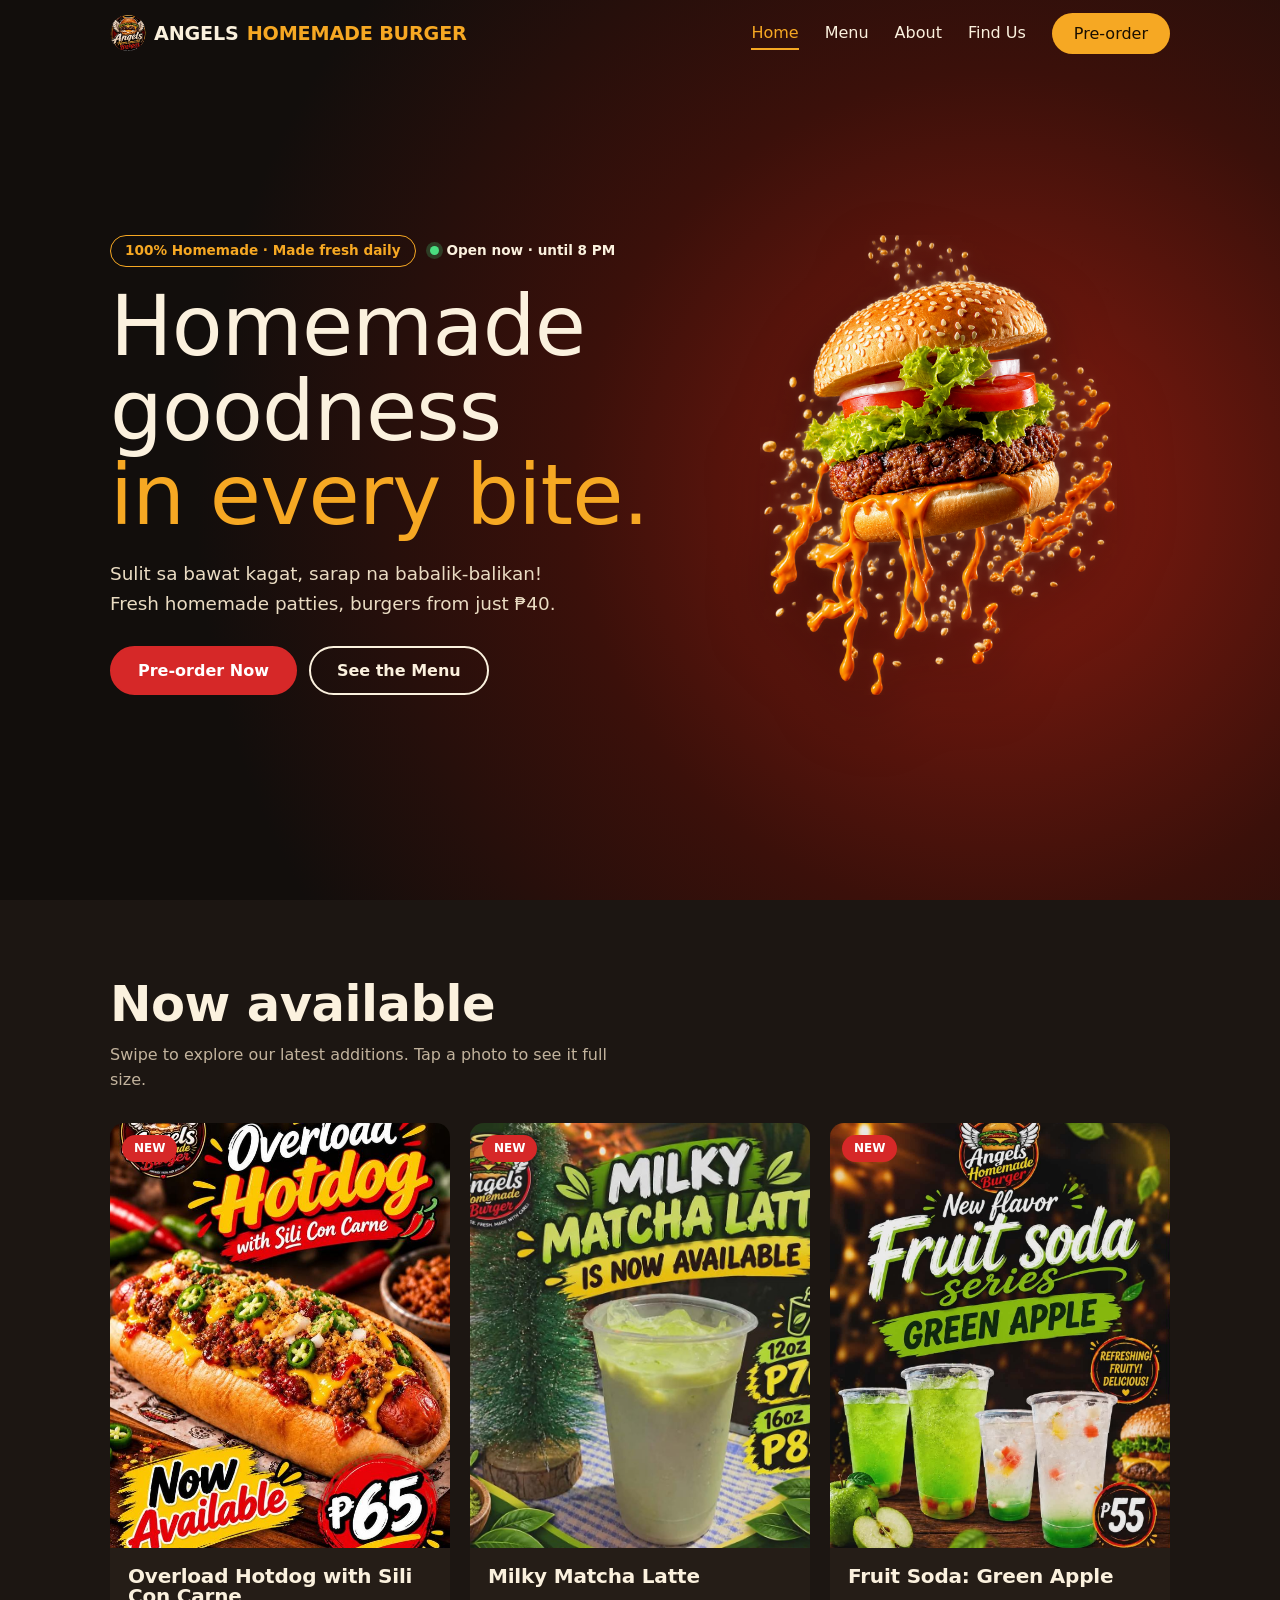
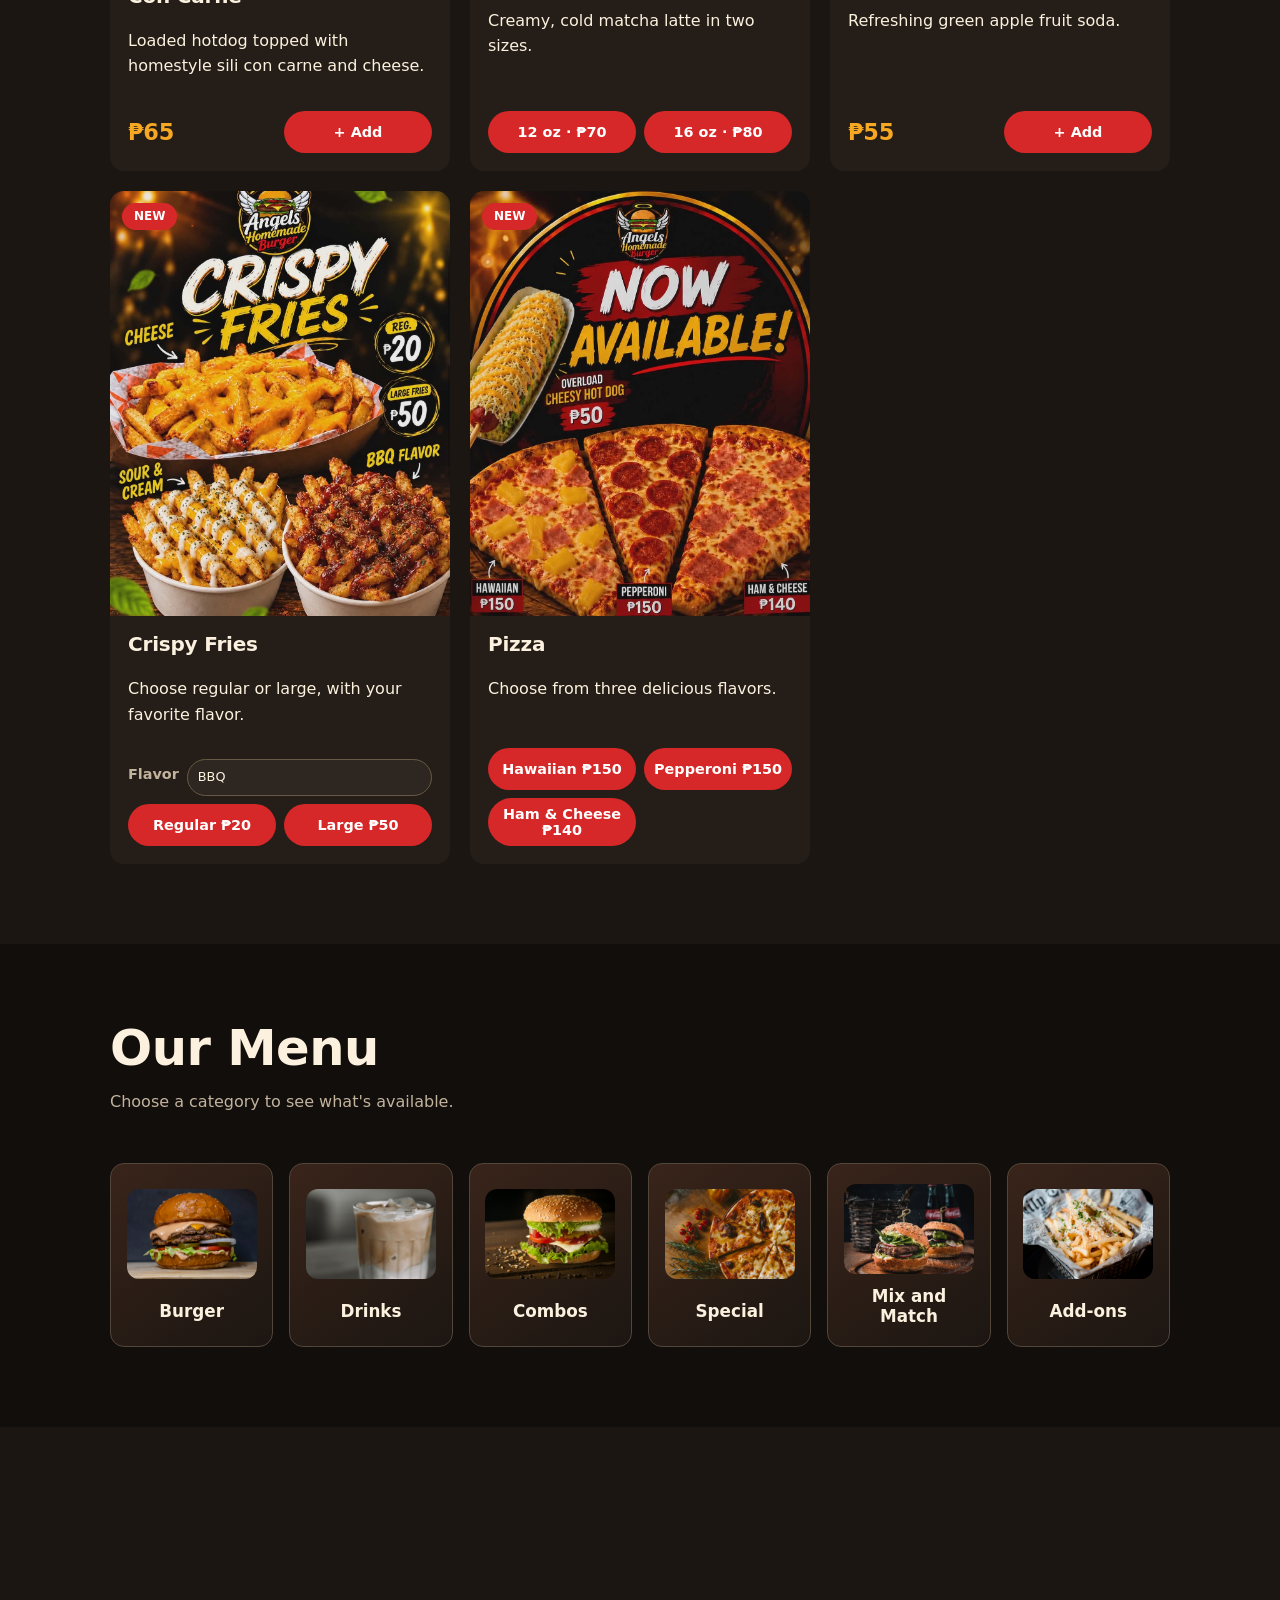
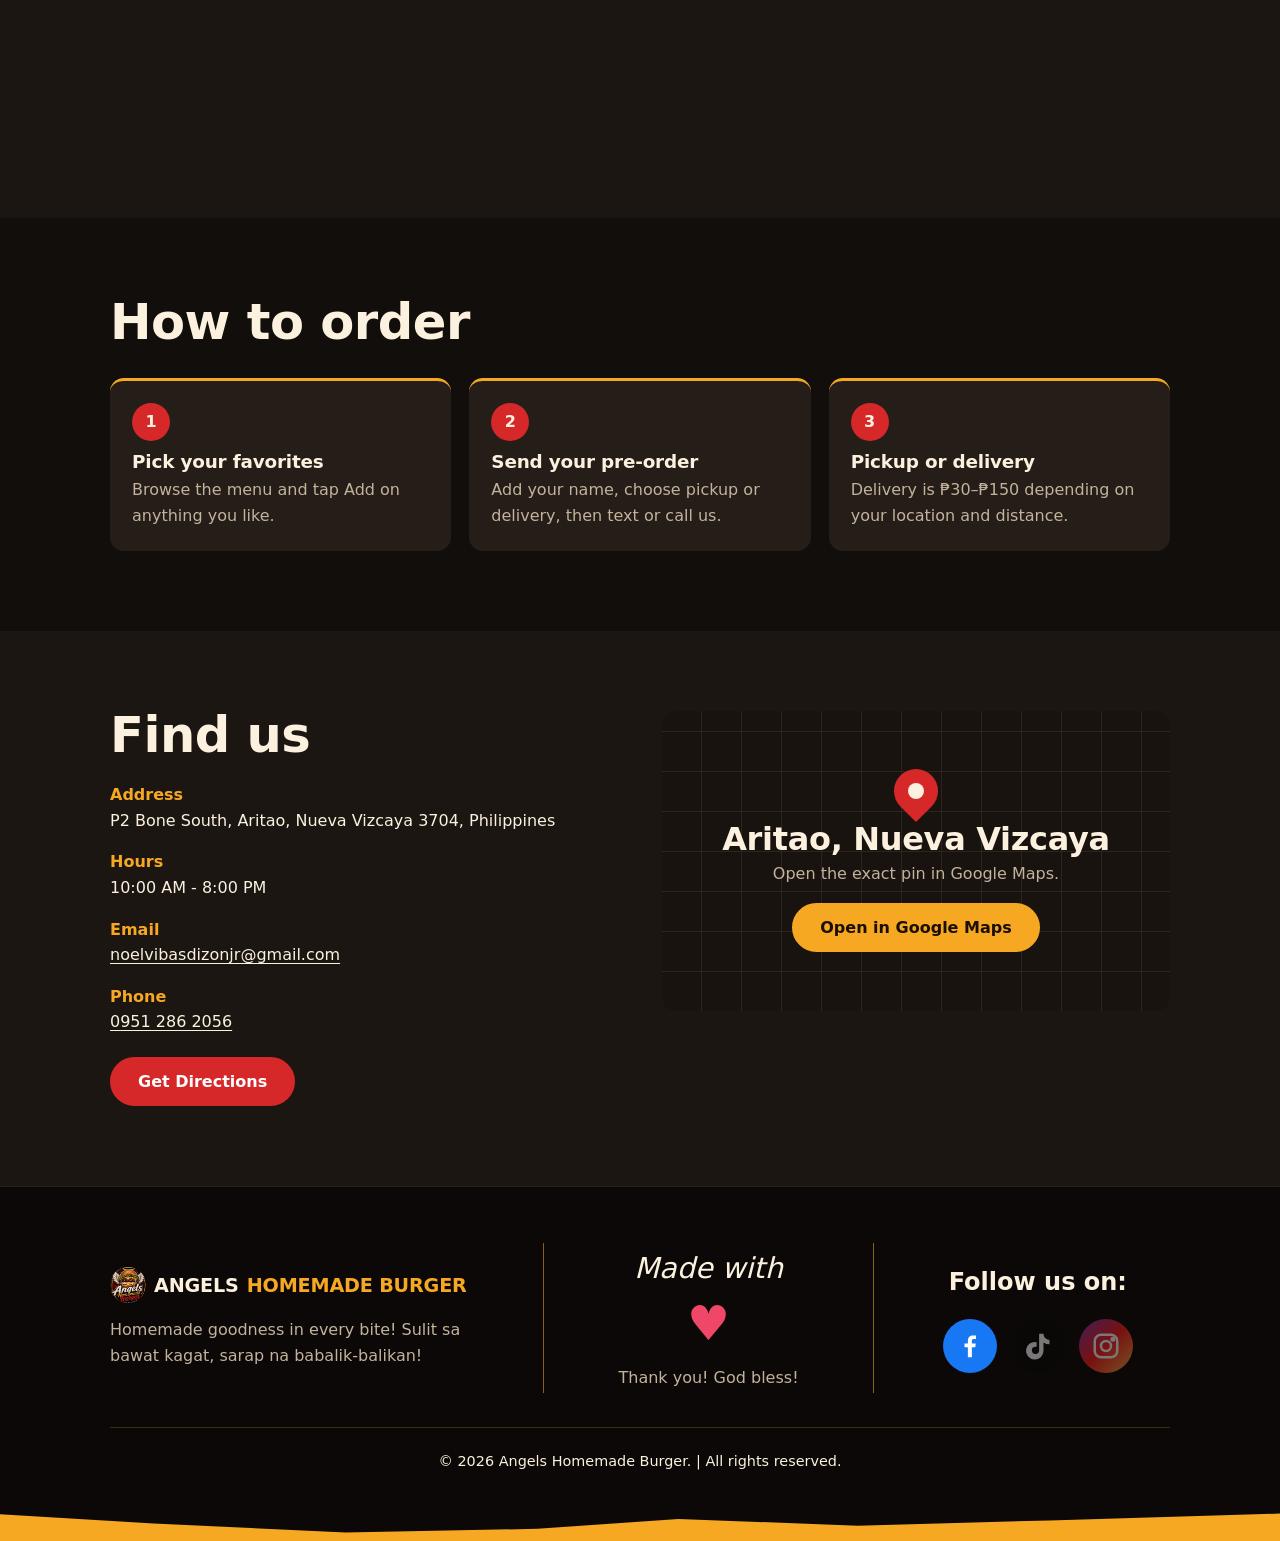
==== commit 84f5d856: "updated" ====
--- a/index.html
+++ b/index.html
@@ -6,14 +6,30 @@
   <meta name="referrer" content="strict-origin-when-cross-origin">
   <meta name="format-detection" content="telephone=no">
   <meta name="viewport" content="width=device-width, initial-scale=1, viewport-fit=cover">
+  <meta name="color-scheme" content="dark">
+  <meta name="theme-color" content="#120e0c">
+  <meta name="robots" content="index,follow,max-image-preview:large">
+
   <title>Angels Homemade Burger | Aritao, Nueva Vizcaya</title>
   <meta name="description" content="Angels Homemade Burger in Aritao, Nueva Vizcaya. Fresh homemade patties from ₱40. Pre-order by call or text: 0951 286 2056.">
-  <meta name="theme-color" content="#120e0c">
+
+  <!-- Open Graph -->
   <meta property="og:title" content="Angels Homemade Burger | Aritao, Nueva Vizcaya">
   <meta property="og:description" content="Fresh homemade burgers from ₱40. Pre-order by text or call: 0951 286 2056.">
-  <meta property="og:type" content="restaurant">
+  <meta property="og:type" content="website">
+  <meta property="og:site_name" content="Angels Homemade Burger">
   <meta property="og:image" content="assets/Logo.jpg">
+  <meta property="og:image:width" content="1200">
+  <meta property="og:image:height" content="1200">
+
+  <!-- Twitter -->
+  <meta name="twitter:card" content="summary_large_image">
+  <meta name="twitter:title" content="Angels Homemade Burger">
+  <meta name="twitter:description" content="Fresh homemade burgers from ₱40. Pre-order by text or call: 0951 286 2056.">
+  <meta name="twitter:image" content="assets/Logo.jpg">
+
   <link rel="icon" href="assets/Logo.jpg">
+  <link rel="apple-touch-icon" href="assets/Logo.jpg">
 
   <script type="application/ld+json">
   {
@@ -21,7 +37,7 @@
     "@type": "FastFoodRestaurant",
     "name": "Angels Homemade Burger",
     "telephone": "+639512862056",
-    "priceRange": "₱",
+    "priceRange": "₱₱",
     "servesCuisine": "Burgers",
     "image": "assets/Logo.jpg",
     "address": {
@@ -33,14 +49,19 @@
       "addressCountry": "PH"
     },
     "openingHours": "Mo-Su 10:00-20:00",
+    "currenciesAccepted": "PHP",
     "sameAs": ["https://www.facebook.com/share/1HFL8ad2Cn/?mibextid=wwXIfr"]
   }
   </script>
 
+  <link rel="preconnect" href="https://fonts.googleapis.com">
+  <link rel="preconnect" href="https://fonts.gstatic.com" crossorigin>
   <link href="https://fonts.googleapis.com/css2?family=Poppins:wght@400;500;600;700;800&display=swap" rel="stylesheet">
   <link rel="stylesheet" href="css/styles.css">
 </head>
 <body>
+
+  <a class="skip" href="#main">Skip to main content</a>
 
   <noscript>
     <p class="note wrap">The menu and pre-order form need JavaScript. You can still call or text us at 0951 286 2056.</p>
@@ -60,13 +81,13 @@
           <li><a href="#menu">Menu</a></li>
           <li><a href="#about">About</a></li>
           <li><a href="#contact">Find Us</a></li>
-          <li><a class="btn" href="#order" data-open-order>Pre-order</a></li>
+          <li><a class="btn" href="tel:+639512862056" data-open-order>Pre-order</a></li>
         </ul>
       </nav>
     </div>
   </header>
 
-  <main>
+  <main id="main">
 
     <section class="hero" id="home">
       <div class="wrap">
@@ -78,7 +99,7 @@
           <h1>Homemade goodness <span>in every bite.</span></h1>
           <p>Sulit sa bawat kagat, sarap na babalik-balikan! Fresh homemade patties, burgers from just ₱40.</p>
           <div class="cta">
-            <a class="btn red" href="#order" data-open-order>Pre-order Now</a>
+            <a class="btn red" href="tel:+639512862056" data-open-order>Pre-order Now</a>
             <a class="btn ghost" href="#menu">See the Menu</a>
           </div>
         </div>
@@ -185,7 +206,7 @@
         <div class="head">
           <div>
             <h2>Our Menu</h2>
-            <p class="lead">Choose a category to see what’s available.</p>
+            <p class="lead">Choose a category to see what's available.</p>
           </div>
         </div>
 
@@ -330,7 +351,7 @@
 
             <article class="card" data-id="fries-regular" data-n="Crispy Fries: Regular" data-c="Add-ons" data-p="20">
               <div class="pic" data-e="🍟">
-                <img src="assets/fries_small.jpg" alt="Upgrade Fries: Regular" loading="lazy" width="400" height="300">
+                <img src="assets/fries_small.jpg" alt="Crispy Fries: Regular" loading="lazy" width="400" height="300">
                 <!-- PHOTO: add src="your-photo.jpg" inside the img tag above -->
               </div>
               <div class="in">
@@ -679,7 +700,7 @@
             </div>
           </div>
 
-          <p class="category-empty" id="category-empty" hidden>We’re preparing items for this category. Please check back soon.</p>
+          <p class="category-empty" id="category-empty" hidden>We're preparing items for this category. Please check back soon.</p>
 
         </div><!-- /#products-view -->
       </div>
@@ -801,20 +822,20 @@
       <div class="f2">
         <div>
           <label for="nm">Your name</label>
-          <input id="nm" name="name" autocomplete="name" maxlength="60">
-          <div class="err"></div>
+          <input id="nm" name="name" autocomplete="name" maxlength="60" aria-describedby="err-nm" enterkeyhint="next">
+          <div class="err" id="err-nm"></div>
         </div>
         <div>
           <label for="pk">Preferred time</label>
-          <input id="pk" name="time" maxlength="40" autocomplete="off" placeholder="e.g. 5:30 pm today">
-          <div class="err"></div>
+          <input id="pk" name="time" maxlength="40" autocomplete="off" placeholder="e.g. 5:30 pm today" aria-describedby="err-pk" enterkeyhint="next">
+          <div class="err" id="err-pk"></div>
         </div>
       </div>
 
       <div id="delivery-address-wrap" hidden>
         <label for="delivery-address">Delivery address and landmark</label>
-        <textarea id="delivery-address" name="address" rows="2" maxlength="200" autocomplete="street-address" placeholder="House number, street, barangay, and nearby landmark"></textarea>
-        <div class="err"></div>
+        <textarea id="delivery-address" name="address" rows="2" maxlength="200" autocomplete="street-address" placeholder="House number, street, barangay, and nearby landmark" aria-describedby="err-address"></textarea>
+        <div class="err" id="err-address"></div>
       </div>
 
       <div>
@@ -824,10 +845,11 @@
 
       <div class="cta">
         <button class="btn red" type="submit">Text My Order</button>
+        <button class="btn ghost" type="button" id="copy-order" hidden>Copy order</button>
         <a class="btn ghost" href="tel:+639512862056">Call</a>
       </div>
       <div class="order-cancel">
-        <button class="btn ghost" type="button" id="cancel-order">Cancel</button>
+        <button class="btn ghost" type="button" id="cancel-order">Clear order</button>
       </div>
       <p class="note">Opens your messaging app with the order filled in. Nothing is sent until you press send.</p>
     </form>
--- a/css/styles.css
+++ b/css/styles.css
@@ -59,7 +59,23 @@
   max-width: 52ch;
 }
 
-/* Fries flavor picker */
+/* ---------- A11y: skip link ---------- */
+.skip {
+  position: absolute;
+  left: -9999px;
+  top: 8px;
+  z-index: 100;
+  padding: 12px 20px;
+  background: var(--gold);
+  color: #1a0f00;
+  border-radius: 999px;
+  font-weight: 800;
+  text-decoration: none;
+}
+
+.skip:focus { left: 8px; }
+
+/* ---------- Fries flavor picker ---------- */
 .fries-option {
   display: flex;
   align-items: center;
@@ -87,7 +103,7 @@
   outline-offset: 3px;
 }
 
-/* Buttons */
+/* ---------- Buttons ---------- */
 .btn {
   display: inline-block;
   border: 2px solid var(--gold);
@@ -106,6 +122,12 @@
   background: #ffc04d;
 }
 
+.btn[aria-busy="true"] {
+  opacity: .7;
+  cursor: progress;
+  pointer-events: none;
+}
+
 .btn.red {
   background: var(--red);
   border-color: var(--red);
@@ -133,7 +155,7 @@
 
 .btn.fb:hover { background: #0f5dc1; }
 
-/* Header / nav */
+/* ---------- Header / nav ---------- */
 header {
   position: fixed;
   inset: 0 0 auto 0;
@@ -194,9 +216,14 @@
 
 .links a:hover { border-color: var(--gold); }
 
+.links a.is-active {
+  border-color: var(--gold);
+  color: var(--gold);
+}
+
 .links .btn { padding: 9px 20px; }
 
-/* Hamburger */
+/* ---------- Hamburger ---------- */
 .burger {
   display: none;
   position: relative;
@@ -263,14 +290,16 @@
   border-bottom: 2px solid #a94f18;
 }
 
-.burger[aria-expanded=true] .bun-top   { transform: translateY(-3px) rotate(-5deg); }
+.burger[aria-expanded=true] .bun-top    { transform: translateY(-3px) rotate(-5deg); }
 .burger[aria-expanded=true] .lettuce,
-.burger[aria-expanded=true] .cheese    { opacity: 0; transform: scaleX(.4); }
-.burger[aria-expanded=true] .patty     { transform: scaleX(.5); }
-.burger[aria-expanded=true] .bun-bottom{ transform: translateY(3px) rotate(5deg); }
+.burger[aria-expanded=true] .cheese     { opacity: 0; transform: scaleX(.4); }
+.burger[aria-expanded=true] .patty      { transform: scaleX(.5); }
+.burger[aria-expanded=true] .bun-bottom { transform: translateY(3px) rotate(5deg); }
 
 @media (max-width: 780px) {
   .burger { display: block; }
+
+  body.menu-open { overflow: hidden; }
 
   .links {
     position: fixed;
@@ -287,12 +316,12 @@
     border-bottom: 1px solid #333;
   }
 
-  .links.open  { transform: none; }
-  .links a     { display: block; padding: 13px 0; }
-  .links .btn  { text-align: center; margin-top: 8px; }
-}
-
-/* Hero */
+  .links.open { transform: none; }
+  .links a    { display: block; padding: 13px 0; }
+  .links .btn { text-align: center; margin-top: 8px; }
+}
+
+/* ---------- Hero ---------- */
 .hero {
   min-height: 100svh;
   display: grid;
@@ -395,7 +424,7 @@
   }
 }
 
-/* Category grid */
+/* ---------- Category grid ---------- */
 .head {
   display: flex;
   flex-wrap: wrap;
@@ -462,6 +491,17 @@
   margin-bottom: 24px;
 }
 
+@media (max-width: 780px) {
+  .products-head {
+    position: sticky;
+    top: calc(66px + env(safe-area-inset-top, 0px));
+    z-index: 40;
+    background: var(--bg);
+    padding: 10px 0;
+    margin: -10px 0 20px;
+  }
+}
+
 .back-categories {
   flex: 0 0 auto;
   background: transparent;
@@ -503,7 +543,7 @@
 .card.hide { display: none; }
 .card.pop  { animation: pop .4s both; }
 
-/* Mix & Match builder */
+/* ---------- Mix & Match builder ---------- */
 .mix-builder {
   margin-top: 24px;
   padding: 24px;
@@ -552,7 +592,7 @@
   }
 }
 
-/* Dish cards */
+/* ---------- Dish cards ---------- */
 .pic {
   position: relative;
   display: grid;
@@ -644,7 +684,13 @@
   transform: scale(1.05);
 }
 
-/* Alternate sections */
+/* Add-button confirmation flash */
+.add.just-added {
+  background: #4ade80;
+  color: #052e16;
+}
+
+/* ---------- Alternate sections ---------- */
 .alt { background: var(--bg2); }
 
 .two {
@@ -679,7 +725,7 @@
 
 .hl span { color: var(--mut); }
 
-/* Order form */
+/* ---------- Order form ---------- */
 .order {
   background: var(--card);
   border-radius: var(--r);
@@ -729,6 +775,11 @@
 .empty {
   color: var(--mut);
   padding: 8px 0;
+}
+
+.lines .empty {
+  text-align: center;
+  padding: 22px 12px;
 }
 
 .tot {
@@ -866,7 +917,7 @@
   border-top: 1px solid #52463a;
 }
 
-/* Contact info */
+/* ---------- Contact info ---------- */
 .info {
   display: grid;
   gap: 16px;
@@ -882,7 +933,7 @@
 
 .info a { text-underline-offset: 3px; }
 
-/* Social links */
+/* ---------- Social links ---------- */
 .socials { margin-top: 14px; }
 
 .social-title {
@@ -924,7 +975,7 @@
 
 .social-link.is-unset:hover { transform: none; }
 
-/* Map placeholder */
+/* ---------- Map placeholder ---------- */
 .mapbox {
   border-radius: var(--r);
   min-height: 300px;
@@ -957,7 +1008,7 @@
   border-radius: 50%;
 }
 
-/* Footer */
+/* ---------- Footer ---------- */
 .site-footer {
   position: relative;
   isolation: isolate;
@@ -1089,7 +1140,7 @@
   .copy { margin-top: 24px; }
 }
 
-/* Toast */
+/* ---------- Toast ---------- */
 .toast {
   position: fixed;
   left: 50%;
@@ -1111,7 +1162,7 @@
   translate: -50% 0;
 }
 
-/* FAB */
+/* ---------- FAB ---------- */
 .fab {
   position: fixed;
   right: 16px;
@@ -1122,7 +1173,13 @@
 
 .fab.show { display: block; }
 
-/* Reveal on scroll */
+.fab.pulse { animation: fabPulse .45s; }
+
+@keyframes fabPulse {
+  50% { transform: scale(1.08); }
+}
+
+/* ---------- Reveal on scroll ---------- */
 .rv {
   opacity: 0;
   transform: translateY(24px);
@@ -1146,6 +1203,7 @@
     opacity: 1;
     transform: none;
   }
+  .hero-art { animation: none; }
 }
 
 /* ---------- Polish ---------- */
@@ -1220,7 +1278,7 @@
 .pic img { object-position: var(--op, 50% 50%); }
 .pic img[src] { cursor: zoom-in; }
 
-/* Featured cards */
+/* ---------- Featured cards ---------- */
 .feat {
   display: grid;
   grid-template-columns: repeat(auto-fit, minmax(260px, 1fr));
@@ -1329,7 +1387,7 @@
   min-width: 0;
 }
 
-/* Steps */
+/* ---------- Steps ---------- */
 .steps {
   list-style: none;
   padding: 0;
@@ -1363,7 +1421,7 @@
   margin: 6px 0 0;
 }
 
-/* Lightbox */
+/* ---------- Lightbox ---------- */
 .lb {
   width: min(92vw, 720px);
   max-width: none;
@@ -1389,7 +1447,7 @@
   background: rgba(0, 0, 0, .4);
 }
 
-/* Call FAB */
+/* ---------- Call FAB ---------- */
 .callfab {
   position: fixed;
   left: 16px;
@@ -1402,7 +1460,7 @@
   .callfab { display: block; }
 }
 
-/* ---------- Utilities (replaced inline styles so CSP can block them) ---------- */
+/* ---------- Utilities ---------- */
 .mt-12 { margin-top: 12px; }
 .mt-14 { margin-top: 14px; }
 .m-0   { margin: 0; }
@@ -1414,7 +1472,6 @@
 
 noscript .note { padding-top: 90px; }
 
-/* Footer tagline / heart (kept expanded) */
 .tagline {
   font-size: 14px;
   color: #c2b39d;
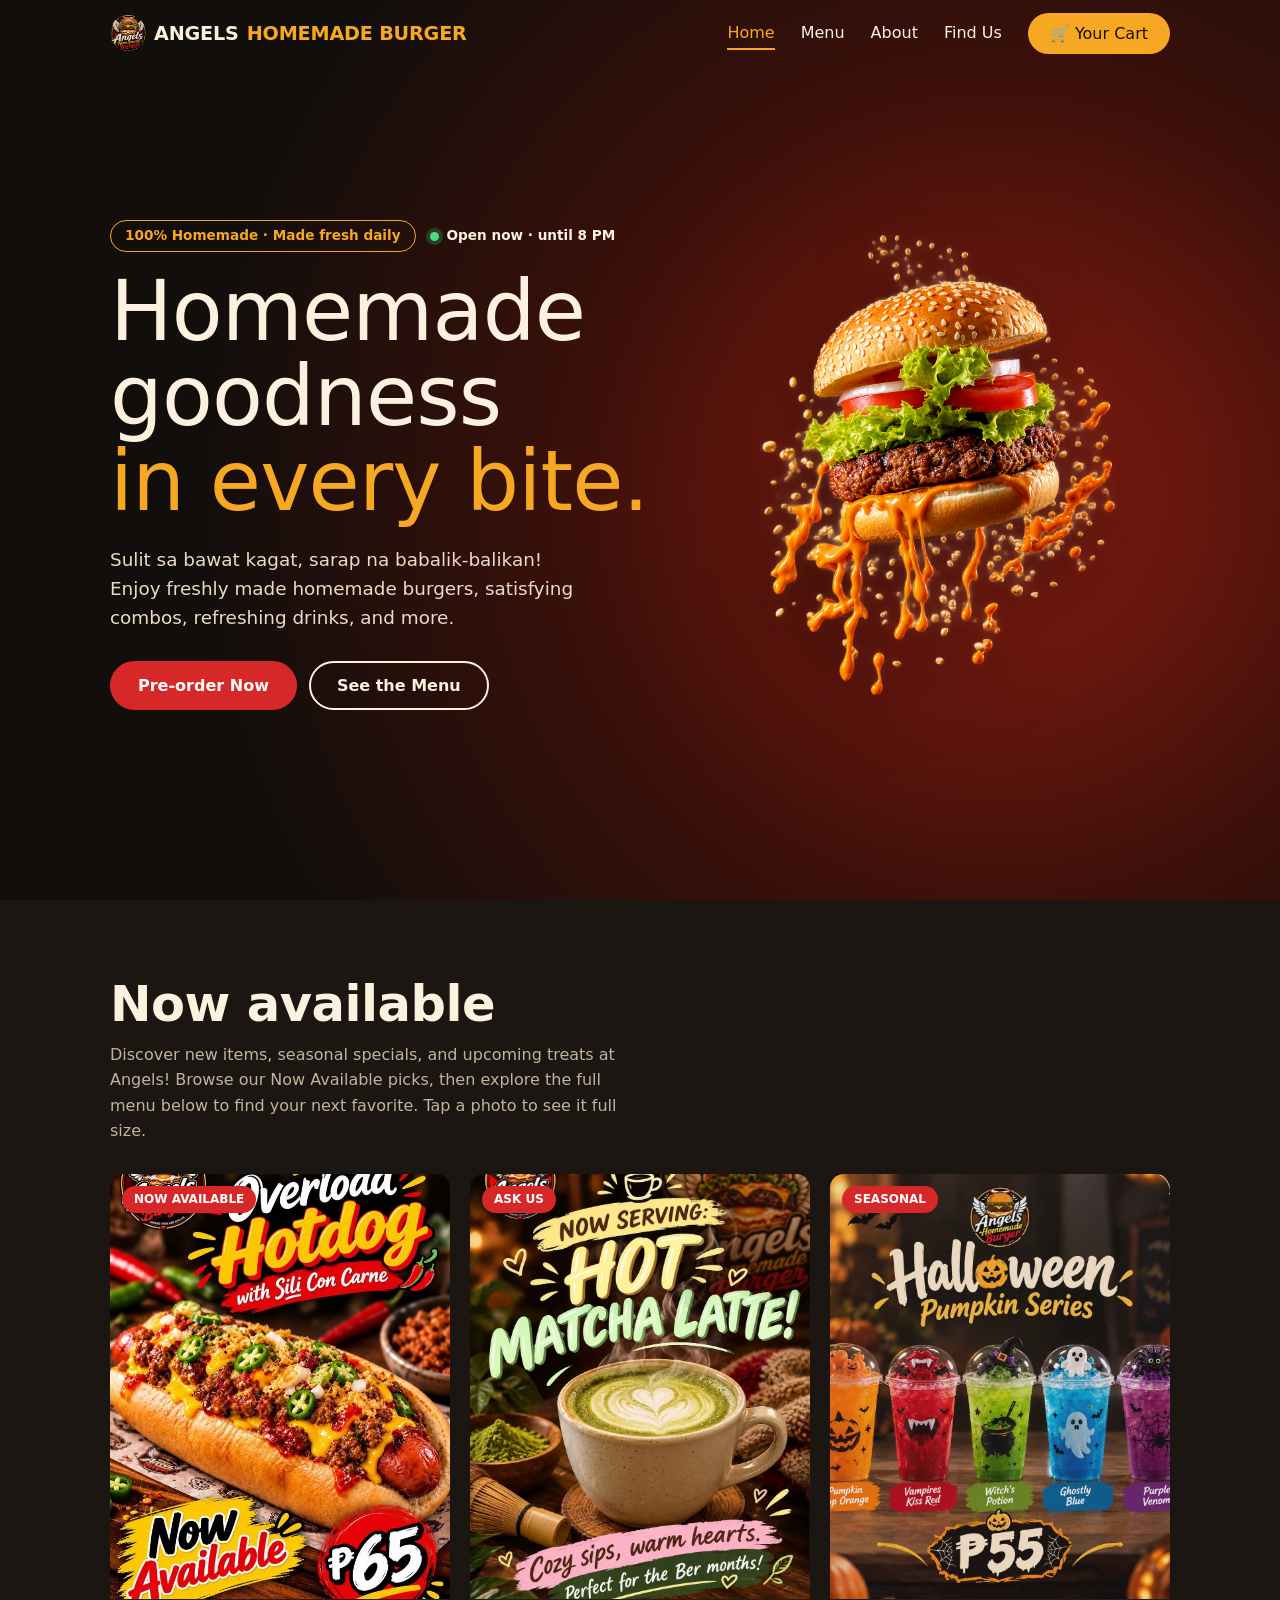
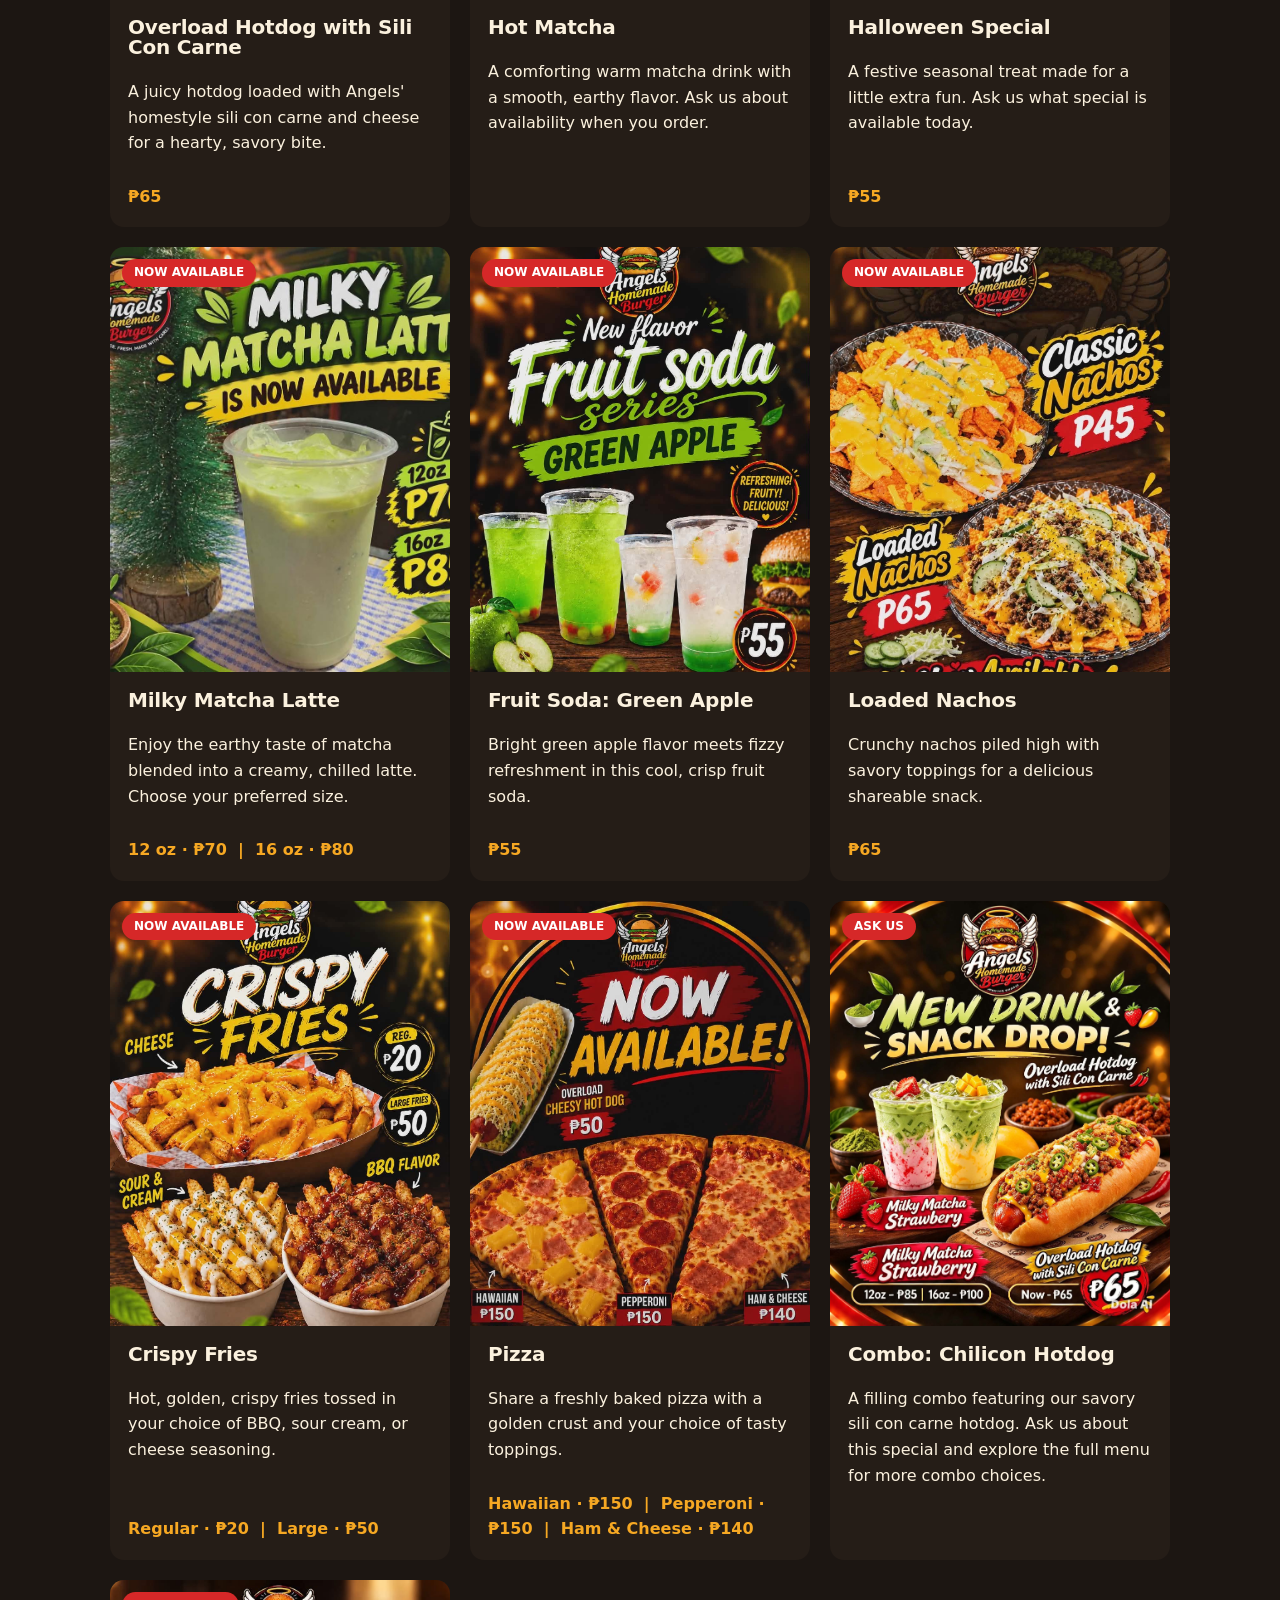
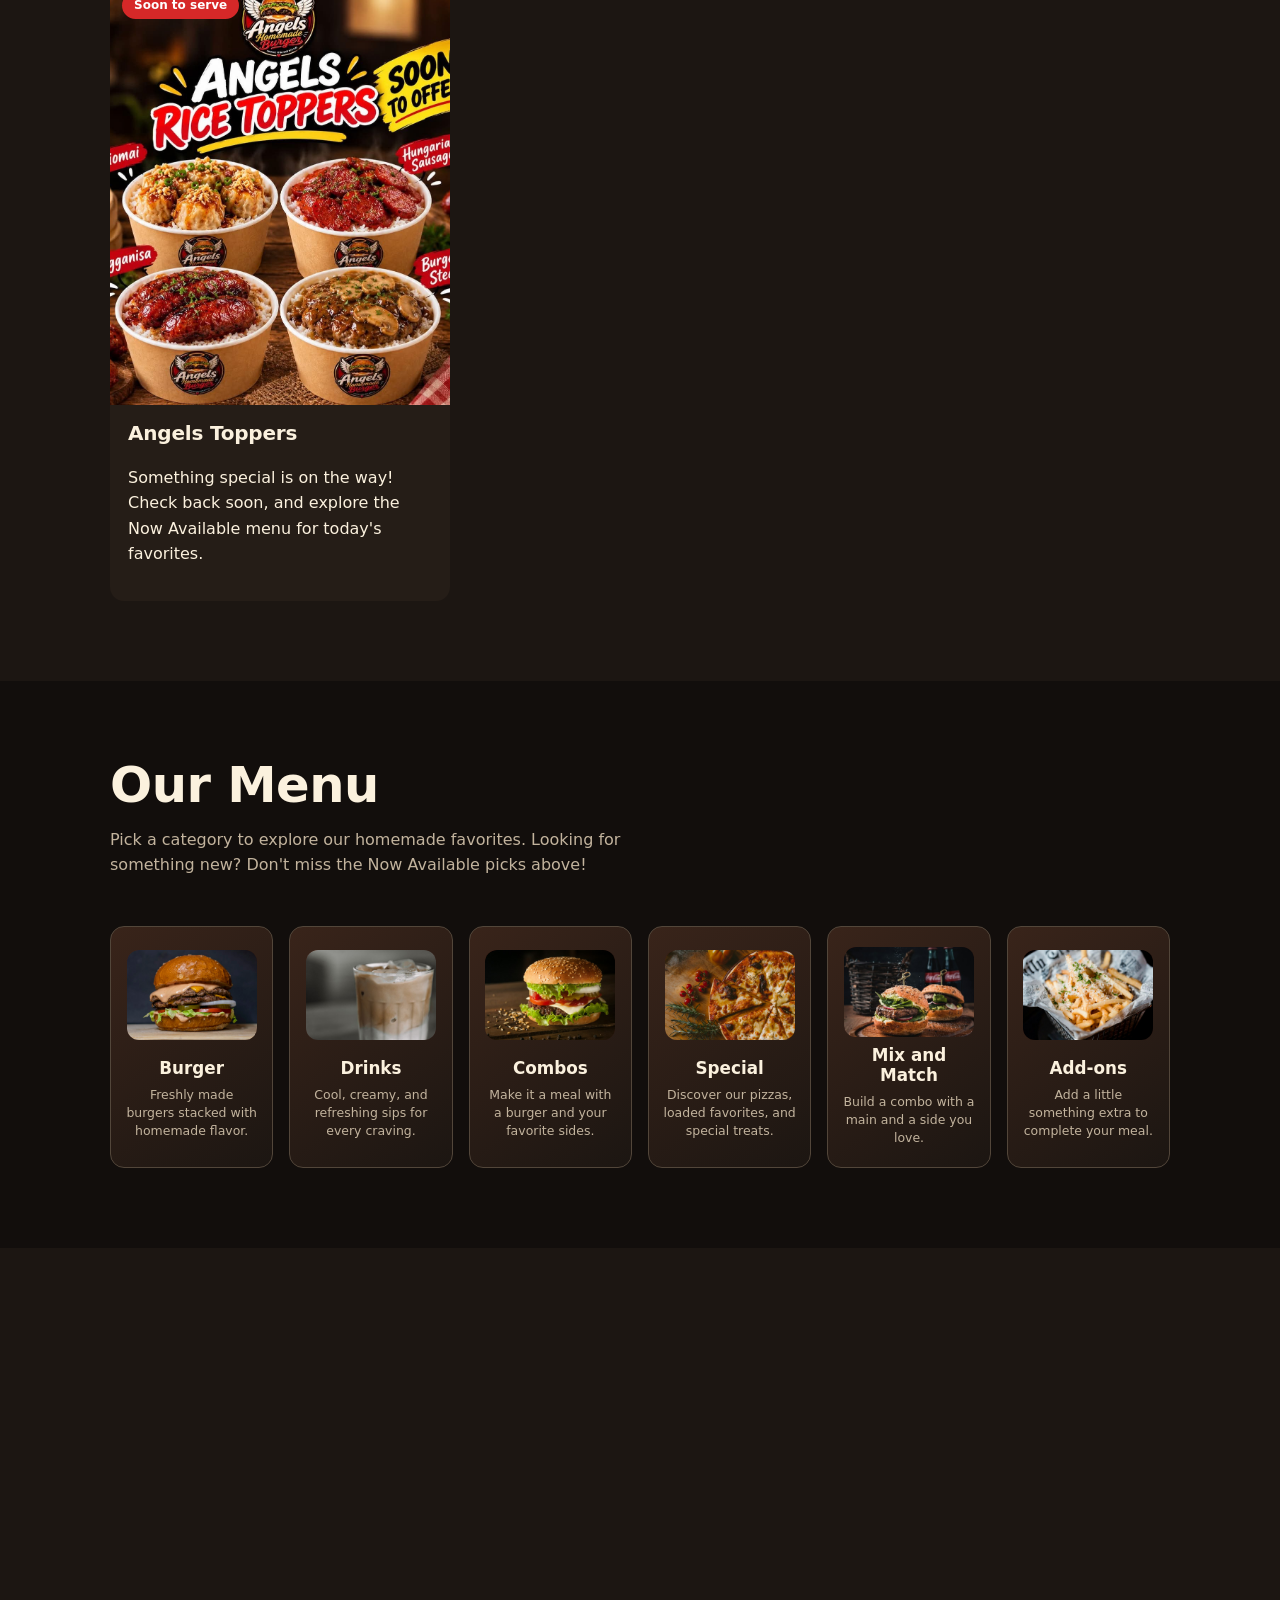
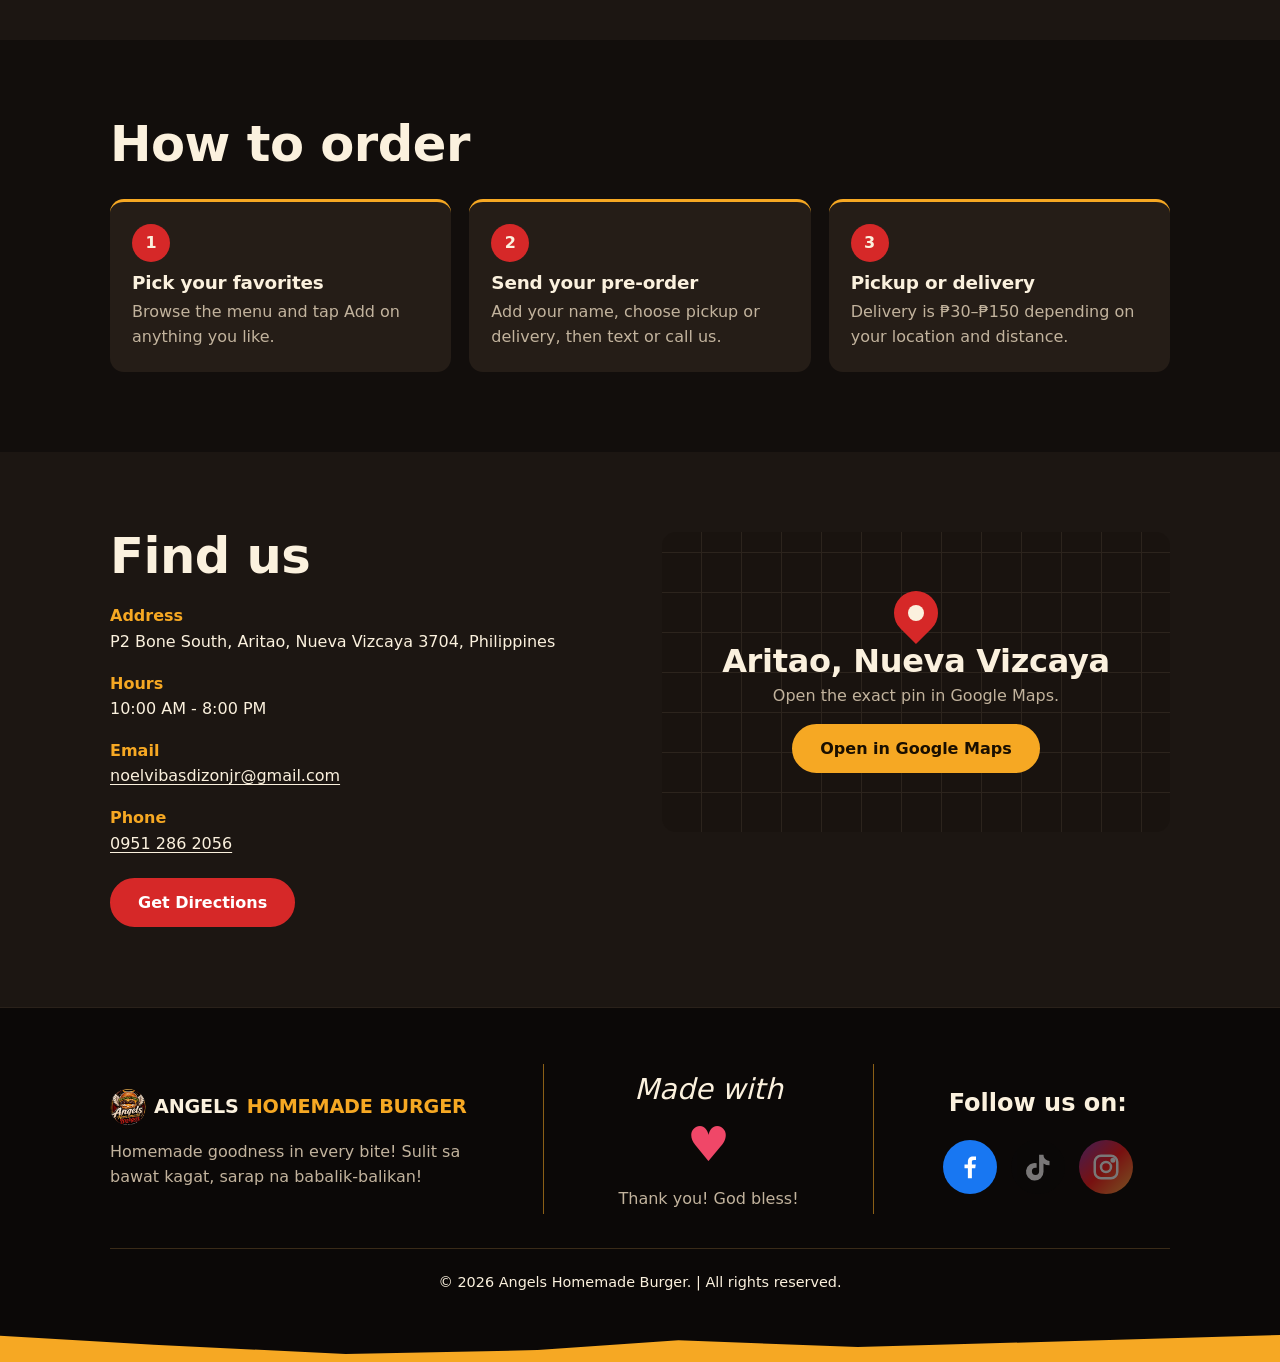
==== commit ac80a7cd: "latest" ====
--- a/index.html
+++ b/index.html
@@ -11,11 +11,11 @@
   <meta name="robots" content="index,follow,max-image-preview:large">
 
   <title>Angels Homemade Burger | Aritao, Nueva Vizcaya</title>
-  <meta name="description" content="Angels Homemade Burger in Aritao, Nueva Vizcaya. Fresh homemade patties from ₱40. Pre-order by call or text: 0951 286 2056.">
+  <meta name="description" content="Explore homemade burgers, satisfying combos, refreshing drinks, and more at Angels Homemade Burger in Aritao, Nueva Vizcaya. Pre-order by call or text: 0951 286 2056.">
 
   <!-- Open Graph -->
   <meta property="og:title" content="Angels Homemade Burger | Aritao, Nueva Vizcaya">
-  <meta property="og:description" content="Fresh homemade burgers from ₱40. Pre-order by text or call: 0951 286 2056.">
+  <meta property="og:description" content="Explore homemade burgers, satisfying combos, refreshing drinks, and more at Angels Homemade Burger in Aritao. Pre-order by text or call: 0951 286 2056.">
   <meta property="og:type" content="website">
   <meta property="og:site_name" content="Angels Homemade Burger">
   <meta property="og:image" content="assets/Logo.jpg">
@@ -25,7 +25,7 @@
   <!-- Twitter -->
   <meta name="twitter:card" content="summary_large_image">
   <meta name="twitter:title" content="Angels Homemade Burger">
-  <meta name="twitter:description" content="Fresh homemade burgers from ₱40. Pre-order by text or call: 0951 286 2056.">
+  <meta name="twitter:description" content="Explore homemade burgers, satisfying combos, refreshing drinks, and more at Angels Homemade Burger in Aritao. Pre-order by text or call: 0951 286 2056.">
   <meta name="twitter:image" content="assets/Logo.jpg">
 
   <link rel="icon" href="assets/Logo.jpg">
@@ -37,7 +37,6 @@
     "@type": "FastFoodRestaurant",
     "name": "Angels Homemade Burger",
     "telephone": "+639512862056",
-    "priceRange": "₱₱",
     "servesCuisine": "Burgers",
     "image": "assets/Logo.jpg",
     "address": {
@@ -81,7 +80,7 @@
           <li><a href="#menu">Menu</a></li>
           <li><a href="#about">About</a></li>
           <li><a href="#contact">Find Us</a></li>
-          <li><a class="btn" href="tel:+639512862056" data-open-order>Pre-order</a></li>
+          <li><a class="btn" href="tel:+639512862056" data-open-order>🛒 Your Cart</a></li>
         </ul>
       </nav>
     </div>
@@ -97,7 +96,7 @@
             <span class="open" id="openNow" role="status"><i></i><span></span></span>
           </div>
           <h1>Homemade goodness <span>in every bite.</span></h1>
-          <p>Sulit sa bawat kagat, sarap na babalik-balikan! Fresh homemade patties, burgers from just ₱40.</p>
+          <p>Sulit sa bawat kagat, sarap na babalik-balikan! Enjoy freshly made homemade burgers, satisfying combos, refreshing drinks, and more.</p>
           <div class="cta">
             <a class="btn red" href="tel:+639512862056" data-open-order>Pre-order Now</a>
             <a class="btn ghost" href="#menu">See the Menu</a>
@@ -110,93 +109,123 @@
     <section class="alt" id="featured">
       <div class="wrap">
         <h2>Now available</h2>
-        <p class="lead mt-12">Swipe to explore our latest additions. Tap a photo to see it full size.</p>
+        <p class="lead mt-12">Discover new items, seasonal specials, and upcoming treats at Angels! Browse our Now Available picks, then explore the full menu below to find your next favorite. Tap a photo to see it full size.</p>
         <div class="feat" role="region" aria-label="Featured menu items" tabindex="0">
-
           <article class="fcard">
-            <span class="tag">NEW</span>
+            <span class="tag">NOW AVAILABLE</span>
             <div class="fimg">
-              <img src="assets/hotdog-burger.jpg" alt="Overload Hotdog with Sili Con Carne, now available for 65 pesos" data-op="50% 60%" loading="lazy">
+              <img src="assets/hotdog-burger.jpg" alt="Overload Hotdog topped with sili con carne and cheese" data-op="50% 60%" loading="lazy">
             </div>
             <div class="in">
               <h3>Overload Hotdog with Sili Con Carne</h3>
-              <p>Loaded hotdog topped with homestyle sili con carne and cheese.</p>
-              <div class="fbtns">
-                <span class="price">₱65</span>
-                <button class="add" data-add="hotdog" aria-label="Add Overload Hotdog to order">+ Add</button>
-              </div>
+              <p>A juicy hotdog loaded with Angels' homestyle sili con carne and cheese for a hearty, savory bite.</p>
+              <p class="featured-price">₱65</p>
             </div>
           </article>
-
           <article class="fcard">
-            <span class="tag">NEW</span>
+            <span class="tag">ASK US</span>
             <div class="fimg">
-              <img src="assets/milktea.jpg" alt="Milky Matcha Latte, 12 oz ₱70 and 16 oz ₱80" data-op="50% 70%" loading="lazy">
+              <img src="assets/matcha_hot.jpg" alt="Hot matcha drink" loading="lazy">
+            </div>
+            <div class="in">
+              <h3>Hot Matcha</h3>
+              <p>A comforting warm matcha drink with a smooth, earthy flavor. Ask us about availability when you order.</p>
+            </div>
+          </article>
+
+          <article class="fcard">
+            <span class="tag">SEASONAL</span>
+            <div class="fimg">
+              <img src="assets/special_halloween.jpg" alt="Seasonal Halloween special" loading="lazy">
+            </div>
+            <div class="in">
+              <h3>Halloween Special</h3>
+              <p>A festive seasonal treat made for a little extra fun. Ask us what special is available today.</p>
+              <p class="featured-price">₱55</p>
+            </div>
+          </article>
+
+          <article class="fcard">
+            <span class="tag">NOW AVAILABLE</span>
+            <div class="fimg">
+              <img src="assets/milktea.jpg" alt="Milky Matcha Latte" data-op="50% 70%" loading="lazy">
             </div>
             <div class="in">
               <h3>Milky Matcha Latte</h3>
-              <p>Creamy, cold matcha latte in two sizes.</p>
-              <div class="fbtns">
-                <button class="add" data-add="matcha-12" aria-label="Add 12 oz Milky Matcha Latte">12 oz · ₱70</button>
-                <button class="add" data-add="matcha-16" aria-label="Add 16 oz Milky Matcha Latte">16 oz · ₱80</button>
-              </div>
+              <p>Enjoy the earthy taste of matcha blended into a creamy, chilled latte. Choose your preferred size.</p>
+              <p class="featured-price">12 oz · ₱70 &nbsp;|&nbsp; 16 oz · ₱80</p>
             </div>
           </article>
 
           <article class="fcard">
-            <span class="tag">NEW</span>
+            <span class="tag">NOW AVAILABLE</span>
             <div class="fimg">
-              <img src="assets/fruit_soda.jpg" alt="Green Apple Fruit Soda, ₱55" loading="lazy">
+              <img src="assets/fruit_soda.jpg" alt="Green Apple Fruit Soda" loading="lazy">
             </div>
             <div class="in">
               <h3>Fruit Soda: Green Apple</h3>
-              <p>Refreshing green apple fruit soda.</p>
-              <div class="fbtns">
-                <span class="price">₱55</span>
-                <button class="add" data-add="fruit-soda-green-apple" aria-label="Add Green Apple Fruit Soda to order">+ Add</button>
-              </div>
+              <p>Bright green apple flavor meets fizzy refreshment in this cool, crisp fruit soda.</p>
+              <p class="featured-price">₱55</p>
             </div>
           </article>
 
           <article class="fcard">
-            <span class="tag">NEW</span>
+            <span class="tag">NOW AVAILABLE</span>
             <div class="fimg">
-              <img src="assets/crispy_fries.jpg" alt="Crispy fries: regular ₱20 or large ₱50" loading="lazy">
+              <img src="assets/nachos_classic_loaded.jpg" alt="Loaded nachos topped with savory favorites" loading="lazy">
+            </div>
+            <div class="in">
+              <h3>Loaded Nachos</h3>
+              <p>Crunchy nachos piled high with savory toppings for a delicious shareable snack.</p>
+              <p class="featured-price">₱65</p>
+            </div>
+          </article>
+
+          <article class="fcard">
+            <span class="tag">NOW AVAILABLE</span>
+            <div class="fimg">
+              <img src="assets/crispy_fries.jpg" alt="Crispy fries with your choice of flavor" loading="lazy">
             </div>
             <div class="in">
               <h3>Crispy Fries</h3>
-              <p>Choose regular or large, with your favorite flavor.</p>
-              <div class="fbtns">
-                <div class="fries-option">
-                  <label class="fries-choice" for="featured-fries-flavor">Flavor</label>
-                  <select id="featured-fries-flavor" class="fries-flavor" aria-label="Choose Crispy Fries flavor">
-                    <option value="BBQ">BBQ</option>
-                    <option value="Sour Cream">Sour Cream</option>
-                    <option value="Cheese">Cheese</option>
-                  </select>
-                </div>
-                <button class="add" data-add="fries-regular" aria-label="Add regular Crispy Fries to order">Regular ₱20</button>
-                <button class="add" data-add="fl" aria-label="Add large Crispy Fries to order">Large ₱50</button>
-              </div>
+              <p>Hot, golden, crispy fries tossed in your choice of BBQ, sour cream, or cheese seasoning.</p>
+              <p class="featured-price">Regular · ₱20 &nbsp;|&nbsp; Large · ₱50</p>
             </div>
           </article>
 
           <article class="fcard">
-            <span class="tag">NEW</span>
+            <span class="tag">NOW AVAILABLE</span>
             <div class="fimg">
-              <img src="assets/pizza.jpg" alt="Pizza: Hawaiian ₱150, Pepperoni ₱150, or Ham and Cheese ₱140" loading="lazy">
+              <img src="assets/pizza.jpg" alt="Pizza with a choice of delicious flavors" loading="lazy">
             </div>
             <div class="in">
               <h3>Pizza</h3>
-              <p>Choose from three delicious flavors.</p>
-              <div class="fbtns">
-                <button class="add" data-add="pizza-hawaiian" aria-label="Add Hawaiian Pizza to order">Hawaiian ₱150</button>
-                <button class="add" data-add="pizza-pepperoni" aria-label="Add Pepperoni Pizza to order">Pepperoni ₱150</button>
-                <button class="add" data-add="pizza-ham-cheese" aria-label="Add Ham and Cheese Pizza to order">Ham &amp; Cheese ₱140</button>
-              </div>
+              <p>Share a freshly baked pizza with a golden crust and your choice of tasty toppings.</p>
+              <p class="featured-price">Hawaiian · ₱150 &nbsp;|&nbsp; Pepperoni · ₱150 &nbsp;|&nbsp; Ham &amp; Cheese · ₱140</p>
             </div>
           </article>
 
+          <article class="fcard">
+            <span class="tag">ASK US</span>
+            <div class="fimg">
+              <img src="assets/combo_chilicon_hotdog.jpg" alt="Sili Con Carne Hotdog Combo" loading="lazy">
+            </div>
+            <div class="in">
+              <h3>Combo: Chilicon Hotdog</h3>
+              <p>A filling combo featuring our savory sili con carne hotdog. Ask us about this special and explore the full menu for more combo choices.</p>
+            </div>
+          </article>
+
+          <article class="fcard">
+            <span class="tag">Soon to serve</span>
+            <div class="fimg">
+              <img src="assets/angels_toppers.jpg" alt="Angels Toppers, coming soon" loading="lazy">
+            </div>
+            <div class="in">
+              <h3>Angels Toppers</h3>
+              <p>Something special is on the way! Check back soon, and explore the Now Available menu for today's favorites.</p>
+            </div>
+          </article>
         </div>
       </div>
     </section>
@@ -206,14 +235,14 @@
         <div class="head">
           <div>
             <h2>Our Menu</h2>
-            <p class="lead">Choose a category to see what's available.</p>
+            <p class="lead">Pick a category to explore our homemade favorites. Looking for something new? Don't miss the Now Available picks above!</p>
           </div>
         </div>
 
         <!--
         HOW TO EDIT THE MENU (no coding needed)
         - Photo: inside a card, find <img alt="..."> and add src="your-photo.jpg" -> <img src="your-photo.jpg" alt="...">
-        - Price: change the number in data-p="40" on the <article> line.
+        - Price: change the number in data-p="40" on the <article> line. Prices appear on the menu and in the order summary.
         - Name / description / category: edit data-n, data-c and the text inside the card.
         - New item: copy a whole <article> ... </article> block, paste it below the last one, and change data-id to a new unique word.
         - Categories: use Burger, Drinks, Combos, Special, Mix and Match or Add-ons in data-c and the cat label.
@@ -236,7 +265,7 @@
               <div class="in">
                 <span class="cat">Burger</span>
                 <h3>Classic Burger</h3>
-                <p>Homemade patty, bun, sauce and toppings.</p>
+                <p>A juicy homemade patty with house sauce and fresh toppings, served on a soft bun.</p>
                 <div class="row">
                   <span class="price"></span>
                   <button class="add" data-add="classic" aria-label="Add Classic Burger to order">+ Add</button>
@@ -251,7 +280,7 @@
               <div class="in">
                 <span class="cat">Burger</span>
                 <h3>Burger with Egg</h3>
-                <p>Homemade patty, egg, sauce and toppings.</p>
+                <p>Top your handmade burger with a freshly cooked egg, house sauce, and crisp toppings.</p>
                 <div class="row">
                   <span class="price"></span>
                   <button class="add" data-add="egg" aria-label="Add Burger with Egg to order">+ Add</button>
@@ -266,7 +295,7 @@
               <div class="in">
                 <span class="cat">Burger</span>
                 <h3>Burger with Cheese</h3>
-                <p>Homemade patty, melted cheese, sauce and toppings.</p>
+                <p>Melted cheese tops a savory homemade patty, finished with house sauce and fresh toppings.</p>
                 <div class="row">
                   <span class="price"></span>
                   <button class="add" data-add="cheese" aria-label="Add Burger with Cheese to order">+ Add</button>
@@ -281,7 +310,7 @@
               <div class="in">
                 <span class="cat">Burger</span>
                 <h3>Burger Egg + Cheese</h3>
-                <p>Homemade patty, egg, cheese, sauce and toppings.</p>
+                <p>Enjoy a homemade patty layered with egg, melted cheese, house sauce, and fresh toppings.</p>
                 <div class="row">
                   <span class="price"></span>
                   <button class="add" data-add="ec" aria-label="Add Burger Egg + Cheese to order">+ Add</button>
@@ -296,7 +325,7 @@
               <div class="in">
                 <span class="cat">Combos</span>
                 <h3>Burger + Fries</h3>
-                <p>Classic burger with a serving of fries.</p>
+                <p>Pair a classic homemade burger with a side of hot, crispy fries for an easy favorite.</p>
                 <div class="row">
                   <span class="price"></span>
                   <button class="add" data-add="bf" aria-label="Add Burger + Fries to order">+ Add</button>
@@ -311,7 +340,7 @@
               <div class="in">
                 <span class="cat">Combos</span>
                 <h3>Burger with Egg + Fries</h3>
-                <p>Burger with egg, plus fries.</p>
+                <p>A hearty burger topped with egg, served with a side of golden, crispy fries.</p>
                 <div class="row">
                   <span class="price"></span>
                   <button class="add" data-add="bef" aria-label="Add Burger with Egg + Fries to order">+ Add</button>
@@ -326,7 +355,7 @@
               <div class="in">
                 <span class="cat">Combos</span>
                 <h3>Burger Egg, Cheese, Fries + Drink</h3>
-                <p>Our fullest meal: egg, cheese, fries and a drink.</p>
+                <p>A filling all-in-one meal with a burger, egg, cheese, crispy fries, and a refreshing drink.</p>
                 <div class="row">
                   <span class="price"></span>
                   <button class="add" data-add="bfd" aria-label="Add Burger Egg, Cheese, Fries + Drink to order">+ Add</button>
@@ -341,10 +370,55 @@
               <div class="in">
                 <span class="cat">Add-ons</span>
                 <h3>Sili Con Carne Add-on</h3>
-                <p>Angels homestyle sili con carne, added to your burger.</p>
+                <p>Add a spoonful of Angels' savory, homestyle sili con carne to bring extra flavor to your meal.</p>
                 <div class="row">
                   <span class="price"></span>
                   <button class="add" data-add="sili" aria-label="Add Sili Con Carne Add-on to order">+ Add</button>
+                </div>
+              </div>
+            </article>
+
+            <article class="card" data-id="nachos-classic" data-n="Classic Nachos" data-c="Add-ons" data-p="45">
+              <div class="pic" data-e="🧀">
+                <img src="assets/nachos_classic.jpg" alt="Classic Nachos" loading="lazy" width="400" height="300">
+              </div>
+              <div class="in">
+                <span class="cat">Add-ons</span>
+                <h3>Classic Nachos</h3>
+                <p>Crispy nachos with a generous helping of savory toppings—perfect for a quick snack or sharing.</p>
+                <div class="row">
+                  <span class="price"></span>
+                  <button class="add" data-add="nachos-classic" aria-label="Add Classic Nachos to order">+ Add</button>
+                </div>
+              </div>
+            </article>
+
+            <article class="card" data-id="nachos-loaded" data-n="Loaded Nachos" data-c="Add-ons" data-p="65">
+              <div class="pic" data-e="🌮">
+                <img src="assets/nachos_loaded.jpg" alt="Loaded Nachos" data-op="50% 80%" loading="lazy" width="400" height="300">
+              </div>
+              <div class="in">
+                <span class="cat">Add-ons</span>
+                <h3>Loaded Nachos</h3>
+                <p>Crunchy nachos piled with hearty toppings for a bold, satisfying snack to enjoy on your own or share.</p>
+                <div class="row">
+                  <span class="price"></span>
+                  <button class="add" data-add="nachos-loaded" aria-label="Add Loaded Nachos to order">+ Add</button>
+                </div>
+              </div>
+            </article>
+
+            <article class="card" data-id="siomai" data-n="Siomai" data-c="Add-ons" data-p="10">
+              <div class="pic" data-e="🥟">
+                <img src="assets/siomai.jpg" alt="Siomai" loading="lazy" width="400" height="300">
+              </div>
+              <div class="in">
+                <span class="cat">Add-ons</span>
+                <h3>Siomai</h3>
+                <p>Enjoy savory siomai as a snack or add it to your meal for an extra bite.</p>
+                <div class="row">
+                  <span class="price"></span>
+                  <button class="add" data-add="siomai" aria-label="Add Siomai to order">+ Add</button>
                 </div>
               </div>
             </article>
@@ -357,7 +431,7 @@
               <div class="in">
                 <span class="cat">Add-ons</span>
                 <h3>Crispy Fries: Regular</h3>
-                <p>Regular crispy fries. Choose your favorite flavor.</p>
+                <p>A crisp, golden serving of fries. Pick BBQ, sour cream, cheese, or plain seasoning.</p>
                 <div class="row fries-row">
                   <div class="fries-option">
                     <label class="fries-choice" for="regular-fries-flavor">Flavor</label>
@@ -381,7 +455,7 @@
               <div class="in">
                 <span class="cat">Add-ons</span>
                 <h3>Crispy Fries: Large</h3>
-                <p>Large crispy fries. Choose your favorite flavor.</p>
+                <p>A generous serving of golden, crispy fries. Pick BBQ, sour cream, cheese, or plain seasoning.</p>
                 <div class="row fries-row">
                   <div class="fries-option">
                     <label class="fries-choice" for="large-fries-flavor">Flavor</label>
@@ -398,6 +472,21 @@
               </div>
             </article>
 
+            <article class="card" data-id="halloween-drinks" data-n="Halloween Drinks" data-c="Drinks" data-p="55">
+              <div class="pic" data-e="🥤">
+                <img src="assets/special_halloween.jpg" alt="Halloween Drinks" loading="lazy" width="400" height="300">
+              </div>
+              <div class="in">
+                <span class="cat">Drinks</span>
+                <h3>Halloween Drinks</h3>
+                <p>A festive seasonal treat made for a little extra fun. Ask us what special is available today.</p>
+                <div class="row">
+                  <span class="price"></span>
+                  <button class="add" data-add="halloween-drinks" aria-label="Add Halloween Drinks to order">+ Add</button>
+                </div>
+              </div>
+            </article>
+
             <article class="card" data-id="americano" data-n="Americano" data-c="Drinks" data-p="65">
               <div class="pic" data-e="🥤">
                 <img src="assets/americano.jpg" alt="Americano" loading="lazy" width="400" height="300">
@@ -405,7 +494,7 @@
               <div class="in">
                 <span class="cat">Drinks</span>
                 <h3>Americano</h3>
-                <p>A smooth coffee classic.</p>
+                <p>A bold, smooth black coffee with rich espresso flavor and a clean finish.</p>
                 <div class="row">
                   <span class="price"></span>
                   <button class="add" data-add="americano" aria-label="Add Americano to order">+ Add</button>
@@ -420,7 +509,7 @@
               <div class="in">
                 <span class="cat">Drinks</span>
                 <h3>Fruit Soda: Green Apple</h3>
-                <p>Refreshing green apple fruit soda.</p>
+                <p>Bright green apple flavor meets fizzy refreshment in this cool, crisp fruit soda.</p>
                 <div class="row">
                   <span class="price"></span>
                   <button class="add" data-add="fruit-soda-green-apple" aria-label="Add Green Apple Fruit Soda to order">+ Add</button>
@@ -435,7 +524,7 @@
               <div class="in">
                 <span class="cat">Drinks</span>
                 <h3>Iced Caramel</h3>
-                <p>Chilled caramel coffee drink.</p>
+                <p>Chilled coffee blended with sweet caramel for a smooth, satisfying pick-me-up.</p>
                 <div class="row">
                   <span class="price"></span>
                   <button class="add" data-add="ice-caramel" aria-label="Add Iced Caramel to order">+ Add</button>
@@ -450,7 +539,7 @@
               <div class="in">
                 <span class="cat">Drinks</span>
                 <h3>Iced Latte</h3>
-                <p>Chilled espresso and milk.</p>
+                <p>Espresso and milk come together in this chilled, smooth, easy-to-enjoy latte.</p>
                 <div class="row">
                   <span class="price"></span>
                   <button class="add" data-add="iced-latte" aria-label="Add Iced Latte to order">+ Add</button>
@@ -465,7 +554,7 @@
               <div class="in">
                 <span class="cat">Drinks</span>
                 <h3>Lemonade</h3>
-                <p>Refreshing lemonade.</p>
+                <p>A cool, citrusy lemonade with a bright, refreshing taste.</p>
                 <div class="row">
                   <span class="price"></span>
                   <button class="add" data-add="lemonade" aria-label="Add Lemonade to order">+ Add</button>
@@ -479,8 +568,8 @@
               </div>
               <div class="in">
                 <span class="cat">Drinks</span>
-                <h3>Soda: Lychee</h3>
-                <p>Refreshing lychee soda.</p>
+                <h3>Lychee Fruit Soda</h3>
+                <p>Enjoy the sweet, floral taste of lychee with a lively, fizzy finish.</p>
                 <div class="row">
                   <span class="price"></span>
                   <button class="add" data-add="soda-lychee" aria-label="Add Lychee Soda to order">+ Add</button>
@@ -495,7 +584,7 @@
               <div class="in">
                 <span class="cat">Drinks</span>
                 <h3>Milky Chocolate</h3>
-                <p>Creamy milky chocolate drink. Choose a size:</p>
+                <p>Rich chocolate flavor meets creamy milk for a smooth, satisfying drink. Choose your preferred size.</p>
                 <div class="fbtns">
                   <button class="add" data-add="milky-chocolate-12" data-order-name="Milky Chocolate 12 oz" data-price="70" aria-label="Add 12 oz Milky Chocolate to order">12 oz · ₱70</button>
                   <button class="add" data-add="milky-chocolate-16" data-order-name="Milky Chocolate 16 oz" data-price="80" aria-label="Add 16 oz Milky Chocolate to order">16 oz · ₱80</button>
@@ -510,7 +599,7 @@
               <div class="in">
                 <span class="cat">Drinks</span>
                 <h3>Milky Mango</h3>
-                <p>Creamy milky mango drink. Choose a size:</p>
+                <p>Sweet mango and creamy milk make a smooth, fruity drink. Choose your preferred size.</p>
                 <div class="fbtns">
                   <button class="add" data-add="milky-mango-12" data-order-name="Milky Mango 12 oz" data-price="70" aria-label="Add 12 oz Milky Mango to order">12 oz · ₱70</button>
                   <button class="add" data-add="milky-mango-16" data-order-name="Milky Mango 16 oz" data-price="80" aria-label="Add 16 oz Milky Mango to order">16 oz · ₱80</button>
@@ -525,7 +614,7 @@
               <div class="in">
                 <span class="cat">Drinks</span>
                 <h3>Milky Strawberry</h3>
-                <p>Creamy milky strawberry drink. Choose a size:</p>
+                <p>Sweet strawberry flavor blended with creamy milk for a smooth, fruity treat. Choose your preferred size.</p>
                 <div class="fbtns">
                   <button class="add" data-add="milky-strawberry-12" data-order-name="Milky Strawberry 12 oz" data-price="70" aria-label="Add 12 oz Milky Strawberry to order">12 oz · ₱70</button>
                   <button class="add" data-add="milky-strawberry-16" data-order-name="Milky Strawberry 16 oz" data-price="80" aria-label="Add 16 oz Milky Strawberry to order">16 oz · ₱80</button>
@@ -539,8 +628,8 @@
               </div>
               <div class="in">
                 <span class="cat">Drinks</span>
-                <h3>Milky Matcha</h3>
-                <p>Creamy, cold matcha. Choose a size:</p>
+                <h3>Milky Matcha Latte</h3>
+                <p>Earthy matcha blended with creamy milk for a smooth, chilled latte. Choose your preferred size.</p>
                 <div class="fbtns">
                   <button class="add" data-add="matcha-12" data-order-name="Milky Matcha Latte 12 oz" data-price="70" aria-label="Add 12 oz Milky Matcha Latte to order">12 oz · ₱70</button>
                   <button class="add" data-add="matcha-16" data-order-name="Milky Matcha Latte 16 oz" data-price="80" aria-label="Add 16 oz Milky Matcha Latte to order">16 oz · ₱80</button>
@@ -554,8 +643,8 @@
               </div>
               <div class="in">
                 <span class="cat">Drinks</span>
-                <h3>Milky Matcha strawberry</h3>
-                <p>Creamy, cold matcha strawberry. Choose a size:</p>
+                <h3>Milky Matcha Strawberry</h3>
+                <p>A creamy matcha latte with sweet strawberry flavor for a fruity twist. Choose your preferred size.</p>
                 <div class="fbtns">
                   <button class="add" data-add="matcha-strawberry-12" data-order-name="Milky Matcha Strawberry 12 oz" data-price="85" aria-label="Add 12 oz Milky Matcha Strawberry to order">12 oz · ₱85</button>
                   <button class="add" data-add="matcha-strawberry-16" data-order-name="Milky Matcha Strawberry 16 oz" data-price="100" aria-label="Add 16 oz Milky Matcha Strawberry to order">16 oz · ₱100</button>
@@ -570,7 +659,7 @@
               <div class="in">
                 <span class="cat">Drinks</span>
                 <h3>Milky Matcha Mango</h3>
-                <p>Creamy, cold matcha Mango. Choose a size:</p>
+                <p>A creamy matcha latte paired with sweet mango flavor. Choose your preferred size.</p>
                 <div class="fbtns">
                   <button class="add" data-add="matcha-mango-12" data-order-name="Milky Matcha Mango 12 oz" data-price="85" aria-label="Add 12 oz Milky Matcha Mango to order">12 oz · ₱85</button>
                   <button class="add" data-add="matcha-mango-16" data-order-name="Milky Matcha Mango 16 oz" data-price="100" aria-label="Add 16 oz Milky Matcha Mango to order">16 oz · ₱100</button>
@@ -585,7 +674,7 @@
               <div class="in">
                 <span class="cat">Special</span>
                 <h3>Overload Hotdog with Sili Con Carne</h3>
-                <p>Loaded hotdog with homestyle sili con carne and cheese.</p>
+                <p>A juicy hotdog loaded with Angels' homestyle sili con carne and cheese for a hearty, savory bite.</p>
                 <div class="row">
                   <span class="price"></span>
                   <button class="add" data-add="hotdog" aria-label="Add Overload Hotdog with Sili Con Carne to order">+ Add</button>
@@ -600,7 +689,7 @@
               <div class="in">
                 <span class="cat">Special</span>
                 <h3>Hawaiian Pizza</h3>
-                <p>Hawaiian pizza with ham and pineapple.</p>
+                <p>A classic sweet-and-savory pairing of ham and pineapple on a golden pizza crust.</p>
                 <div class="row">
                   <span class="price"></span>
                   <button class="add" data-add="pizza-hawaiian" aria-label="Add Hawaiian Pizza to order">+ Add</button>
@@ -615,7 +704,7 @@
               <div class="in">
                 <span class="cat">Special</span>
                 <h3>Pepperoni Pizza</h3>
-                <p>Classic pepperoni pizza.</p>
+                <p>A golden-crust favorite topped with savory pepperoni and melted cheese.</p>
                 <div class="row">
                   <span class="price"></span>
                   <button class="add" data-add="pizza-pepperoni" aria-label="Add Pepperoni Pizza to order">+ Add</button>
@@ -630,7 +719,7 @@
               <div class="in">
                 <span class="cat">Special</span>
                 <h3>Ham and Cheese Pizza</h3>
-                <p>Ham and cheese pizza.</p>
+                <p>Enjoy savory ham and melted cheese baked together on a crisp, golden crust.</p>
                 <div class="row">
                   <span class="price"></span>
                   <button class="add" data-add="pizza-ham-cheese" aria-label="Add Ham and Cheese Pizza to order">+ Add</button>
@@ -645,7 +734,7 @@
               <div class="in">
                 <span class="cat">Special</span>
                 <h3>Bacon Pizza</h3>
-                <p>Delicious bacon pizza.</p>
+                <p>A savory pizza topped with bacon and melted cheese on a golden crust.</p>
                 <div class="row">
                   <span class="price"></span>
                   <button class="add" data-add="pizza-bacon" aria-label="Add Bacon Pizza to order">+ Add</button>
@@ -660,7 +749,7 @@
               <div class="in">
                 <span class="cat">Special</span>
                 <h3>Beef and Mushroom Pizza</h3>
-                <p>Delicious beef and mushroom pizza.</p>
+                <p>A hearty combination of savory beef and mushrooms baked over a golden crust.</p>
                 <div class="row">
                   <span class="price"></span>
                   <button class="add" data-add="pizza-beef-mushroom" aria-label="Add Beef and Mushroom Pizza to order">+ Add</button>
@@ -672,8 +761,8 @@
 
           <div class="mix-builder" id="mix-builder" aria-labelledby="mix-title" hidden>
             <h3 id="mix-title">Mix &amp; Match</h3>
-            <p>Choose one main and one side. Every combo is ₱99.</p>
-            <img class="mix-reference" src="assets/mix_and_match.jpg" alt="Mix and Match combo guide: choose Burger Egg, Burger Cheese, or 5-piece Siomai, plus Large Fries, Soda, or Classic Nachos. Starts at ₱99.">
+            <p>Make it your own: choose one main and one side, add it to your order, and review the total.</p>
+            <img class="mix-reference" src="assets/mix_and_match.jpg" alt="Mix and Match guide showing the main and side choices available for each combo.">
             <div class="f2">
               <div>
                 <label for="mix-main">Step 1: Pick your main</label>
@@ -696,7 +785,7 @@
             </div>
             <div class="row">
               <button class="btn red" type="button" id="add-mix">Add combo to order</button>
-              <span class="mix-price">₱99</span>
+              <span class="mix-price">₱99 per combo</span>
             </div>
           </div>
 
@@ -710,12 +799,12 @@
       <div class="wrap two">
         <div class="rv">
           <h2>Made fresh. Made with care.</h2>
-          <p class="lead mt-14">Angels Homemade Burger is a small local burger shop in Aritao. Every patty is made by hand, cooked fresh, and served with a smile. Simple ingredients, honest prices, and a burger worth coming back for.</p>
+          <p class="lead mt-14">Angels Homemade Burger is a neighborhood favorite in Aritao, serving handmade patties cooked fresh and shared with a smile. From classic burgers to refreshing drinks and loaded snacks, there's something delicious for every craving.</p>
         </div>
         <ul class="hl rv m-0">
           <li><b>Fresh ingredients</b><span>Quality ingredients picked for every burger.</span></li>
           <li><b>Homemade patties</b><span>Made fresh daily, never an afterthought.</span></li>
-          <li><b>Sulit &amp; satisfying</b><span>Filling burgers at prices that make sense.</span></li>
+          <li><b>Sulit &amp; satisfying</b><span>Generous, crave-worthy meals made to leave you smiling.</span></li>
         </ul>
       </div>
     </section>
--- a/css/styles.css
+++ b/css/styles.css
@@ -445,7 +445,7 @@
   padding: 20px 14px;
   display: grid;
   place-items: center;
-  gap: 12px;
+  gap: 8px;
   background: linear-gradient(145deg, #39241a, #1c1612);
   border: 1px solid #52463a;
   border-radius: var(--r);
@@ -453,6 +453,18 @@
   font: 700 1.05rem var(--font);
   cursor: pointer;
   transition: transform .2s, border-color .2s, box-shadow .2s;
+}
+
+.category-name {
+  align-self: end;
+}
+
+.category-description {
+  align-self: start;
+  color: var(--mut);
+  font-size: .78rem;
+  font-weight: 400;
+  line-height: 1.45;
 }
 
 .category-tile:hover,
@@ -580,11 +592,6 @@
   gap: 16px;
 }
 
-.mix-price {
-  font: 400 2rem var(--font);
-  color: var(--gold);
-}
-
 @keyframes pop {
   from {
     opacity: 0;
@@ -666,6 +673,18 @@
 .price {
   font: 400 2rem var(--font);
   color: var(--gold);
+}
+
+.fcard .price,
+.mix-price {
+  font-size: 1.2rem;
+}
+
+.featured-price {
+  flex: 0 0 auto !important;
+  margin: 6px 0 0 !important;
+  color: var(--gold) !important;
+  font-weight: 700;
 }
 
 .add {
@@ -1215,7 +1234,6 @@
 .price,
 .tot,
 .tot b,
-.mix-price,
 .hl b {
   font-weight: 800;
   letter-spacing: -.01em;
@@ -1488,4 +1506,4 @@
 @keyframes heartbeat {
   0%, 100% { transform: scale(1); }
   50%      { transform: scale(1.2); }
-}+}
